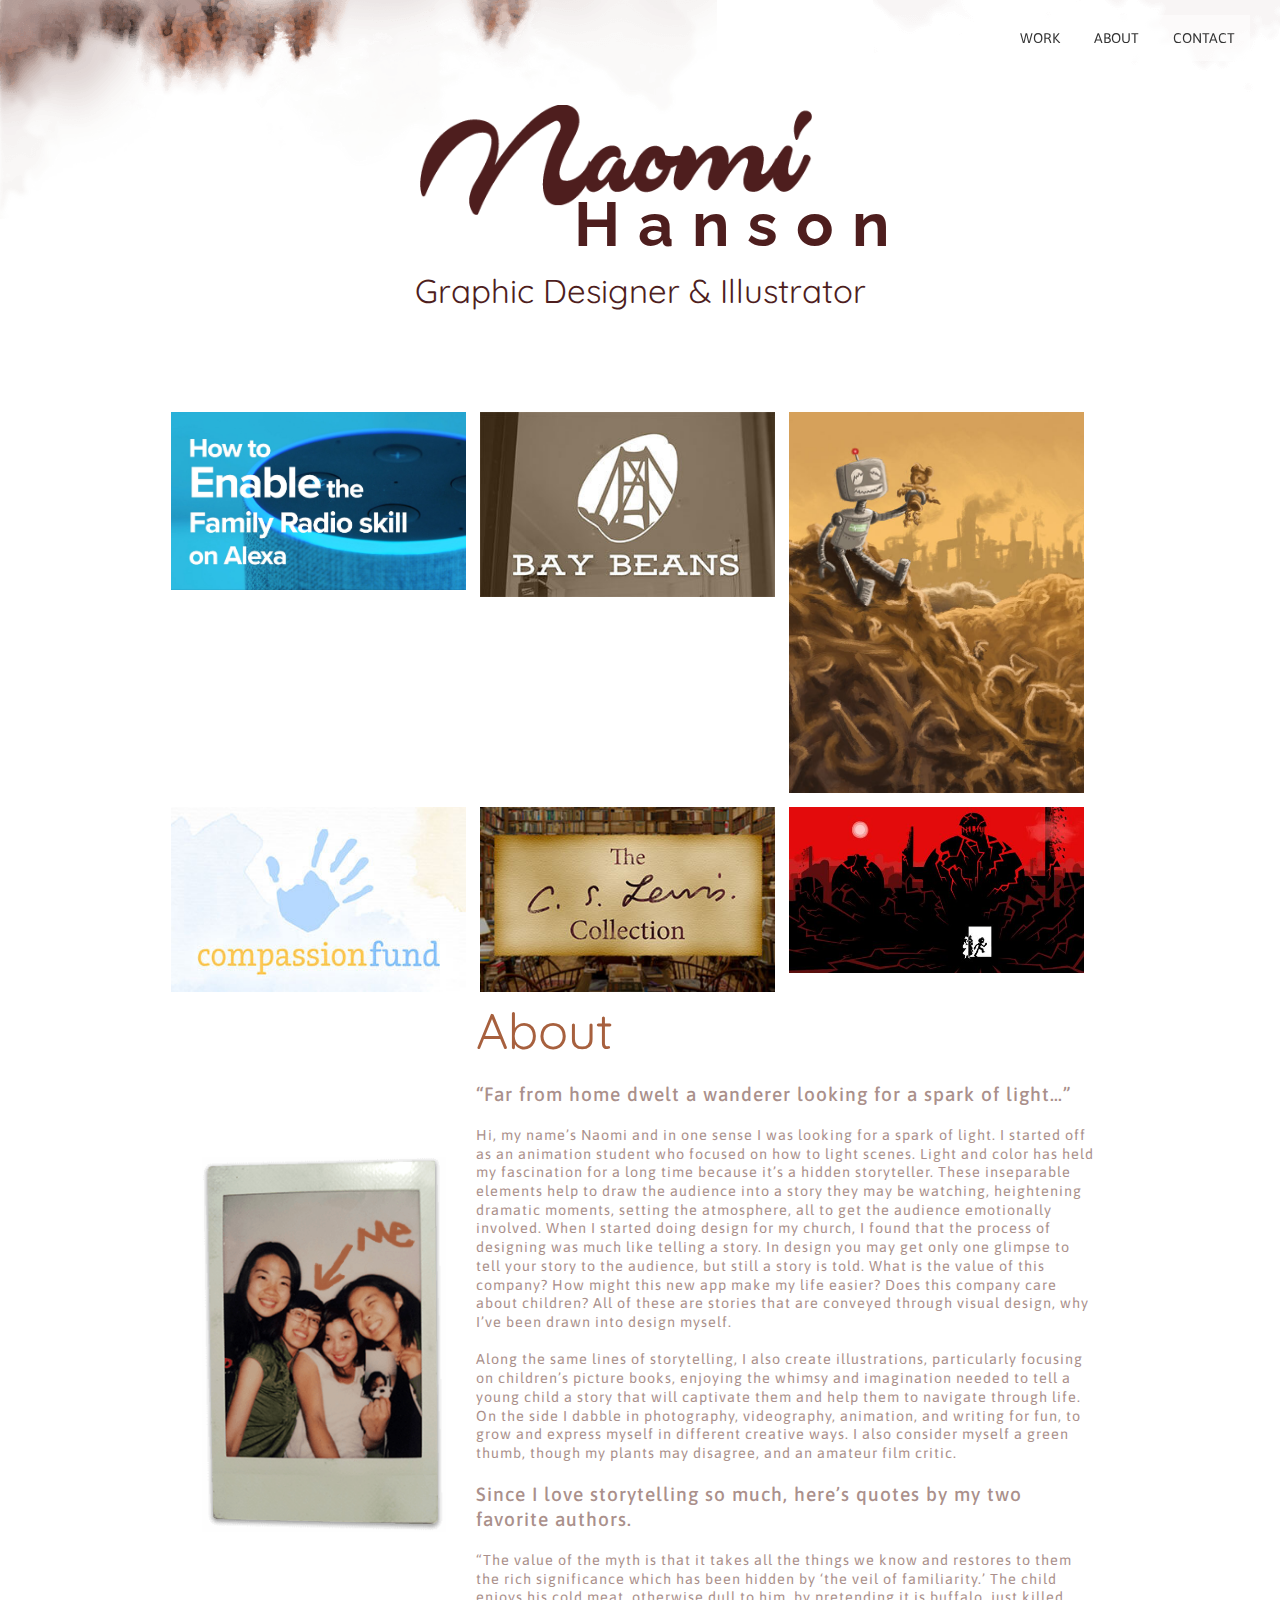
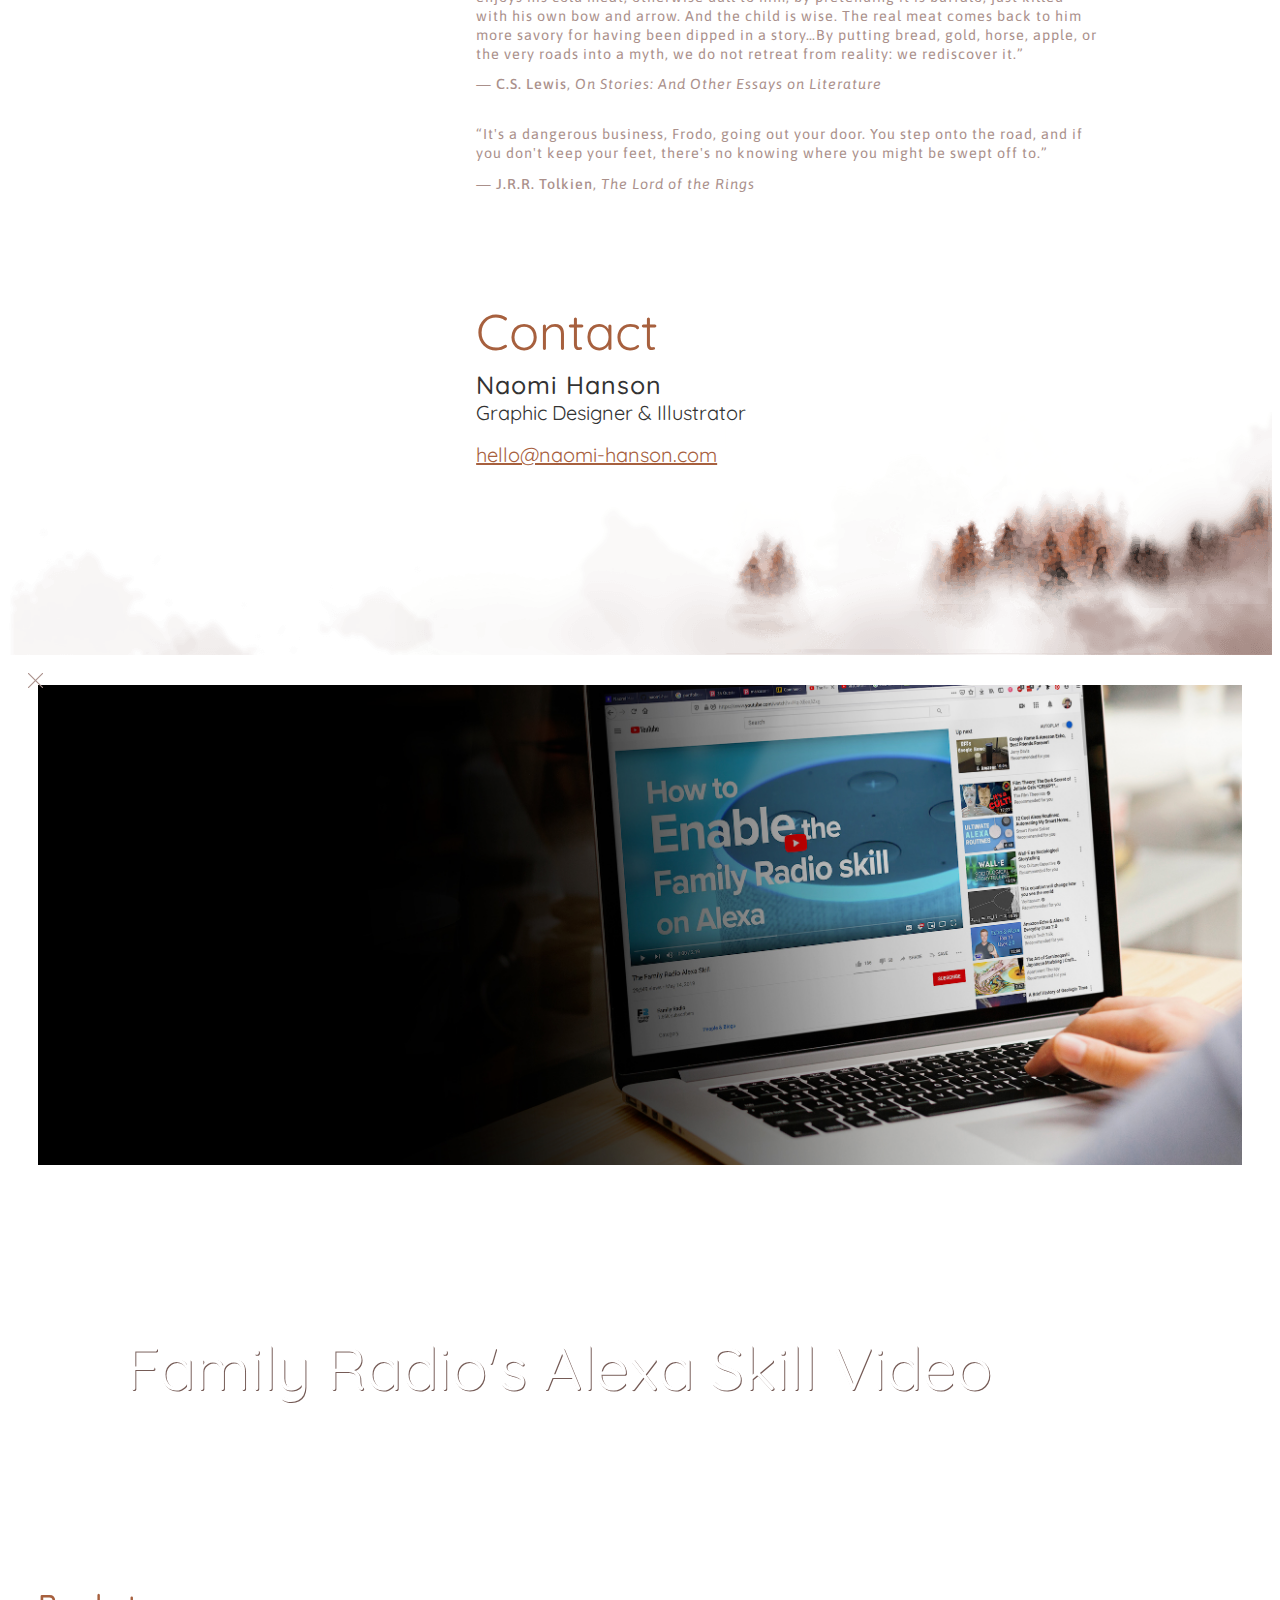
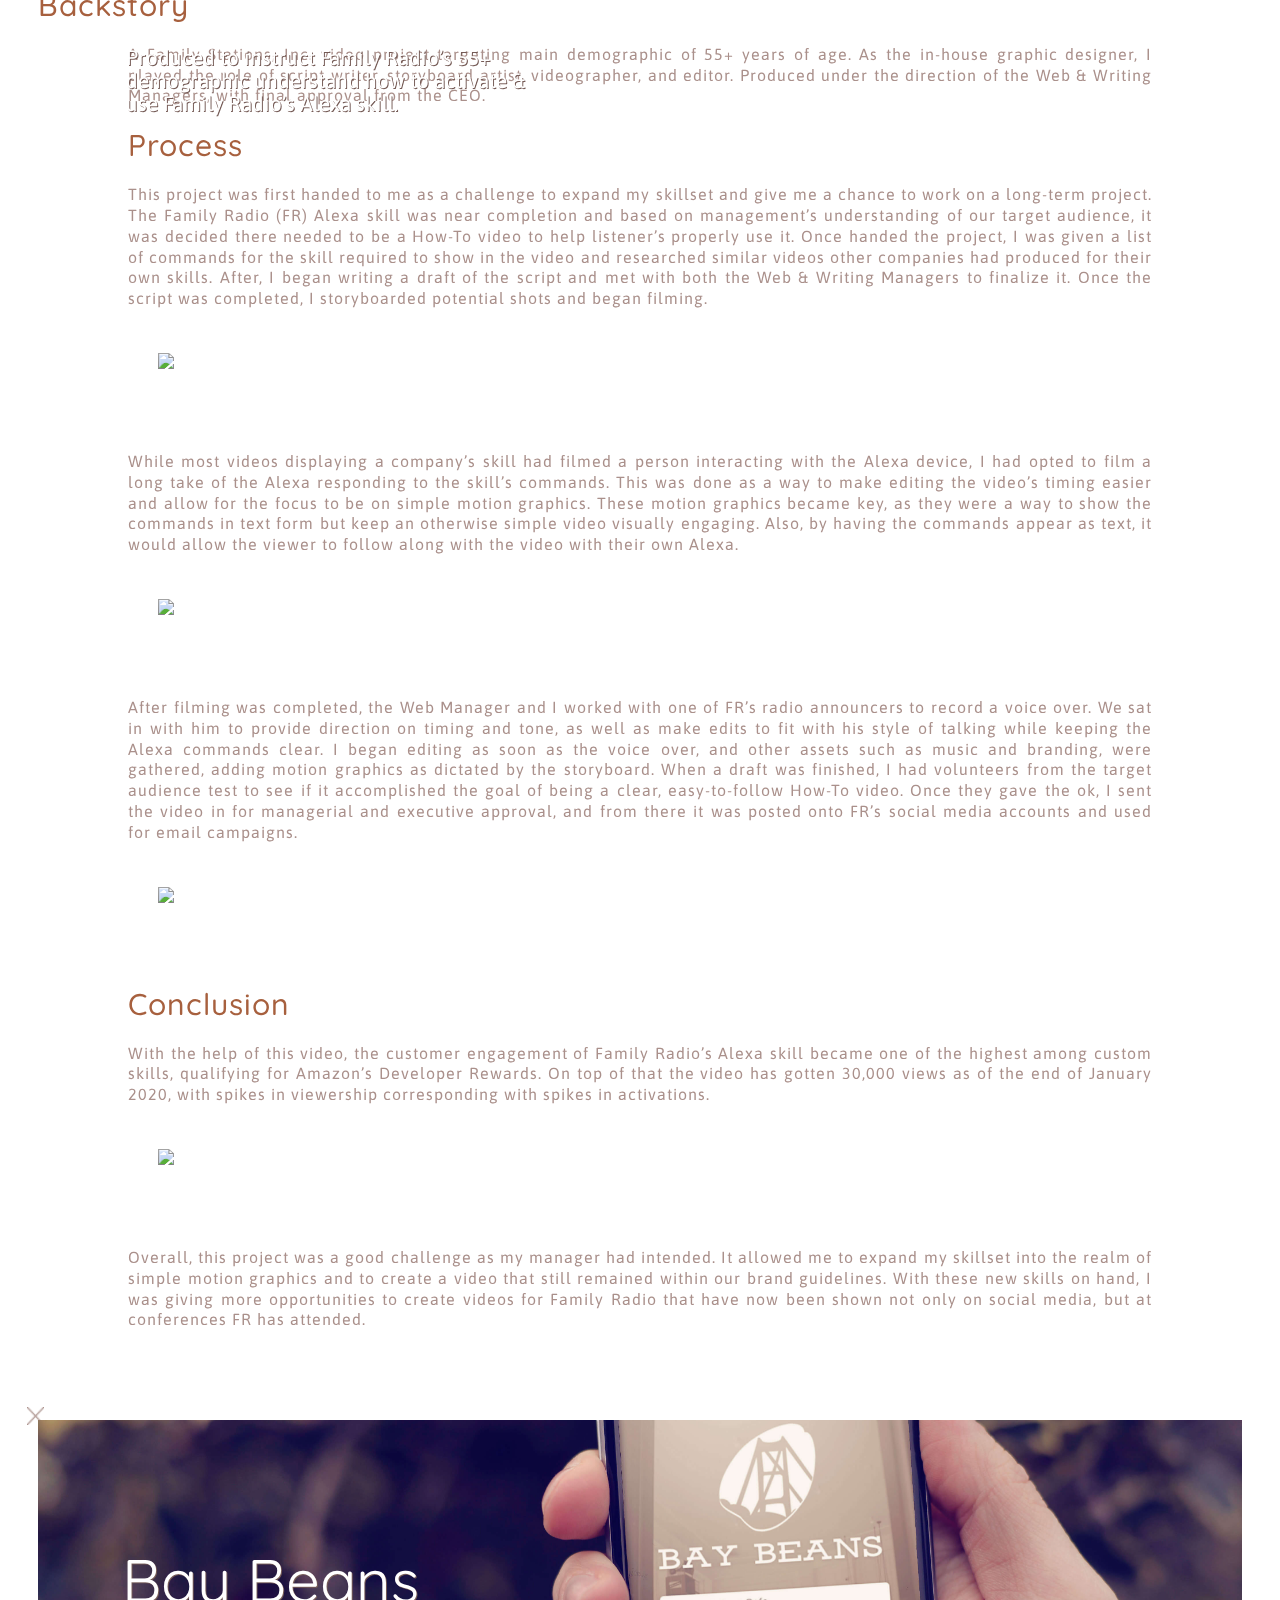
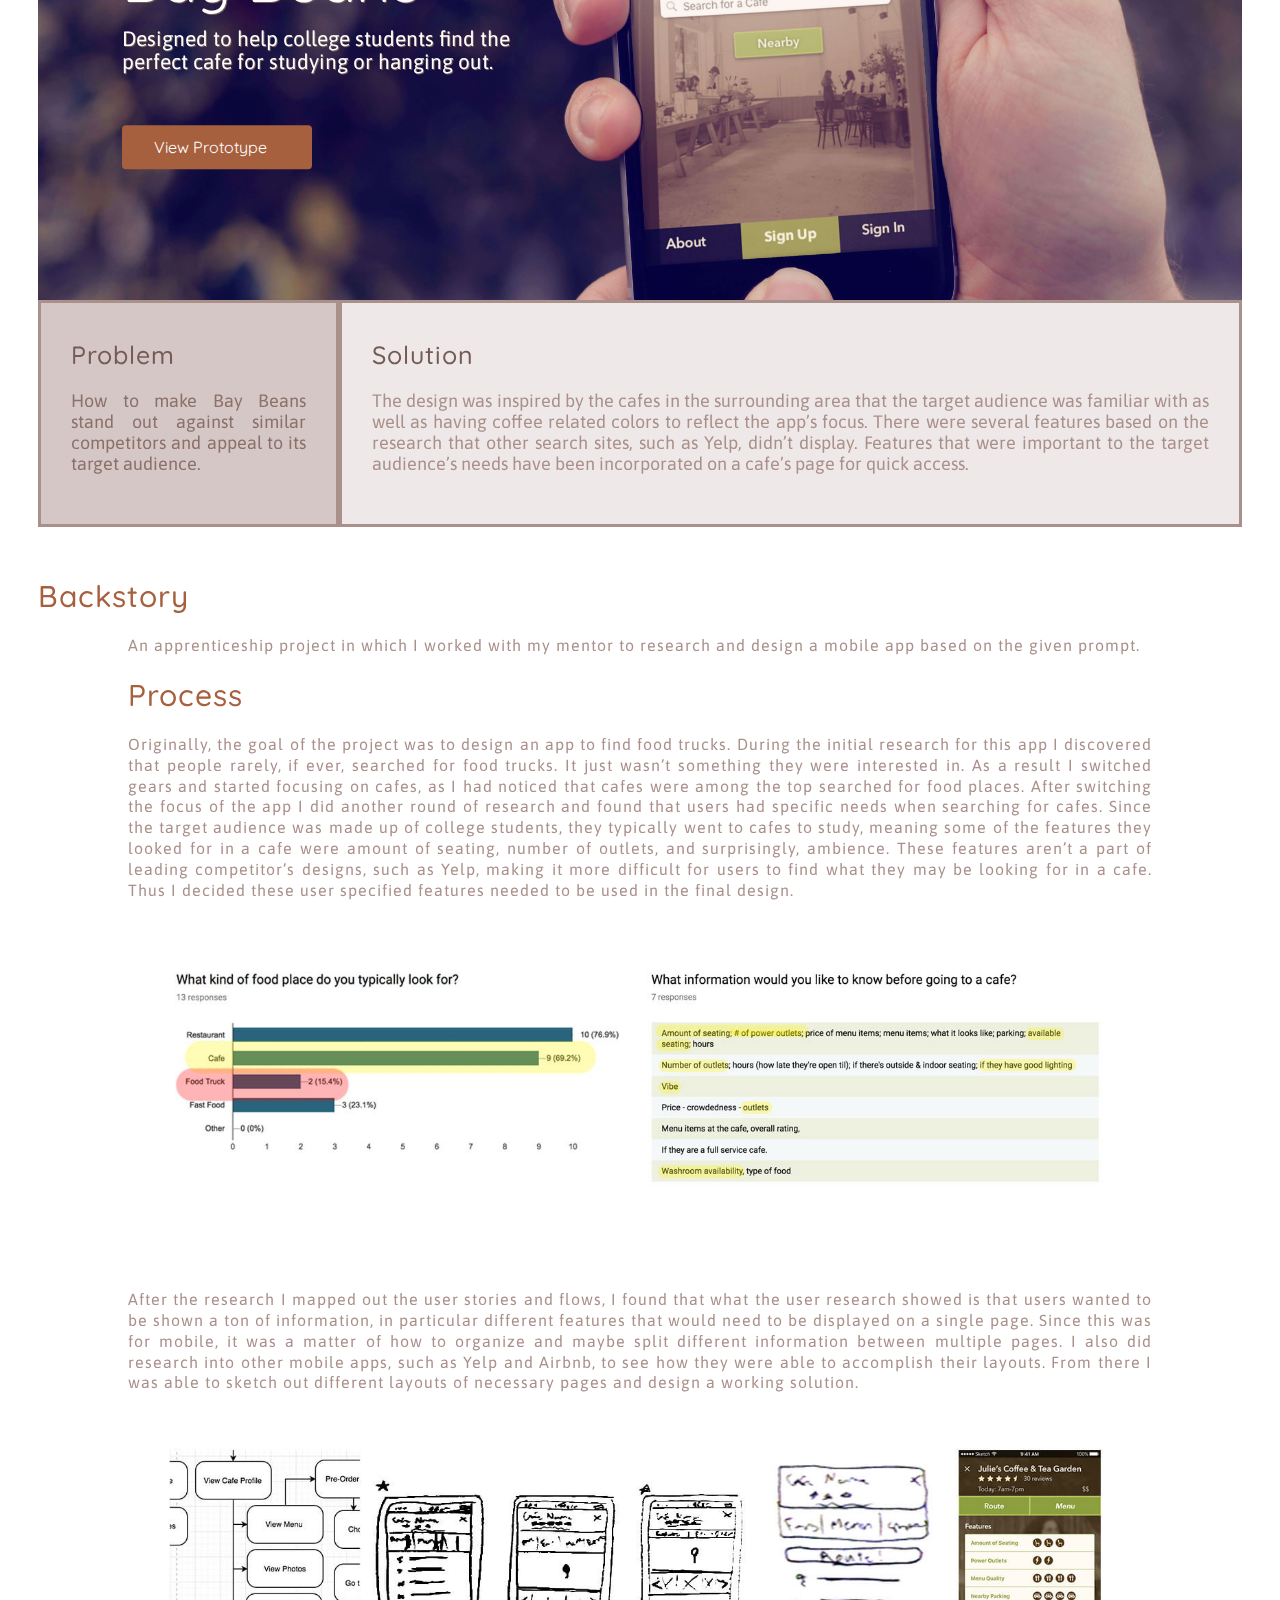
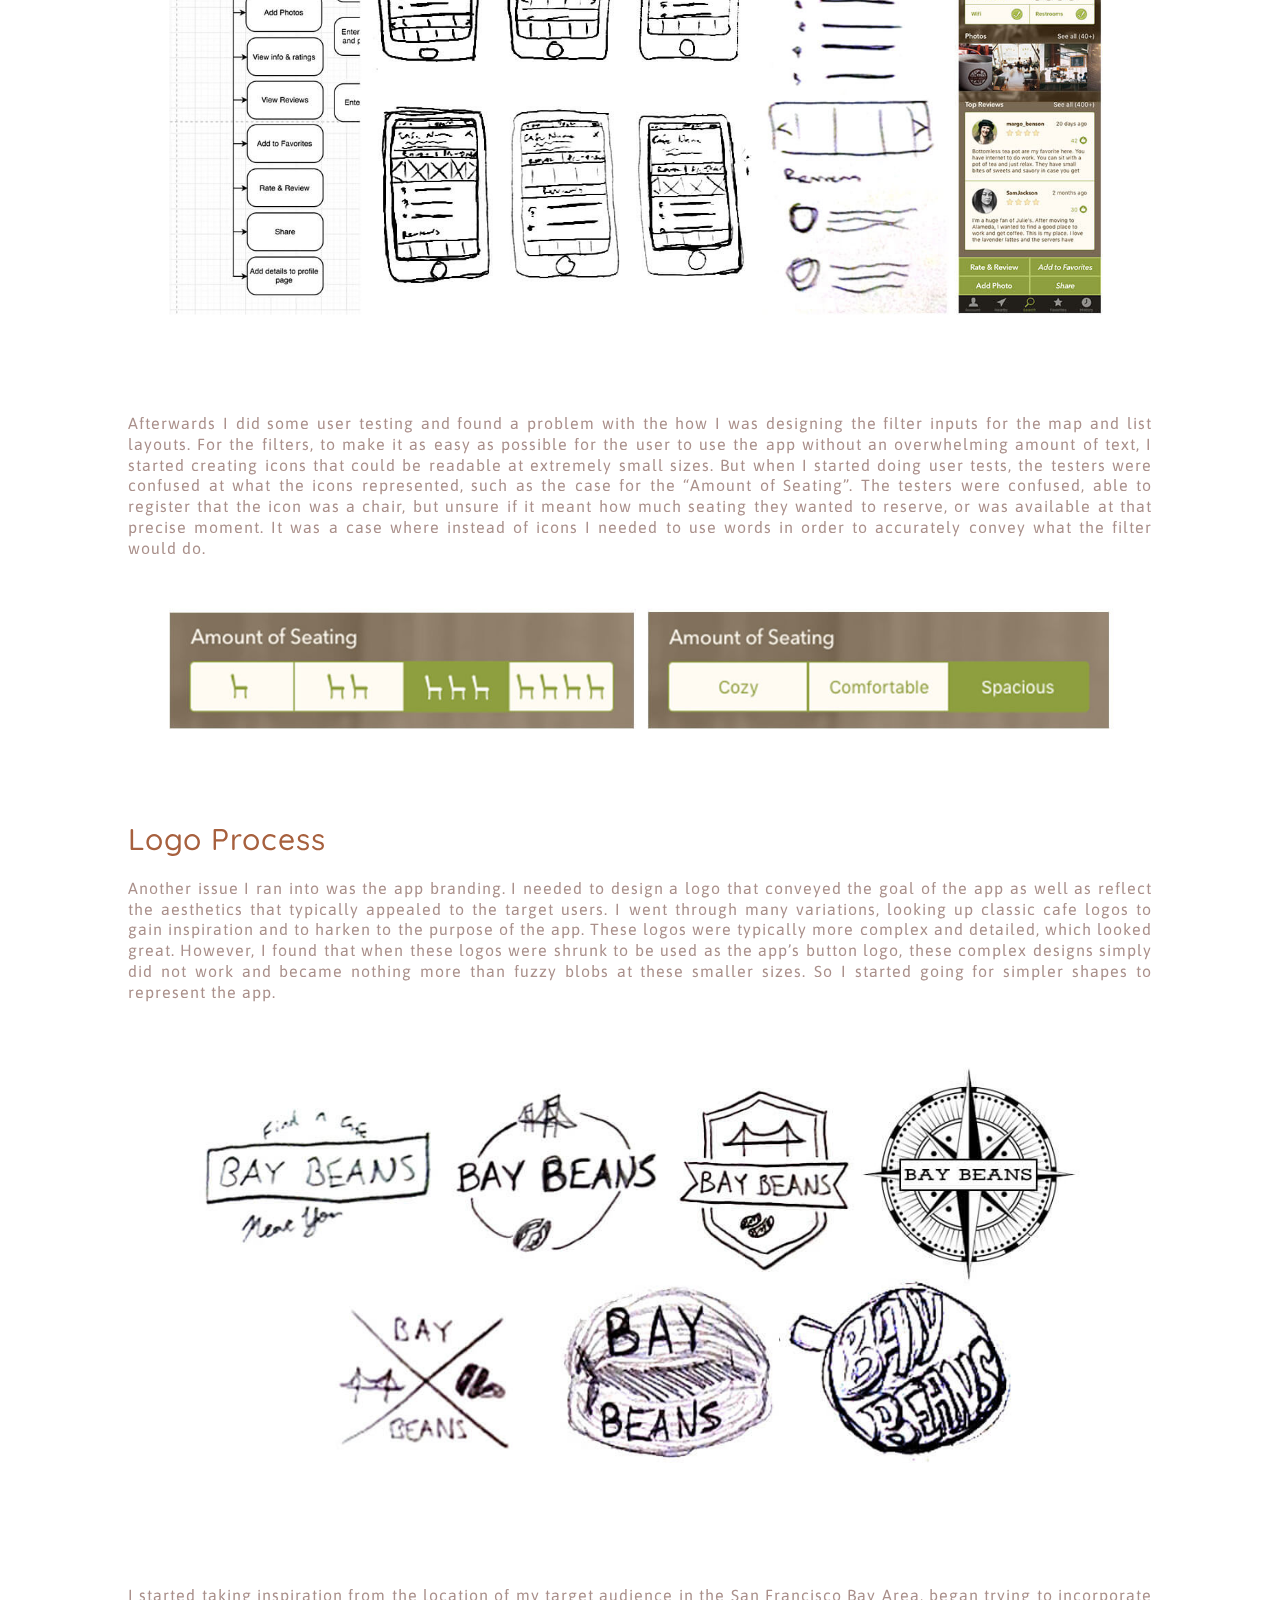
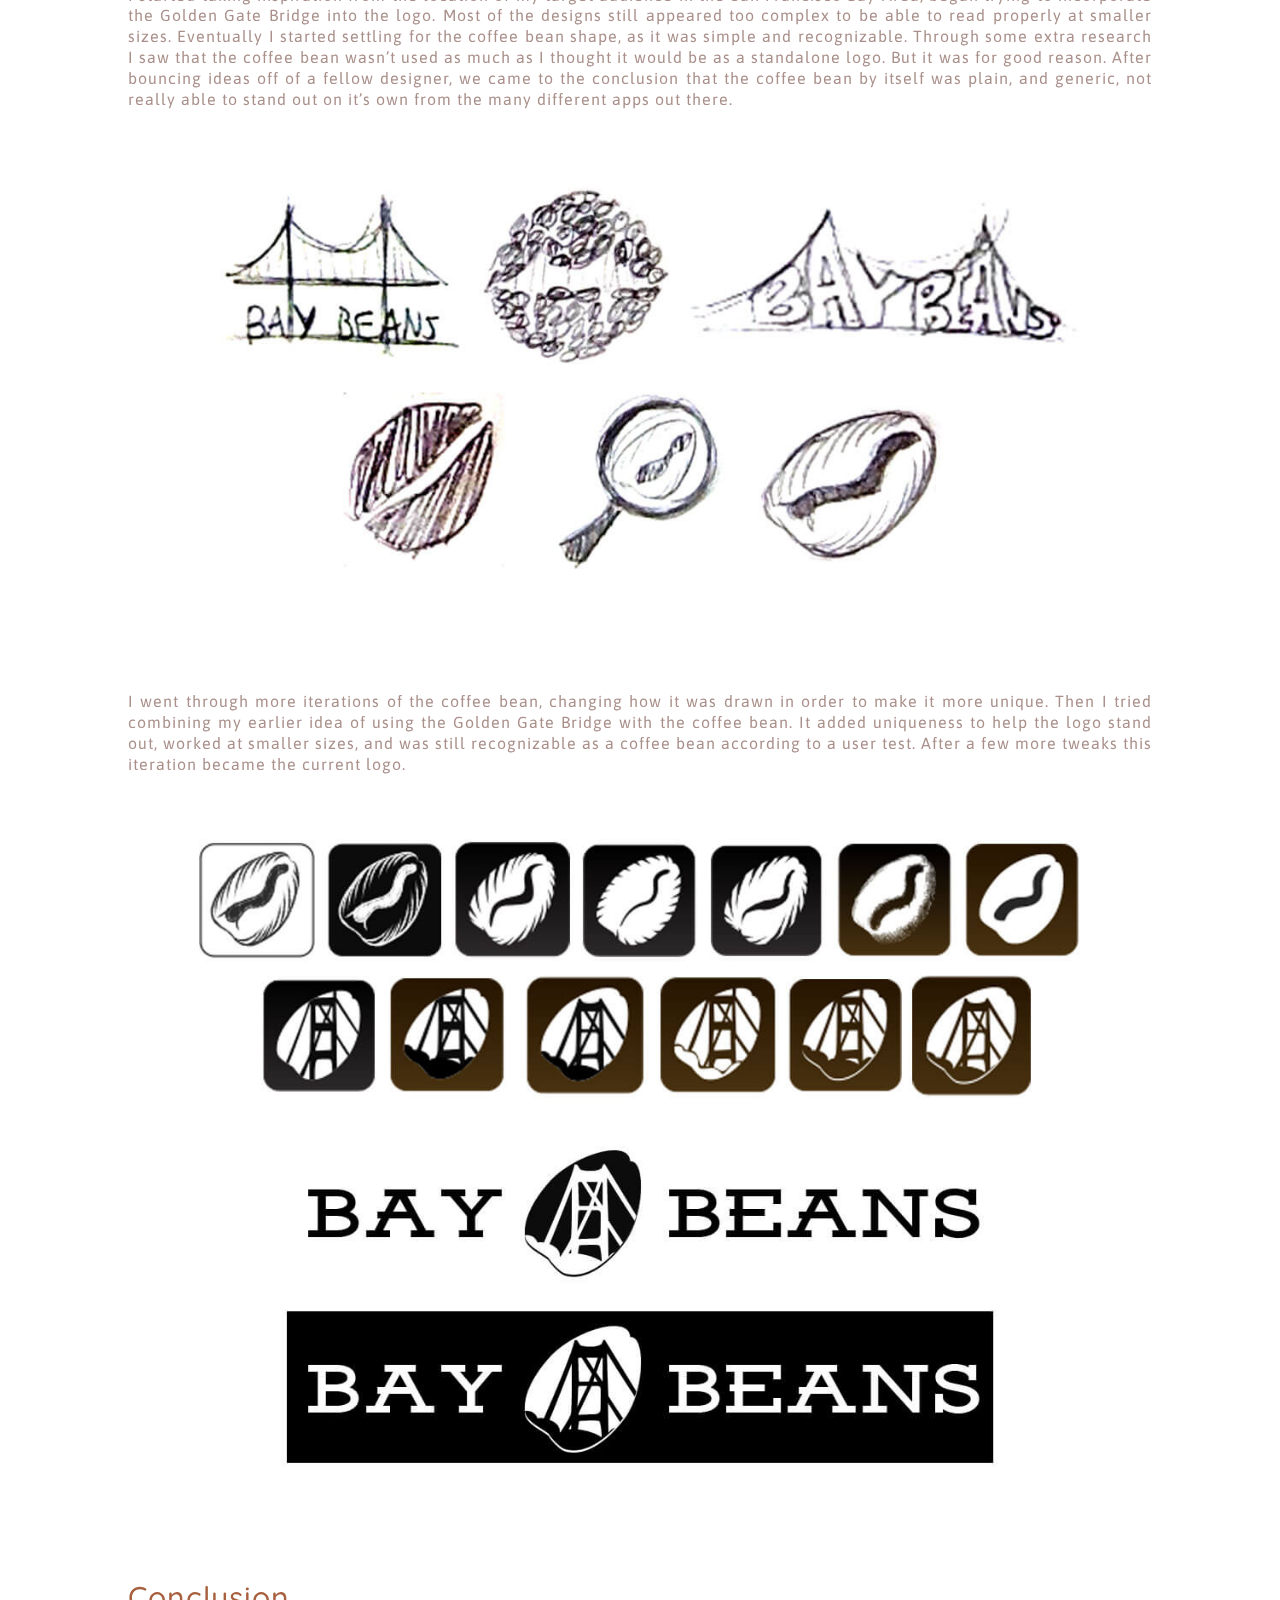
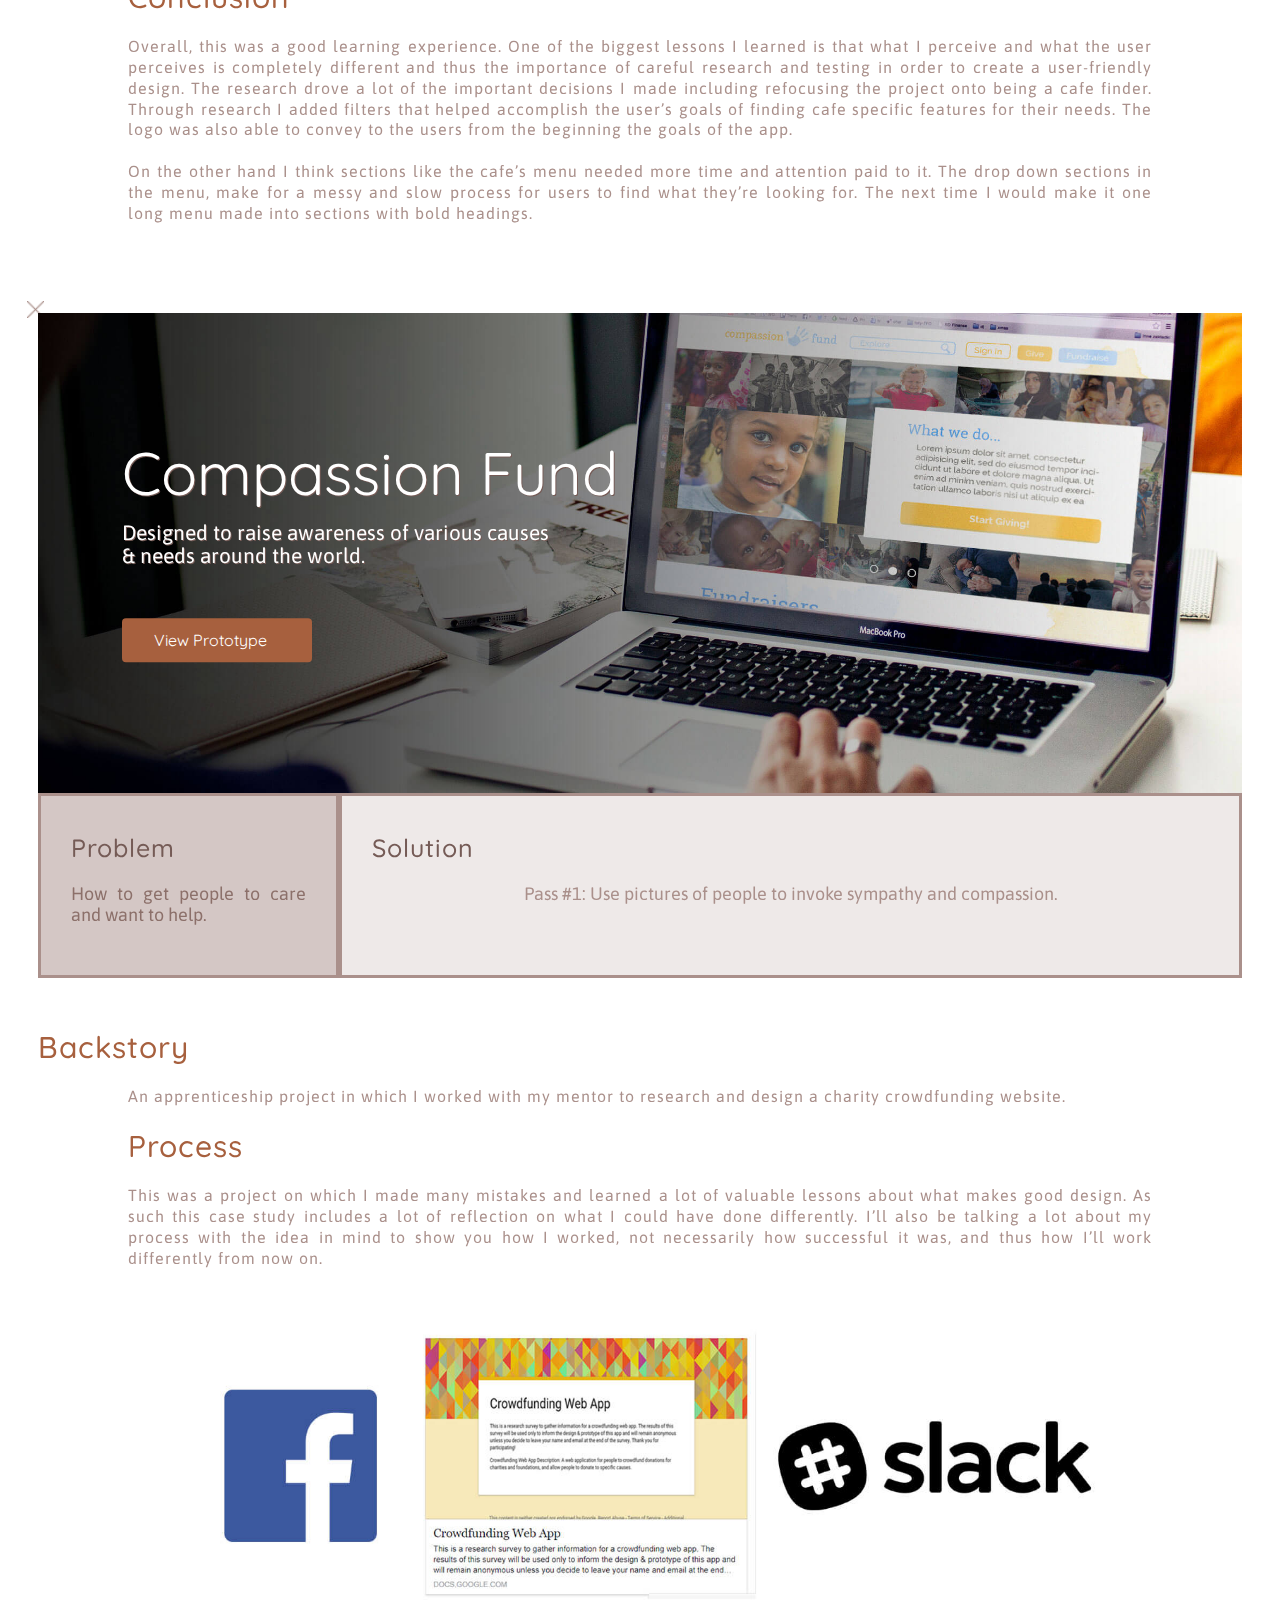
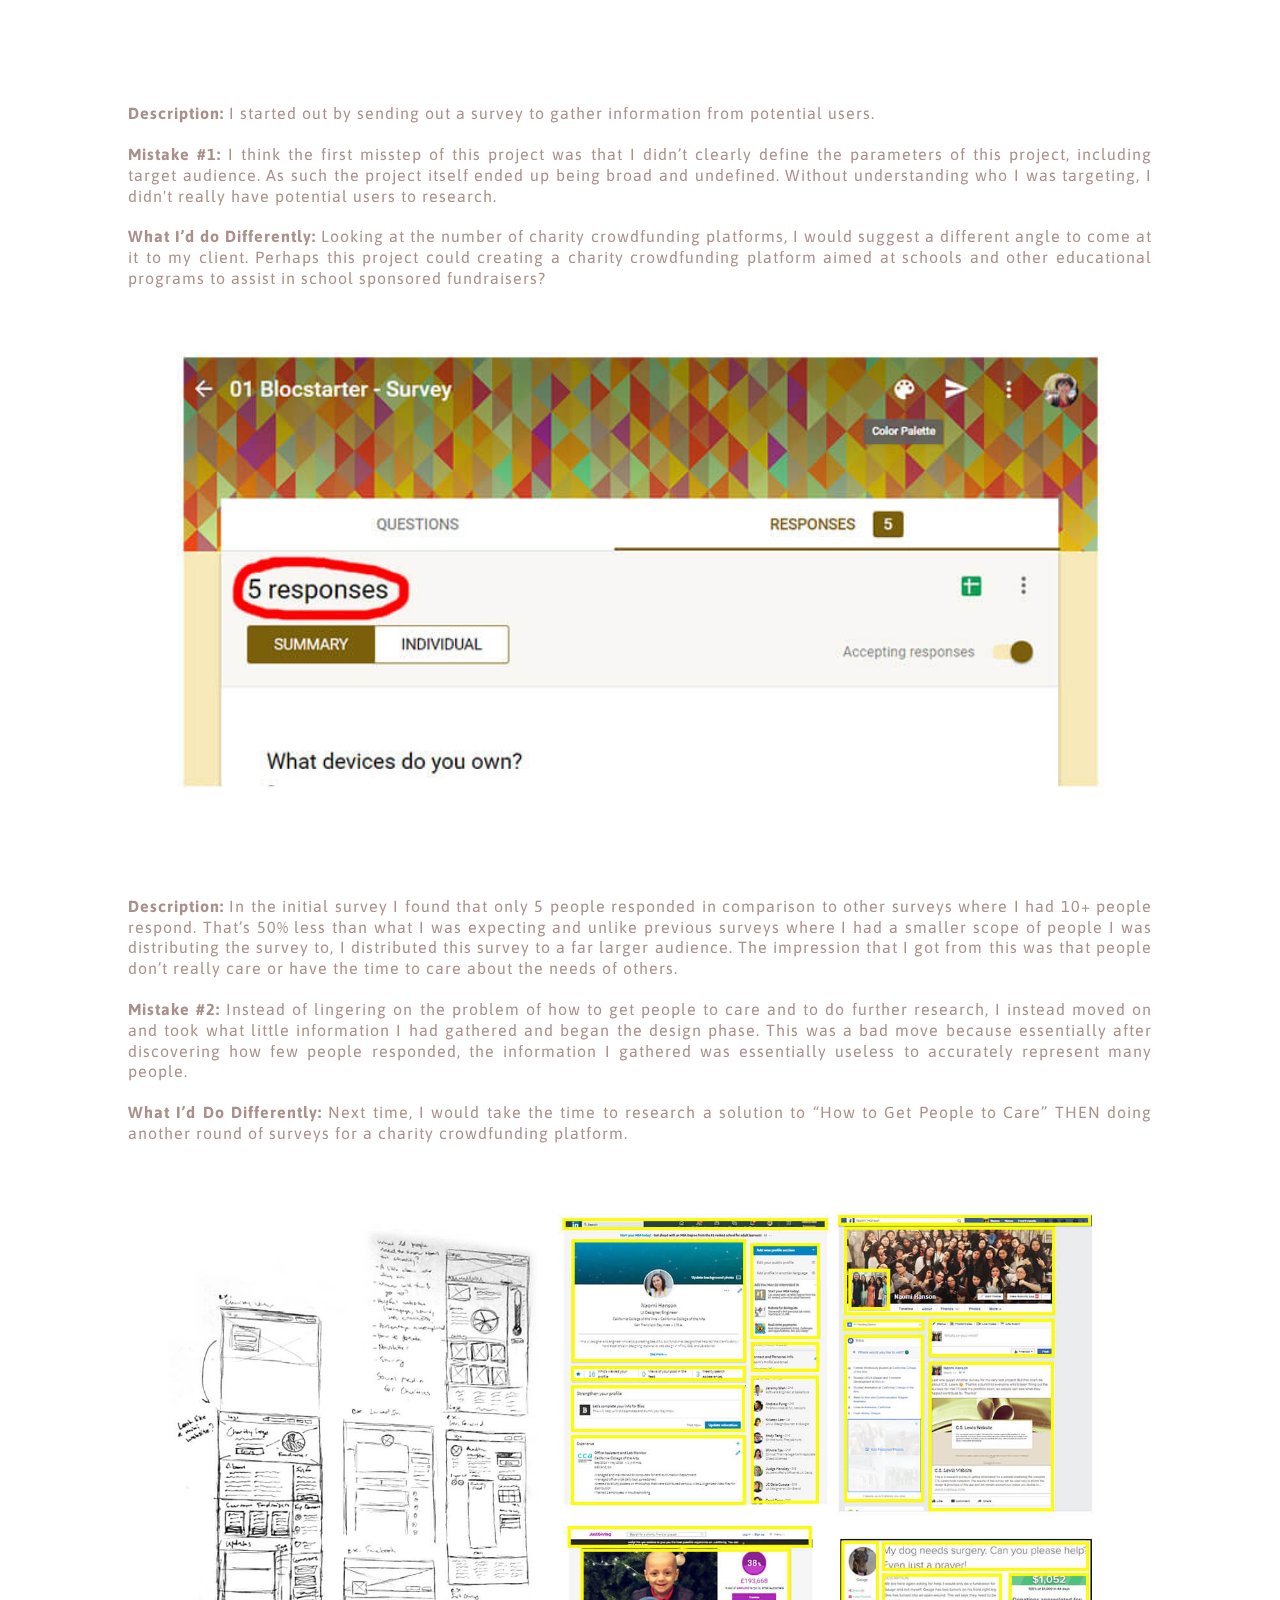
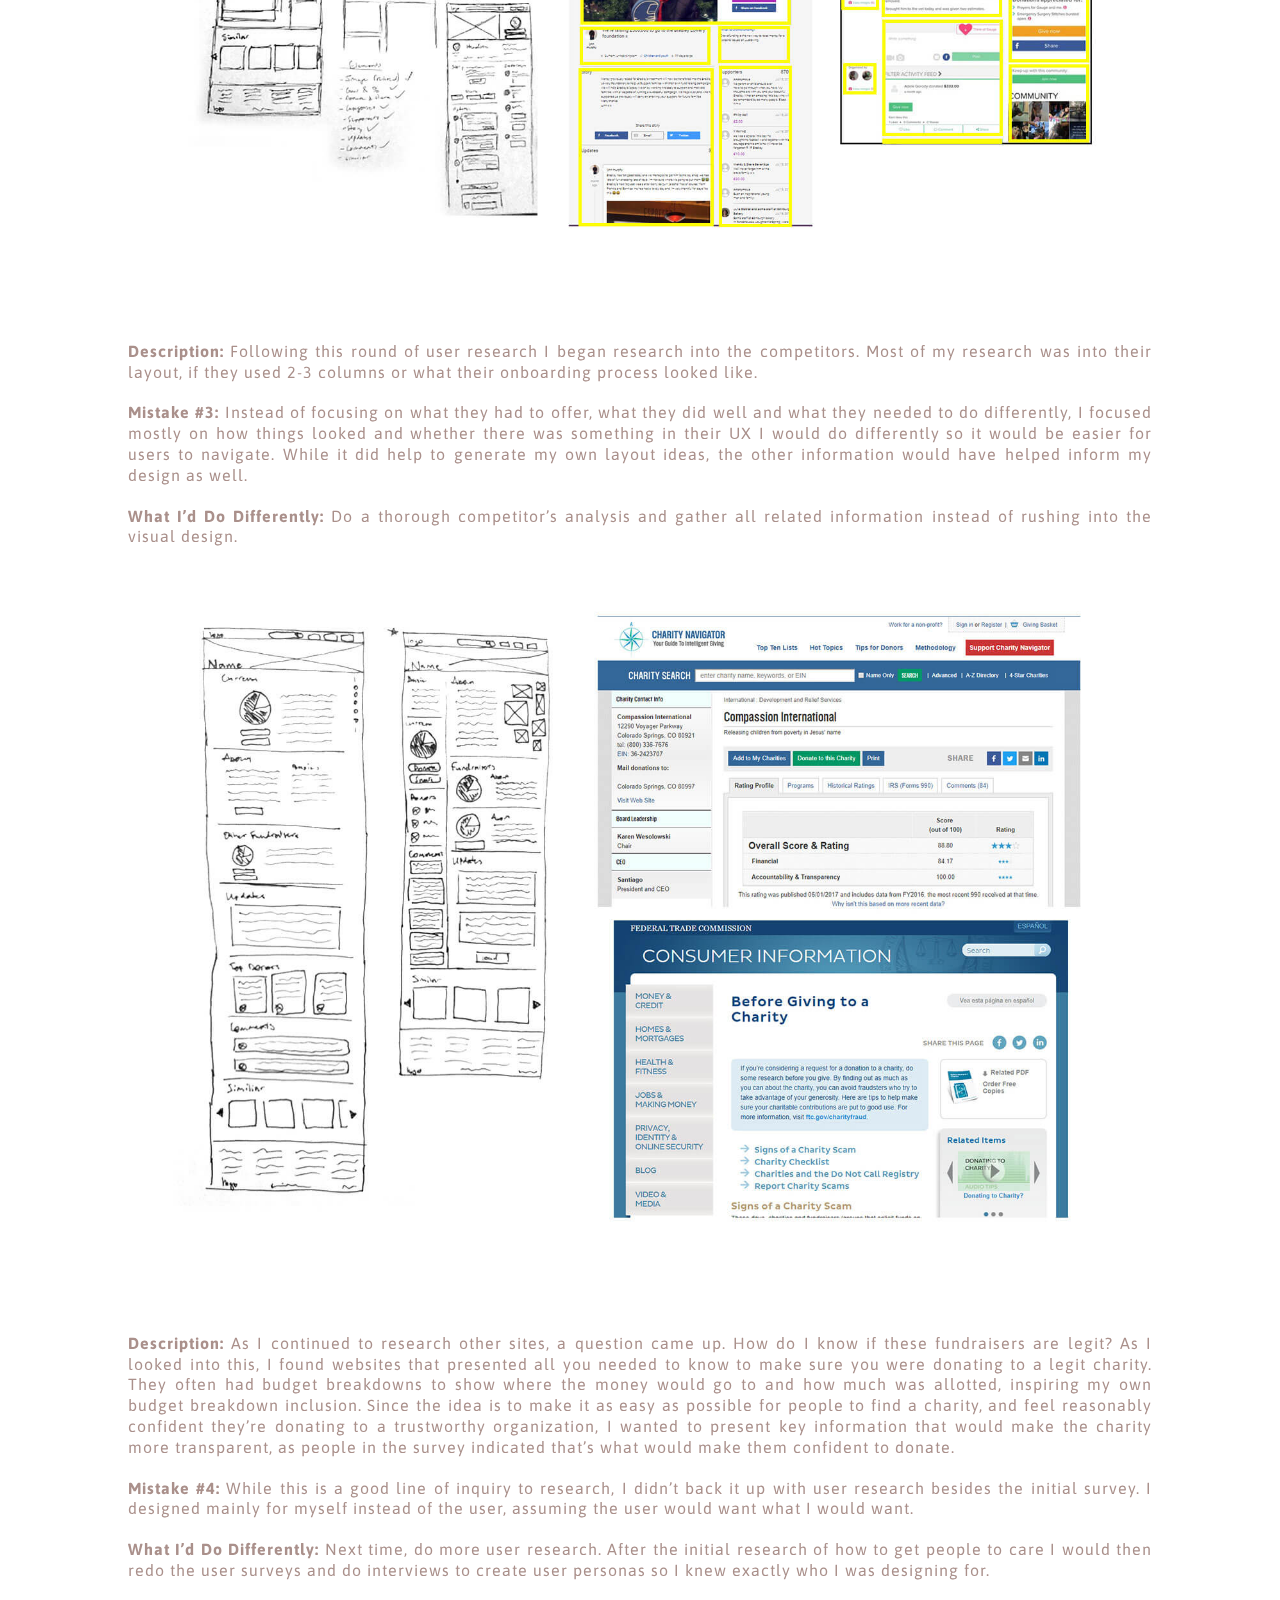
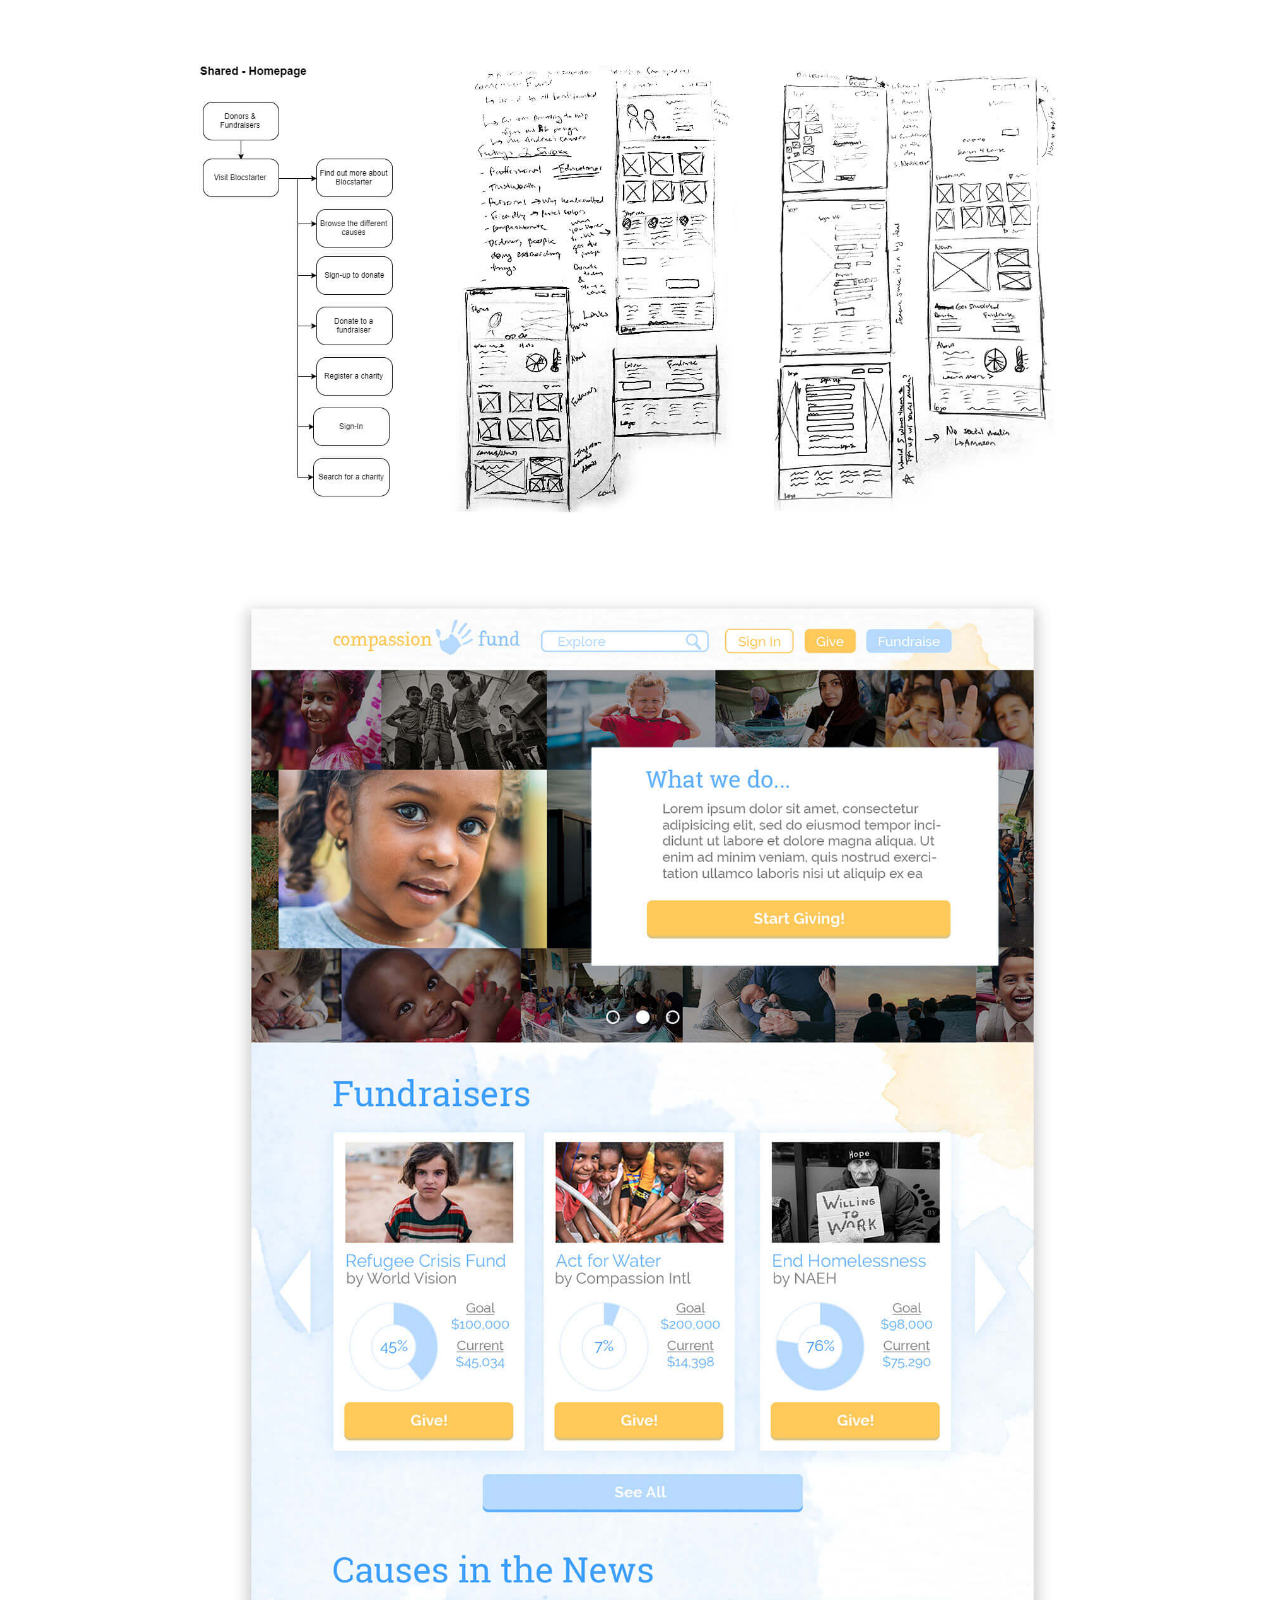
==== index.html @ 63d3d71a "Merge pull request #3 from naomi-hanson/update_02-19" ====
<!DOCTYPE html>
<html lang="en-us" class="no-js">
  <head>
    <meta http-equiv="X-UA-Compatible" content="IE=Edge">
    <meta name="viewport" content="width=device-width, initial-scale=1">
    <meta charset="utf-8">
    <meta property="og:title" content="Naomi Hanson | Portfolio"/>
    <meta property="og:image" content="https://66.media.tumblr.com/b33e09793f848a78b26d9b5b37675975/tumblr_owrajbZGH41tq0zybo1_1280.jpg>
    <meta property="og:description" content="  " />
    <meta property="og:url" content="http://naomi-hanson.com/"/>
    <title>Naomi Hanson | Portfolio</title>

    <!-- Google Fonts -->
    <link href="https://fonts.googleapis.com/css?family=Asap:400,500|Quicksand:300,400,500|Raleway" rel="stylesheet">

    <!-- CSS -->
    <link rel="stylesheet" type="text/css" href="css/normalize.css">
    <link rel="stylesheet" type="text/css" href="css/component.css">
    <link rel="stylesheet" type="text/css" href="css/remodal.css">
    <link rel="stylesheet" type="text/css" href="css/remodal-default-theme.css">
    <link rel="stylesheet" type="text/css" href="css/main.css">
    <link rel="stylesheet" type="text/css" href="css/header-footer.css">
    <link rel="stylesheet" type="text/css" href="css/content.css">
    <link rel="stylesheet" type="text/css" href="css/about-contact.css">
    <link rel="stylesheet" type="text/css" href="css/overlay.css">
    <link rel="stylesheet" type="text/css" href="css/media-queries.css">

    <script src="js/modernizr.custom.js"></script>

  </head>

  <body>
    <header>
      <div>
        <img class="trees-upperLeft" src="images/misc/trees_upperLeft.png">
        <img class="trees-upperRight" src="images/misc/trees_upperRight.png">
      </div>
      <nav class="container">
        <div class="one-third">
          <ul class="page-navigation">
            <li><a href="#Content">WORK</a></li>
            <li><a href="#About">ABOUT</a></li>
            <li><a href="#Contact">CONTACT</a></li>
          </ul>
        </div>
      </nav>
      <div class="container hero">
        <img src="images/misc/logo.png" class="logo">
        <h1>Hanson</h1>
        <h3>Graphic Designer &amp; Illustrator</h3>
      </div>
    </header>

    <main role="main">
      <div class="remodal-bg">

<!-- CONTENT -->
        <section id="Content" class="content">
          <ul class="grid effect-2" id="grid">
            <li>
              <img src="images/thumbnails/alexaVideo.jpg">
              <a href="#FR-Alexa-Video">
                <div class="description">
                  <div class="square">
                    <span class="group">
                      <p class="center project-kind">Family Radio's <br> Alexa Skill Video</p>
                      <p class="center role"> Storyboarding, Production, Motion Graphics</p>
                    </span>
                  </div>
                </div>
              </a>
            </li>
            <li>
              <img src="images/thumbnails/bayBeans.jpg">
              <a href="#Bay-Beans">
                <div class="description">
                  <div class="square">
                    <span class="group">
                      <p class="center project-kind">iOS Cafe Finding App</p>
                      <p class="center role">UX/UI Design, Branding</p>
                    </span>
                  </div>
                </div>
              </a>
            </li>
            <li>
              <img src="images/thumbnails/littleRobot.jpg">
              <a href="#The-Little-Robot">
                <div class="description">
                  <div class="square">
                    <span class="group">
                      <p class="center project-kind">The Little Robot: <br> Children's Book</p>
                      <p class="center role">Illustrations, Writing</p>
                    </span>
                  </div>
                </div>
              </a>
            </li>
            <li>
              <img src="images/thumbnails/compassionFund.jpg">
              <a href="#Compassion-Fund">
                <div class="description">
                  <div class="square">
                    <span class="group">
                      <p class="center project-kind">Crowdfunding Platform</p>
                      <p class="center role">UX/UI Design, Branding</p>
                    </span>
                  </div>
                </div>
              </a>
            </li>
            <li>
              <img src="images/thumbnails/csLewis.jpg">
              <a href="#Cs-Lewis">
                <div class="description">
                  <div class="square">
                    <span class="group">
                      <p class="center project-kind">Immersive Website</p>
                      <p class="center role">UX/UI Design, Branding, Front-End Development <br><br> Case-Study Coming Soon!</p>
                    </span>
                  </div>
                </div>
              </a>
            </li>
            <li>
              <img src="images/thumbnails/magiciansNephew.jpg">
              <a href="#The-Magicians-Nephew">
                <div class="description">
                  <div class="square">
                    <span class="group">
                      <p class="center project-kind">The Magician's Nephew: <br> Animation Project</p>
                      <p class="center role">Illustrations, Visual Development</p>
                    </span>
                  </div>
                </div>
              </a>
            </li>
          </ul>
        </section>

<!-- ABOUT -->
        <section id="About" class="About">
          <div class="container about-content">
            <div class="one-third">
              <img src="images/misc/portrait.png" class="about-photo">
            </div>
            <div class="two-third">
              <h2>About</h2>
              <p class="about-description about-big">
                “Far from home dwelt a wanderer looking for a spark of light…”
              </p>
              <p class="about-description">
                Hi, my name’s Naomi and in one sense I was looking for a spark of light. I started off as an animation student who focused on how to light scenes. Light and color has held my fascination for a long time because it’s a hidden storyteller. These inseparable elements help to draw the audience into a story they may be watching, heightening dramatic moments, setting the atmosphere, all to get the audience emotionally involved. When I started doing design for my church, I found that the process of designing was much like telling a story. In design you may get only one glimpse to tell your story to the audience, but still a story is told. What is the value of this company? How might this new app make my life easier? Does this company care about children? All of these are stories that are conveyed through visual design, why I’ve been drawn into design myself.
                <br><br>
                Along the same lines of storytelling, I also create illustrations, particularly focusing on children’s picture books, enjoying the whimsy and imagination needed to tell a young child a story that will captivate them and help them to navigate through life. On the side I dabble in photography, videography, animation, and writing for fun, to grow and express myself in different creative ways. I also consider myself a green thumb, though my plants may disagree, and an amateur film critic.
              </p>
              <p class="about-description about-big">
                Since I love storytelling so much, here’s quotes by my two favorite authors.
              </p>
              <p class="about-description">
                “The value of the myth is that it takes all the things we know and restores to them the rich significance which has been hidden by ‘the veil of familiarity.’ The child enjoys his cold meat, otherwise dull to him, by pretending it is buffalo, just killed with his own bow and arrow. And the child is wise. The real meat comes back to him more savory for having been dipped in a story…By putting bread, gold, horse, apple, or the very roads into a myth, we do not retreat from reality: we rediscover it.”
                <br>― <span class="authors">C.S. Lewis</span>, <i>On Stories: And Other Essays on Literature</i>
                <br><br>
                “It's a dangerous business, Frodo, going out your door. You step onto the road, and if you don't keep your feet, there's no knowing where you might be swept off to.”
                <br>― <span class="authors">J.R.R. Tolkien</span>, <i>The Lord of the Rings</i>
              </p>
            </div>
          </div>
        </section>

<!-- CONTACT -->
        <section id="Contact" class="Contact">
          <div class="container">
            <div class="one-third">
            </div>
            <div class="two-third">
              <h2>Contact</h2>
              <h4>Naomi Hanson</h4>
              <h5>Graphic Designer &amp; Illustrator</h5>
              <a href="mailto:hello@naomi-hanson.com"><h6>hello@naomi-hanson.com</h6></a>
            </div>
          </div>
        </section>

<!-- FOOTER -->
        <footer>
          <img class="trees-lowerLeft" src="images/misc/trees_lowerLeft.png">
          <img class="trees-lowerRight" src="images/misc/trees_lowerRight.png">
        </footer>

    	</div>

<!-- OVERLAYS -->
      <div class="remodal-overlay"></div>

<!-- FR ALEXA VIDEO -->
      <div class="remodal" data-remodal-id="FR-Alexa-Video">
        <button data-remodal-action="close" class="remodal-close" aria-label="Close"><img src="images/misc/cross_light.png"></button>
        <header class="AV-hero">
<!--          <iframe width="560" height="315" src="https://www.youtube.com/embed/Hq-XEeq3Zxg" frameborder="0" allow="accelerometer; autoplay; encrypted-media; gyroscope; picture-in-picture" allowfullscreen class="hero-image"></iframe> -->
          <img src="images/alexaVideo/mockUp_alexa.jpg" class="hero-image">
          <h2 class="hero-header">Family Radio's Alexa Skill Video</h2>
          <p class="summary">Produced to instruct Family Radio’s 55+ demographic understand how to activate &amp use Family Radio’s Alexa skill.</p>
        </header>
        <section class="container overlay-content alexa-video">
          <iframe width="560" height="315" src="https://www.youtube.com/embed/Hq-XEeq3Zxg" frameborder="0" allow="accelerometer; autoplay; encrypted-media; gyroscope; picture-in-picture" allowfullscreen></iframe>
        </section>
        <section class="backstory">
          <h4 class="overlay-titles">Backstory</h4>
          <p class="remodal-description">A Family Stations, Inc. video project targeting main demographic of 55+ years of age. As the in-house graphic designer, I played the role of script writer, storyboard artist, videographer, and editor. Produced under the direction of the Web & Writing Managers, with final approval from the CEO.</p>
        </section>
        <section class="process">
          <h4 class="overlay-titles">Process</h4>
          <p class="remodal-description">
            This project was first handed to me as a challenge to expand my skillset and give me a chance to work on a long-term project. The Family Radio (FR) Alexa skill was near completion and based on management’s understanding of our target audience, it was decided there needed to be a How-To video to help listener’s properly use it. Once handed the project, I was given a list of commands for the skill required to show in the video and researched similar videos other companies had produced for their own skills. After, I began writing a draft of the script and met with both the Web &amp Writing Managers to finalize it. Once the script was completed, I storyboarded potential shots and began filming.
          </p>
        </section>
        <section class="container overlay-content">
          <img src="images/alexaVideo/alexa_images_scriptStoryboard.jpg" class="overlay-images">
        </section>
        <section class="process">
          <p class="remodal-description">
            While most videos displaying a company’s skill had filmed a person interacting with the Alexa device, I had opted to film a long take of the Alexa responding to the skill’s commands. This was done as a way to make editing the video’s timing easier and allow for the focus to be on simple motion graphics. These motion graphics became key, as they were a way to show the commands in text form but keep an otherwise simple video visually engaging. Also, by having the commands appear as text, it would allow the viewer to follow along with the video with their own Alexa.
          </p>
        </section>
        <section class="container overlay-content">
          <img src="images/alexaVideo/alexa_images_researchFinalShot.jpg" class="overlay-images">
        </section>
        <section class="process">
          <p class="remodal-description">
            After filming was completed, the Web Manager and I worked with one of FR’s radio announcers to record a voice over. We sat in with him to provide direction on timing and tone, as well as make edits to fit with his style of talking while keeping the Alexa commands clear. I began editing as soon as the voice over, and other assets such as music and branding, were gathered, adding motion graphics as dictated by the storyboard. When a draft was finished, I had volunteers from the target audience test to see if it accomplished the goal of being a clear, easy-to-follow How-To video. Once they gave the ok, I sent the video in for managerial and executive approval, and from there it was posted onto FR’s social media accounts and used for email campaigns.
          </p>
        </section>
        <section class="container overlay-content">
          <img src="images/alexaVideo/alexa_images_emailFacebook.jpg" class="overlay-images">
        </section>
        <section class="process">
          <h4 class="overlay-titles">Conclusion</h4>
          <p class="remodal-description">
            With the help of this video, the customer engagement of Family Radio’s Alexa skill became one of the highest among custom skills, qualifying for Amazon’s Developer Rewards. On top of that the video has gotten 30,000 views as of the end of January 2020, with spikes in viewership corresponding with spikes in activations.
          </p>
        </section>
        <section class="container overlay-content">
          <img src="images/alexaVideo/alexa_images_analytics.jpg" class="overlay-images">
        </section>
        <section class="process">
          <p class="remodal-description">
            Overall, this project was a good challenge as my manager had intended. It allowed me to expand my skillset into the realm of simple motion graphics and to create a video that still remained within our brand guidelines. With these new skills on hand, I was giving more opportunities to create videos for Family Radio that have now been shown not only on social media, but at conferences FR has attended.
          </p>
        </section>
      </div>

<!-- BAY BEANS: CASE STUDY -->
      <div class="remodal" data-remodal-id="Bay-Beans">
        <button data-remodal-action="close" class="remodal-close" aria-label="Close"><img class="x" src="images/misc/cross_light.png"></button>
        <header class="BB-hero">
          <img src="images/bayBeans/mockUp-BB.jpg" class="hero-image">
          <h2 class="hero-header">Bay Beans</h2>
          <p class="summary">Designed to help college students find the perfect cafe for studying or hanging out.</p>
          <li class="btn-outline"><a href="https://invis.io/QVABIRWAD">View Prototype</a></li>
        </header>
        <section class="problem-solution">
          <div class="container">
            <div class="sidebar">
              <h4 style="color: #755b56">Problem</h4>
              <p class="problem-description" style="color: #8c706a">How to make Bay Beans stand out against similar competitors and appeal to its target audience.</p>
            </div>
            <div class="main">
              <h4 style="color: #755b56">Solution</h4>
              <p class="solution-description">The design was inspired by the cafes in the surrounding area that the target audience was familiar with as well as having coffee related colors to reflect the app’s focus. There were several features based on the research that other search sites, such as Yelp, didn’t display. Features that were important to the target audience’s needs have been incorporated on a cafe’s page for quick access.</p>
            </div>
          </div>
        </section>
        <section class="backstory">
          <h4 class="overlay-titles">Backstory</h4>
          <p class="remodal-description">
            An apprenticeship project in which I worked with my mentor to research and design a mobile app based on the given prompt.
          </p>
        </section>
        <section class="process">
          <h4 class="overlay-titles">Process</h4>
          <p class="remodal-description">
            Originally, the goal of the project was to design an app to find food trucks. During the initial research for this app I discovered that people rarely, if ever, searched for food trucks. It just wasn’t something they were interested in. As a result I switched gears and started focusing on cafes, as I had noticed that cafes were among the top searched for food places. After switching the focus of the app I did another round of research and found that users had specific needs when searching for cafes. Since the target audience was made up of college students, they typically went to cafes to study, meaning some of the features they looked for in a cafe were amount of seating, number of outlets, and surprisingly, ambience. These features aren’t a part of leading competitor’s designs, such as Yelp, making it more difficult for users to find what they may be looking for in a cafe. Thus I decided these user specified features needed to be used in the final design.
          </p>
        </section>
        <section class="container overlay-content">
          <img src="images/bayBeans/research_surveys.jpg" class="overlay-images">
        </section>
        <section class="process">
          <p class="remodal-description">
            After the research I mapped out the user stories and flows, I found that what the user research showed is that users wanted to be shown a ton of information, in particular different features that would need to be displayed on a single page. Since this was for mobile, it was a matter of how to organize and maybe split different information between multiple pages. I also did research into other mobile apps, such as Yelp and Airbnb, to see how they were able to accomplish their layouts. From there I was able to sketch out different layouts of necessary pages and design a working solution.
          </p>
        </section>
        <section class="container overlay-content">
          <img src="images/bayBeans/tonOfinfo.jpg" class="overlay-images">
        </section>
        <section class="process">
          <p class="remodal-description">
            Afterwards I did some user testing and found a problem with the how I was designing the filter inputs for the map and list layouts. For the filters, to make it as easy as possible for the user to use the app without an overwhelming amount of text, I started creating icons that could be readable at extremely small sizes. But when I started doing user tests, the testers were confused at what the icons represented, such as the case for the “Amount of Seating”. The testers were confused, able to register that the icon was a chair, but unsure if it meant how much seating they wanted to reserve, or was available at that precise moment. It was a case where instead of icons I needed to use words in order to accurately convey what the filter would do.
          </p>
        </section>
        <section class="container overlay-content">
          <img src="images/bayBeans/seating.jpg" class="overlay-images">
        </section>
        <section class="process">
          <h4 class="overlay-titles">Logo Process</h4>
          <p class="remodal-description">
            Another issue I ran into was the app branding. I needed to design a logo that conveyed the goal of the app as well as reflect the aesthetics that typically appealed to the target users. I went through many variations, looking up classic cafe logos to gain inspiration and to harken to the purpose of the app. These logos were typically more complex and detailed, which looked great. However, I found that when these logos were shrunk to be used as the app’s button logo, these complex designs simply did not work and became nothing more than fuzzy blobs at these smaller sizes. So I started going for simpler shapes to represent the app.
          </p>
        </section>
        <section class="container overlay-content">
          <img src="images/bayBeans/logo_01.jpg" class="overlay-images">
        </section>
        <section class="process">
          <p class="remodal-description">
            I started taking inspiration from the location of my target audience in the San Francisco Bay Area, began trying to incorporate the Golden Gate Bridge into the logo. Most of the designs still appeared too complex to be able to read properly at smaller sizes. Eventually I started settling for the coffee bean shape, as it was simple and recognizable. Through some extra research I saw that the coffee bean wasn’t used as much as I thought it would be as a standalone logo. But it was for good reason. After bouncing ideas off of a fellow designer, we came to the conclusion that the coffee bean by itself was plain, and generic, not really able to stand out on it’s own from the many different apps out there.
          </p>
        </section>
        <section class="container overlay-content">
          <img src="images/bayBeans/logo_02.jpg" class="overlay-images">
        </section>
        <section class="process">
          <p class="remodal-description">
            I went through more iterations of the coffee bean, changing how it was drawn in order to make it more unique. Then I tried combining my earlier idea of using the Golden Gate Bridge with the coffee bean. It added uniqueness to help the logo stand out, worked at smaller sizes, and was still recognizable as a coffee bean according to a user test. After a few more tweaks this iteration became the current logo.
          </p>
        </section>
        <section class="container overlay-content">
          <img src="images/bayBeans/ogo_03.jpg" class="overlay-images">
        </section>
        <section class="process">
          <h4 class="overlay-titles">Conclusion</h4>
          <p class="remodal-description">
            Overall, this was a good learning experience. One of the biggest lessons I learned is that what I perceive and what the user perceives is completely different and thus the importance of careful research and testing in   order to create a user-friendly design. The research drove a lot of the important decisions I made including refocusing the project onto being a cafe finder. Through research I added filters that helped accomplish the user’s goals of finding cafe specific features for their needs. The logo was also able to convey to the users from the beginning the goals of the app.
            <br><br>
            On the other hand I think sections like the cafe’s menu needed more time and attention paid to it. The drop down sections in the menu, make for a messy and slow process for users to find what they’re looking for. The next time I would make it one long menu made into sections with bold headings.
          </p>
        </section>
      </div>

<!-- COMPASSION FUND: CASE STUDY -->
      <div class="remodal" data-remodal-id="Compassion-Fund">
        <button data-remodal-action="close" class="remodal-close" aria-label="Close"><img class="x" src="images/misc/cross_light.png"></button>
        <header class="CF-hero">
          <img src="images/compassionFund/mockUp-CF.jpg" class="hero-image">
          <h2 class="hero-header">Compassion Fund</h2>
          <p class="summary">Designed to raise awareness of various causes &amp; needs around the world.</p>
          <li class="btn-outline"><a href="https://invis.io/ATAR80SGU">View Prototype</a></li>
        </header>
        <section class="problem-solution">
          <div class="container">
            <div class="sidebar">
              <h4 style="color: #755b56">Problem</h4>
              <p class="problem-description" style="color: #8c706a">How to get people to care and want to help.</p>
            </div>
            <div class="main">
              <h4 style="color: #755b56">Solution</h4>
              <p class="solution-description" style="text-align:center">Pass #1: Use pictures of people to invoke sympathy and compassion.</p>
            </div>
          </div>
        </section>
        <section class="backstory">
          <h4 class="overlay-titles">Backstory</h4>
          <p class="remodal-description">
            An apprenticeship project in which I worked with my mentor to research and design a charity crowdfunding website.
          </p>
        </section>
        <section class="process">
          <h4 class="overlay-titles">Process</h4>
          <p class="remodal-description">
            This was a project on which I made many mistakes and learned a lot of valuable lessons about what makes good design. As such this case study includes a lot of reflection on what I could have done differently.  I’ll also be talking a lot about my process with the idea in mind to show you how I worked, not necessarily how successful it was, and thus how I’ll work differently from now on.
          </p>
        </section>
        <section class="container overlay-content">
          <img src="images/compassionFund/cf_01_survey.jpg" class="overlay-images">
        </section>
        <section class="process">
          <p class="remodal-description">
            <strong>Description:</strong> I started out by sending out a survey to gather information from potential users.
          </p>
          <p class="remodal-description">
            <strong>Mistake #1:</strong> I think the first misstep of this project was that I didn’t clearly define the parameters of this project, including target audience. As such the project itself ended up being broad and undefined. Without understanding who I was targeting, I didn't really have potential users to research.
          </p>
          <p class="remodal-description">
            <strong>What I’d do Differently:</strong> Looking at the number of charity crowdfunding platforms, I would suggest a different angle to come at it to my client. Perhaps this project could creating a charity crowdfunding platform aimed at schools and other educational programs to assist in school sponsored fundraisers?
          </p>
        </section>
        <section class="container overlay-content">
          <img src="images/compassionFund/cf_02_responses.jpg" class="overlay-images">
        </section>
        <section class="process">
          <p class="remodal-description">
            <strong>Description:</strong> In the initial survey I found that only 5 people responded in comparison to other surveys where I had 10+ people respond. That’s 50% less than what I was expecting and unlike previous surveys where I had a smaller scope of people I was distributing the survey to, I distributed this survey to a far larger audience. The impression that I got from this was that people don’t really care or have the time to care about the needs of others.
          </p>
          <p class="remodal-description">
            <strong>Mistake #2:</strong> Instead of lingering on the problem of how to get people to care and to do further research, I instead moved on and took what little information I had gathered and began the design phase. This was a bad move because essentially after discovering how few people responded, the information I gathered was essentially useless to accurately represent many people.
          </p>
          <p class="remodal-description">
            <strong>What I’d Do Differently:</strong> Next time, I would take the time to research a solution to “How to Get People to Care” THEN doing another round of surveys for a charity crowdfunding platform.
          </p>
        </section>
        <section class="container overlay-content">
          <img src="images/compassionFund/cf_03_competitors.jpg" class="overlay-images">
        </section>
        <section class="process">
          <p class="remodal-description">
            <strong>Description:</strong> Following this round of user research I began research into the competitors. Most of my research was into their layout, if they used 2-3 columns or what their onboarding process looked like.
          </p>
          <p class="remodal-description">
            <strong>Mistake #3:</strong> Instead of focusing on what they had to offer, what they did well and what they needed to do differently, I focused mostly on how things looked and whether there was something in their UX I would do differently so it would be easier for users to navigate. While it did help to generate my own layout ideas, the other information would have helped inform my design as well.
          </p>
          <p class="remodal-description">
            <strong>What I’d Do Differently:</strong> Do a thorough competitor’s analysis and gather all related information instead of rushing into the visual design.
          </p>
        </section>
        <section class="container overlay-content">
          <img src="images/compassionFund/cf_04_legit.jpg" class="overlay-images">
        </section>
        <section class="process">
          <p class="remodal-description">
            <strong>Description:</strong> As I continued to research other sites, a question came up. How do I know if these fundraisers  are legit? As I looked into this, I found websites that presented all you needed to know to make sure you were donating to a legit charity. They often had budget breakdowns to show where the money would go to and how much was allotted, inspiring my own budget breakdown inclusion. Since the idea is to make it as easy as possible for people to find a charity, and feel reasonably confident they’re donating to a trustworthy organization, I wanted to present key information that would make the charity more transparent, as people in the survey indicated that’s what would make them confident to donate.
          </p>
          <p class="remodal-description">
            <strong>Mistake #4:</strong> While this is a good line of inquiry to research, I didn’t back it up with user research besides the initial survey. I designed mainly for myself instead of the user, assuming the user would want what I would want.
          </p>
          <p class="remodal-description">
            <strong>What I’d Do Differently:</strong> Next time, do more user research. After the initial research of how to get people to care I would then redo the user surveys and do interviews to create user personas so I knew exactly who I was designing for.
          </p>
        </section>
        <section class="container overlay-content">
          <img src="images/compassionFund/cf_05_final.jpg" class="overlay-images">
        </section>
        <section class="process">
          <p class="remodal-description">
            <strong>Description:</strong> From there I created User Flows and sketched wireframes to decide how I was going to arrange the mass amounts of information for each page of the website. When I was designing the wireframes, I gravitated towards including images as a way to humanize the fundraisers. This was my solution to how to get people to care.
          </p>
          <p class="remodal-description">
            <strong>Mistake #5:</strong> Didn’t back up my solution with solid research.
          </p>
          <p class="remodal-description">
            <strong>What I’d Do Differently:</strong> Do research to test my hypothesis that images would make people more likely to donate.
          </p>
        </section>
        <section class="process">
          <h4 class="overlay-titles">Final Thoughts</h4>
          <p class="remodal-description">
            In the future I would figure out from the get go what the big problem is that needs to be solved, ask questions like “Who is our target audience?” and “How can I make this stand out in comparison to other products?”. And I would pull in a wider variety of feedback. As I was working with my mentor, the process became more insular, without too much effort to reach out to others, specifically non-designers, to get their opinions and thoughts on the designs.
          </p>
          <p class="remodal-description">Other lessons I learned:</p>
          <ul class="remodal-list">
            <li class="remodal-list-item">Design for the user, not for myself.</li>
            <li class="remodal-list-item">Iterate as much as possible instead of pushing through with a few ideas.</li>
            <li class="remodal-list-item">Get constructive feedbackthroughout the whole process.</li>
            <li class="remodal-list-item">Always do user tests to get feedback from the target users.</li>
            <li class="remodal-list-item">Don't jump straight into the visual design without first laying down good UX design.</li>
          </ul>
        </section>
        <section class="process">
          <h4 class="overlay-titles">Bonus: Visual Design</h4>
        </section>
        <section class="container overlay-content">
          <img src="images/compassionFund/cf_06_branding.jpg" class="overlay-images">
        </section>
        <section class="process">
          <p class="remodal-description">
            <strong>Description:</strong> I decided to go for a handcrafted touch in order to invoke a sense that this is personal, friendly, and trustworthy website.
          </p>
        </section>
        <section class="container overlay-content">
          <img src="images/compassionFund/cf_07_name.png" class="overlay-images">
        </section>
        <section class="process">
          <p class="remodal-description">
            <strong>Name:</strong> Driven by seeing the how few people seemed to care, I believed that the product needed to be able to invoke that desire to help other people (web of words). At the same time the name needed to convey clearly what kind of website it was about. So I went for a direct name to emphasize caring for these different causes: Compassion Fund. Compassion means "sympathetic pity and concern for the sufferings or misfortunes of others." And then I paired it with “fund” to make clear that this is a fundraising site.
          </p>
        </section>
        <section class="container overlay-content">
          <img src="images/compassionFund/cf_08_fonts.png" class="overlay-images">
        </section>
        <section class="process">
          <p class="remodal-description">
            <strong>Font:</strong> I chose the font Roboto Slab as a header for it’s friendly &amp; open curves, as described by the designer, which gives it a sense of a warm, soft look that fits in with the friendly characteristics desired for Compassion Fund. At the same time, because of it’s geometric form, it gives it a stable, dependable feel that would give users the sense that they can trust this site. For the main text I chose Raleway as it is popularly used as a font pairing with Roboto Slab. Seeing the two together, Raleway looks open, not taking up seemingly a lot of space. It’s thinner lines make it less bold and give it an approachable look. Though initially designed for headings and large-size usage, when put side-by-side with Roboto Slab, the two fonts worked off each other to give an overall friendly, non-intimidating look.
          </p>
        </section>
        <section class="container overlay-content">
          <img src="images/compassionFund/cf_09_color.jpg" class="overlay-images">
        </section>
        <section class="process">
          <p class="remodal-description">
            <strong>Colors:</strong> For the colors I went simply with blue and yellow. Blue, because of the association in web design with being trustworthy and dependable, but a lighter blue to show that it’s friendly. Yellow was chosen as it naturally harmonizes with blue visually and also because it is associated with happiness, energy, and hope. This was to show that this is a site that is hopeful and optimistic that change can happen.
          </p>
        </section>
        <section class="container overlay-content">
          <img src="images/compassionFund/cf_10_logo.jpg" class="overlay-images">
        </section>
        <section class="process">
          <p class="remodal-description">
            <strong>Logo:</strong> I started off with thinking about how to give the website a sense of a handcrafted feel. I began experimenting with watercolor, which I later incorporated as an element of the overall website's background. As I continued thinking about the problem of how to get people to care and see the human elements of the different causes that need financial help, I started incorporating hands and hearts as part of the designs. Through several iterations of these two ideas, I finally stuck with just using a handprint to convey that fundraising for these causes is about  the people on the receiving end in order to go for a clear, simple design.
          </p>
        </section>
      </div>

<!-- C.S. LEWIS: CASE STUDY -->
      <div class="remodal" data-remodal-id="Cs-Lewis">
        <button data-remodal-action="close" class="remodal-close" aria-label="Close"><img src="images/misc/cross_light.png"></button>
        <header class="CSL-hero">
          <img src="images/csLewis/mockUp-CSL_02.jpg" class="hero-image">
          <h2 class="hero-header">The C.S. Lewis Collection</h2>
          <p class="summary">Designed for book-lovers and the curious to explore the many works of C.S. Lewis.</p>
          <li class="btn-outline"><a href="">Coming Soon!</a></li>
        </header>
        <section class="problem-solution">
          <div class="container">
            <div class="sidebar">
              <h4 style="color: #755b56">Problem</h4>
              <p class="problem-description" style="color: #8c706a"></p>
            </div>
            <div class="main">
              <h4 style="color: #755b56">Solution</h4>
              <p class="solution-description"></p>
            </div>
          </div>
        </section>
        <section class="process">
          <h4 class="overlay-titles">Case Study Coming Soon!</h4>
          <p class="remodal-description"></p>
        </section>
      </div>

<!-- THE LITTLE ROBOT -->
      <div class="remodal" data-remodal-id="The-Little-Robot">
        <button data-remodal-action="close" class="remodal-close" aria-label="Close"><img src="images/misc/cross_light.png"></button>
        <header class="">
          <h2>The Little Robot</h2>
          <p class="no-cs-summary">An original reimagining of "The Little Mermaid" with the illustrations done in Photoshop. Printed book was given to Malcolm X Elementary school of Berkeley, CA.</p>
        </header>
        <section class="container overlay-content">
          <img src="images/theLittleRobot/LR_01.jpg" class="overlay-images-vertical">
        </section>
        <section class="container overlay-content">
          <img src="images/theLittleRobot/LR_03.jpg" class="overlay-images">
        </section>
        <section class="container overlay-content">
          <img src="images/theLittleRobot/LR_04.jpg" class="overlay-images-vertical">
        </section>
        <section class="container overlay-content">
          <img src="images/theLittleRobot/LR_06.jpg" class="overlay-images">
        </section>
        <section class="container overlay-content">
          <img src="images/theLittleRobot/LR_08.jpg" class="overlay-images-vertical">
        </section>
      </div>

<!-- THE MAGICIAN'S NEPHEW -->
      <div class="remodal" data-remodal-id="The-Magicians-Nephew">
        <button data-remodal-action="close" class="remodal-close" aria-label="Close"><img src="images/misc/cross_light.png"></button>
        <header class="">
          <h2>The Magician's Nephew</h2>
          <p class="no-cs-summary">A collaborative project to visually design a look for a potential animated adaption of C.S. Lewis' "The Magician's Nephew".</p>
        </header>
        <section class="container overlay-content">
          <img src="images/theMagiciansNephew/mn_01_pinterest.jpg" class="overlay-images">
          <p>Early research and inspiration</p>
        </section>
        <section class="container overlay-content">
          <img src="images/theMagiciansNephew/mn_02_charExplore.jpg" class="overlay-images">
          <p>Character Explorations</p>
        </section>
        <section class="container overlay-content">
          <img src="images/theMagiciansNephew/mn_03_charLineUp.jpg" class="overlay-images">
          <p>Final Character Designs</p>
        </section>
        <section class="container overlay-content">
          <img src="images/theMagiciansNephew/mn_04_treeExplore.jpg" class="overlay-images">
          <p>Environment Explorations</p>
        </section>
        <section class="container overlay-content">
          <img src="images/theMagiciansNephew/mn_05_lightExplore.jpg" class="overlay-images">
          <p>Lighting Explorations</p>
        </section>
        <section class="container overlay-content">
          <img src="images/theMagiciansNephew/mn_06_worldBtwn.jpg" class="overlay-images">
          <p>Concept Illustration: The Wood Between the Worlds</p>
        </section>
        <section class="container overlay-content">
          <img src="images/theMagiciansNephew/mn_07_charn.jpg" class="overlay-images">
          <p>Concept Illustration: The Lost World of Charn</p>
        </section>
      </div>

    </main>

<!-- JavaScript -->
    <script src="js/jquery-3.1.1.min.js"></script>
    <script src="js/masonry.pkgd.min.js"></script>
    <script src="js/classie.js"></script>
    <script src="js/imagesloaded.js"></script>
    <script src="js/AnimOnScroll.js"></script>
    <script src="js/remodal.min.js"></script>
    <script type="text/javascript">
      new AnimOnScroll( document.getElementById( 'grid' ), {
      minDuration : 0.4,
      maxDuration : 0.7,
      viewportFactor : 0.2,
      } );
    </script>

    <script>
      (function(i,s,o,g,r,a,m){i['GoogleAnalyticsObject']=r;i[r]=i[r]||function(){
      (i[r].q=i[r].q||[]).push(arguments)},i[r].l=1*new Date();a=s.createElement(o),
      m=s.getElementsByTagName(o)[0];a.async=1;a.src=g;m.parentNode.insertBefore(a,m)
      })(window,document,'script','https://www.google-analytics.com/analytics.js','ga');

      ga('create', 'UA-98808725-1', 'auto');
      ga('send', 'pageview');

    </script>

  </body>
</html>
---- css/component.css ----
.grid {
	max-width: 100%;
	list-style: none;
	margin: 30px 30px;
	padding: 0;
}

.grid li {
	display: block;
	float: left;
	padding: 7px;
	width: 31%;
	opacity: 0;
}

.grid li.shown,
.no-js .grid li,
.no-cssanimations .grid li {
	opacity: 1;
}

.grid li a,
.grid li img {
	outline: none;
	border: none;
	display: block;
	max-width: 100%;
}

/* Effect */
.grid.effect-2 li.animate {
	-webkit-transform: translateY(200px);
	transform: translateY(200px);
	-webkit-animation: moveUp 0.65s ease forwards;
	animation: moveUp 0.65s ease forwards;
}

@-webkit-keyframes moveUp {
	0% { }
	100% { -webkit-transform: translateY(0); opacity: 1; }
}

@keyframes moveUp {
	0% { }
	100% { -webkit-transform: translateY(0); transform: translateY(0); opacity: 1; }
}

/* Media Queries */
@media screen and (max-width: 900px) {
	.grid li {
		width: 48%;
	}
}

@media screen and (max-width: 400px) {
	.grid li {
		width: 100%;
	}
}
---- css/remodal-default-theme.css ----
/* ==========================================================================
   Remodal's default mobile first theme
   ========================================================================== */

/* Default theme styles for the background */

.remodal-bg.remodal-is-opening,
.remodal-bg.remodal-is-opened {
  filter: blur(5px);
}

/* Default theme styles of the overlay */

.remodal-overlay {
  background: rgba(255, 255, 255, 0.5);
}

.remodal-overlay.remodal-is-opening,
.remodal-overlay.remodal-is-closing {
  animation-duration: 0.3s;
  animation-fill-mode: forwards;
}

.remodal-overlay.remodal-is-opening {
  animation-name: remodal-overlay-opening-keyframes;
}

.remodal-overlay.remodal-is-closing {
  animation-name: remodal-overlay-closing-keyframes;
}

/* Default theme styles of the wrapper */

.remodal-wrapper {
  padding: 10px 10px;
}

/* Default theme styles of the modal dialog */

.remodal {
  box-sizing: border-box;
  width: 100%;
  margin-bottom: 10px;
  padding: 30px;

  transform: translate3d(0, 0, 0);

  color: #333333;
  background: rgba(255,255,255,0.9);
}

.remodal.remodal-is-opening,
.remodal.remodal-is-closing {
  animation-duration: 0.3s;
  animation-fill-mode: forwards;
}

.remodal.remodal-is-opening {
  animation-name: remodal-opening-keyframes;
}

.remodal.remodal-is-closing {
  animation-name: remodal-closing-keyframes;
}

/* Close button */

.remodal-close {
  position: fixed;
  top: 0;
  left: 0;

  display: block;
  overflow: visible;

  width: 35px;
  height: 35px;
  margin: 10px;
  padding: 0;

  cursor: pointer;
  transition: 0.2s;
  text-decoration: none;
    z-index: 3;

  color: #a5a5a5;
  border: 0;
  outline: 0;
  background: transparent;
}

.remodal-close:hover,
.remodal-close:focus {
  opacity: 0.3;
}



.remodal-close::-moz-focus-inner {
  padding: 0;

  border: 0;
}

/* Keyframes
   ========================================================================== */

@keyframes remodal-opening-keyframes {
  from {
    transform: scale(1.05);

    opacity: 0;
  }
  to {
    transform: none;

    opacity: 1;

    filter: blur(0);
  }
}

@keyframes remodal-closing-keyframes {
  from {
    transform: scale(1);

    opacity: 1;
  }
  to {
    transform: scale(0.95);

    opacity: 0;

    filter: blur(0);
  }
}

@keyframes remodal-overlay-opening-keyframes {
  from {
    opacity: 0;
  }
  to {
    opacity: 1;
  }
}

@keyframes remodal-overlay-closing-keyframes {
  from {
    opacity: 1;
  }
  to {
    opacity: 0;
  }
}
---- css/main.css ----
html, body {
	overflow-x: hidden;
}
body {
	font-family: "Asap", Helvetica, Arial, sans-serif;
	color: #333333;
}
h2, h3, h4, h5, h6 {
	font-family: "Quicksand", Helvetica, Arial, sans-serif;
}
h1 {
	color: #4e1e1e;
	font-weight: bold;
	font-size: 20px;
	font-family: "Raleway", Helvetica, Arial, sans-serif;
}
h2 {
	color: #a7603e;
	font-weight: 400;
	font-size: 50px;
	margin-bottom: 0px;
	margin-top: 0px;
}
h3 {
	color: #4e1e1e;
	font-weight: 400;
	font-size: 20px;
}
h4 {
	color: #333333;
	font-size: 25px;
	font-weight: 500;
	letter-spacing: 1px;
	margin-top: 6px;
	margin-bottom: 2px;
}
h5 {
	color: #333333;
	font-size: 20px;
	font-weight: 400;
	margin-top: -2px;
	margin-bottom: 0px;
}
h6 {
	color: #a7603e;
	font-size: 20px;
	font-weight: 400;
	margin-top: 17px;
    text-decoration: underline;
}
p {
	font-size: .9rem;
    text-align: left;
    color: #aa908b;
}
a:link {
	color: #333333;
	z-index: 1;
    text-decoration: none;
}
a:visited {
    color: #333333;
}
a:hover {
    color: #a7603e;
}
a:active {
    color: #a7603e;
    font-size: 18px;
}
section {
	clear: both;
}
li {
	display: inline-block;
	margin: 15px;
    font-size: 14px;
}

/* GRID */
.container {
	position: relative;
	width: auto;
}
.container:before,
.container:after {
	content: " ";
	display: table;
	clear: both;
}
.one-third, .two-third{
	width:80%;
	position:relative;
	min-height: 1px;
    margin: 0 auto;
    max-width: 64rem;
}
/*
.one-fourth, .three-fourth {
    width: 100%;
    margin: 0 auto;
    box-sizing: border-box;
    padding:20px;
}*/
---- css/header-footer.css ----
/* HEADER */
header {
	top: 0px;
}
header nav {
	position: fixed;
}

header nav ul {
	display: inline;
	text-align: right;
	float: right;
	margin: 15px 30px;
	position: fixed;
	top: 0px;
	right: 0px;
	background: rgba(255,255,255,.5);
	z-index: 2;
	padding-left: 0px;
}
.hero {
	text-align: center;
	display: block;
	position: relative;
	margin-top: 6rem;
}
h1 { 
    letter-spacing: 10px;
    display: block;
    font-size: 2rem;
    margin: -15px -120px 0px 0px;
}
header .hero h3 {
	margin: 10px auto 40px;
}
.logo {
    width: 31%;
    max-width: 27.5rem;
    min-width: 16rem;
}
.trees-upperLeft {
	position: absolute;
	top: 0px;
	left: 0px;
    z-index: 1;
}
.trees-upperRight {
	position: absolute;
	top: 0px;
	right: 0px;
}

/* FOOTER */
footer {
	margin-top: 141px;
    bottom: 0;
    position: relative;
    clear: both;
    z-index: -1;
}
.trees-lowerLeft {
	position: absolute;
    display: inline-block;
	left: 0px;
	bottom: 0px;
    z-index: 0;
}
.trees-lowerRight {
	position: absolute;
    display: inline-block;
	right: 0px;
	bottom: 0px;
}

.page-navigation {
    list-style: none;
}
---- css/content.css ----
/* CONTENT */
.content {
	width: 98%;
	position: relative;
    margin: 0 auto;
}
.square {
  width: 100%; 
  height: 100%; 
  display: table;
  background: rgba(0,0,0,.5);
}
.group {
  display: table-cell; 
  vertical-align: middle; 
  text-align: center;
  background: rgba(0,0,0,.5);
}
.description {
	position: absolute;
	top: 0px;
	left: 0px;
	bottom:0px;
	right:0px;
	background: inherit;
	background-attachment: fixed;
	overflow: hidden;
	opacity: 0;
	transition: opacity 0.3s linear;
	padding: 7px;
}
.description:before {
	content: "";
	position: absolute;
	bottom: -20px;
	left: 0;
	width: 200%;
	height: 200%;
	background: inherit;
	background-attachment: fixed;
}
.description:after {
	content: "";
	position: absolute;
	bottom: 0;
	left: 0;
	width: 100%;
	height: 100%;
}
.content li {
    margin: 0;
}
.content li:hover .description {
	opacity: 1;
}
.title {
	color: #ffffff;
	padding-right: 0px;
}
.subtitle {
	color: #e1e1e1;
	padding-right: 0px;
	font-size: 18px;
}
.center {
	color: #ffffff;
	padding: 0px;
    text-align: center;
    font-weight: normal;
    margin: 0;
}
.project-kind {
    font-size: 1.5rem;
}
.role {
    margin-top: 5px;
	font-family: "Quicksand", Helvetica, Arial, sans-serif;
    font-size: 1rem;
}
---- css/about-contact.css ----
/* ABOUT & CONTACT */
.About .one-third {
	float: left;
}
.About .two-third {
    float: none;
}
.about-content {
    max-width: 64rem;
    margin: 0 auto;
}
.About .one-third img {
	float: right;
	margin-top: 8%;
    margin-right: px;
}
.about-photo {
    visibility: hidden;
    position: absolute;
    width: 70%;
    margin-right: 60px
}
.Contact {
    max-width: 64rem;
    margin: 80px auto 0;
}
.Contact .one-third {
    float: left;
    height: 200px;
    position: absolute;
}
.Contact .two-third {
    float: none;
}
.about-description {
    line-height: 130%;
    letter-spacing: 1px;
}

.about-big {
    font-size: 1.2rem;
    font-weight: 500;
}

.authors {
    font-weight: 500;
    line-height: 3;
}

.quotes {
    font-size: .8rem;
}
---- css/overlay.css ----
/* Case Study Heroes */
.BB-hero {
    margin: 0 auto;
    margin-bottom: 60px;
    z-index: 1000;
    position: relative;
}
.CF-hero {
    margin: 0 auto;
    margin-bottom: 60px;
    z-index: 1000;
    position: relative;
}
.CSL-hero {
    margin: 20px auto;
    margin-bottom: 60px;
    z-index: 1000;
    position: relative;
}

.remodal-title {
    font-family: "Quicksand", Helvetica, Arial, sans-serif;
    font-weight: 400;
    color: #a7603e;
    font-size: 60px;
}
.summary {
    font-size: 20px;
    text-align: center
}
li.btn-outline {
	padding: 10px 15px;
	background: #a7603e;
	border: 2px solid #a7603e;
	border-radius: 4px;
	width: 126px;
    padding: 10px 30px;
    margin: auto;
}
li.btn-outline > a {
    color: #ffffff;
    font-size: 1rem;
    font-family: "Quicksand", Helvetica, Arial, sans-serif;
}
li.btn-outline:hover {
	background: #aa908b;
	border: 2px solid #aa908b;
    cursor: pointer;
}
li.btn-outline:hover > a {
	color: #FFFFFF;
}
.process {
    margin: 0 auto;
    max-width: 64rem;
}
.remodal-description {
    font-size: 16px;
    text-align: justify;
    max-width: 64rem;
    margin: 20px auto;
    line-height: 130%;
    letter-spacing: 1px;
}
.overlay-content {
	width: 98%;
	position: relative;
    margin: 0 auto;
    max-width: 64rem;
}
.overlay-content li {
    margin: 0;
}
.overlay-images {
    width: 100%;
}
.overlay-header {
    width: 70%;
    min-width: 20em;
}
.hero-image {
    width: 100%;
    margin-bottom: 30px;
}
.overlay-titles {
	color: #a7603e;
    font-size: 30px;
}
.sidebar {
  background-color: rgba(170,144,139,.5);
    border: solid 3px #aa908b;
    padding: 15px;
}
.main {
      background-color: rgba(170,144,139,.2);
    border-left: solid 3px #aa908b;
    border-right: solid 3px #aa908b;
    border-bottom: solid 3px #aa908b;
    padding: 15px;
}
.solution-description {
    font-size: 18px;
    text-align: justify;
    max-width: 64rem;
    margin: 20px auto;
}

.problem-description {
    font-size: 18px;
    text-align: justify;
    max-width: 17rem;
    margin: 20px auto;
}

.problem-solution {
    margin-bottom: 50px;
}
.x {
    width: 50%;
}

.remodal-list {
    font-size: 16px;
    text-align: justify;
    max-width: 64rem;
    margin: 20px auto;
    line-height: 130%;
    letter-spacing: 1px;
    list-style-type: circle;
}

.remodal-list-item {
    display: block;
    color: #aa908b;
    text-align: center;
    list-style: circle;
}



.no-cs-summary {
    font-size: 20px;
    text-align: center;
}
---- css/media-queries.css ----
/* MEDIA QUERIES */

/* Larger Mobile Devices */
@media (min-width: 460px) {
    h1 {
        margin: -15px -150px 0px 0px;
    }
	.content {
		padding: 0 1%;
		width: 100%;
		position: relative;
	}
    .content li {
    margin: 0;
    }
    .project-kind {
        font-size: 17px;
    }
    .role {
        font-size: 14px;
    }
	.overlay-content {
		padding: 1.5em 1%;
		width: 100%;
		position: relative;
	}
}

/* < Tablets */
@media (max-width: 767px) {
  .alexa-video {
    display: none;
  }
}

/* Tablets */
@media (min-width: 768px) {
    .logo {
        margin-right: 3rem;
    }
    .hero {
        visibility: visible;
    }
    h1 {
        letter-spacing: 18px;
        display: block;
        font-size: 2rem;
        margin: -15px -100px 0px 0px;
    }
    h3 {
        font-size: 25px;
    }
	.content {
		padding: 1.5em 5%;
		width: 90%;
		position: relative;
	}
    .project-kind {
        font-size: 18px;
    }
    /* Case Study Heroes */
    .BB-hero {
        background-image: url(../images/bayBeans/mockUp-BB.jpg);
        background-repeat: no-repeat;
        background-position: center center;
        background-size: cover;
        max-height: 30em;
    }
    .CF-hero {
        background-image: url(../images/compassionFund/mockUp-CF-02.jpg);
        background-repeat: no-repeat;
        background-position: center center;
        background-size: cover;
        max-height: 30em;
    }
    .CSL-hero {
        background-image: url(../images/csLewis/mockUp-CSL.jpg);
        background-repeat: no-repeat;
        background-position: center center;
        background-size: cover;
        max-height: 30em;
    }
    .AV-hero {
        background-image: url(../images/alexaVideo/mockUp_alexa.jpg);
        background-repeat: no-repeat;
        background-position: center center;
        background-size: cover;
        max-height: 30em;
    }
    .hero-image {
        visibility: hidden;
    }
    .hero-header {
        color: #ffffff;
        position: absolute;
        top: 30%;
        -webkit-transform: translateY(-30%);
        -moz-transform: translateY(-30%);
        -ms-transform: translateY(-30%);
        transform: translateY(-30%);
        box-sizing: border-box;
        padding-left: 7%;
        width: 100%;
        text-align: left;
        text-shadow: 1px 1px 0 #755b56;
    }
    .summary {
        color: #ffffff;
        font-size: 1.2em;
        position: absolute;
        top: 43%;
        -webkit-transform: translateY(-43%);
        -moz-transform: translateY(-43%);
        -ms-transform: translateY(-43%);
        transform: translateY(-43%);
        box-sizing: border-box;
        padding-left: 7%;
        width: 50%;
        max-width: 25em;
        text-align: left;
        text-shadow: 1px 1px 0 #755b56;
    }
    li.btn-outline {
        position: absolute;
        left: 7%;
        top: 70%;
        -webkit-transform: translateY(-70%);
        -moz-transform: translateY(-70%);
        -ms-transform: translateY(-70%);
        transform: translateY(-70%);
    }
    .problem-solution {
        margin-top: -60px;
    }
    .main, .sidebar {
      float: none;
      padding: 20px;
      vertical-align: top;
    }
    .main {
        width: 2000rem;
      background-color: rgba(170,144,139,.2);
      display: table-cell;
        border-top: solid 3px #aa908b;
        border-bottom: solid 3px #aa908b;
        border-right: solid 3px #aa908b;
        padding: 30px;
    }
    .sidebar {
      width: 25%;
      display: table-cell;
      background-color: rgba(170,144,139,.5);
        border: solid 3px #aa908b;
        padding: 30px;
    }
	.overlay-content {
		padding: 1.5em 5%;
		width: 90%;
		position: relative;
	}
}

/* Laptops and Desktops */
@media (min-width: 992px) {
	.one-third {
		width: 29.33333%;
	}
	.two-third {
		width: 60.66666%
	}
    h1 {
        font-size: 61.69px;
        margin: -30px -200px 0px 0px;
    }
    h3 {
        font-size: 33px;
    }
	.content {
		padding: 1.5em 10%;
		width: 80%;
		position: relative;
		margin-bottom: 55px;
	}
    .project-kind {
        font-size: 1.5rem;
    }
    .role {
        font-size: 1rem;
    }
	.About .one-third {
		width: 34%;
	}
    .About .two-third {
        float: left;
    }
    .about-photo {
    visibility: visible;
    position: relative;
	margin-right: 30px;
    padding-top: 130px;
    }
	.Contact .one-third {
		width: 34%;
        position: relative;
	}
    .Contact .two-third {
        float: left;
    }
    .hero-header {
        font-size: 60px;
    }
    .summary {
        font-size: 1.3em;
    }
    .overlay-content {
		padding: 1.5em 10%;
		width: 80%;
		position: relative;
		margin-bottom: 55px;
	}
}
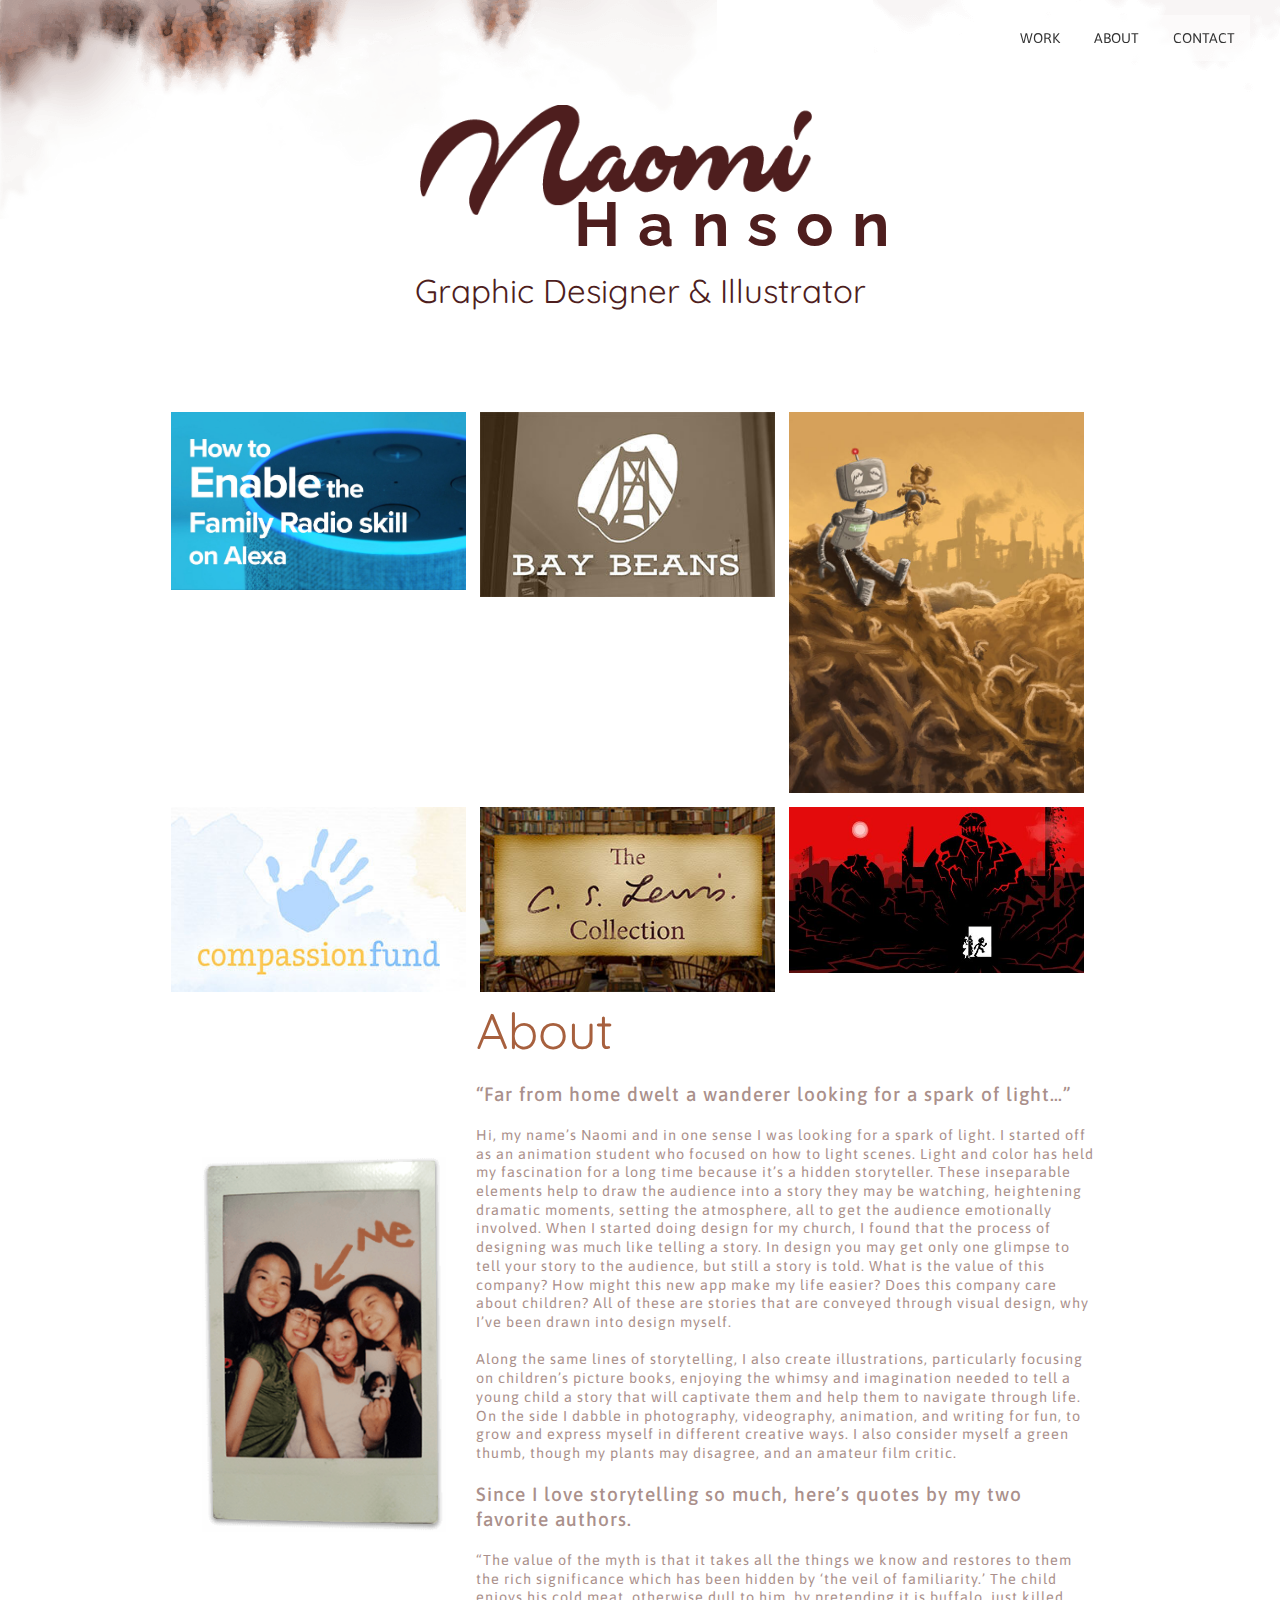
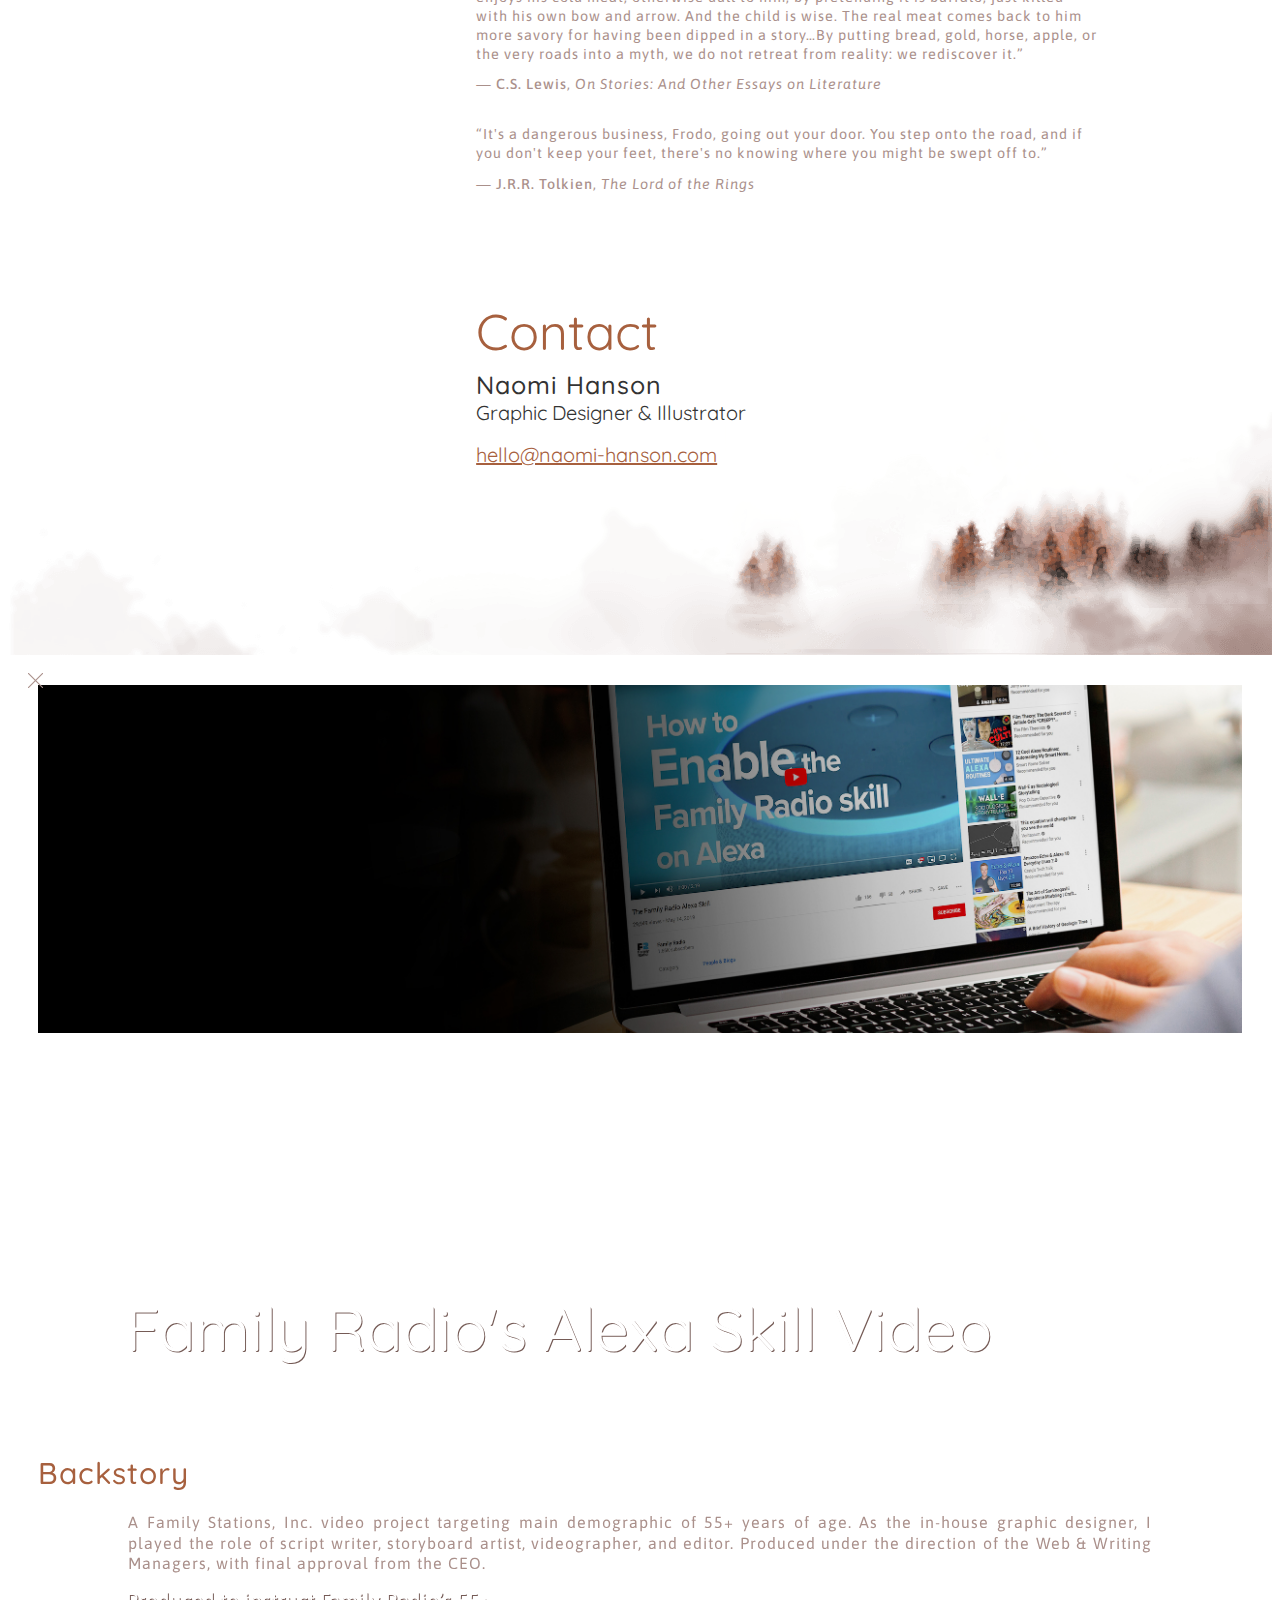
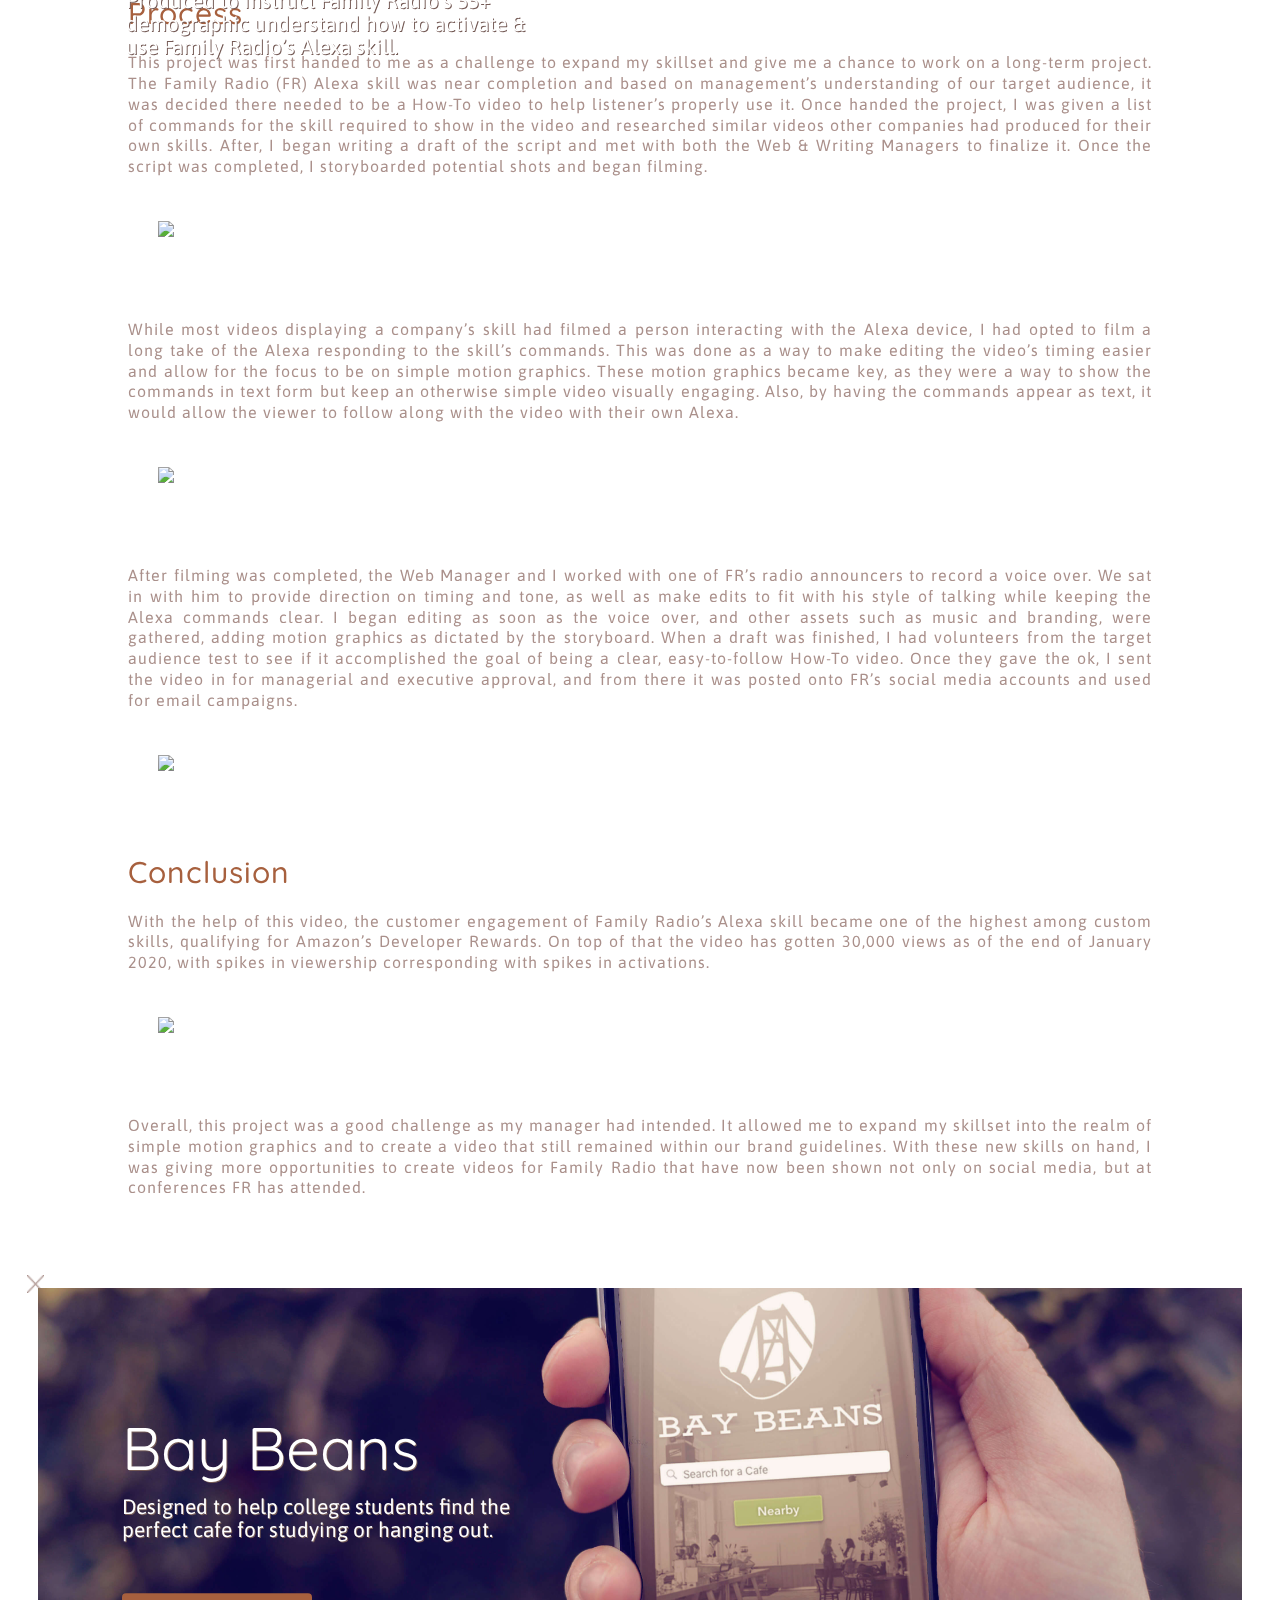
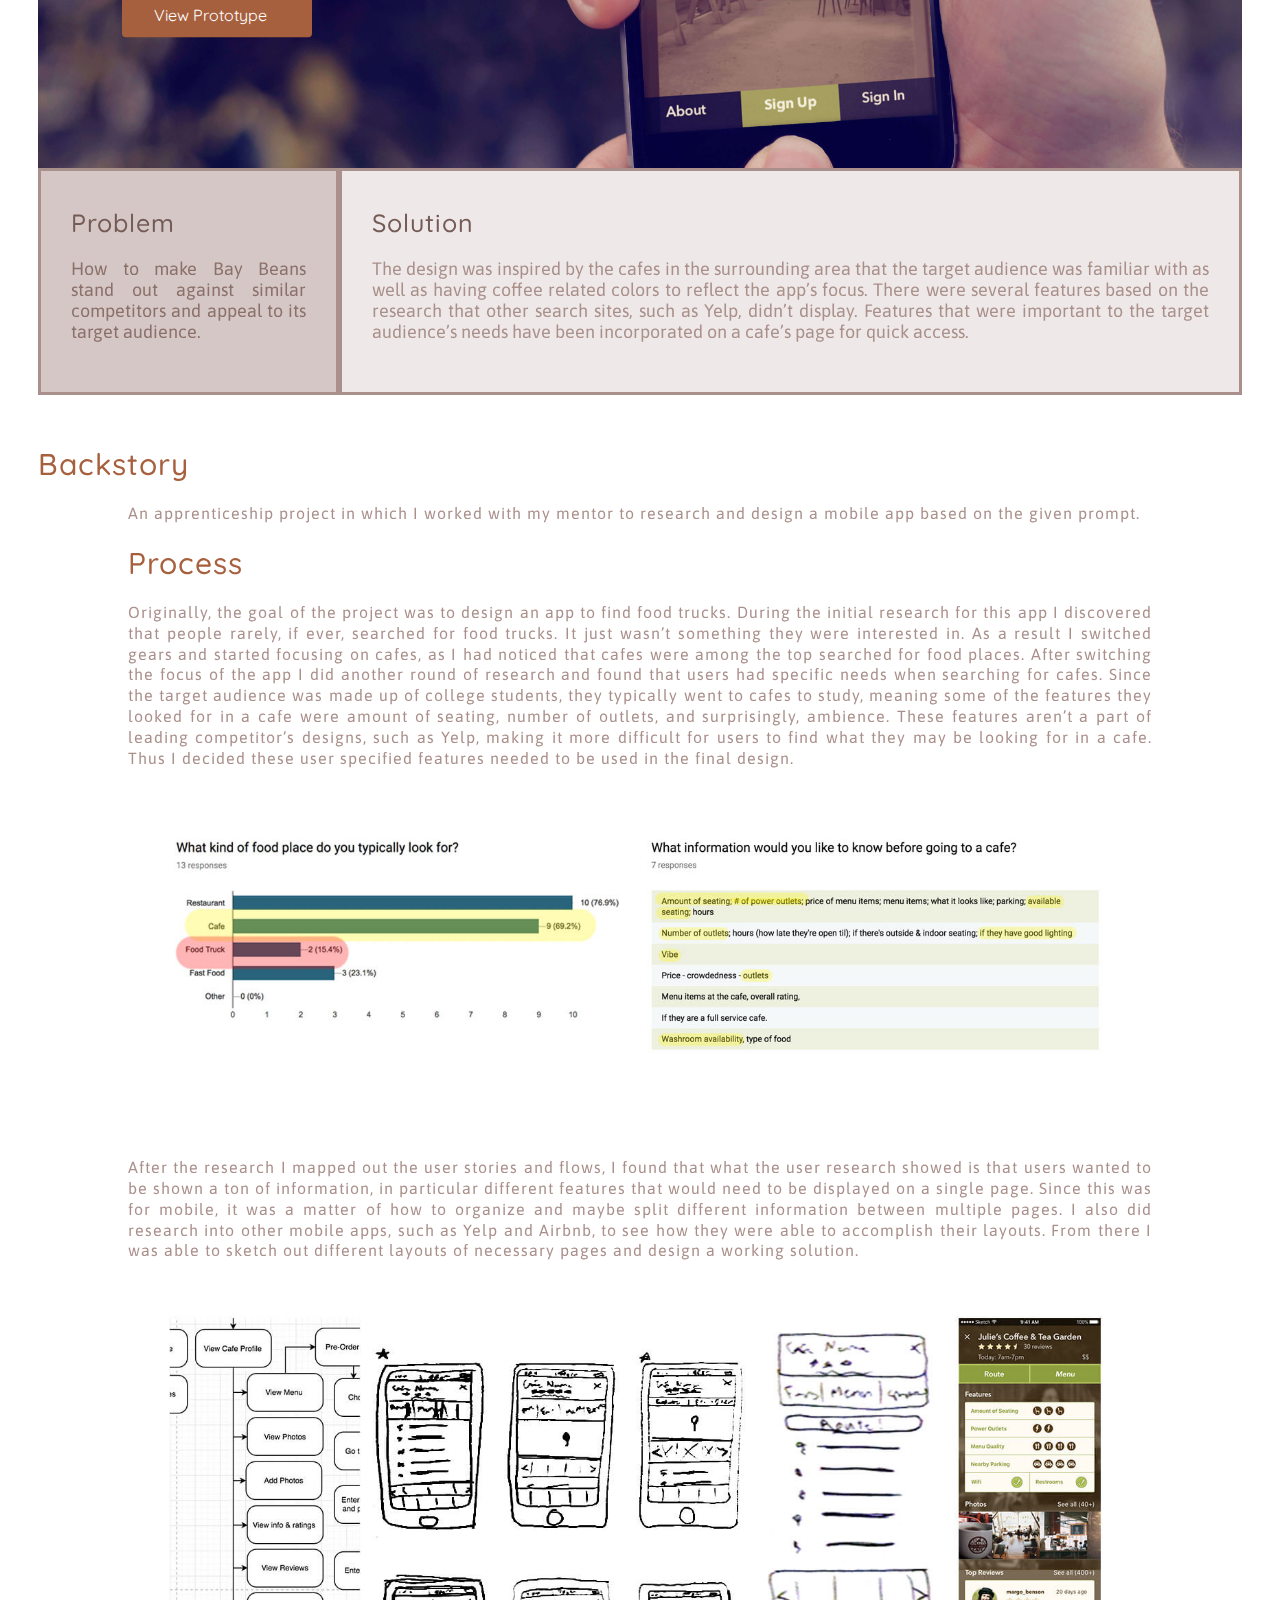
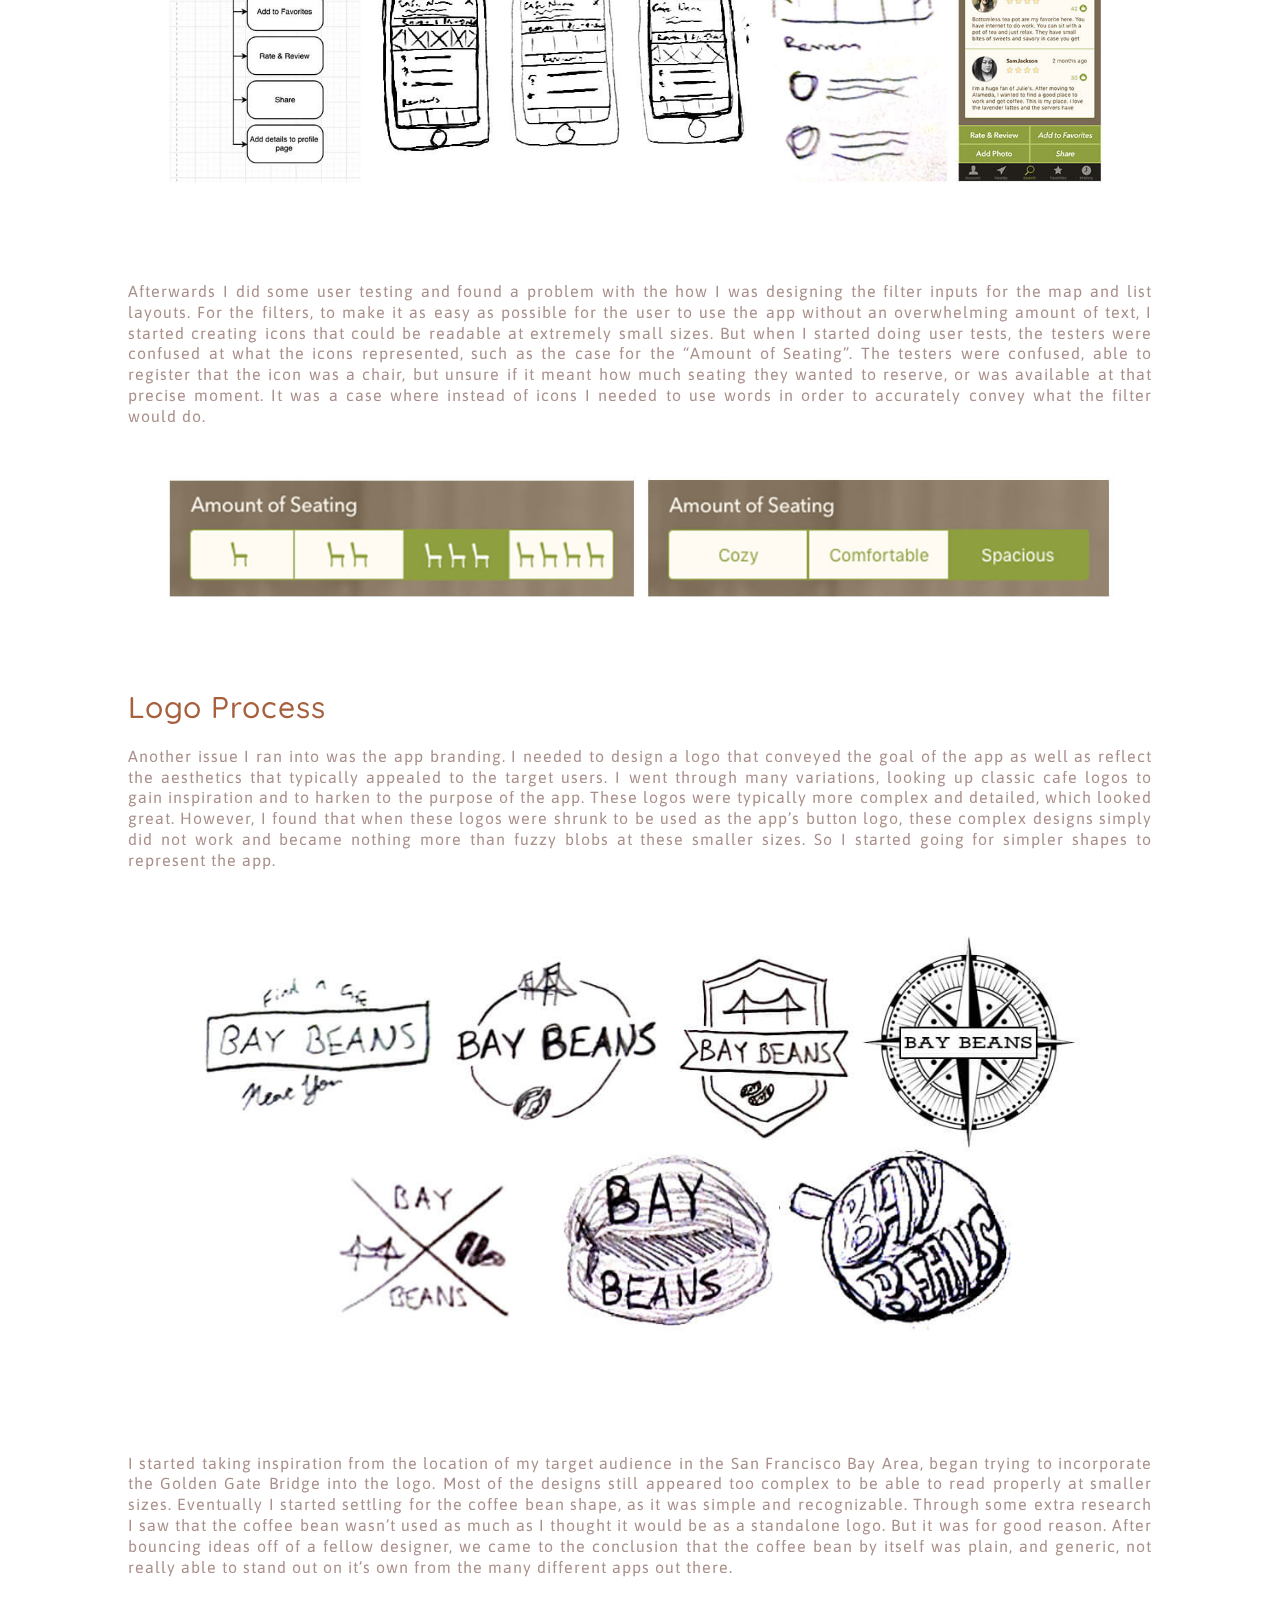
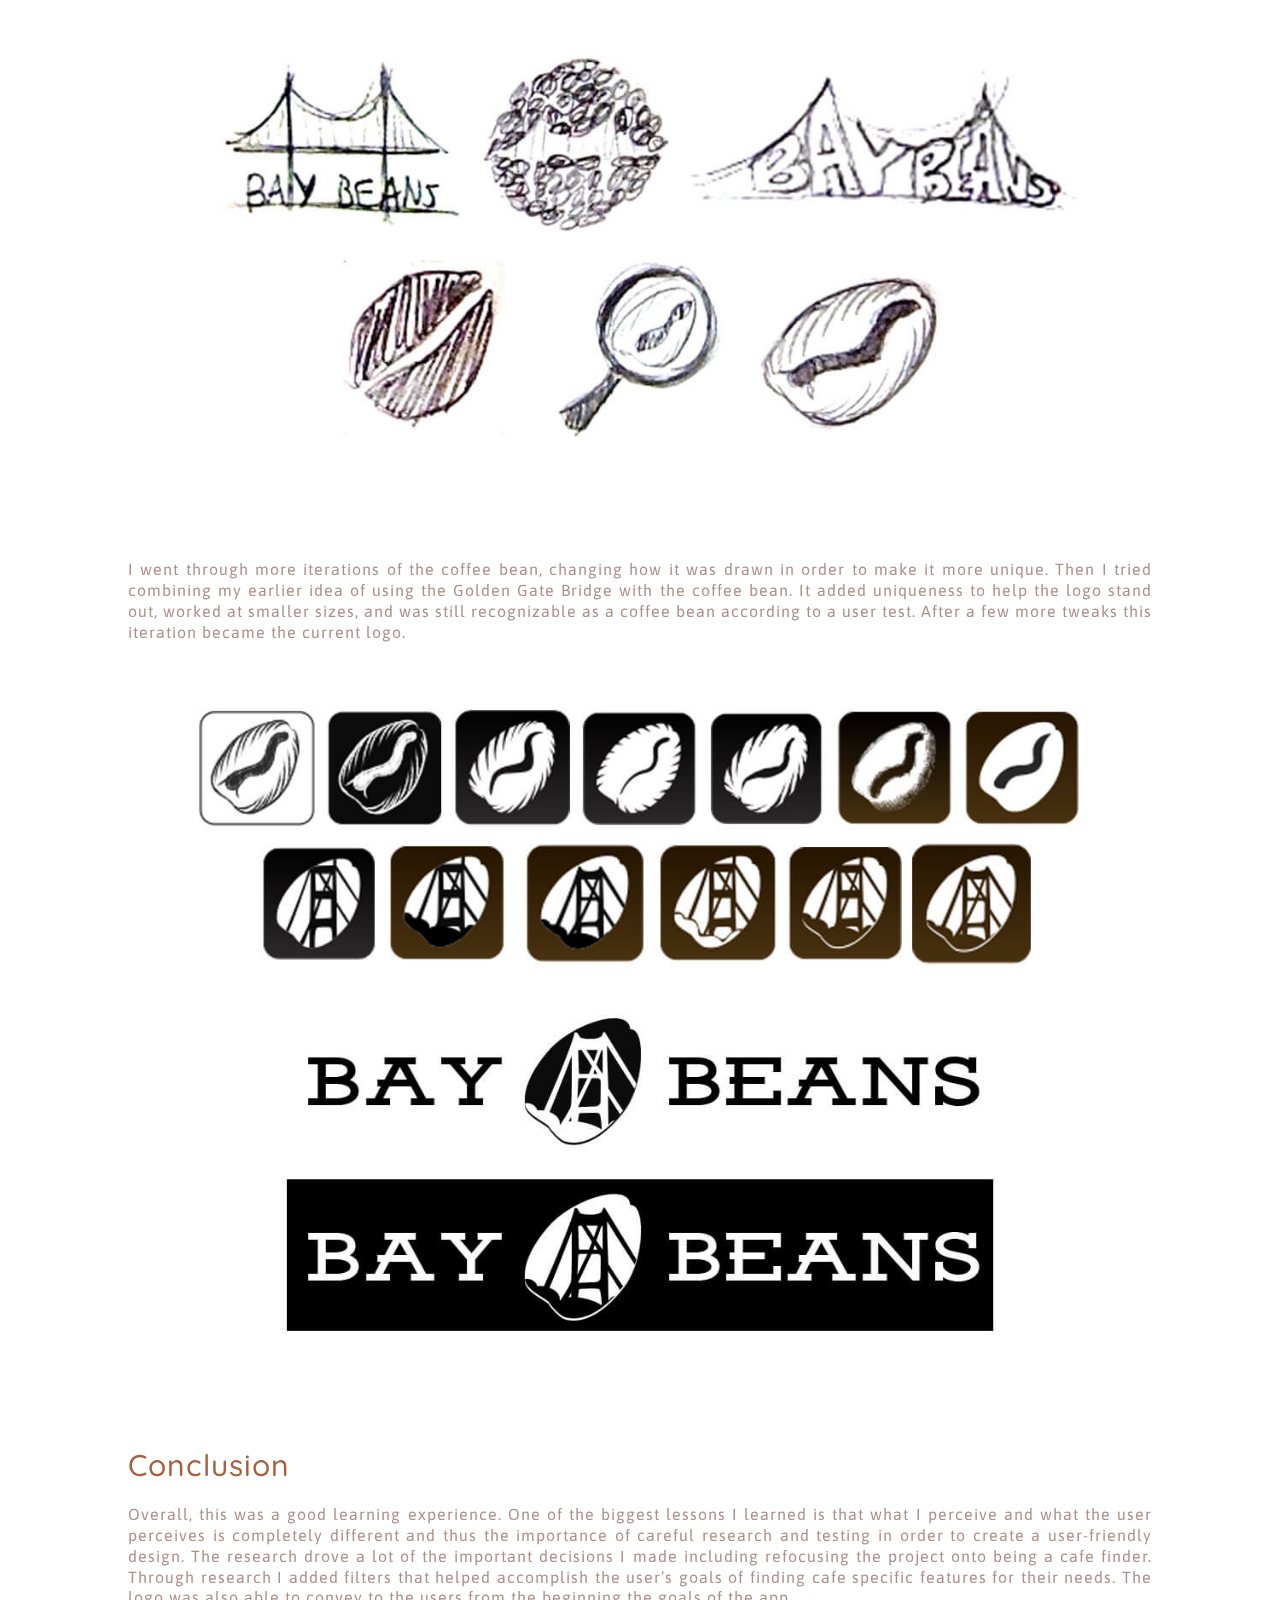
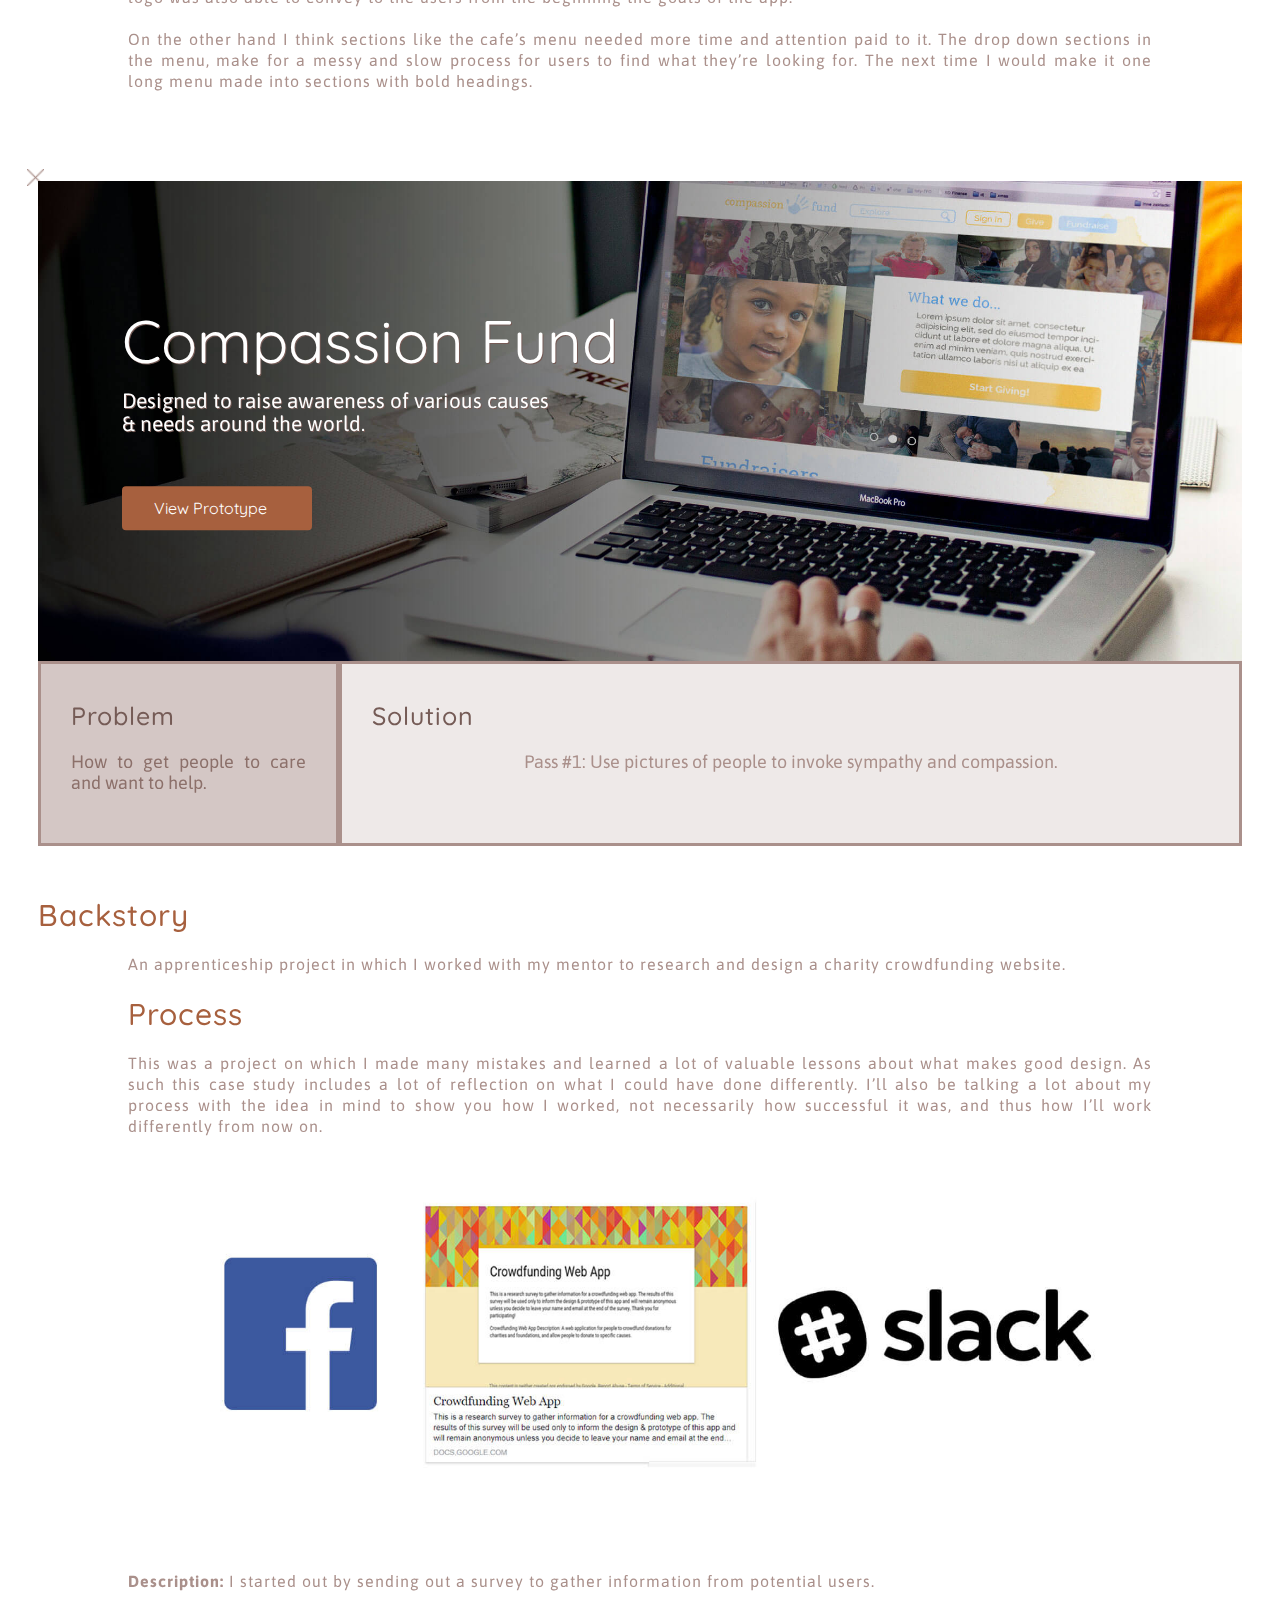
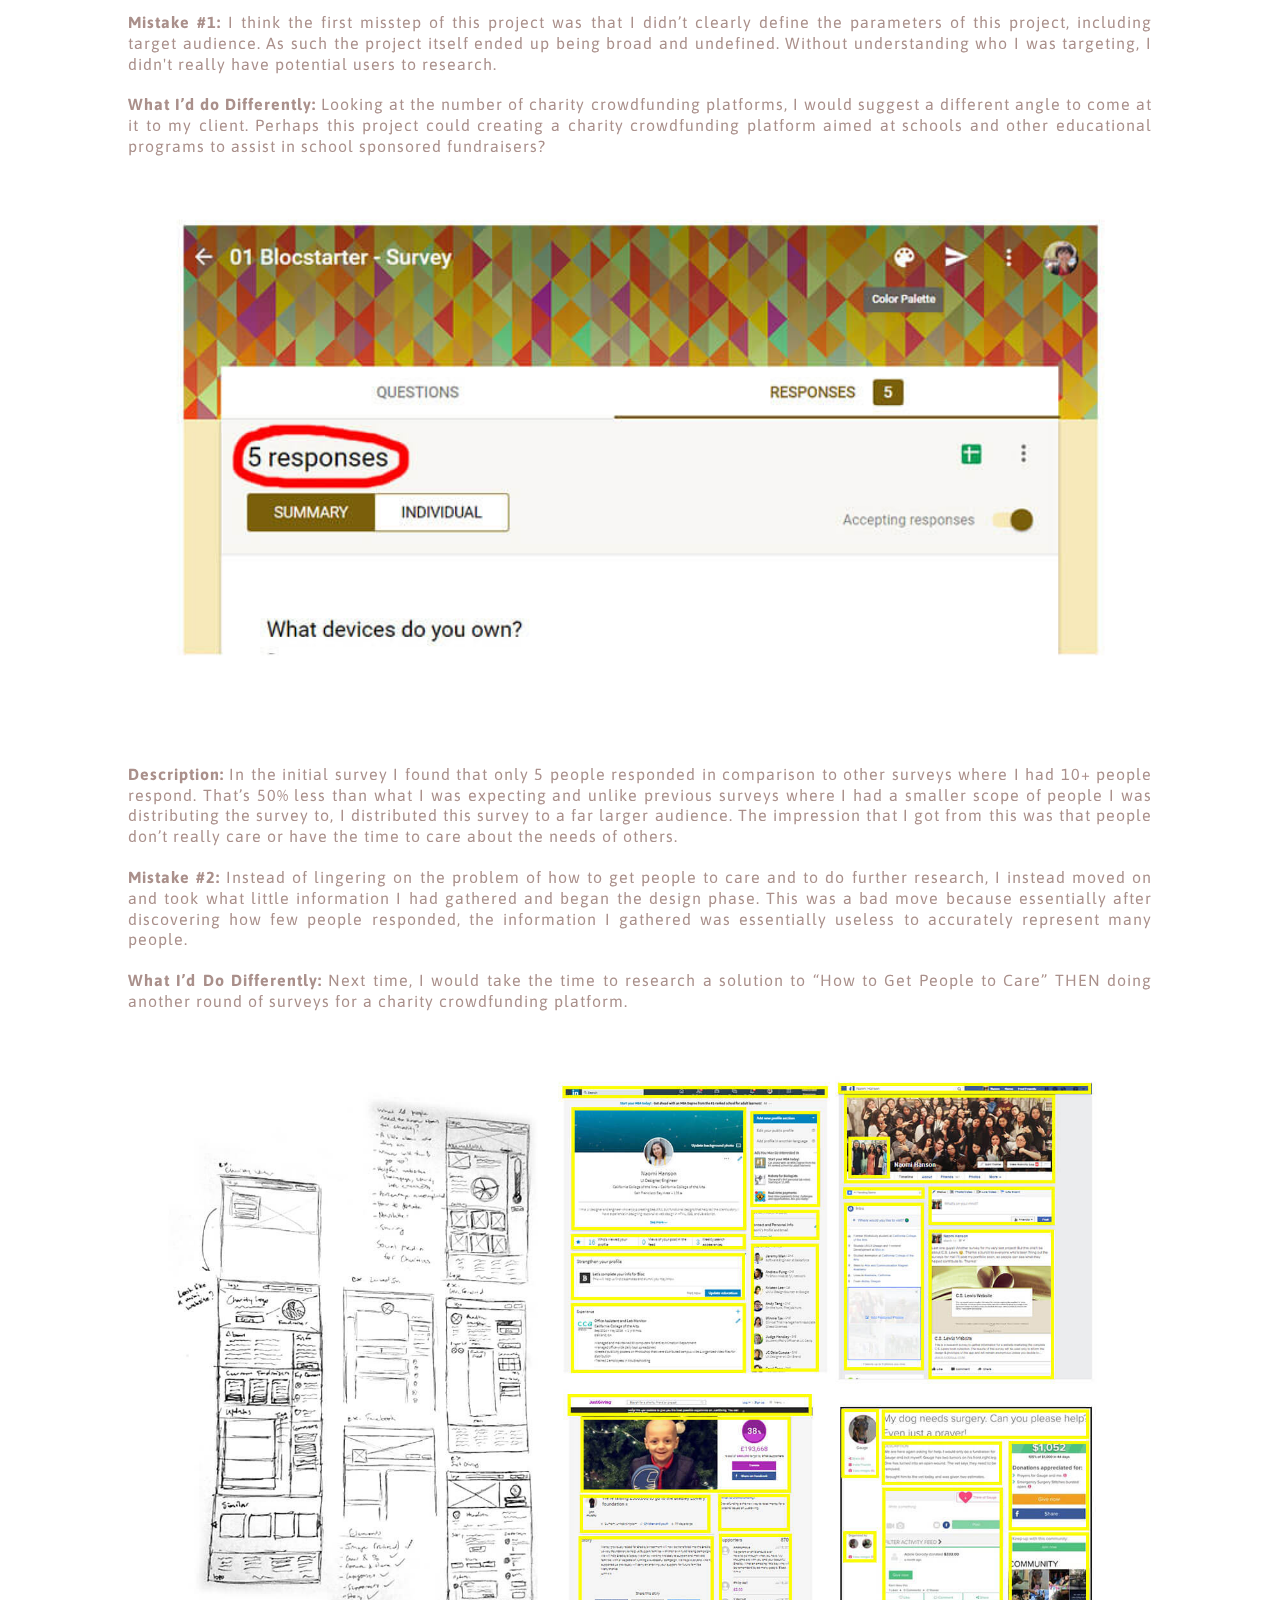
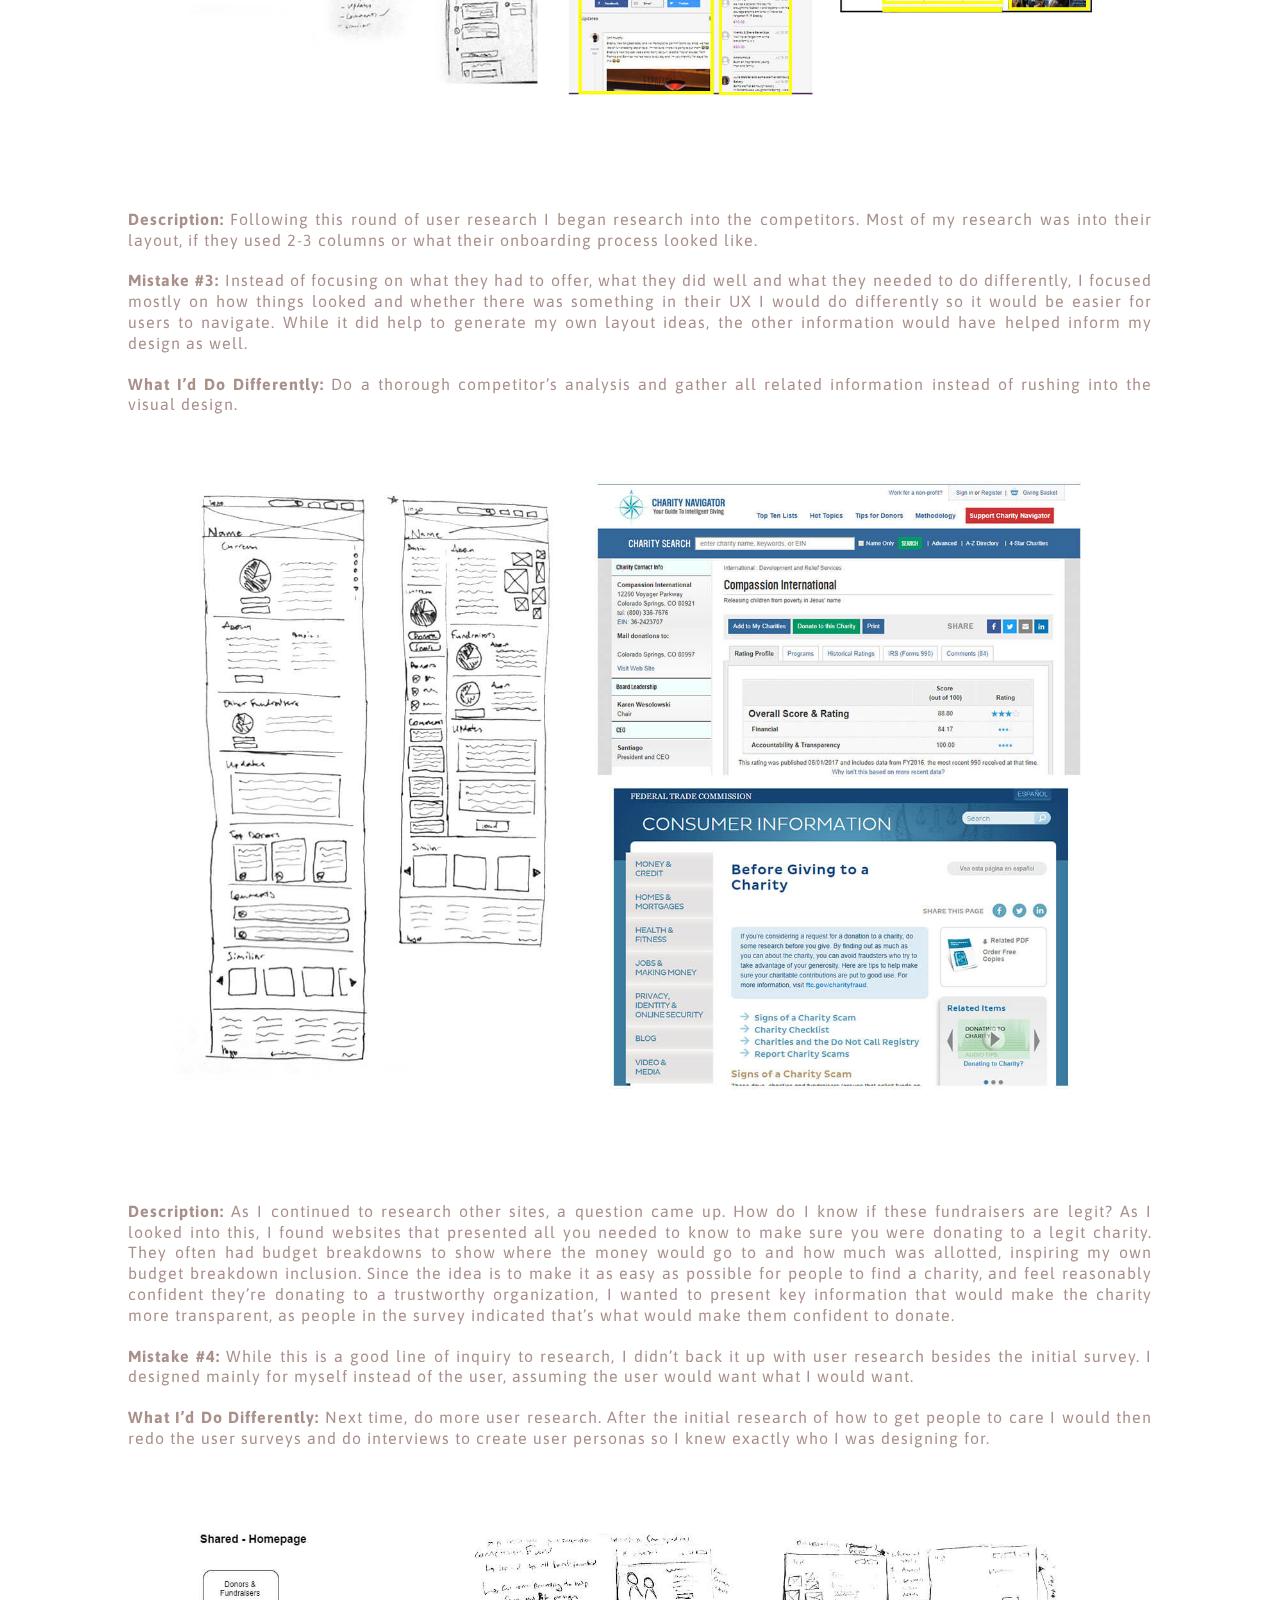
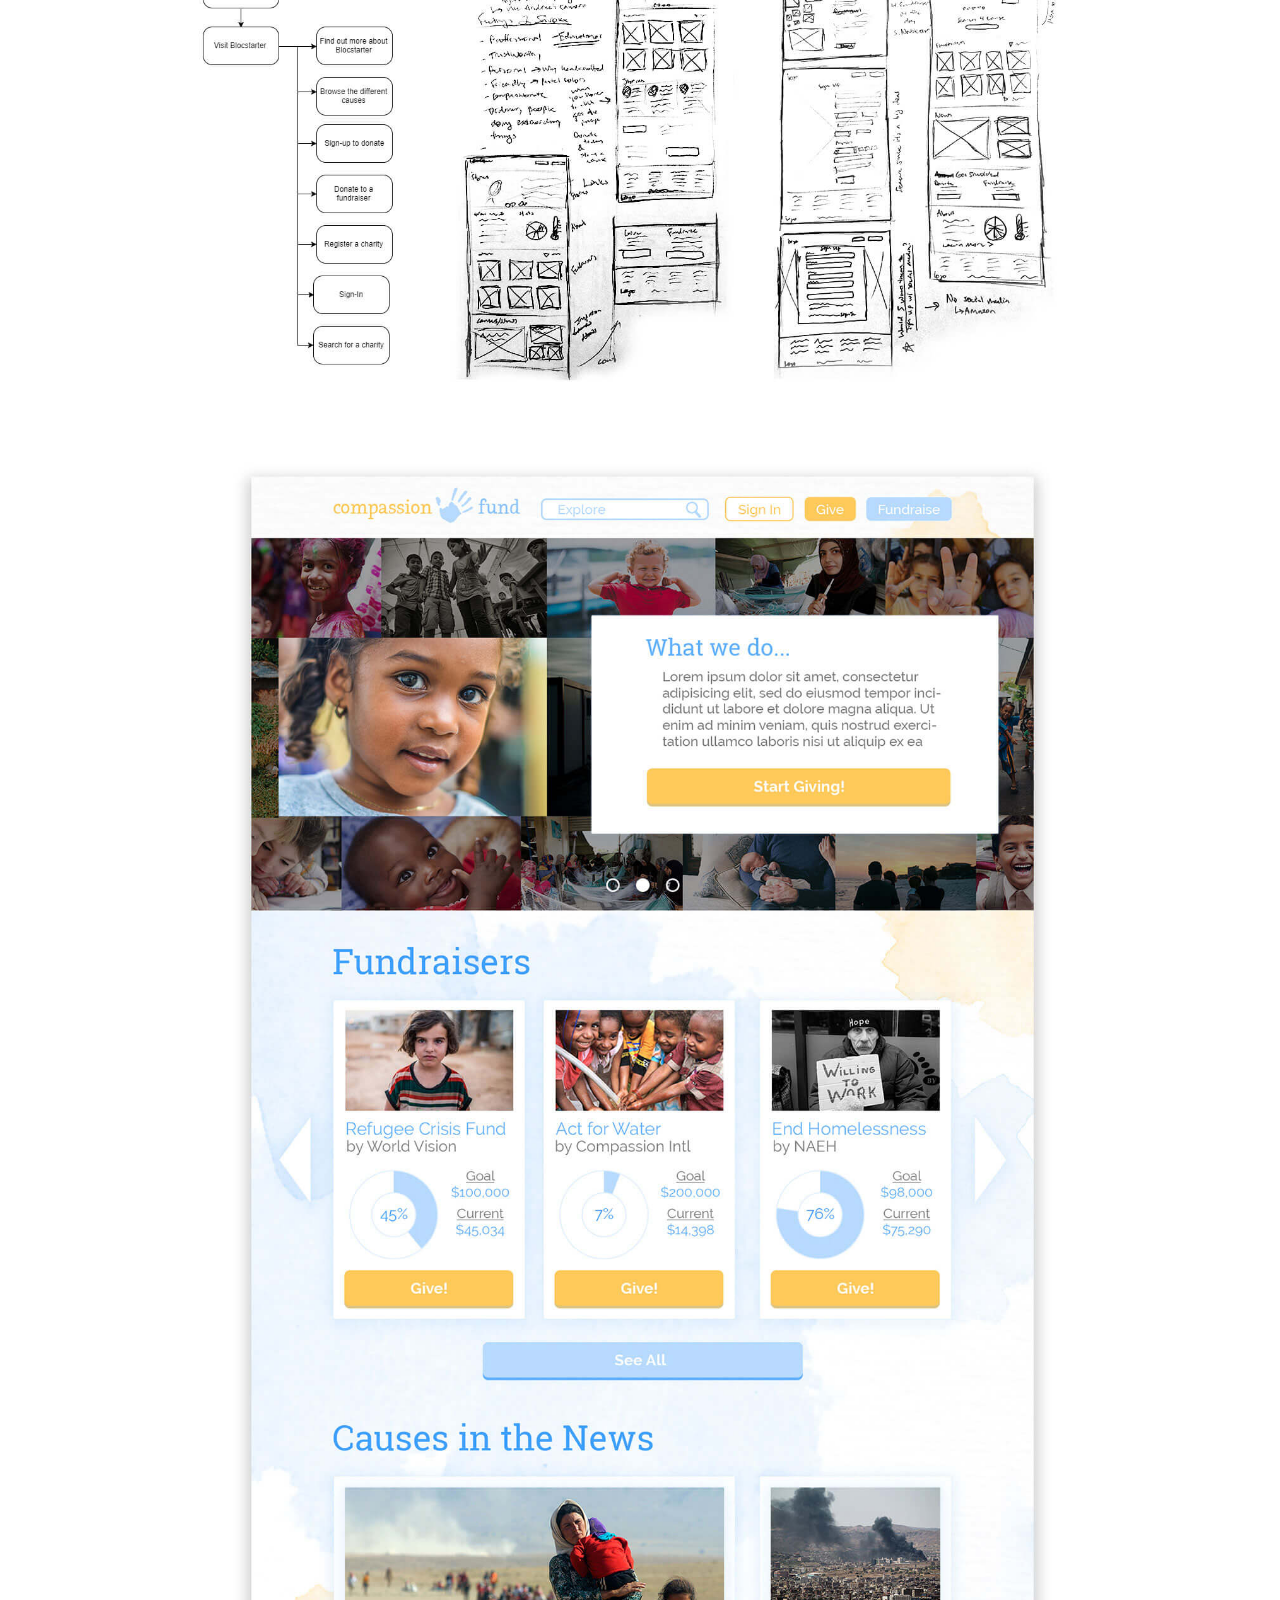
==== commit 3515c63e: "Add hidden code for new overlay" ====
--- a/index.html
+++ b/index.html
@@ -193,12 +193,49 @@
 <!-- OVERLAYS -->
       <div class="remodal-overlay"></div>
 
+<!-- FAMILY RADIO'S PROMOS
+      <div class="remodal" data-remodal-id="The-Magicians-Nephew">
+        <button data-remodal-action="close" class="remodal-close" aria-label="Close"><img src="images/misc/cross_light.png"></button>
+        <header class="">
+          <h2>The Magician's Nephew</h2>
+          <p class="no-cs-summary">A collaborative project to visually design a look for a potential animated adaption of C.S. Lewis' "The Magician's Nephew".</p>
+        </header>
+        <section class="container overlay-content">
+          <img src="images/theMagiciansNephew/mn_01_pinterest.jpg" class="overlay-images">
+          <p>Early research and inspiration</p>
+        </section>
+        <section class="container overlay-content">
+          <img src="images/theMagiciansNephew/mn_02_charExplore.jpg" class="overlay-images">
+          <p>Character Explorations</p>
+        </section>
+        <section class="container overlay-content">
+          <img src="images/theMagiciansNephew/mn_03_charLineUp.jpg" class="overlay-images">
+          <p>Final Character Designs</p>
+        </section>
+        <section class="container overlay-content">
+          <img src="images/theMagiciansNephew/mn_04_treeExplore.jpg" class="overlay-images">
+          <p>Environment Explorations</p>
+        </section>
+        <section class="container overlay-content">
+          <img src="images/theMagiciansNephew/mn_05_lightExplore.jpg" class="overlay-images">
+          <p>Lighting Explorations</p>
+        </section>
+        <section class="container overlay-content">
+          <img src="images/theMagiciansNephew/mn_06_worldBtwn.jpg" class="overlay-images">
+          <p>Concept Illustration: The Wood Between the Worlds</p>
+        </section>
+        <section class="container overlay-content">
+          <img src="images/theMagiciansNephew/mn_07_charn.jpg" class="overlay-images">
+          <p>Concept Illustration: The Lost World of Charn</p>
+        </section>
+      </div> -->
+
 <!-- FR ALEXA VIDEO -->
       <div class="remodal" data-remodal-id="FR-Alexa-Video">
         <button data-remodal-action="close" class="remodal-close" aria-label="Close"><img src="images/misc/cross_light.png"></button>
         <header class="AV-hero">
-<!--          <iframe width="560" height="315" src="https://www.youtube.com/embed/Hq-XEeq3Zxg" frameborder="0" allow="accelerometer; autoplay; encrypted-media; gyroscope; picture-in-picture" allowfullscreen class="hero-image"></iframe> -->
-          <img src="images/alexaVideo/mockUp_alexa.jpg" class="hero-image">
+          <iframe width="560" height="315" src="https://www.youtube.com/embed/Hq-XEeq3Zxg" frameborder="0" allow="accelerometer; autoplay; encrypted-media; gyroscope; picture-in-picture" allowfullscreen class="hero-image"></iframe>
+          <!-- <img src="images/alexaVideo/mockUp_alexa.jpg" class="hero-image"> -->
           <h2 class="hero-header">Family Radio's Alexa Skill Video</h2>
           <p class="summary">Produced to instruct Family Radio’s 55+ demographic understand how to activate &amp use Family Radio’s Alexa skill.</p>
         </header>
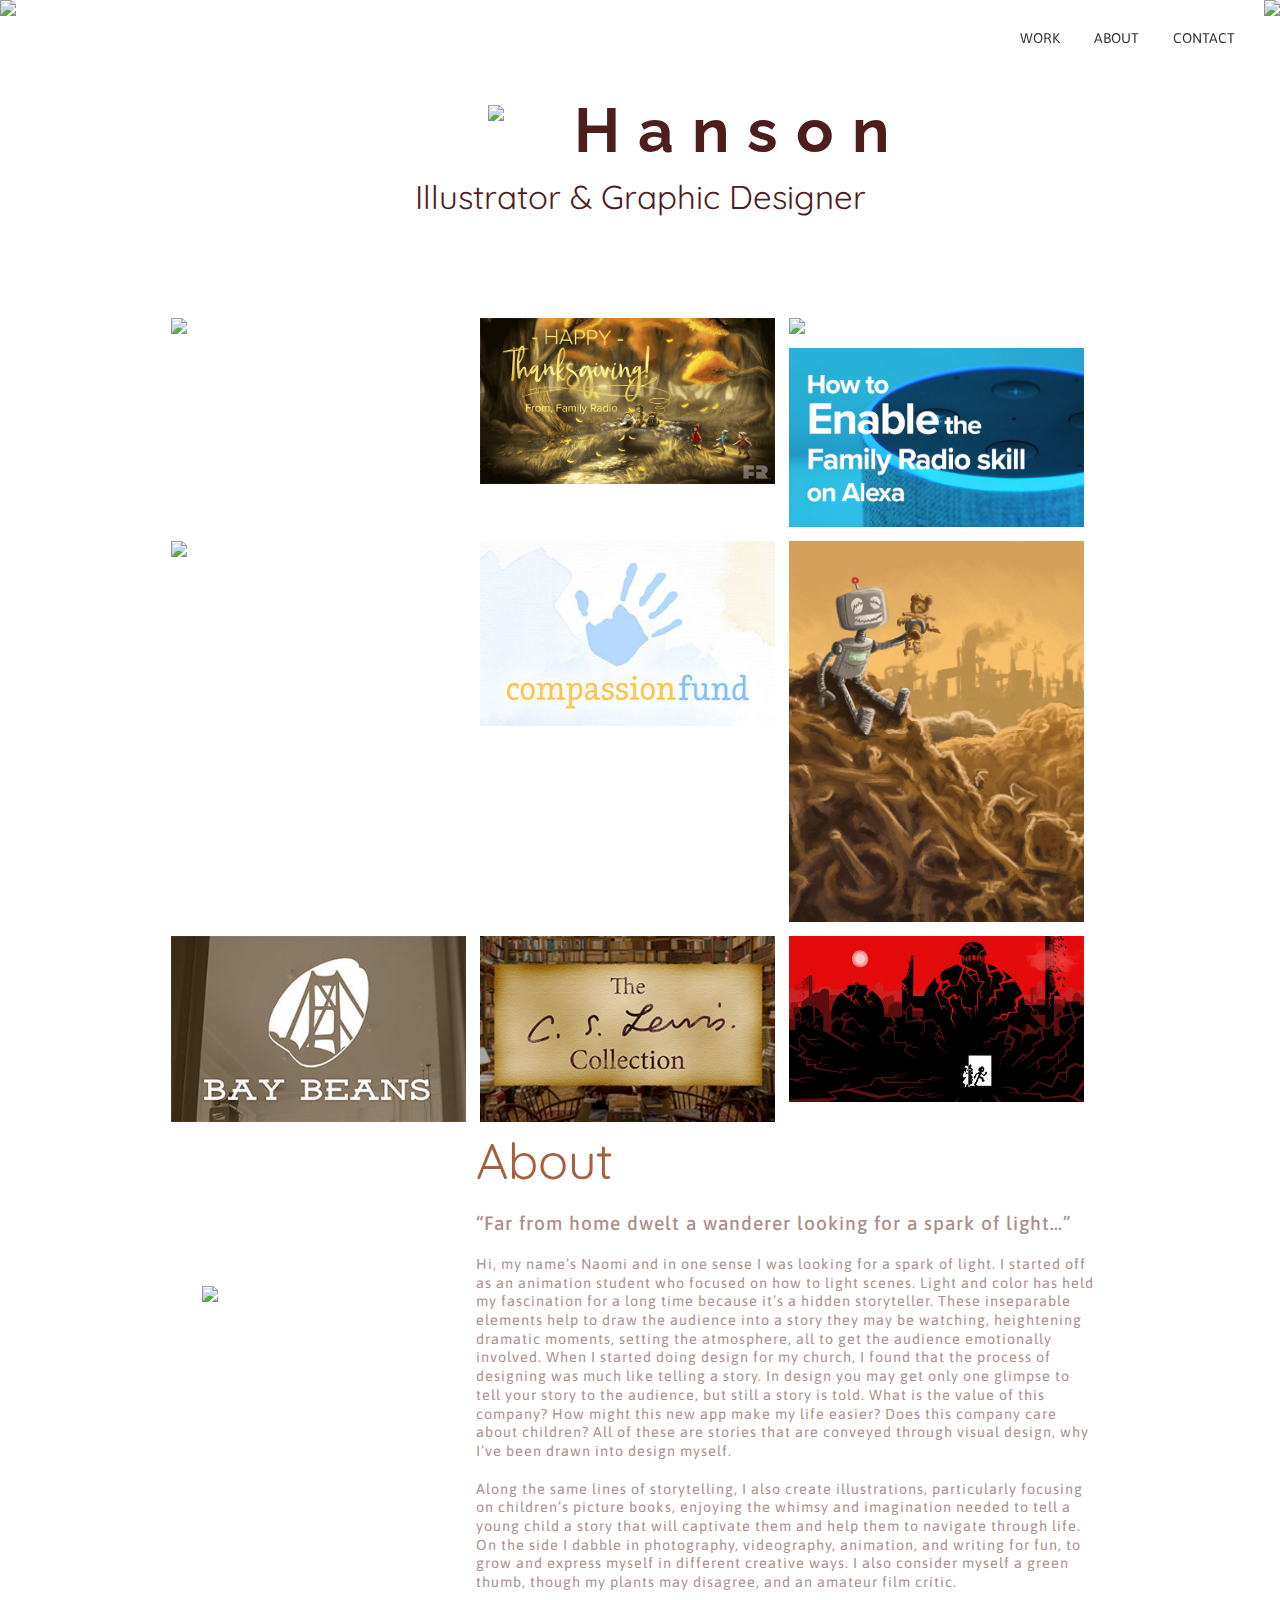
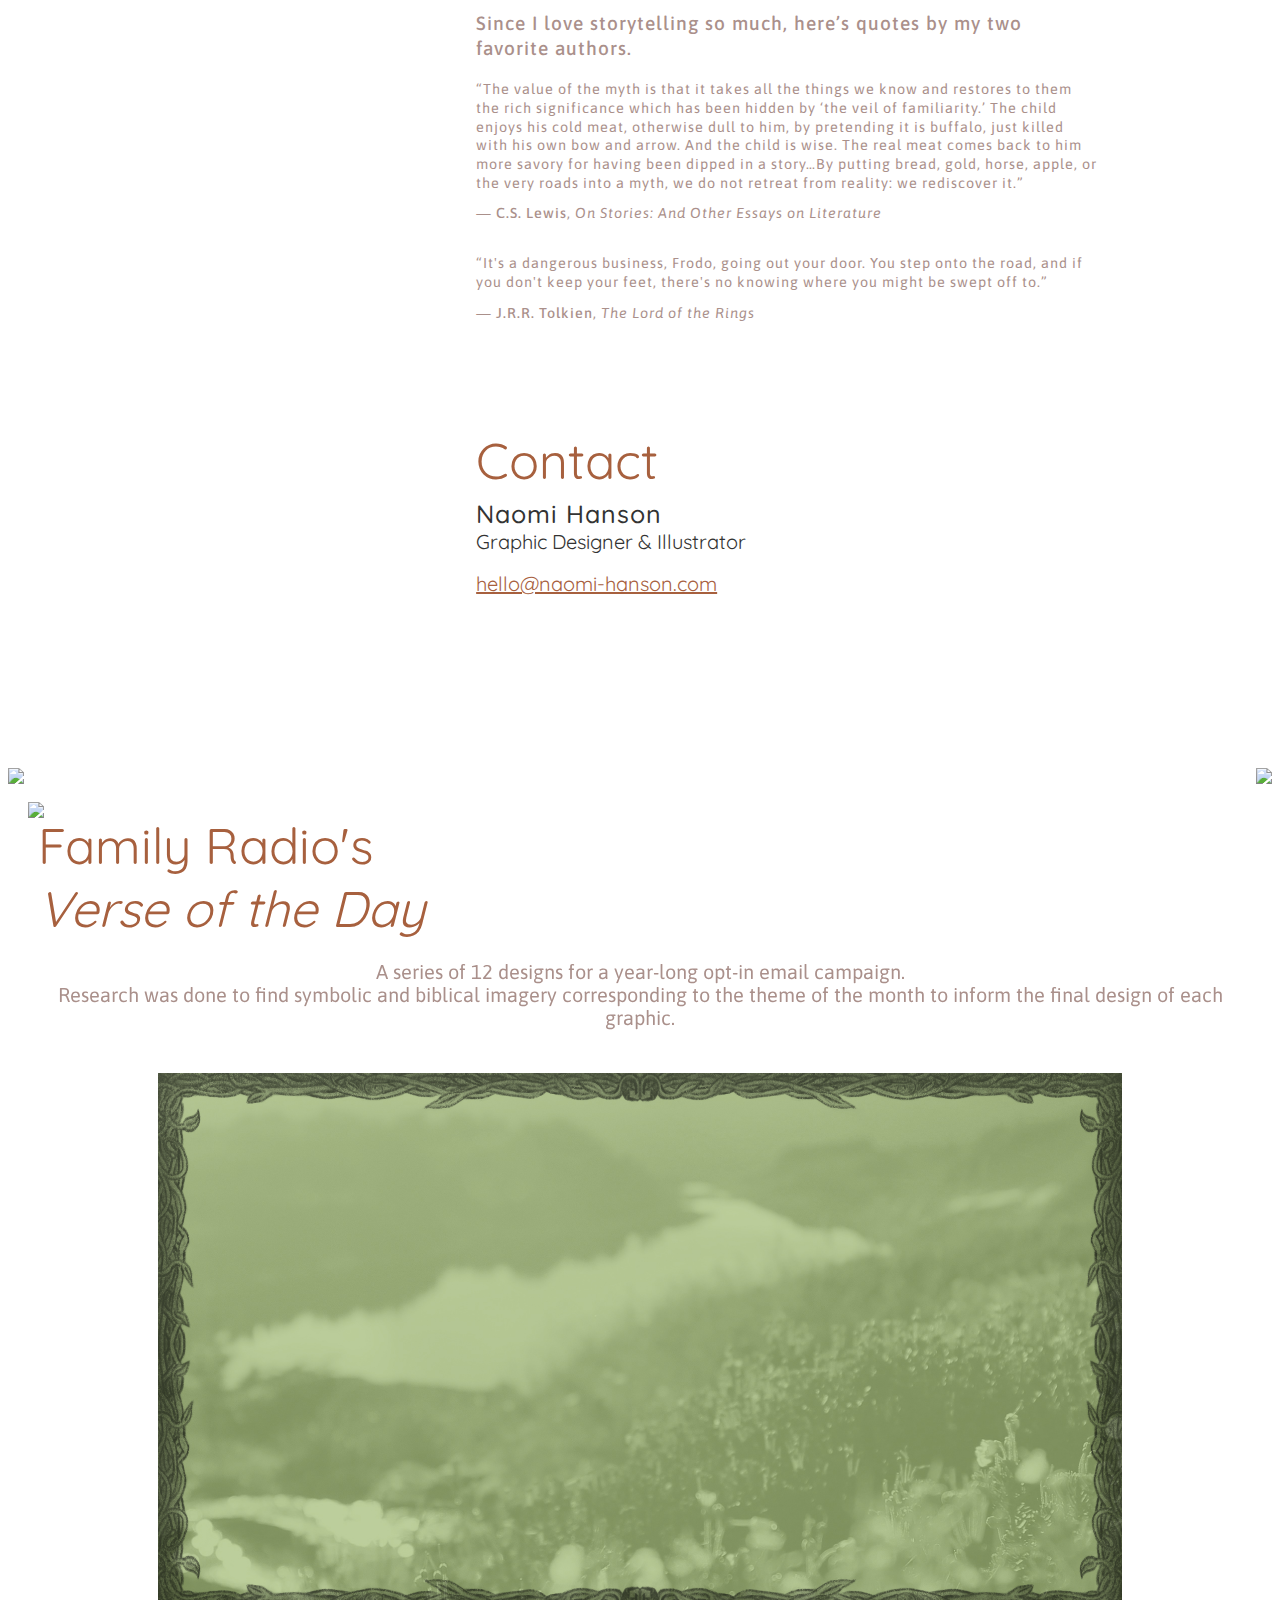
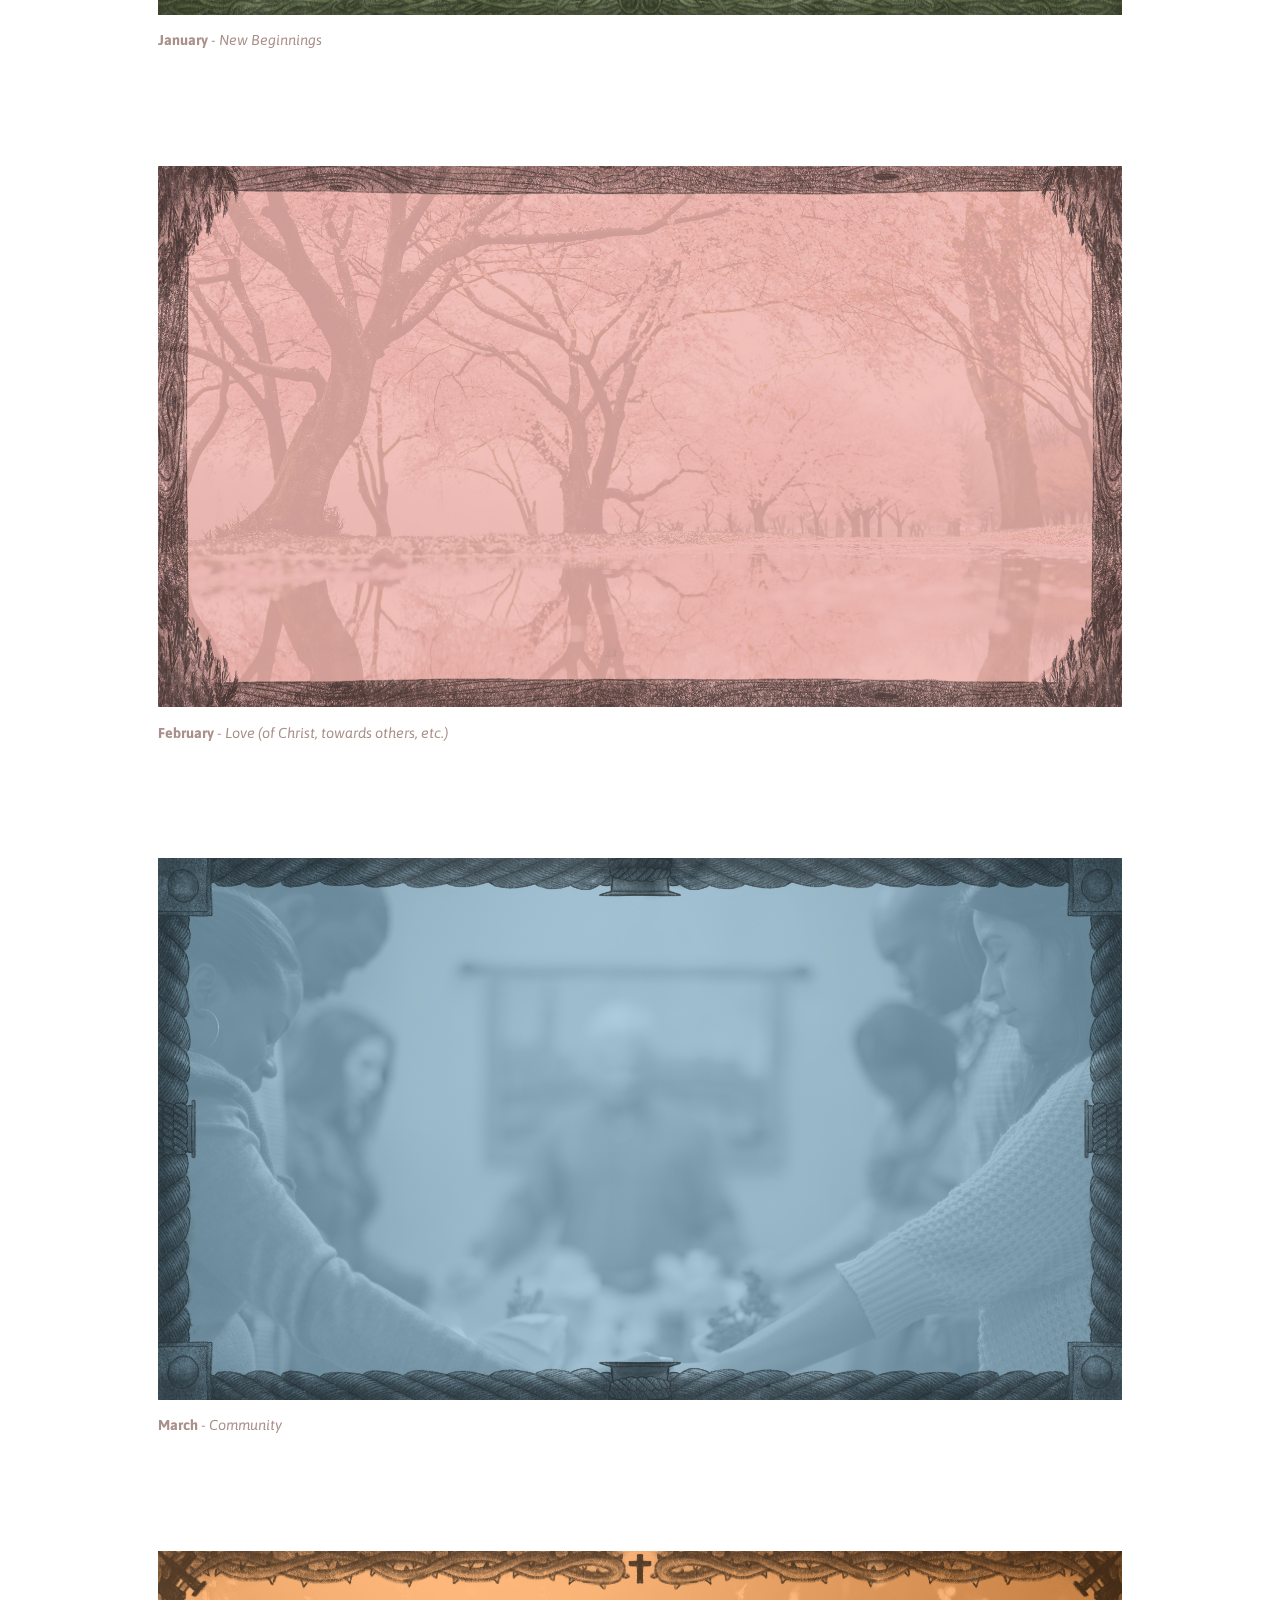
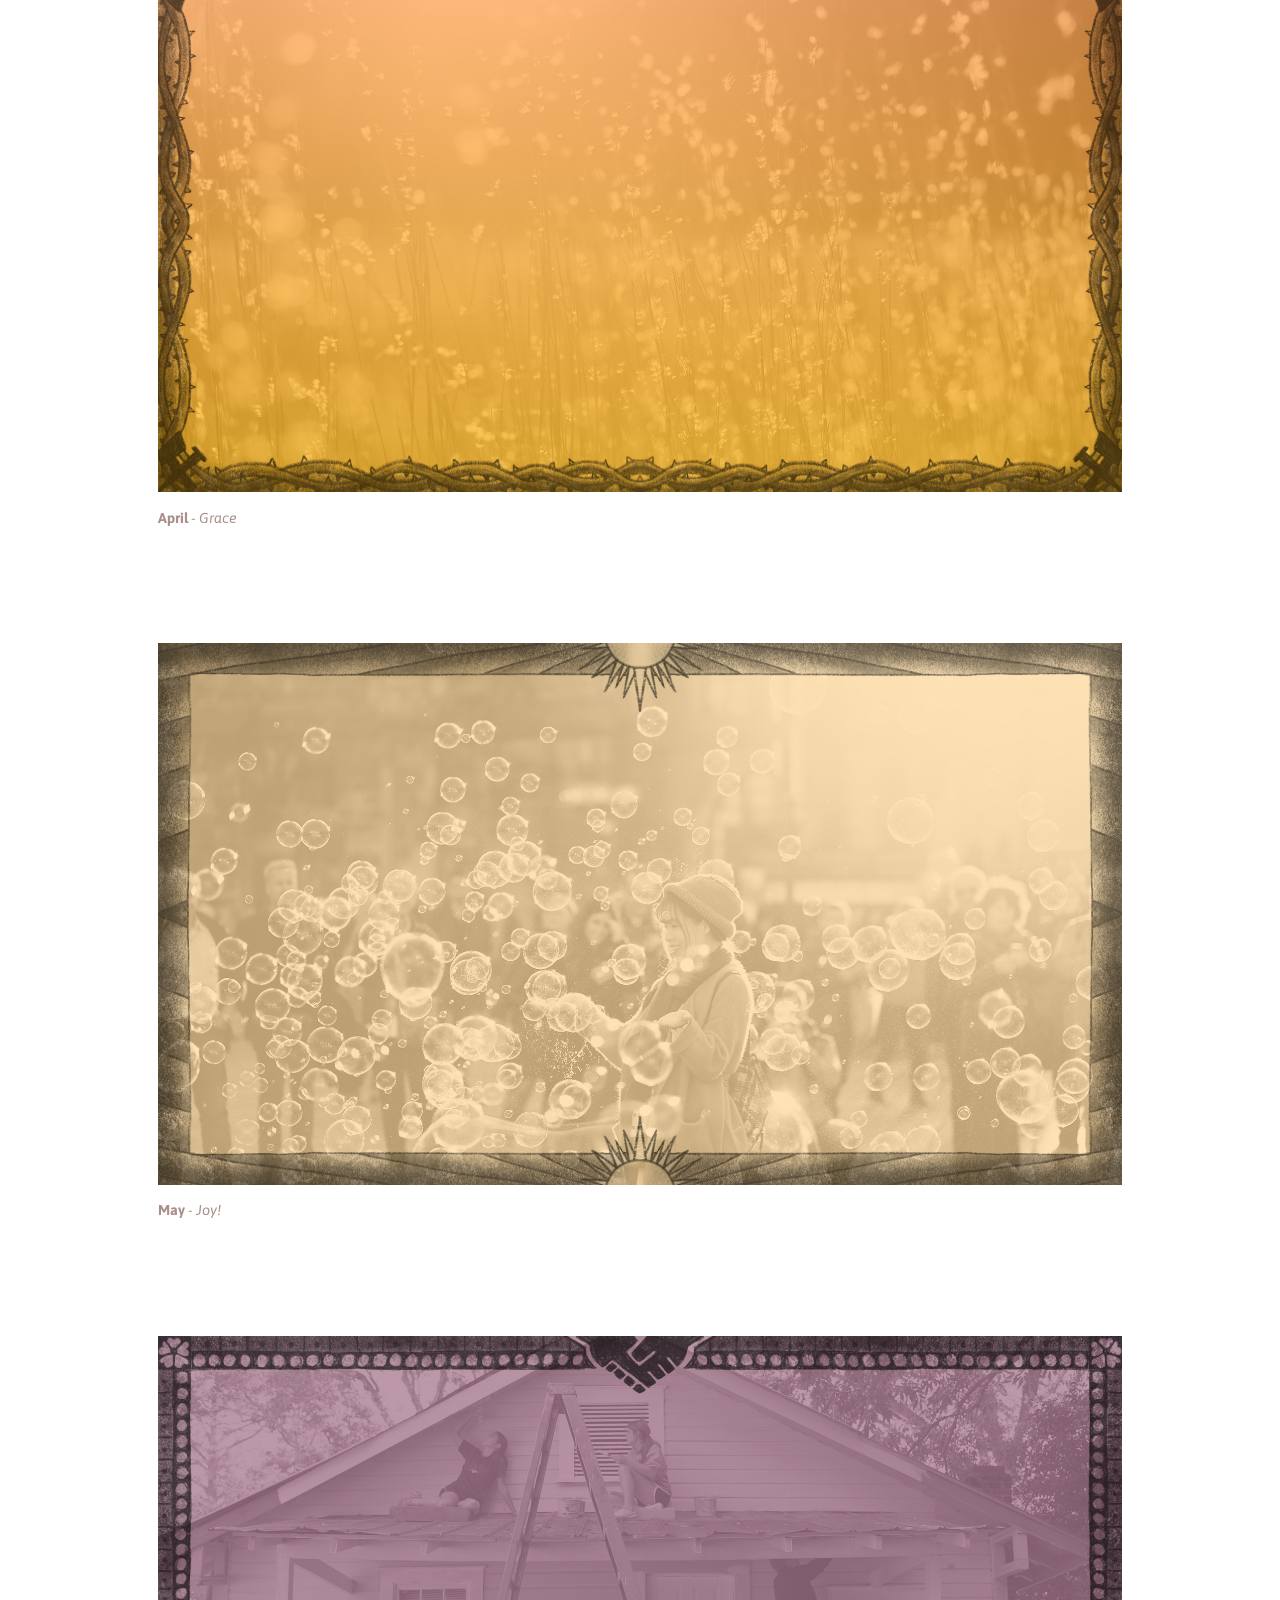
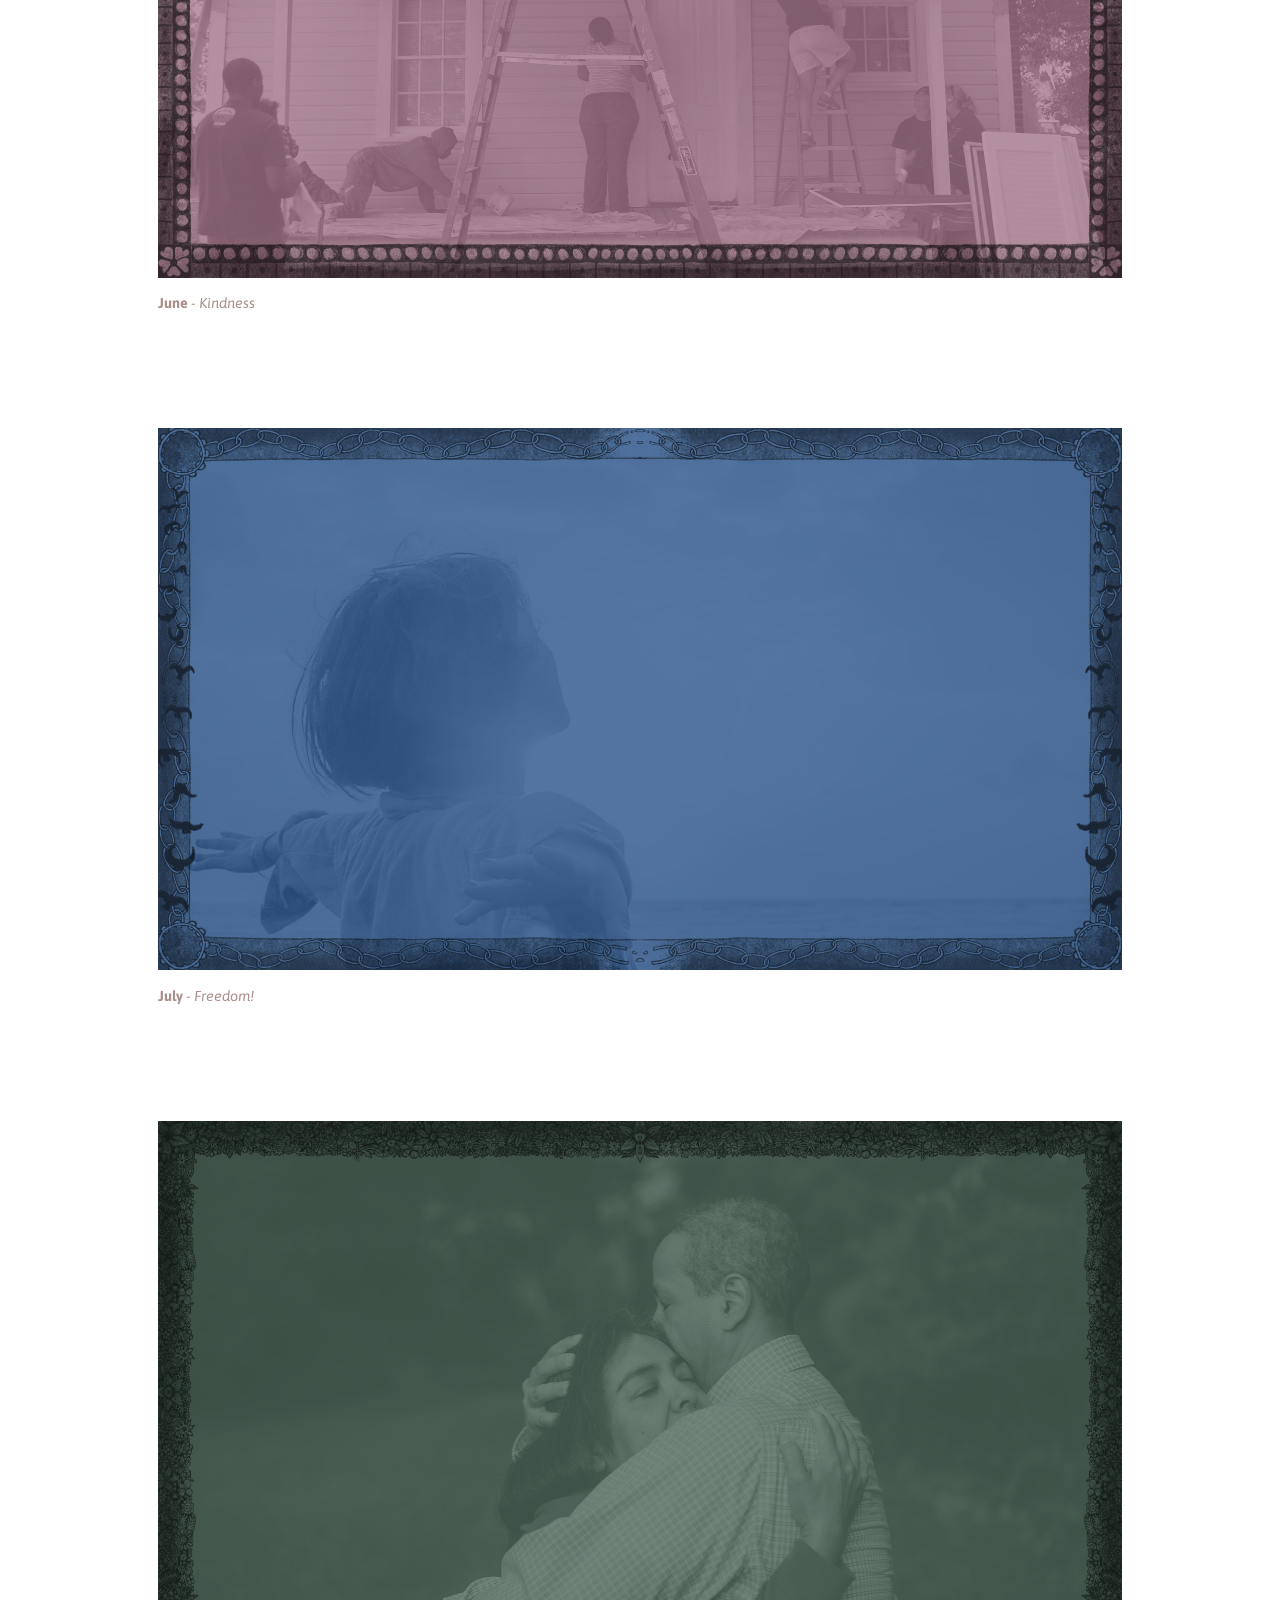
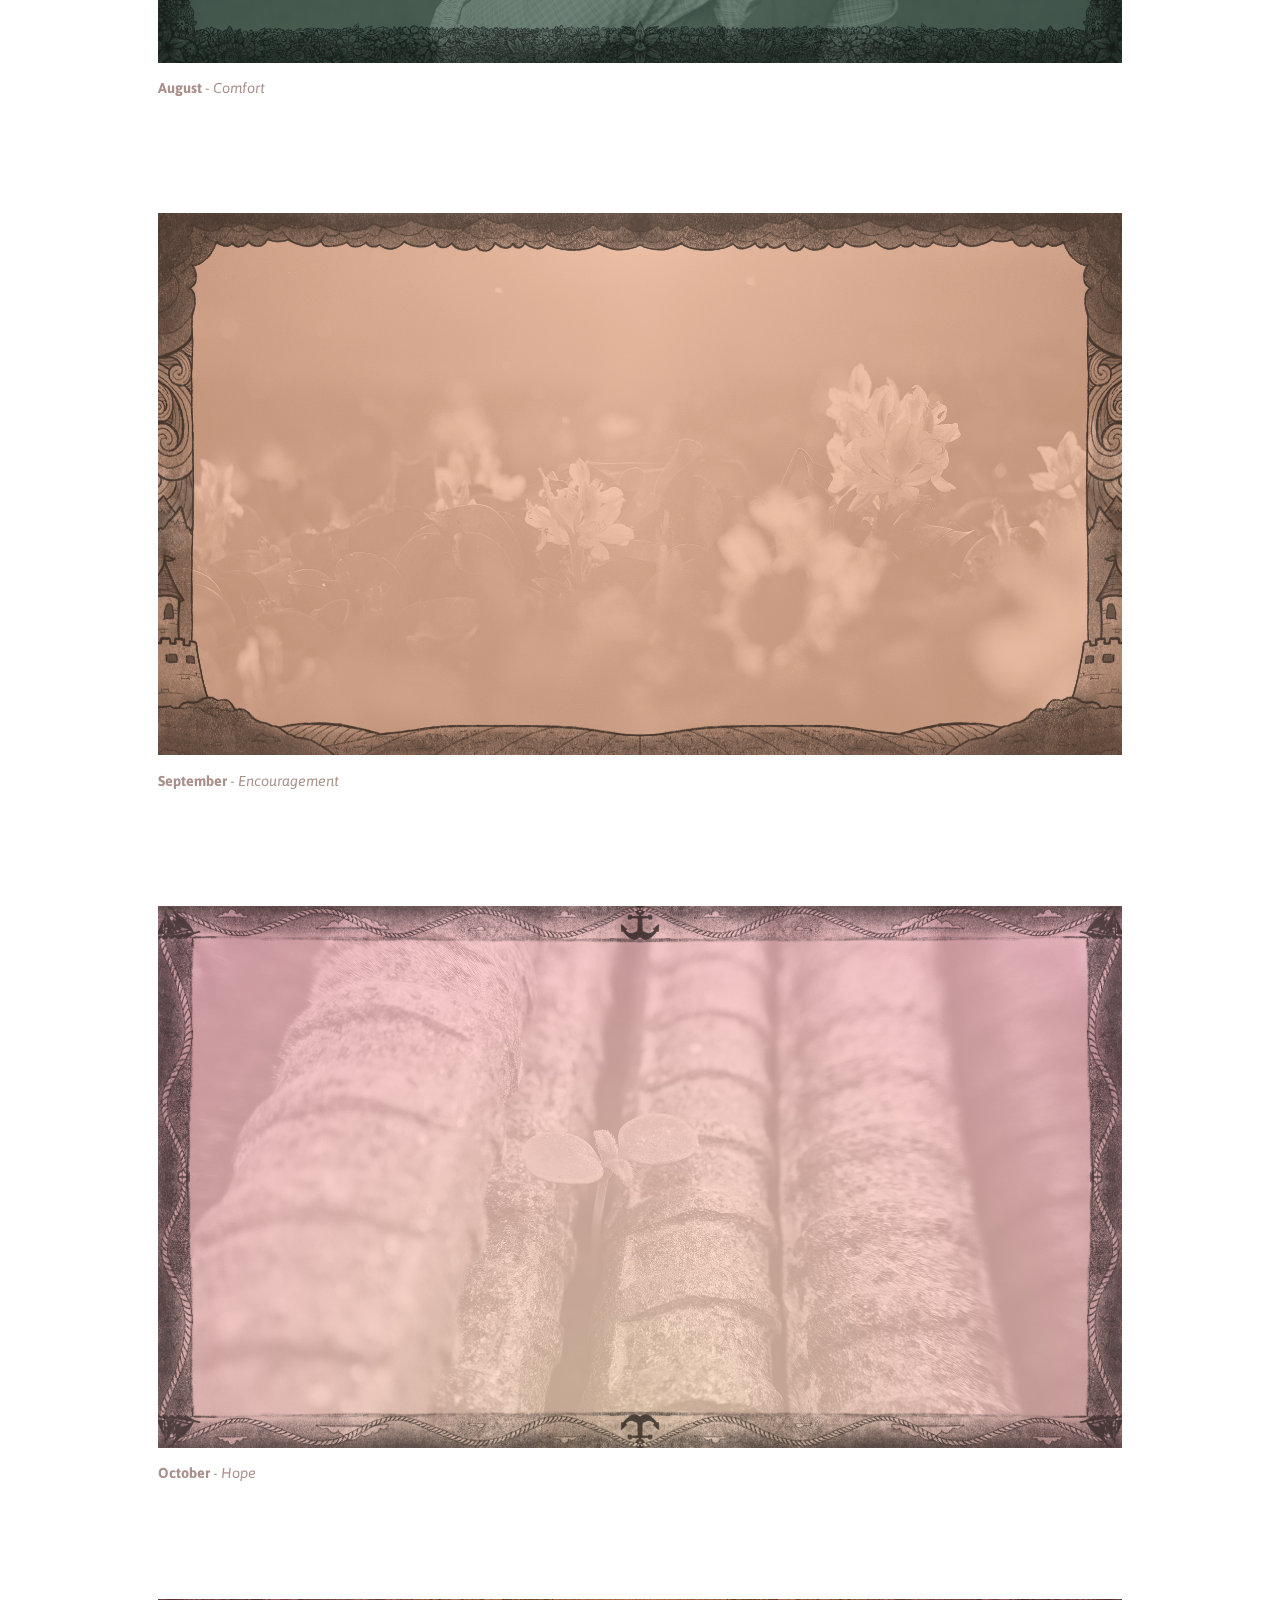
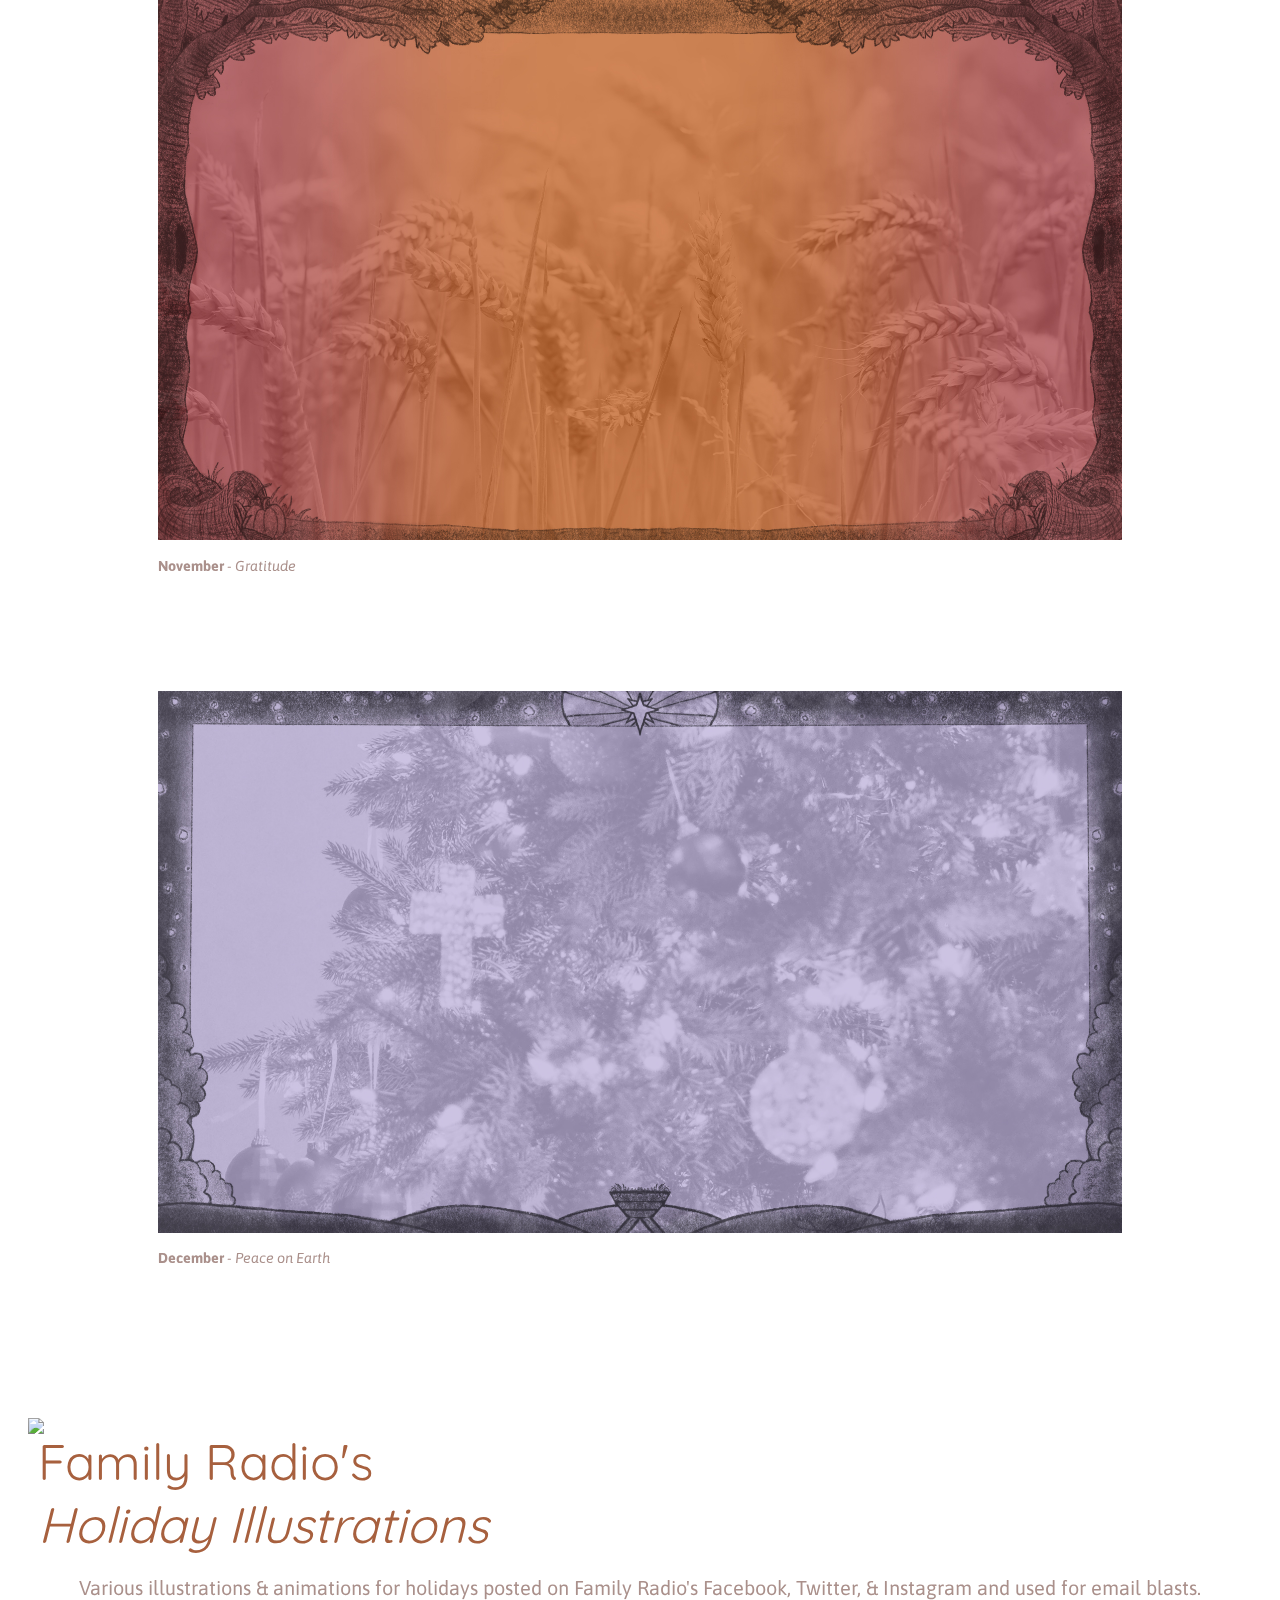
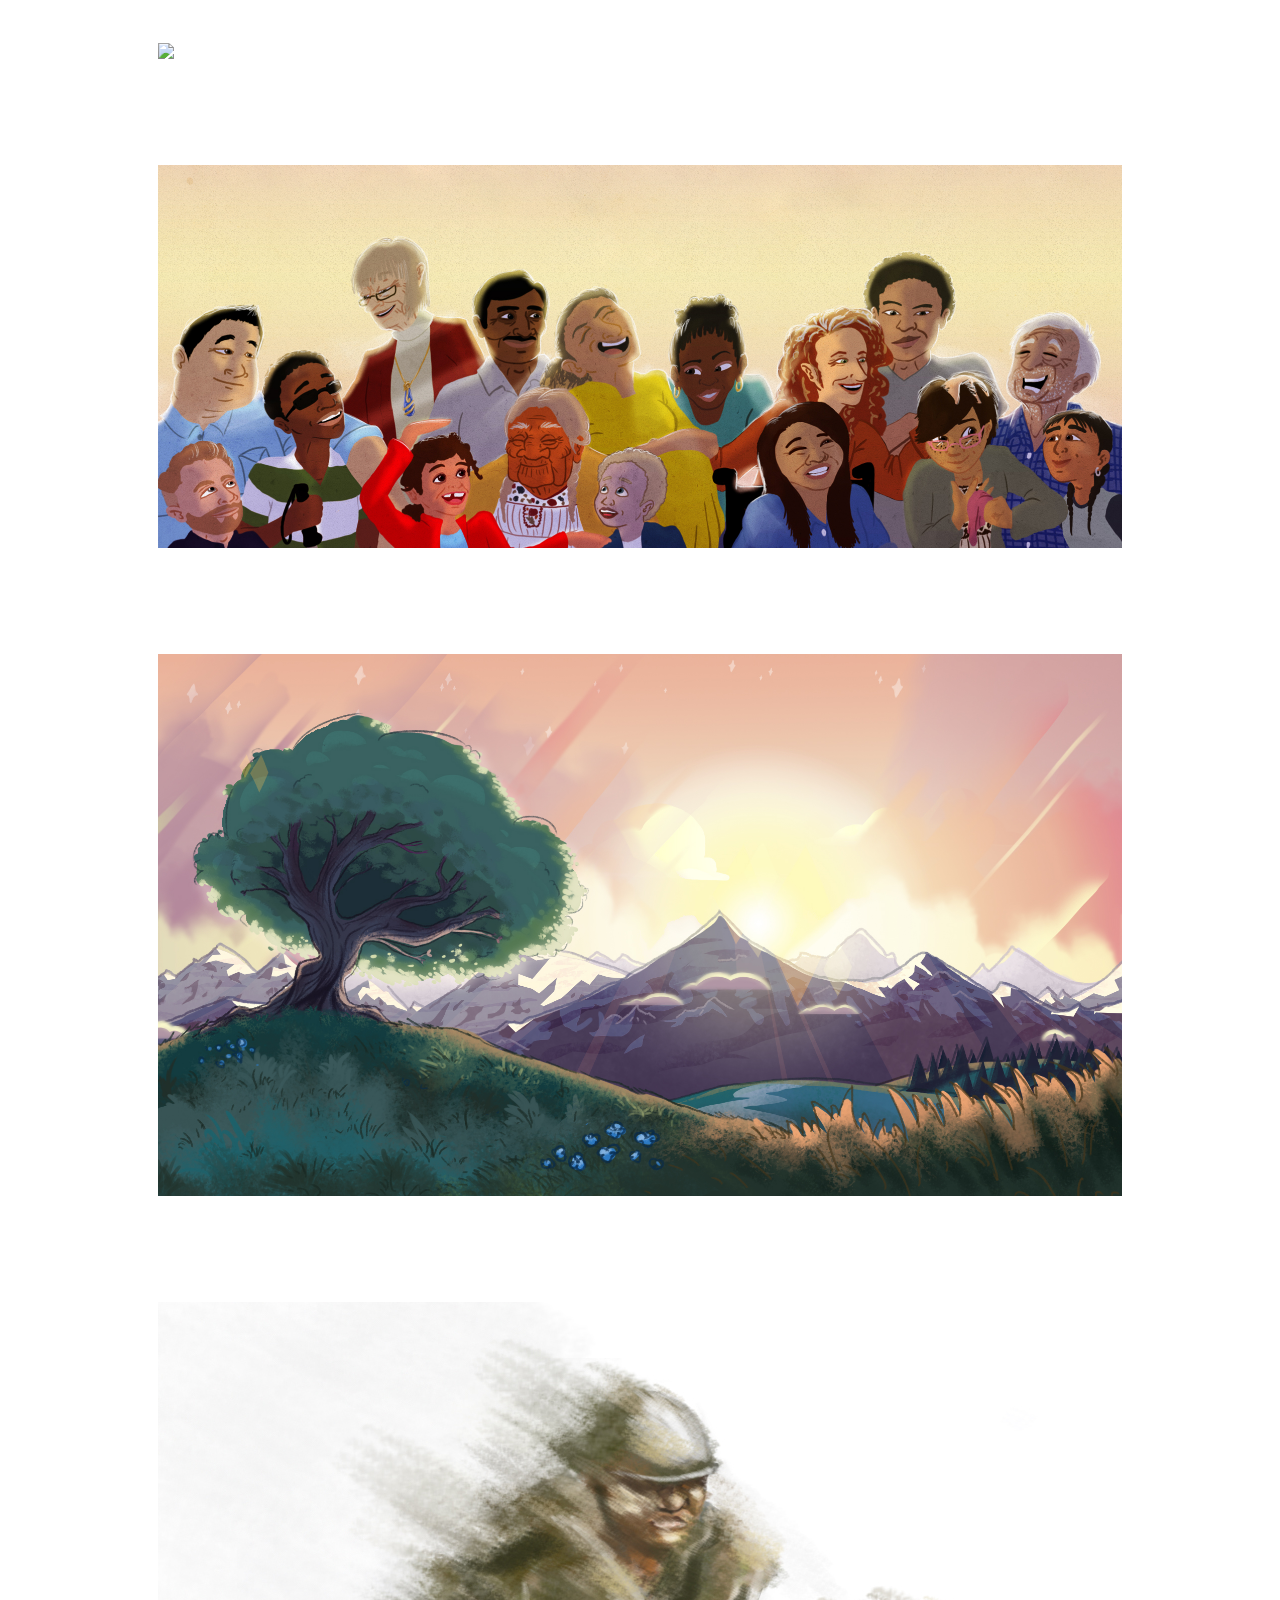
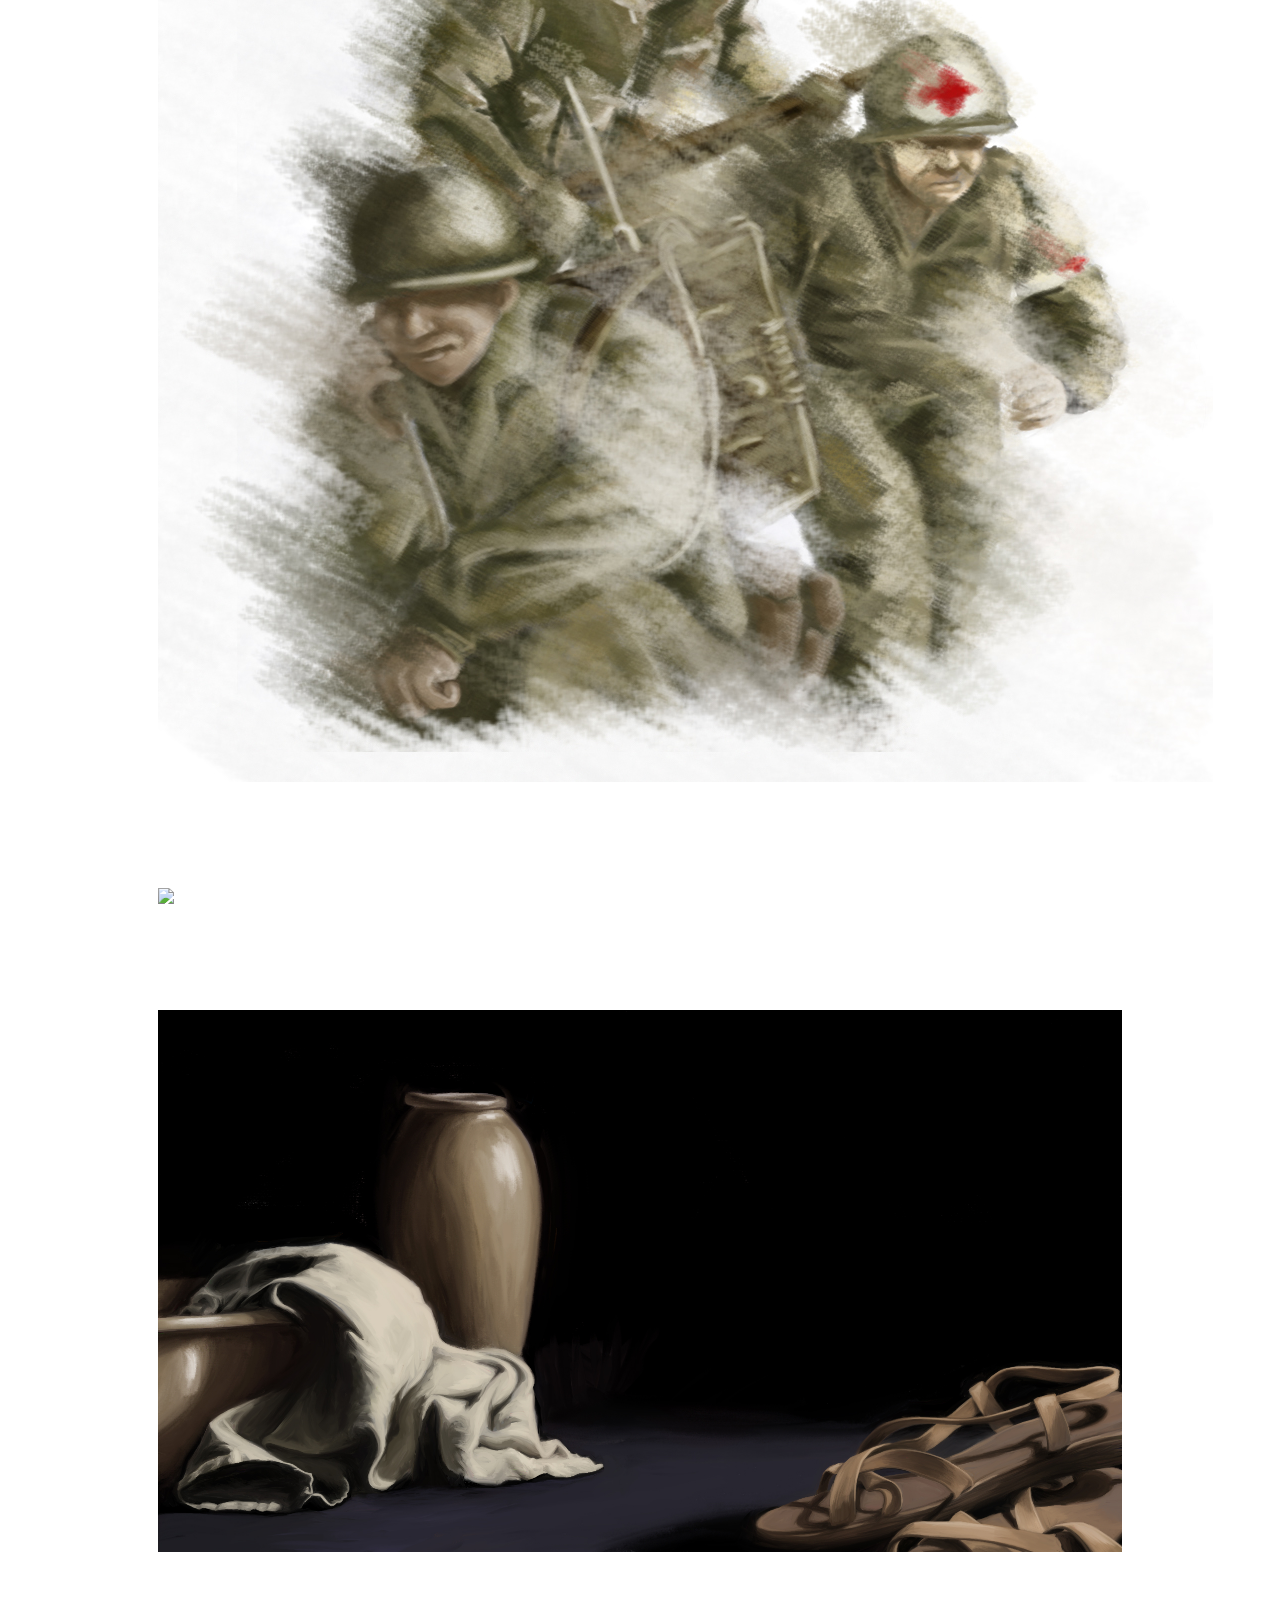
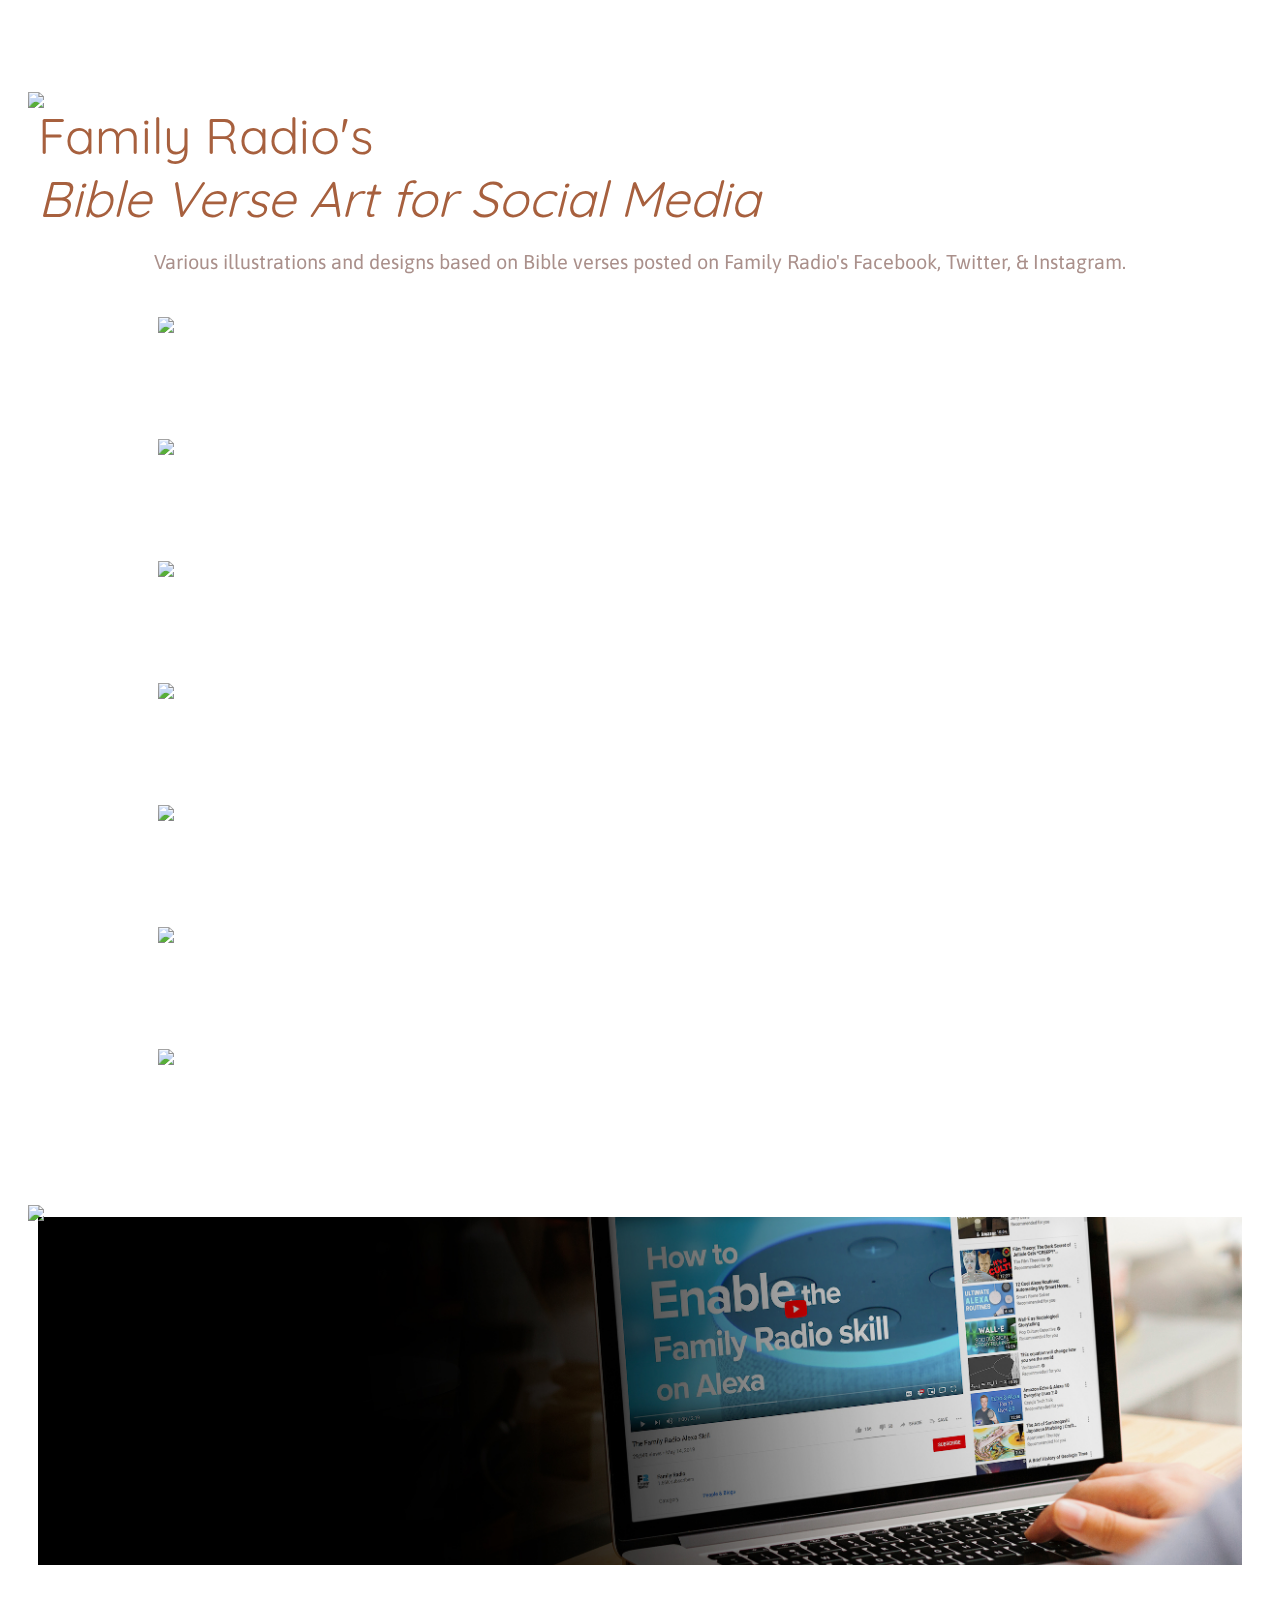
==== commit d6fb780d: "Laura's feedback 02/24" ====
--- a/index.html
+++ b/index.html
@@ -11,7 +11,7 @@
     <title>Naomi Hanson | Portfolio</title>
 
     <!-- Google Fonts -->
-    <link href="https://fonts.googleapis.com/css?family=Asap:400,500|Quicksand:300,400,500|Raleway" rel="stylesheet">
+    <link href="https://fonts.googleapis.com/css?family=Asap:400, 400i,500|Quicksand:300,400,500|Raleway" rel="stylesheet">
 
     <!-- CSS -->
     <link rel="stylesheet" type="text/css" href="css/normalize.css">
@@ -32,8 +32,8 @@
   <body>
     <header>
       <div>
-        <img class="trees-upperLeft" src="images/misc/trees_upperLeft.png">
-        <img class="trees-upperRight" src="images/misc/trees_upperRight.png">
+        <img class="trees-upperLeft" src="images/homepage/trees_upperLeft.png">
+        <img class="trees-upperRight" src="images/homepage/trees_upperRight.png">
       </div>
       <nav class="container">
         <div class="one-third">
@@ -45,9 +45,9 @@
         </div>
       </nav>
       <div class="container hero">
-        <img src="images/misc/logo.png" class="logo">
+        <img src="images/homepage/logo.png" class="logo">
         <h1>Hanson</h1>
-        <h3>Graphic Designer &amp; Illustrator</h3>
+        <h3>Illustrator &amp; Graphic Designer</h3>
       </div>
     </header>
 
@@ -58,20 +58,102 @@
         <section id="Content" class="content">
           <ul class="grid effect-2" id="grid">
             <li>
-              <img src="images/thumbnails/alexaVideo.jpg">
+              <img src="images/thumbnails/votd_temp.jpg" class="shadow">
+              <a href="#Verse-of-the-Day">
+                <div class="description">
+                  <div class="square">
+                    <span class="group">
+                      <p class="center project-kind"><small>Family Radio</small>
+                        <br><i>Verse of the Day</i></p>
+                      <p class="center role">Illustrations, Branding</p>
+                    </span>
+                  </div>
+                </div>
+              </a>
+            </li>
+            <li>
+              <img src="images/thumbnails/fr-Holidays_temp.gif" class="shadow">
+              <a href="#FR-Holidays">
+                <div class="description">
+                  <div class="square">
+                    <span class="group">
+                      <p class="center project-kind"><small>Family Radio</small>
+                        <br><i>Holiday Illustrations</i></p>
+                      <p class="center role">Illustrations, Animation</p>
+                    </span>
+                  </div>
+                </div>
+              </a>
+            </li>
+            <li>
+              <img src="images/thumbnails/fr-Verses_temp.jpg" class="shadow">
+              <a href="#FR-Verses">
+                <div class="description">
+                  <div class="square">
+                    <span class="group">
+                      <p class="center project-kind"><small>Family Radio</small>
+                        <br><i>Bible Verse Art <br>for Social Media</i></p>
+                      <p class="center role">Design, Illustrations</p>
+                    </span>
+                  </div>
+                </div>
+              </a>
+            </li>
+            <li>
+              <img src="images/thumbnails/alexaVideo.jpg" class="shadow">
               <a href="#FR-Alexa-Video">
                 <div class="description">
                   <div class="square">
                     <span class="group">
-                      <p class="center project-kind">Family Radio's <br> Alexa Skill Video</p>
-                      <p class="center role"> Storyboarding, Production, Motion Graphics</p>
+                      <p class="center project-kind"><small>Family Radio</small>
+                        <br><i>Alexa Skill Video</i></p>
+                      <p class="center role"> Writing, Storyboarding,<br>Production, Motion Graphics</p>
                     </span>
                   </div>
                 </div>
               </a>
             </li>
             <li>
-              <img src="images/thumbnails/bayBeans.jpg">
+              <img src="images/personal/logoAnimation.gif" class="shadow">
+              <div class="description">
+                <div class="square">
+                  <span class="group">
+                    <p class="center project-kind"><small>Family Radio</small>
+                      <br><i>Logo Animation Test</i></p>
+                    <p class="center role">Animation</p>
+                  </span>
+                </div>
+              </div>
+            </li>
+            <li>
+              <img src="images/thumbnails/compassionFund.jpg" class="shadow">
+              <a href="#Compassion-Fund">
+                <div class="description">
+                  <div class="square">
+                    <span class="group">
+                      <p class="center project-kind">Crowdfunding Platform</p>
+                      <p class="center role">UX/UI Design, Branding</p>
+                    </span>
+                  </div>
+                </div>
+              </a>
+            </li>
+            <li>
+              <img src="images/thumbnails/littleRobot.jpg" class="shadow">
+              <a href="#The-Little-Robot">
+                <div class="description">
+                  <div class="square">
+                    <span class="group">
+                      <p class="center project-kind"><i>The Little Robot:</i>
+                        <br> Children's Book</p>
+                      <p class="center role">Illustrations, Writing</p>
+                    </span>
+                  </div>
+                </div>
+              </a>
+            </li>
+            <li>
+              <img src="images/thumbnails/bayBeans.jpg" class="shadow">
               <a href="#Bay-Beans">
                 <div class="description">
                   <div class="square">
@@ -84,34 +166,7 @@
               </a>
             </li>
             <li>
-              <img src="images/thumbnails/littleRobot.jpg">
-              <a href="#The-Little-Robot">
-                <div class="description">
-                  <div class="square">
-                    <span class="group">
-                      <p class="center project-kind">The Little Robot: <br> Children's Book</p>
-                      <p class="center role">Illustrations, Writing</p>
-                    </span>
-                  </div>
-                </div>
-              </a>
-            </li>
-            <li>
-              <img src="images/thumbnails/compassionFund.jpg">
-              <a href="#Compassion-Fund">
-                <div class="description">
-                  <div class="square">
-                    <span class="group">
-                      <p class="center project-kind">Crowdfunding Platform</p>
-                      <p class="center role">UX/UI Design, Branding</p>
-                    </span>
-                  </div>
-                </div>
-              </a>
-            </li>
-            <li>
-              <img src="images/thumbnails/csLewis.jpg">
-              <a href="#Cs-Lewis">
+              <img src="images/thumbnails/csLewis.jpg" class="shadow">
                 <div class="description">
                   <div class="square">
                     <span class="group">
@@ -120,15 +175,15 @@
                     </span>
                   </div>
                 </div>
-              </a>
-            </li>
-            <li>
-              <img src="images/thumbnails/magiciansNephew.jpg">
+            </li>
+            <li>
+              <img src="images/thumbnails/magiciansNephew.jpg" class="shadow">
               <a href="#The-Magicians-Nephew">
                 <div class="description">
                   <div class="square">
                     <span class="group">
-                      <p class="center project-kind">The Magician's Nephew: <br> Animation Project</p>
+                      <p class="center project-kind"><i>The Magician's Nephew:</i>
+                        <br> Animation Project</p>
                       <p class="center role">Illustrations, Visual Development</p>
                     </span>
                   </div>
@@ -142,7 +197,7 @@
         <section id="About" class="About">
           <div class="container about-content">
             <div class="one-third">
-              <img src="images/misc/portrait.png" class="about-photo">
+              <img src="images/homepage/portrait.png" class="about-photo">
             </div>
             <div class="two-third">
               <h2>About</h2>
@@ -184,8 +239,8 @@
 
 <!-- FOOTER -->
         <footer>
-          <img class="trees-lowerLeft" src="images/misc/trees_lowerLeft.png">
-          <img class="trees-lowerRight" src="images/misc/trees_lowerRight.png">
+          <img class="trees-lowerLeft" src="images/homepage/trees_lowerLeft.png">
+          <img class="trees-lowerRight" src="images/homepage/trees_lowerRight.png">
         </footer>
 
     	</div>
@@ -193,46 +248,124 @@
 <!-- OVERLAYS -->
       <div class="remodal-overlay"></div>
 
-<!-- FAMILY RADIO'S PROMOS
-      <div class="remodal" data-remodal-id="The-Magicians-Nephew">
-        <button data-remodal-action="close" class="remodal-close" aria-label="Close"><img src="images/misc/cross_light.png"></button>
+<!-- FAMILY RADIO'S VERSE OF THE DAY -->
+      <div class="remodal" data-remodal-id="Verse-of-the-Day">
+        <button data-remodal-action="close" class="remodal-close" aria-label="Close"><img src="images/homepage/cross_light.png"></button>
         <header class="">
-          <h2>The Magician's Nephew</h2>
-          <p class="no-cs-summary">A collaborative project to visually design a look for a potential animated adaption of C.S. Lewis' "The Magician's Nephew".</p>
-        </header>
-        <section class="container overlay-content">
-          <img src="images/theMagiciansNephew/mn_01_pinterest.jpg" class="overlay-images">
-          <p>Early research and inspiration</p>
-        </section>
-        <section class="container overlay-content">
-          <img src="images/theMagiciansNephew/mn_02_charExplore.jpg" class="overlay-images">
-          <p>Character Explorations</p>
-        </section>
-        <section class="container overlay-content">
-          <img src="images/theMagiciansNephew/mn_03_charLineUp.jpg" class="overlay-images">
-          <p>Final Character Designs</p>
-        </section>
-        <section class="container overlay-content">
-          <img src="images/theMagiciansNephew/mn_04_treeExplore.jpg" class="overlay-images">
-          <p>Environment Explorations</p>
-        </section>
-        <section class="container overlay-content">
-          <img src="images/theMagiciansNephew/mn_05_lightExplore.jpg" class="overlay-images">
-          <p>Lighting Explorations</p>
-        </section>
-        <section class="container overlay-content">
-          <img src="images/theMagiciansNephew/mn_06_worldBtwn.jpg" class="overlay-images">
-          <p>Concept Illustration: The Wood Between the Worlds</p>
-        </section>
-        <section class="container overlay-content">
-          <img src="images/theMagiciansNephew/mn_07_charn.jpg" class="overlay-images">
-          <p>Concept Illustration: The Lost World of Charn</p>
-        </section>
-      </div> -->
+          <h2>Family Radio's <br><i>Verse of the Day</i></h2>
+          <p class="no-cs-summary">A series of 12 designs for a year-long opt-in email campaign.
+            <br>Research was done to find symbolic and biblical imagery corresponding to the theme of the month to inform the final design of each graphic.</p>
+        </header>
+        <section class="container overlay-content">
+          <img src="images/fr-votd/01_votd_january.jpg" class="overlay-images">
+          <p><b>January</b> - <i>New Beginnings</i></p>
+        </section>
+        <section class="container overlay-content">
+          <img src="images/fr-votd/02_votd_february.jpg" class="overlay-images">
+          <p><b>February</b> - <i>Love (of Christ, towards others, etc.)</i></p>
+        </section>
+        <section class="container overlay-content">
+          <img src="images/fr-votd/03_votd_march.jpg" class="overlay-images">
+          <p><b>March</b> - <i>Community</i></p>
+        </section>
+        <section class="container overlay-content">
+          <img src="images/fr-votd/04_votd_april.jpg" class="overlay-images">
+          <p><b>April</b> - <i>Grace</i></p>
+        </section>
+        <section class="container overlay-content">
+          <img src="images/fr-votd/05_votd_may.jpg" class="overlay-images">
+          <p><b>May</b> - <i>Joy!</i></p>
+        </section>
+        <section class="container overlay-content">
+          <img src="images/fr-votd/06_votd_june.jpg" class="overlay-images">
+          <p><b>June</b> - <i>Kindness</i></p>
+        </section>
+        <section class="container overlay-content">
+          <img src="images/fr-votd/07_votd_july.jpg" class="overlay-images">
+          <p><b>July</b> - <i>Freedom!</i></p>
+        </section>
+        <section class="container overlay-content">
+          <img src="images/fr-votd/08_votd_august.jpg" class="overlay-images">
+          <p><b>August</b> - <i>Comfort</i></p>
+        </section>
+        <section class="container overlay-content">
+          <img src="images/fr-votd/09_votd_september.jpg" class="overlay-images">
+          <p><b>September</b> - <i>Encouragement</i></p>
+        </section>
+        <section class="container overlay-content">
+          <img src="images/fr-votd/10_votd_october.jpg" class="overlay-images">
+          <p><b>October</b> - <i>Hope</i></p>
+        </section>
+        <section class="container overlay-content">
+          <img src="images/fr-votd/11_votd_november.jpg" class="overlay-images">
+          <p><b>November</b> - <i>Gratitude</i></p>
+        </section>
+        <section class="container overlay-content">
+          <img src="images/fr-votd/12_votd_december.jpg" class="overlay-images">
+          <p><b>December</b> - <i>Peace on Earth</i></p>
+        </section>
+      </div>
+
+<!-- FAMILY RADIO'S HOLIDAYS -->
+      <div class="remodal" data-remodal-id="FR-Holidays">
+        <button data-remodal-action="close" class="remodal-close" aria-label="Close"><img src="images//cross_light.png"></button>
+        <header class="">
+          <h2>Family Radio's <br><i>Holiday Illustrations</i></h2>
+          <p class="no-cs-summary">Various illustrations &amp animations for holidays posted on Family Radio's Facebook, Twitter, &amp Instagram and used for email blasts.</p>
+        </header>
+        <section class="container overlay-content">
+          <img src="images/fr-Holidays/2019_thanksgiving_eCard.gif" class="overlay-images">
+        </section>
+        <section class="container overlay-content">
+          <img src="images/fr-Holidays/sanctityOfLife_fb-Twitter.jpg" class="overlay-images">
+        </section>
+        <section class="container overlay-content">
+          <img src="images/fr-Holidays/arborDay_fb-Twitter.jpg" class="overlay-images">
+        </section>
+        <section class="container overlay-content">
+          <img src="images/fr-Holidays/dDay_fb-Twitter.jpg" class="overlay-images-vertical shadow">
+        </section>
+        <section class="container overlay-content">
+          <img src="images/fr-Holidays/fathersDay_fb-Twitter (2).jpg" class="overlay-images shadow">
+        </section>
+        <section class="container overlay-content">
+          <img src="images/fr-Holidays/worldHumanitarianDay_fb-Twitter.jpg" class="overlay-images">
+        </section>
+      </div>
+
+<!-- FAMILY RADIO'S VERSE ART -->
+      <div class="remodal" data-remodal-id="FR-Verses">
+        <button data-remodal-action="close" class="remodal-close" aria-label="Close"><img src="images//cross_light.png"></button>
+        <header class="">
+          <h2>Family Radio's <br><i>Bible Verse Art for Social Media</i></h2>
+          <p class="no-cs-summary">Various illustrations and designs based on Bible verses posted on Family Radio's Facebook, Twitter, &amp Instagram.</p>
+        </header>
+        <section class="container overlay-content">
+          <img src="images/fr-Verses/2019_december_hos.11.01_insta.jpg" class="overlay-images-vertical">
+        </section>
+        <section class="container overlay-content">
+          <img src="images/fr-Verses/2019_december_mic.05.02_fb-Twitter.jpg" class="overlay-images">
+        </section>
+        <section class="container overlay-content">
+          <img src="images/fr-Verses/2019_mar_2the.03.03_fb-Twitter.jpg" class="overlay-images">
+        </section>
+        <section class="container overlay-content">
+          <img src="images/fr-Verses/Psa.95.03-05_FB-Twitter.jpg" class="overlay-images">
+        </section>
+        <section class="container overlay-content">
+          <img src="images/fr-Verses/lamentations-3_FB-Twitter.jpg" class="overlay-images">
+        </section>
+        <section class="container overlay-content">
+          <img src="images/fr-Verses/2018_nov_mat.05.44_fb-twitter.jpg" class="overlay-images">
+        </section>
+        <section class="container overlay-content">
+          <img src="images/fr-Verses/GodtheFather_FB-Twitter.jpg" class="overlay-images">
+        </section>
+      </div>
 
 <!-- FR ALEXA VIDEO -->
       <div class="remodal" data-remodal-id="FR-Alexa-Video">
-        <button data-remodal-action="close" class="remodal-close" aria-label="Close"><img src="images/misc/cross_light.png"></button>
+        <button data-remodal-action="close" class="remodal-close" aria-label="Close"><img src="images//cross_light.png"></button>
         <header class="AV-hero">
           <iframe width="560" height="315" src="https://www.youtube.com/embed/Hq-XEeq3Zxg" frameborder="0" allow="accelerometer; autoplay; encrypted-media; gyroscope; picture-in-picture" allowfullscreen class="hero-image"></iframe>
           <!-- <img src="images/alexaVideo/mockUp_alexa.jpg" class="hero-image"> -->
@@ -253,7 +386,7 @@
           </p>
         </section>
         <section class="container overlay-content">
-          <img src="images/alexaVideo/alexa_images_scriptStoryboard.jpg" class="overlay-images">
+          <img src="images/alexaVideo/alexa_images_scriptStoryboard.jpg" class="overlay-images shadow">
         </section>
         <section class="process">
           <p class="remodal-description">
@@ -261,7 +394,7 @@
           </p>
         </section>
         <section class="container overlay-content">
-          <img src="images/alexaVideo/alexa_images_researchFinalShot.jpg" class="overlay-images">
+          <img src="images/alexaVideo/alexa_images_researchFinalShot.jpg" class="overlay-images shadow">
         </section>
         <section class="process">
           <p class="remodal-description">
@@ -269,7 +402,7 @@
           </p>
         </section>
         <section class="container overlay-content">
-          <img src="images/alexaVideo/alexa_images_emailFacebook.jpg" class="overlay-images">
+          <img src="images/alexaVideo/alexa_images_emailFacebook.jpg" class="overlay-images shadow">
         </section>
         <section class="process">
           <h4 class="overlay-titles">Conclusion</h4>
@@ -278,7 +411,7 @@
           </p>
         </section>
         <section class="container overlay-content">
-          <img src="images/alexaVideo/alexa_images_analytics.jpg" class="overlay-images">
+          <img src="images/alexaVideo/alexa_images_analytics.jpg" class="overlay-images shadow">
         </section>
         <section class="process">
           <p class="remodal-description">
@@ -289,12 +422,12 @@
 
 <!-- BAY BEANS: CASE STUDY -->
       <div class="remodal" data-remodal-id="Bay-Beans">
-        <button data-remodal-action="close" class="remodal-close" aria-label="Close"><img class="x" src="images/misc/cross_light.png"></button>
+        <button data-remodal-action="close" class="remodal-close" aria-label="Close"><img class="x" src="images//cross_light.png"></button>
         <header class="BB-hero">
           <img src="images/bayBeans/mockUp-BB.jpg" class="hero-image">
           <h2 class="hero-header">Bay Beans</h2>
           <p class="summary">Designed to help college students find the perfect cafe for studying or hanging out.</p>
-          <li class="btn-outline"><a href="https://invis.io/QVABIRWAD">View Prototype</a></li>
+          <li class="btn-outline"><a href="https://invis.io/QVABIRWAD" target="_blank">View Prototype</a></li>
         </header>
         <section class="problem-solution">
           <div class="container">
@@ -321,7 +454,7 @@
           </p>
         </section>
         <section class="container overlay-content">
-          <img src="images/bayBeans/research_surveys.jpg" class="overlay-images">
+          <img src="images/bayBeans/research_surveys.jpg" class="overlay-images shadow">
         </section>
         <section class="process">
           <p class="remodal-description">
@@ -329,7 +462,7 @@
           </p>
         </section>
         <section class="container overlay-content">
-          <img src="images/bayBeans/tonOfinfo.jpg" class="overlay-images">
+          <img src="images/bayBeans/tonOfinfo.jpg" class="overlay-images shadow">
         </section>
         <section class="process">
           <p class="remodal-description">
@@ -376,12 +509,12 @@
 
 <!-- COMPASSION FUND: CASE STUDY -->
       <div class="remodal" data-remodal-id="Compassion-Fund">
-        <button data-remodal-action="close" class="remodal-close" aria-label="Close"><img class="x" src="images/misc/cross_light.png"></button>
+        <button data-remodal-action="close" class="remodal-close" aria-label="Close"><img class="x" src="images//cross_light.png"></button>
         <header class="CF-hero">
           <img src="images/compassionFund/mockUp-CF.jpg" class="hero-image">
           <h2 class="hero-header">Compassion Fund</h2>
           <p class="summary">Designed to raise awareness of various causes &amp; needs around the world.</p>
-          <li class="btn-outline"><a href="https://invis.io/ATAR80SGU">View Prototype</a></li>
+          <li class="btn-outline"><a href="https://invis.io/ATAR80SGU" target="_blank">View Prototype</a></li>
         </header>
         <section class="problem-solution">
           <div class="container">
@@ -422,7 +555,7 @@
           </p>
         </section>
         <section class="container overlay-content">
-          <img src="images/compassionFund/cf_02_responses.jpg" class="overlay-images">
+          <img src="images/compassionFund/cf_02_responses.jpg" class="overlay-images shadow">
         </section>
         <section class="process">
           <p class="remodal-description">
@@ -538,7 +671,7 @@
 
 <!-- C.S. LEWIS: CASE STUDY -->
       <div class="remodal" data-remodal-id="Cs-Lewis">
-        <button data-remodal-action="close" class="remodal-close" aria-label="Close"><img src="images/misc/cross_light.png"></button>
+        <button data-remodal-action="close" class="remodal-close" aria-label="Close"><img src="images//cross_light.png"></button>
         <header class="CSL-hero">
           <img src="images/csLewis/mockUp-CSL_02.jpg" class="hero-image">
           <h2 class="hero-header">The C.S. Lewis Collection</h2>
@@ -565,10 +698,11 @@
 
 <!-- THE LITTLE ROBOT -->
       <div class="remodal" data-remodal-id="The-Little-Robot">
-        <button data-remodal-action="close" class="remodal-close" aria-label="Close"><img src="images/misc/cross_light.png"></button>
+        <button data-remodal-action="close" class="remodal-close" aria-label="Close"><img src="images//cross_light.png"></button>
         <header class="">
           <h2>The Little Robot</h2>
-          <p class="no-cs-summary">An original reimagining of "The Little Mermaid" with the illustrations done in Photoshop. Printed book was given to Malcolm X Elementary school of Berkeley, CA.</p>
+          <p class="no-cs-summary">An original reimagining of <i>The Little Mermaid</i> with the illustrations done in Photoshop.
+            <br>Printed book was given to Malcolm X Elementary school of Berkeley, CA.</p>
         </header>
         <section class="container overlay-content">
           <img src="images/theLittleRobot/LR_01.jpg" class="overlay-images-vertical">
@@ -589,13 +723,13 @@
 
 <!-- THE MAGICIAN'S NEPHEW -->
       <div class="remodal" data-remodal-id="The-Magicians-Nephew">
-        <button data-remodal-action="close" class="remodal-close" aria-label="Close"><img src="images/misc/cross_light.png"></button>
+        <button data-remodal-action="close" class="remodal-close" aria-label="Close"><img src="images/homepage/cross_light.png"></button>
         <header class="">
           <h2>The Magician's Nephew</h2>
-          <p class="no-cs-summary">A collaborative project to visually design a look for a potential animated adaption of C.S. Lewis' "The Magician's Nephew".</p>
-        </header>
-        <section class="container overlay-content">
-          <img src="images/theMagiciansNephew/mn_01_pinterest.jpg" class="overlay-images">
+          <p class="no-cs-summary">A collaborative project to visually design a look for a potential animated adaption of C.S. Lewis' <i>The Magician's Nephew</i>.</p>
+        </header>
+        <section class="container overlay-content">
+          <img src="images/theMagiciansNephew/mn_01_pinterest.jpg" class="overlay-images shadow">
           <p>Early research and inspiration</p>
         </section>
         <section class="container overlay-content">
@@ -607,7 +741,7 @@
           <p>Final Character Designs</p>
         </section>
         <section class="container overlay-content">
-          <img src="images/theMagiciansNephew/mn_04_treeExplore.jpg" class="overlay-images">
+          <img src="images/theMagiciansNephew/mn_04_treeExplore.jpg" class="overlay-images shadow">
           <p>Environment Explorations</p>
         </section>
         <section class="container overlay-content">
@@ -615,7 +749,7 @@
           <p>Lighting Explorations</p>
         </section>
         <section class="container overlay-content">
-          <img src="images/theMagiciansNephew/mn_06_worldBtwn.jpg" class="overlay-images">
+          <img src="images/theMagiciansNephew/mn_06_worldBtwn.jpg" class="overlay-images shadow">
           <p>Concept Illustration: The Wood Between the Worlds</p>
         </section>
         <section class="container overlay-content">
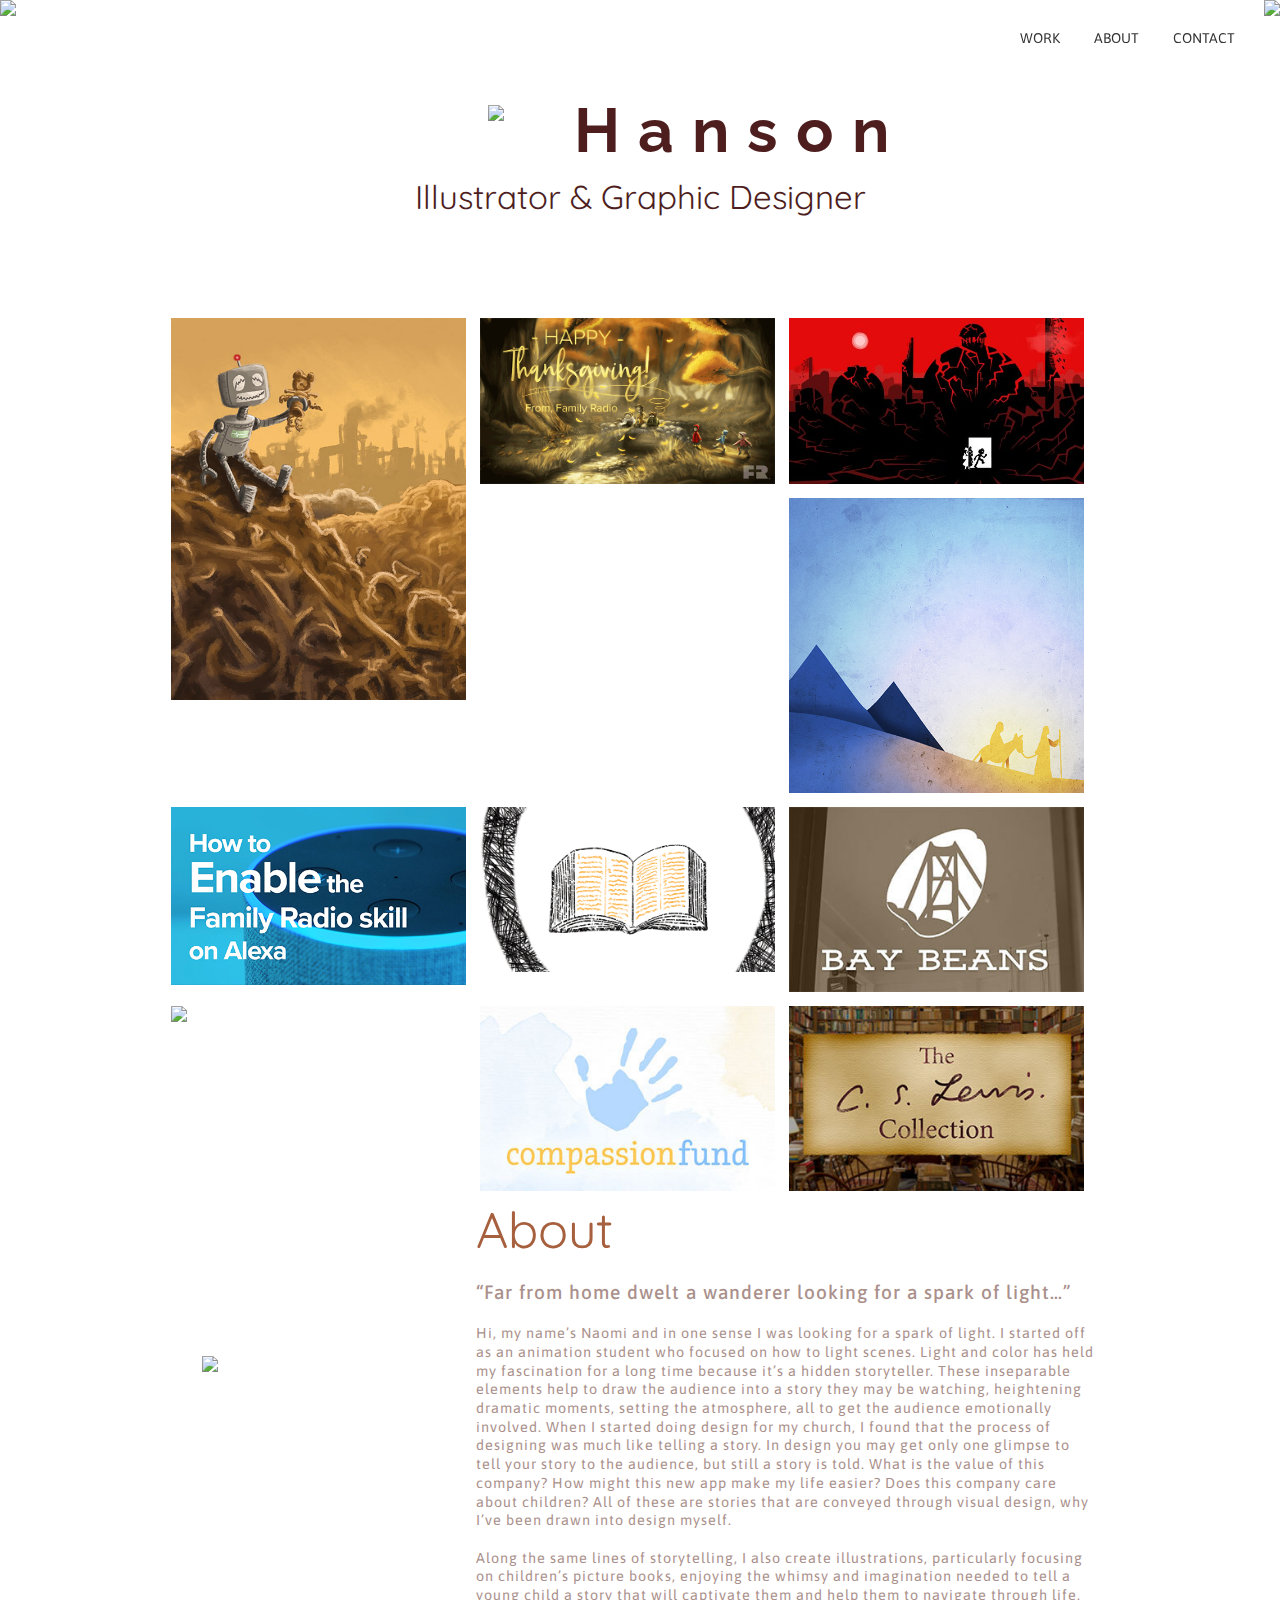
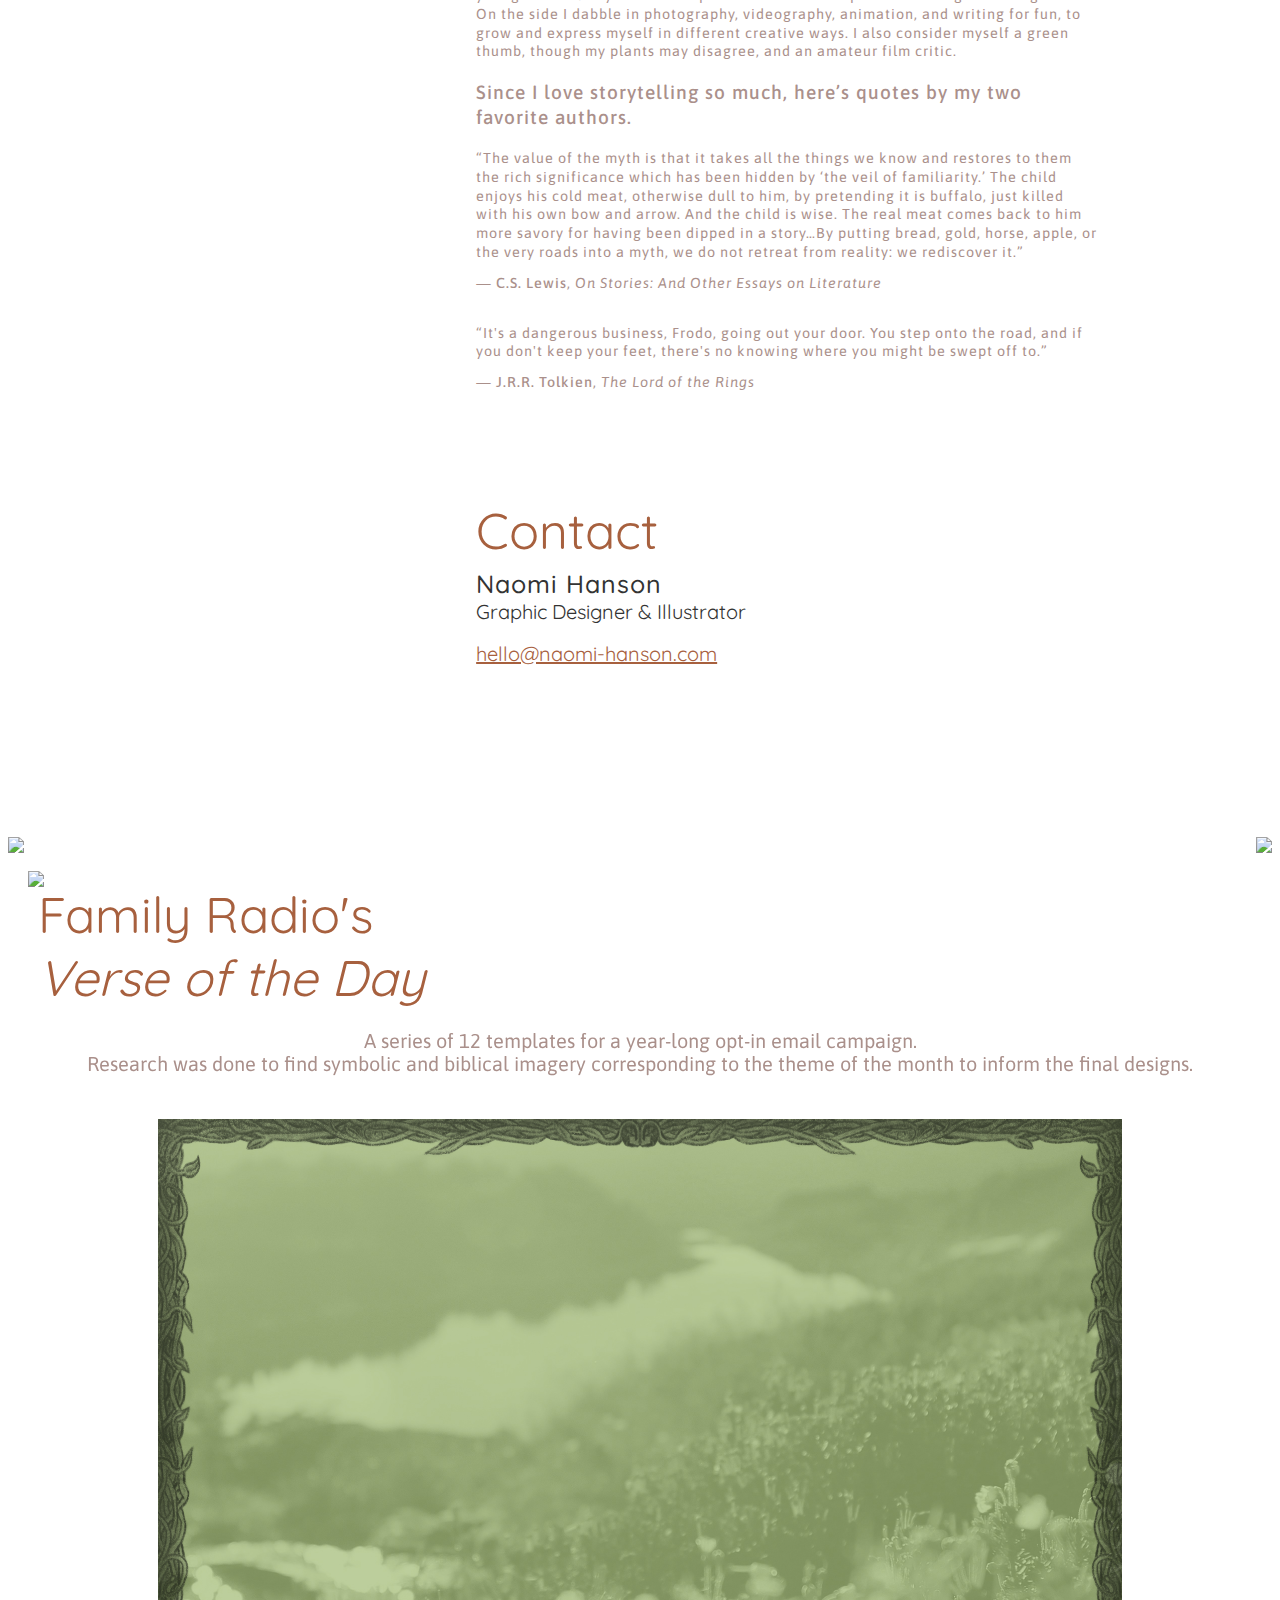
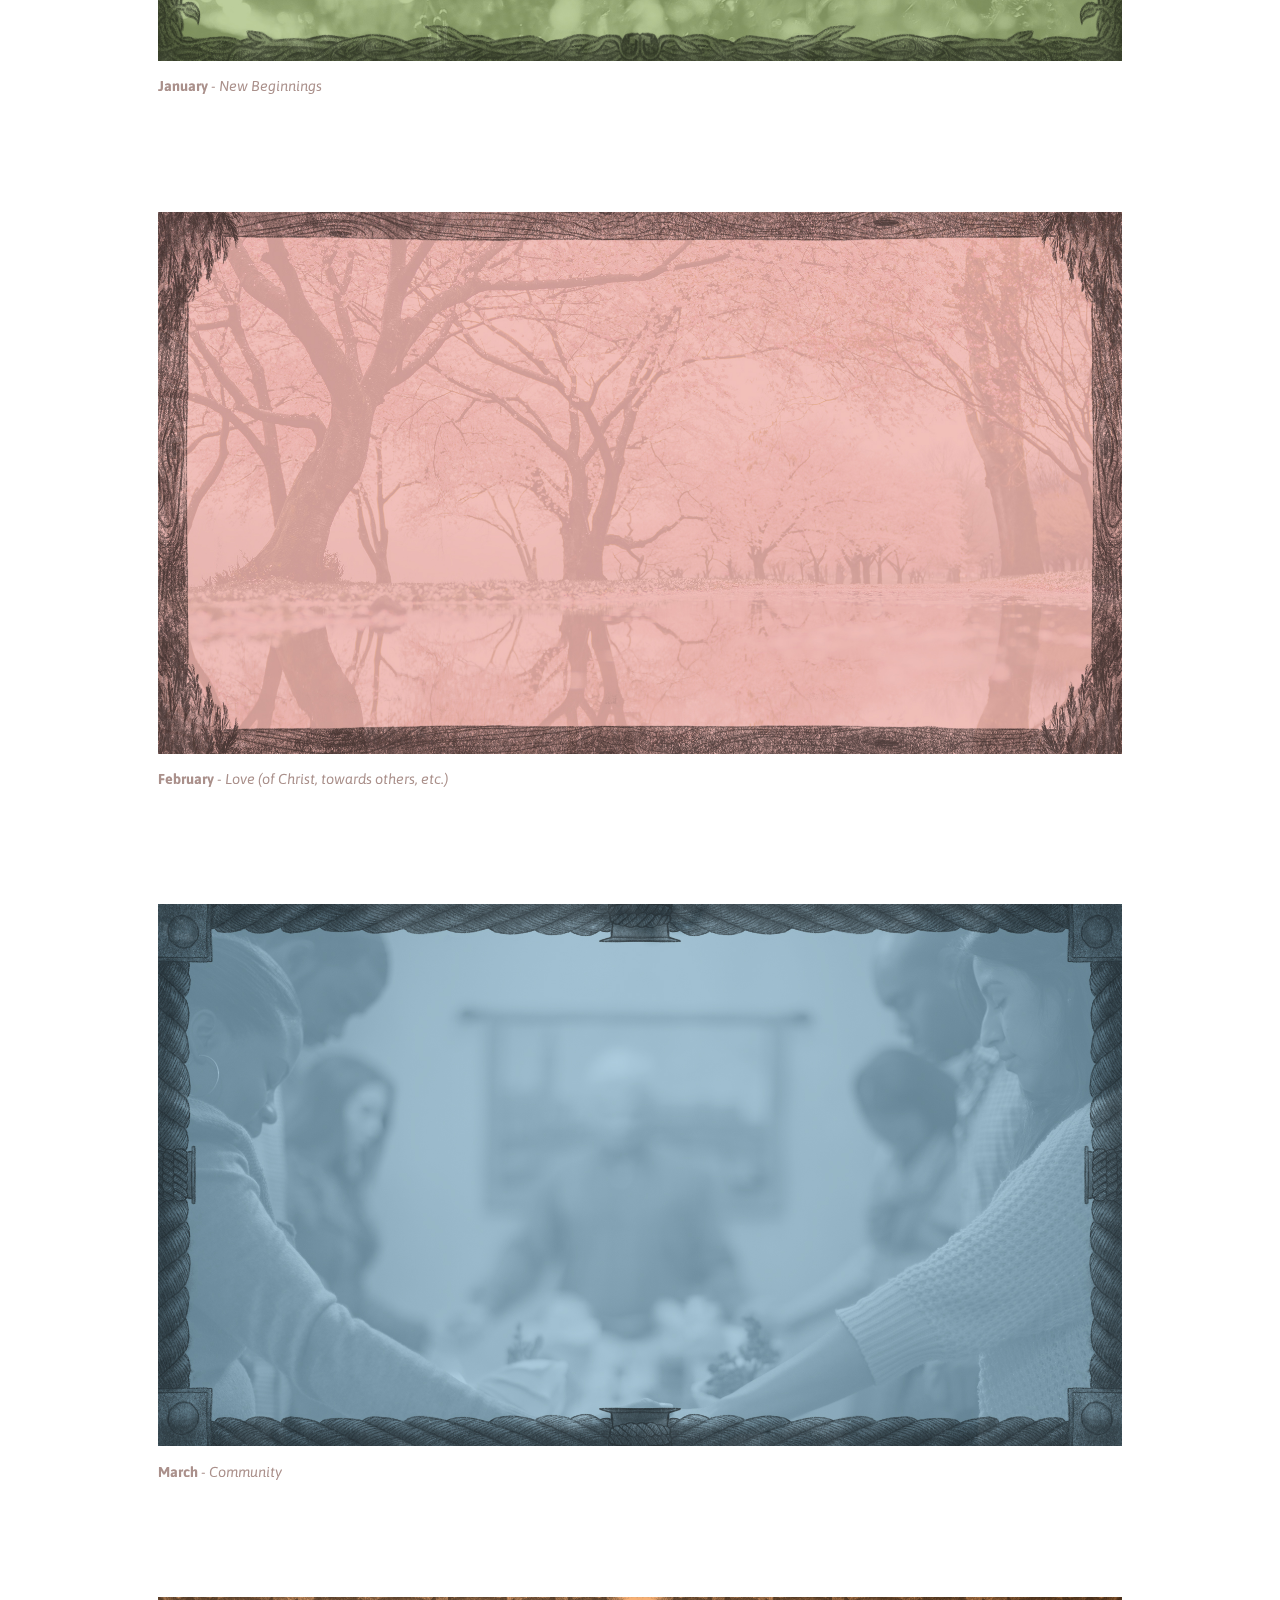
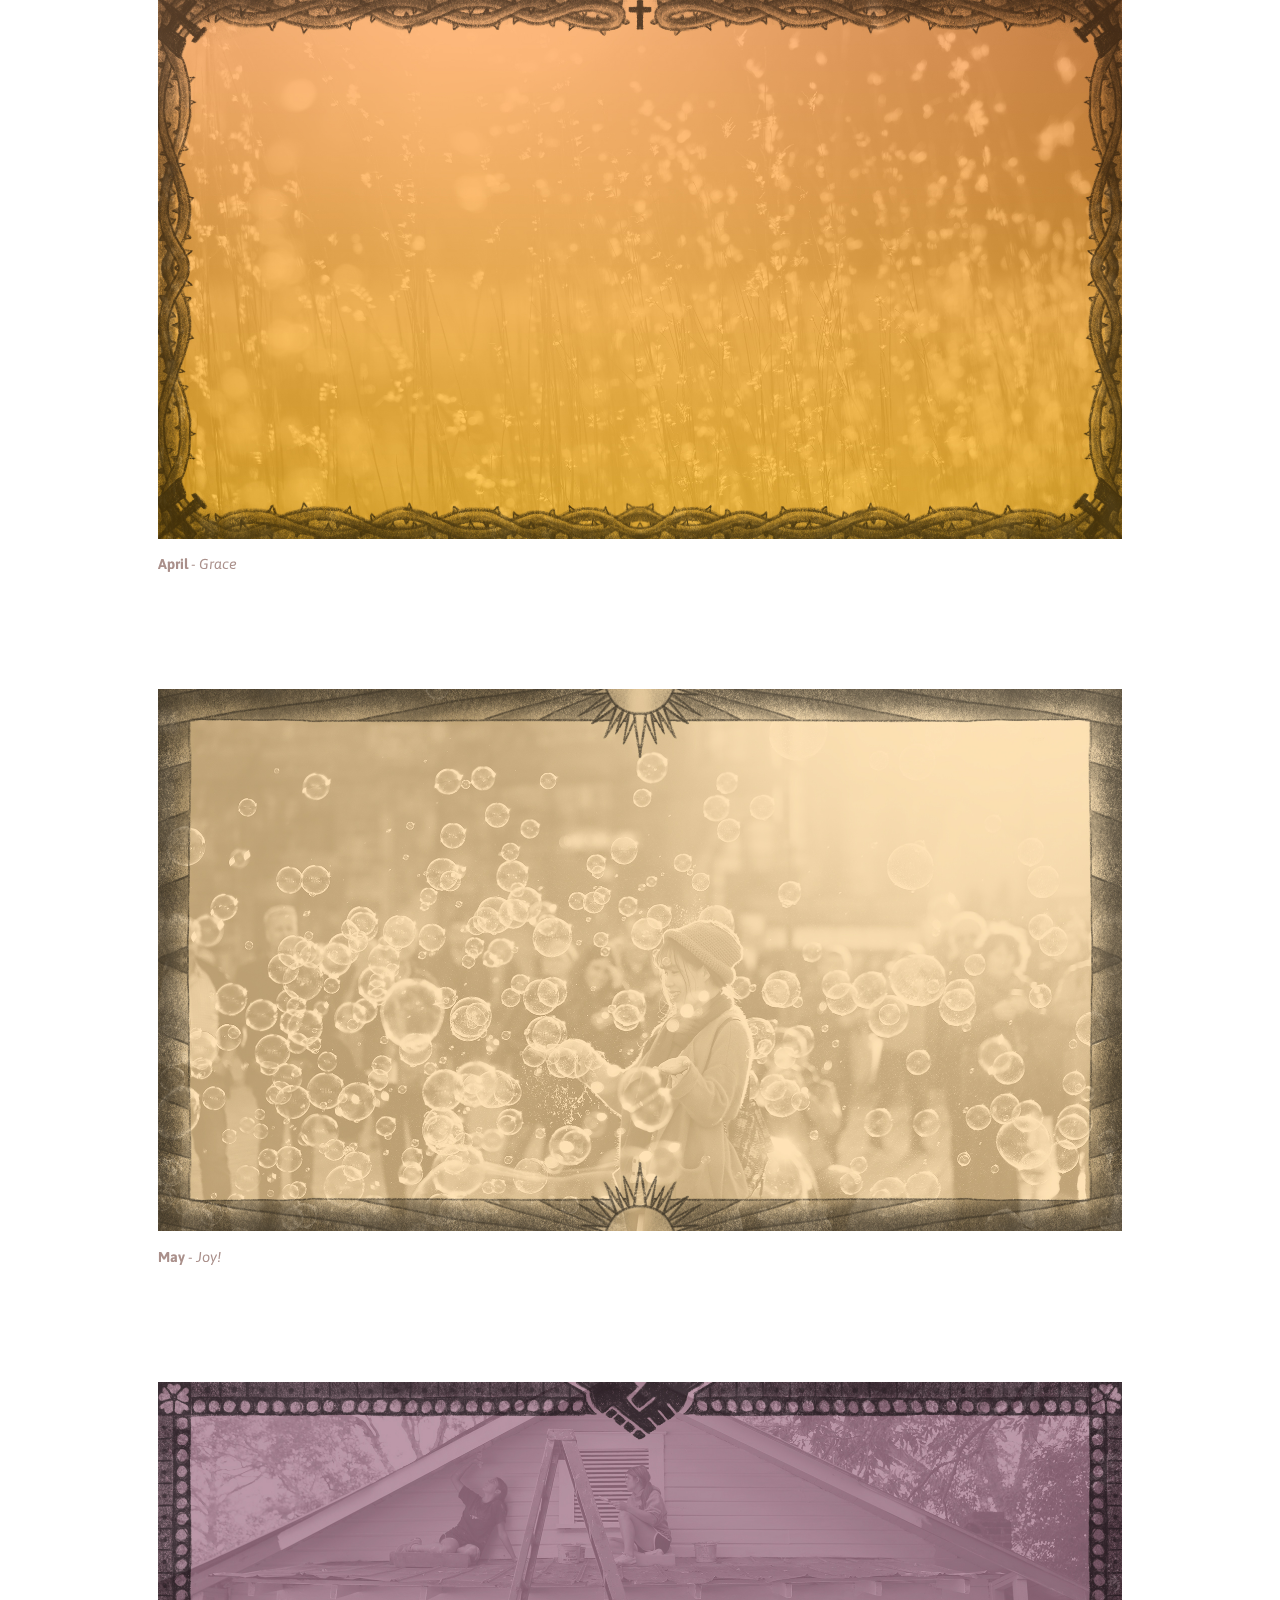
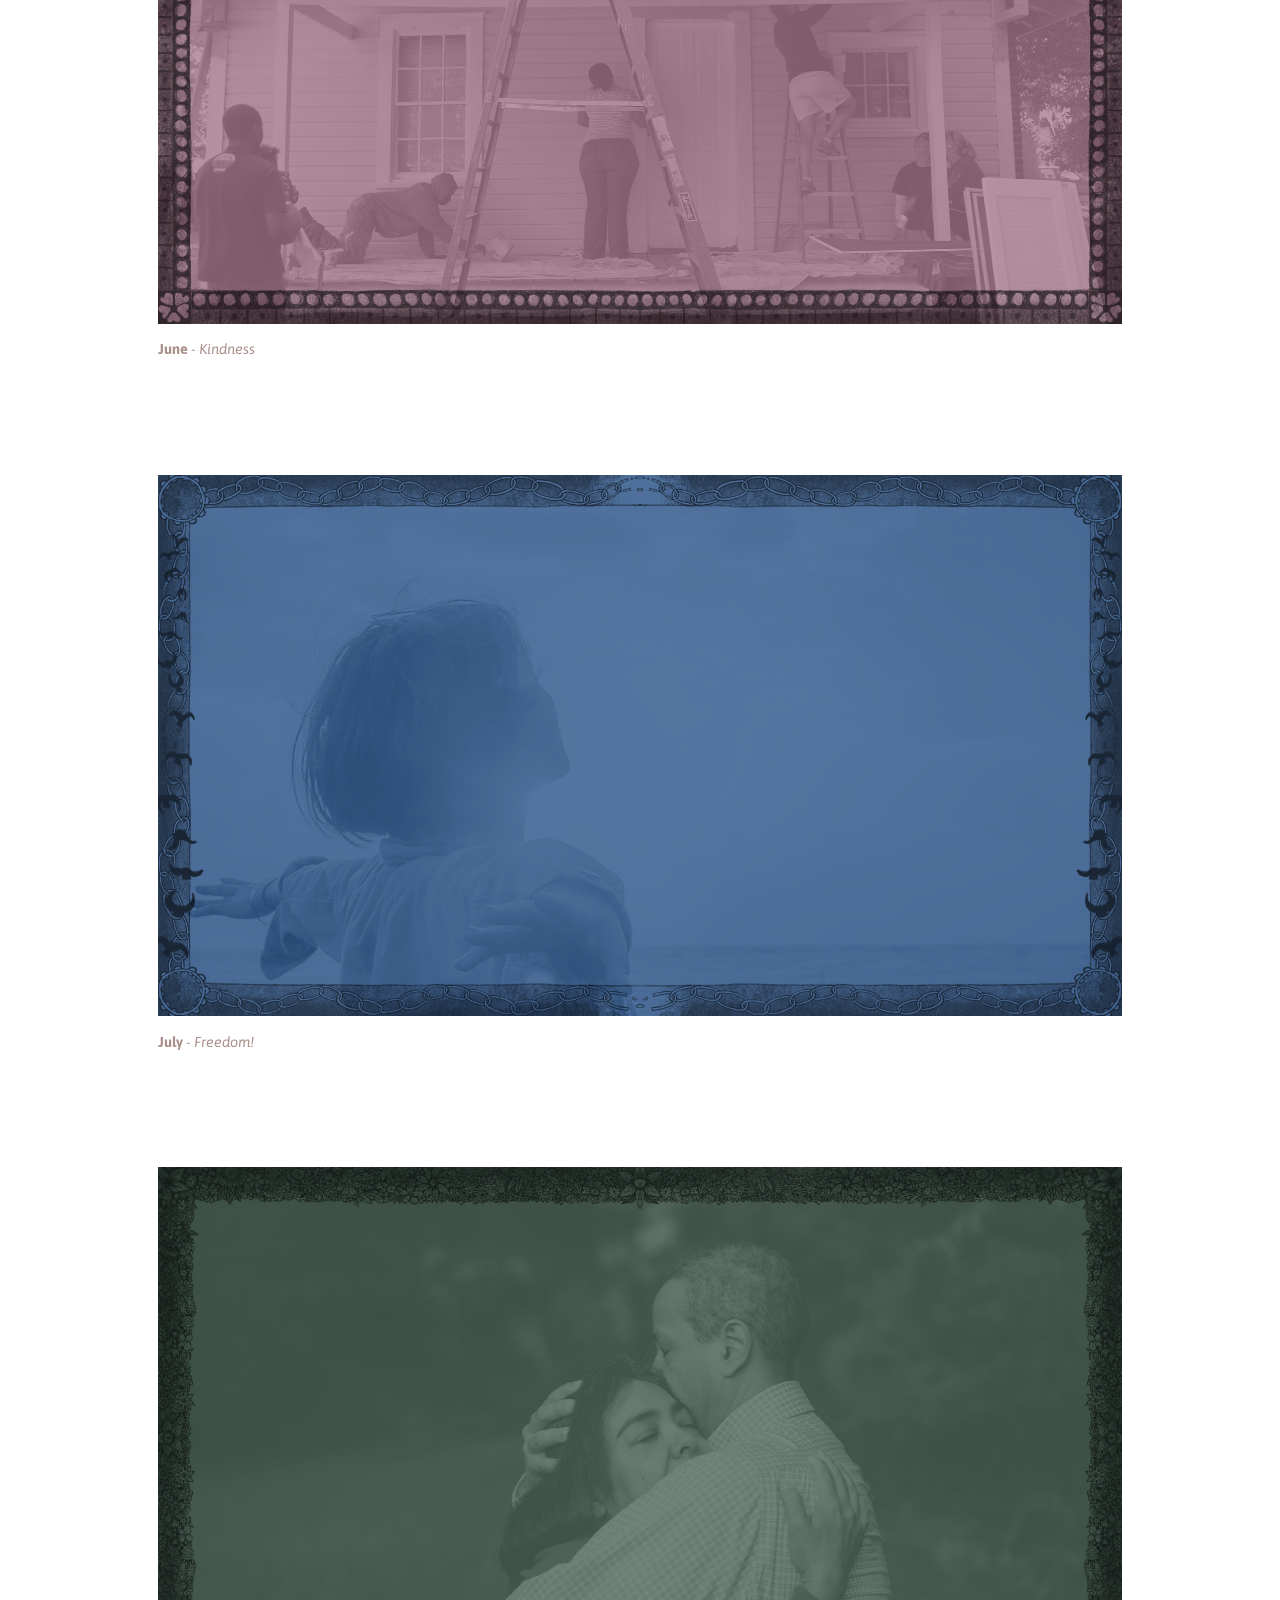
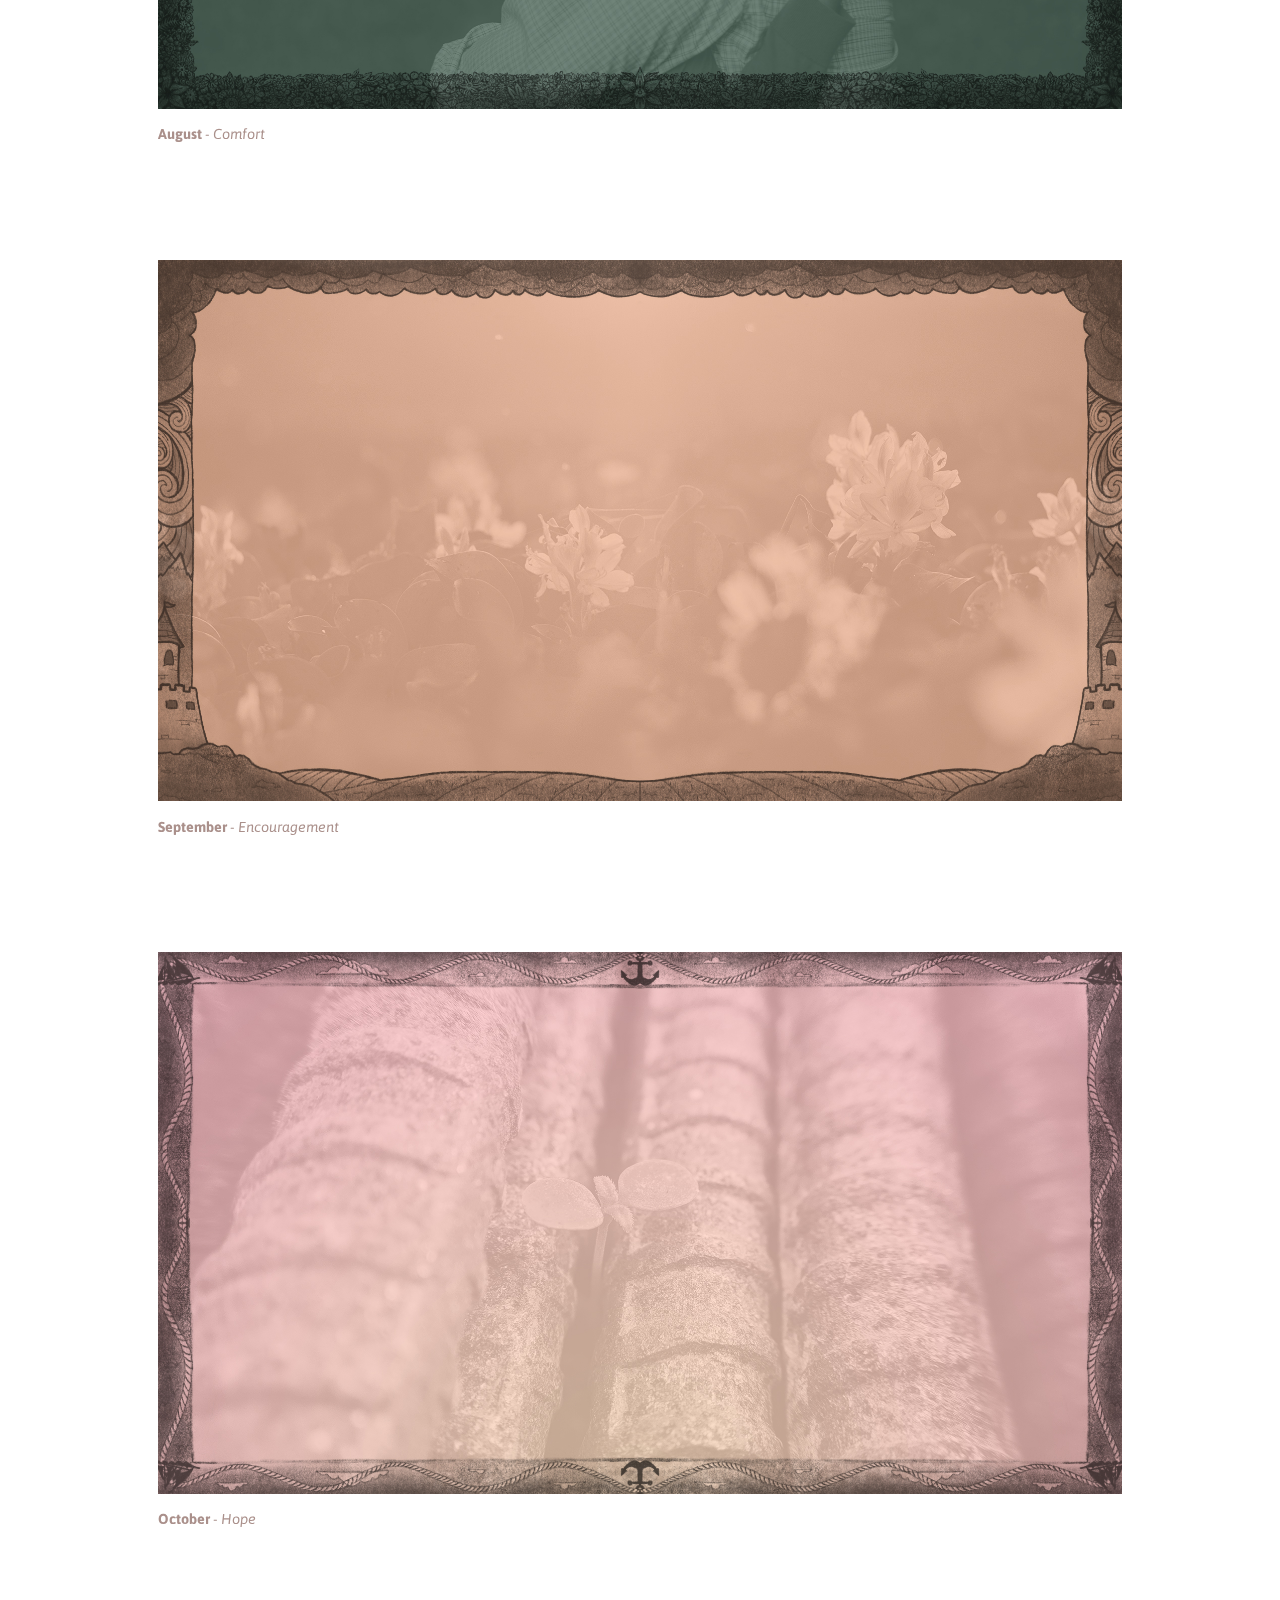
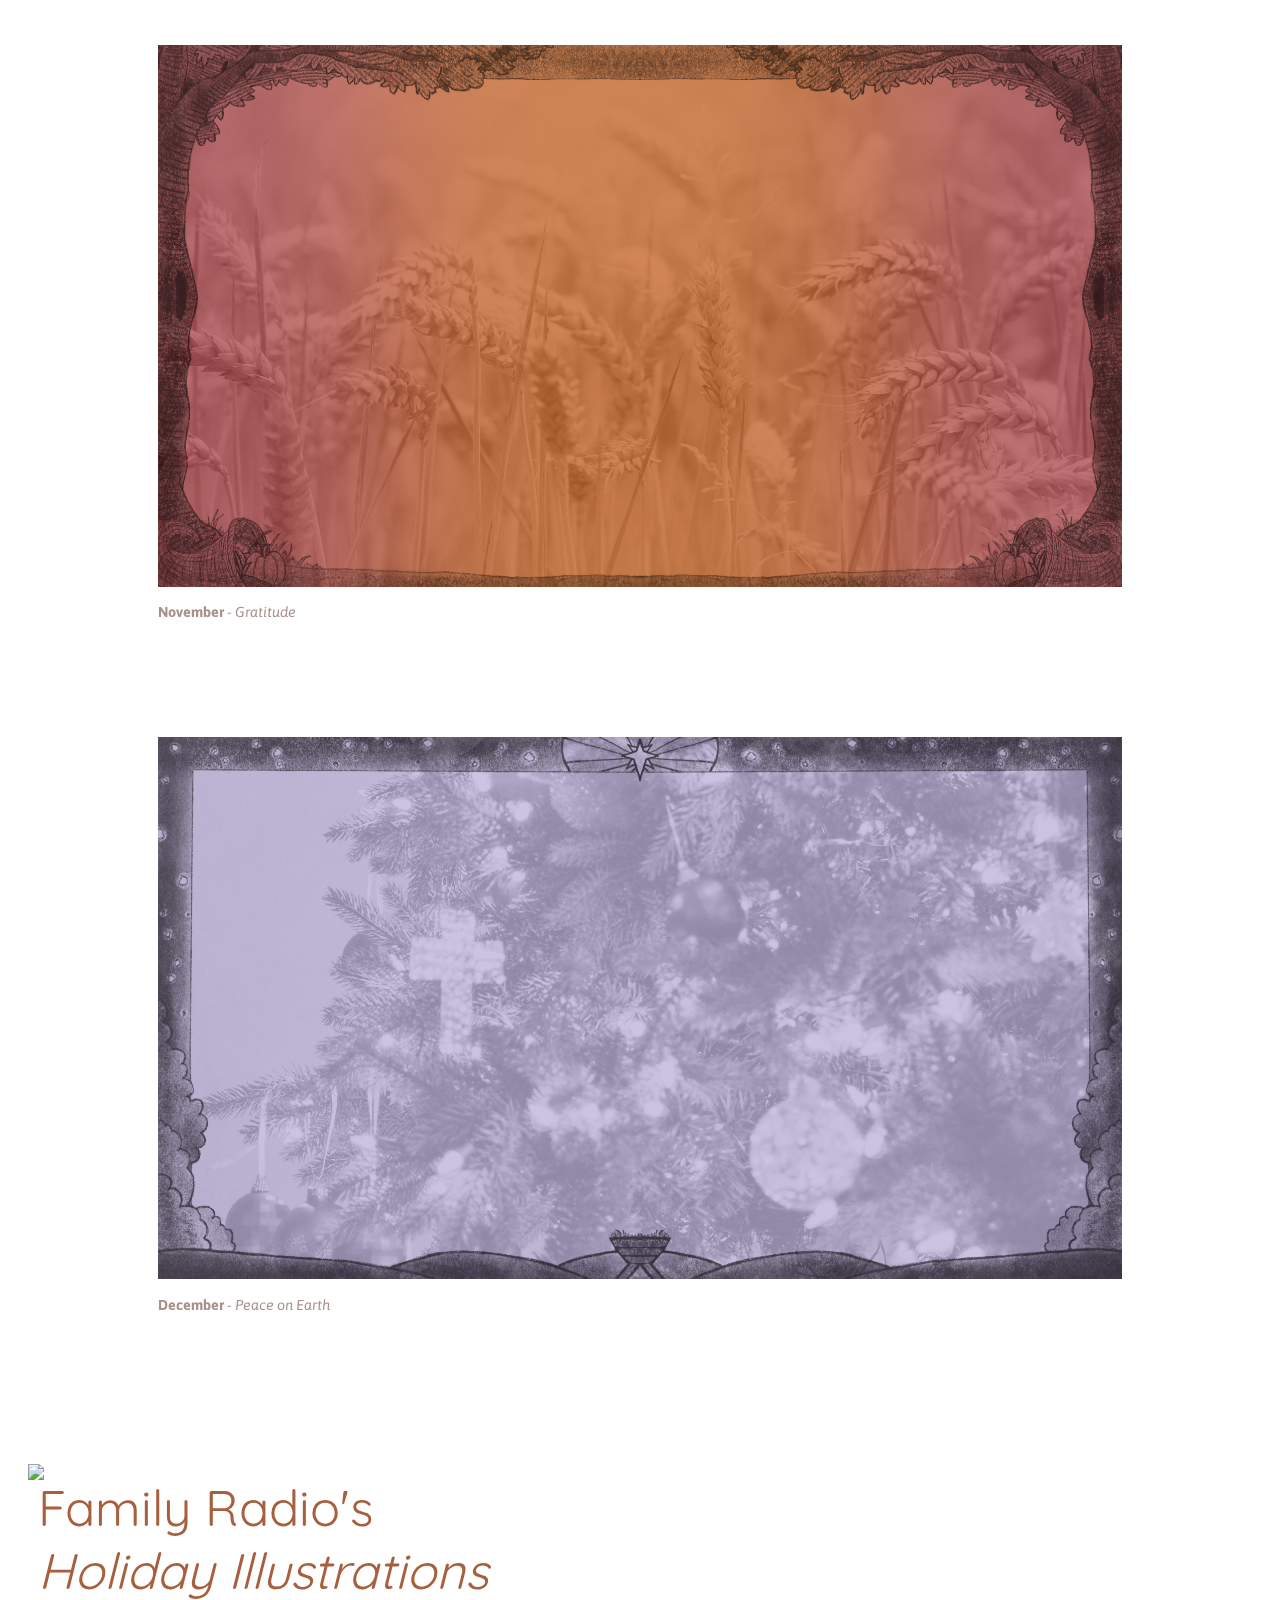
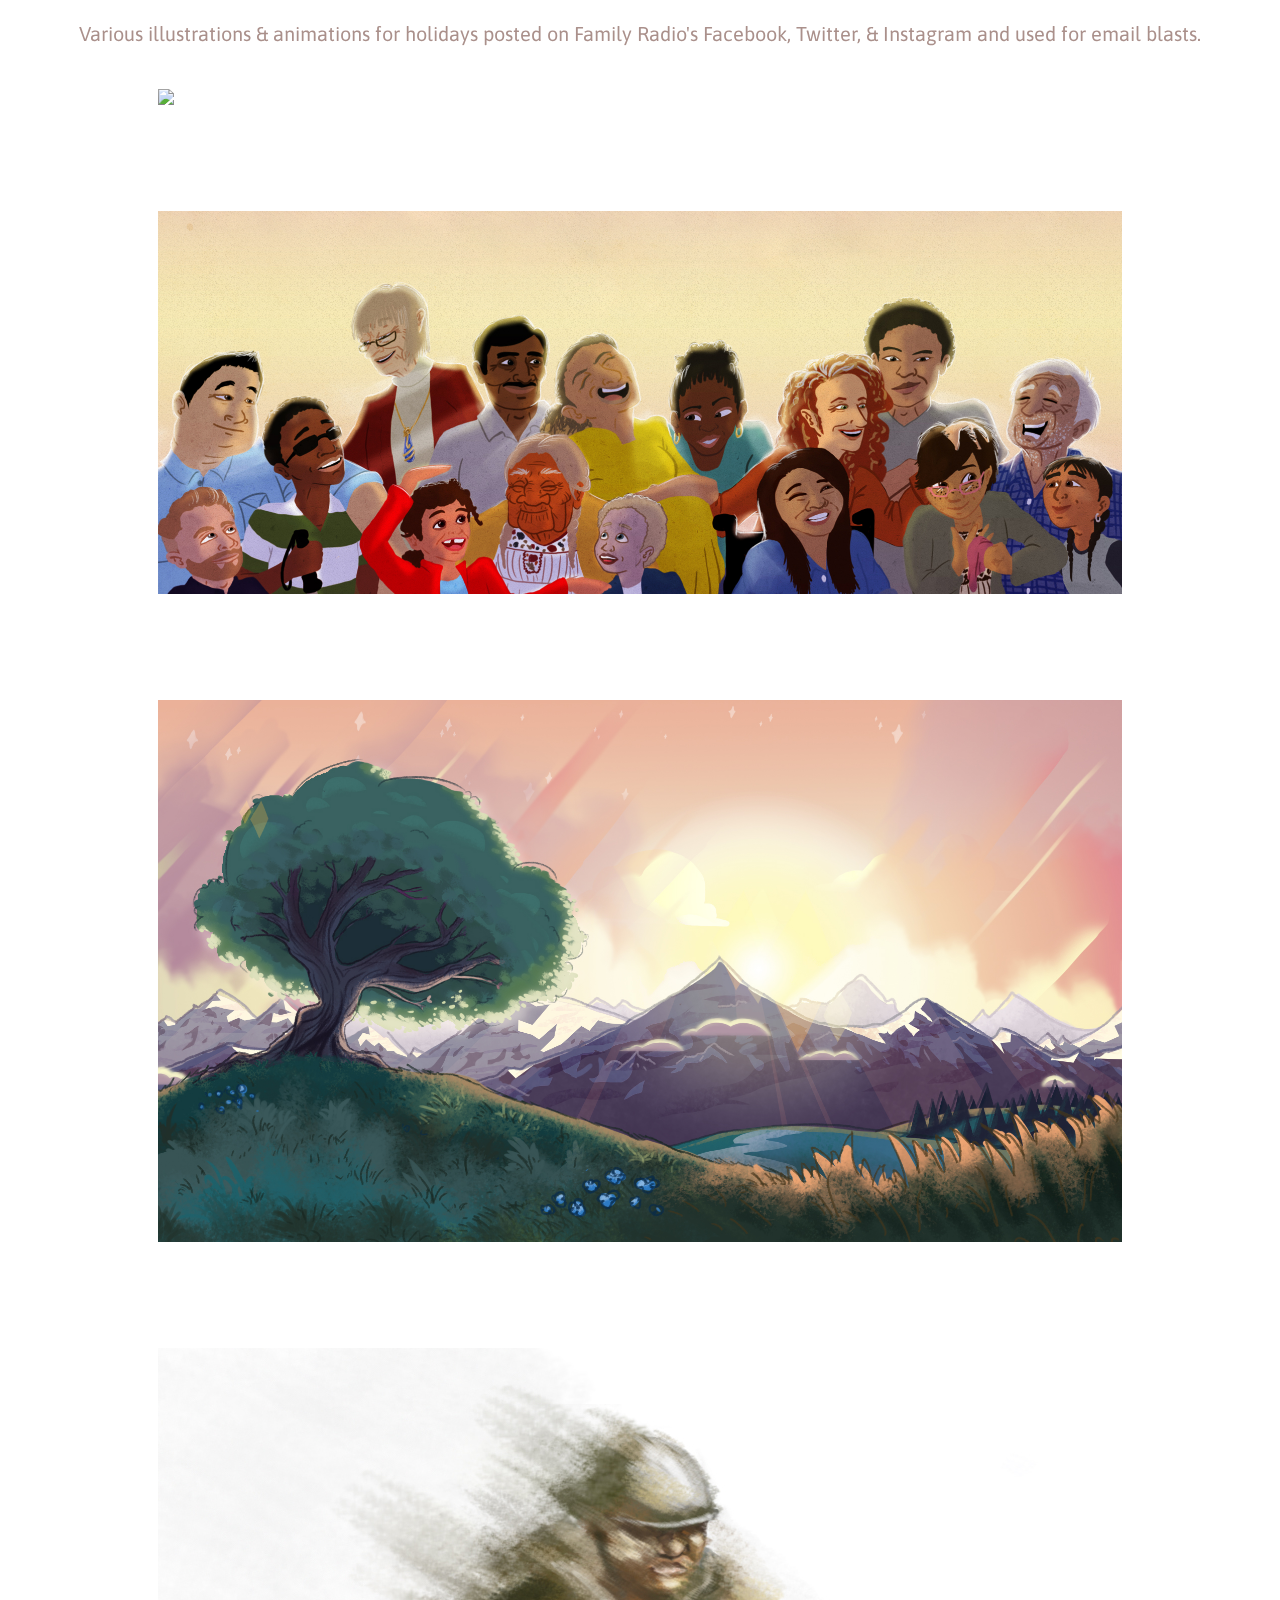
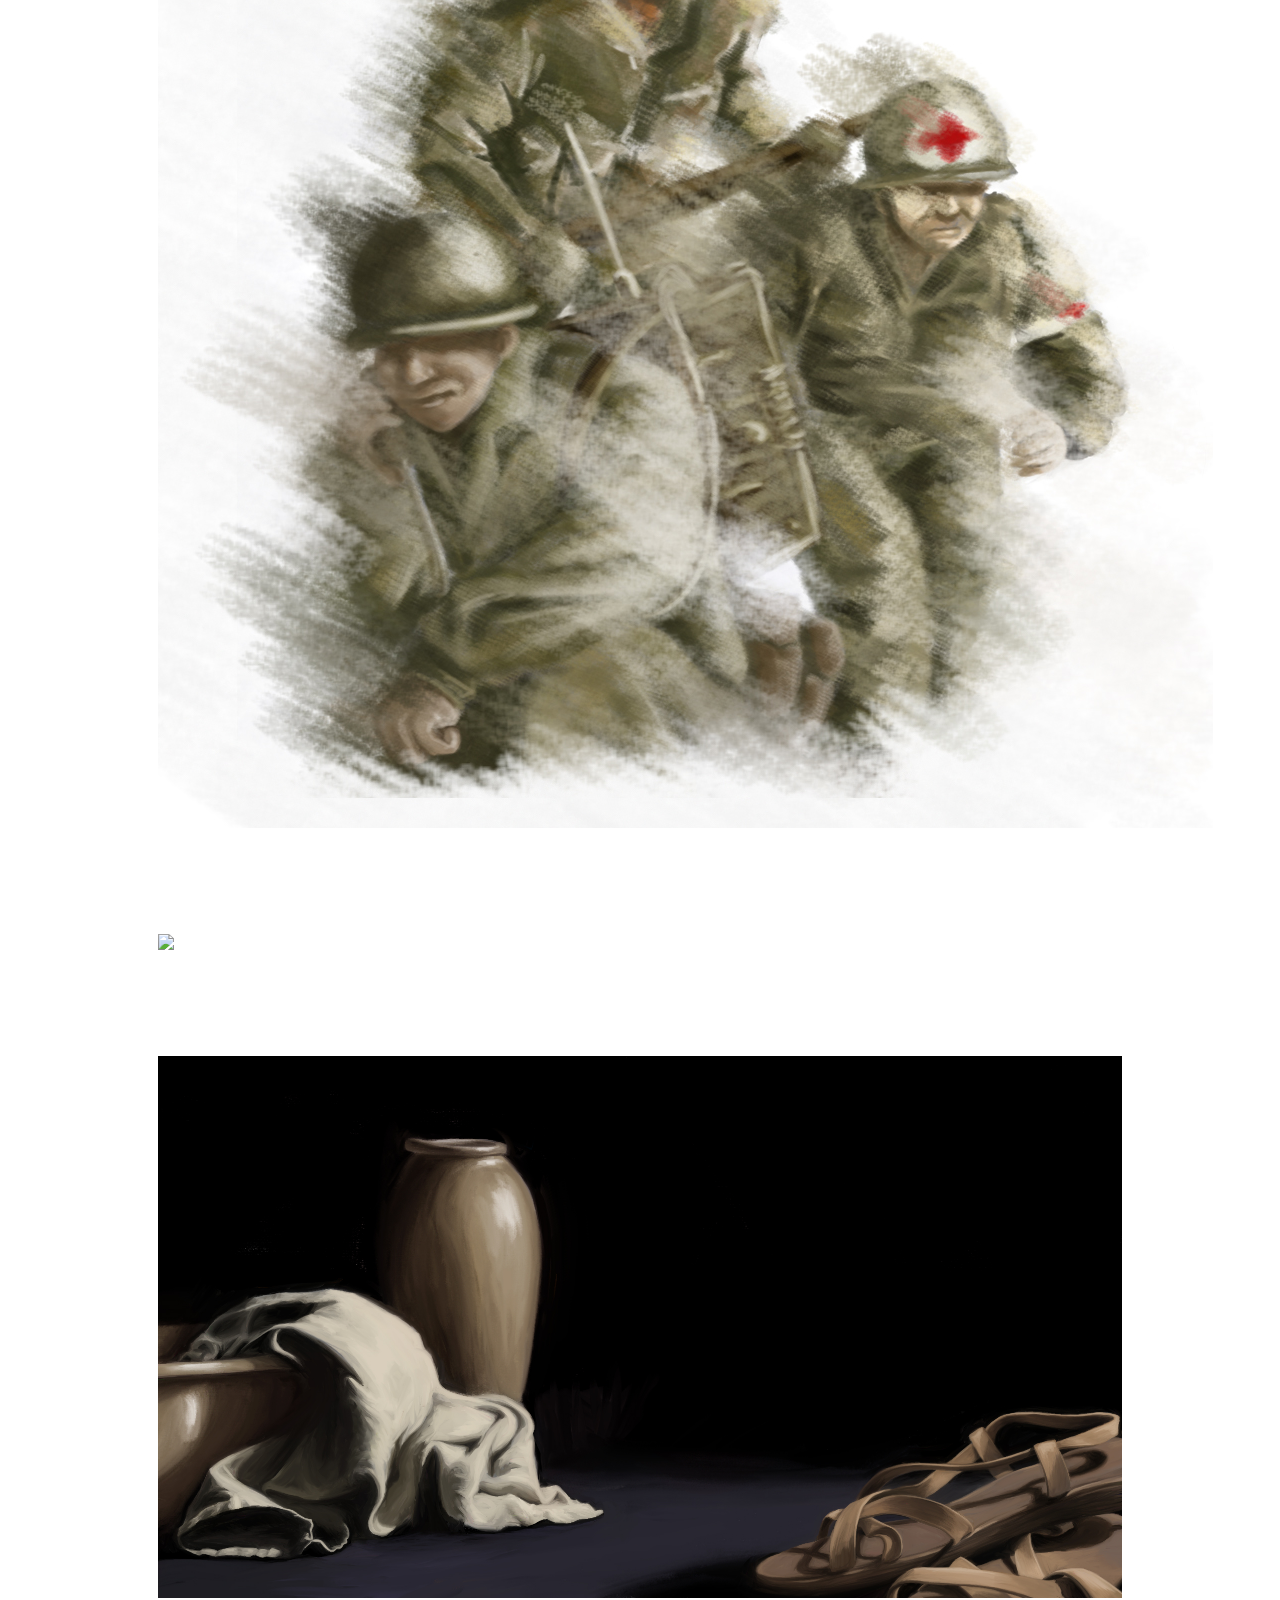
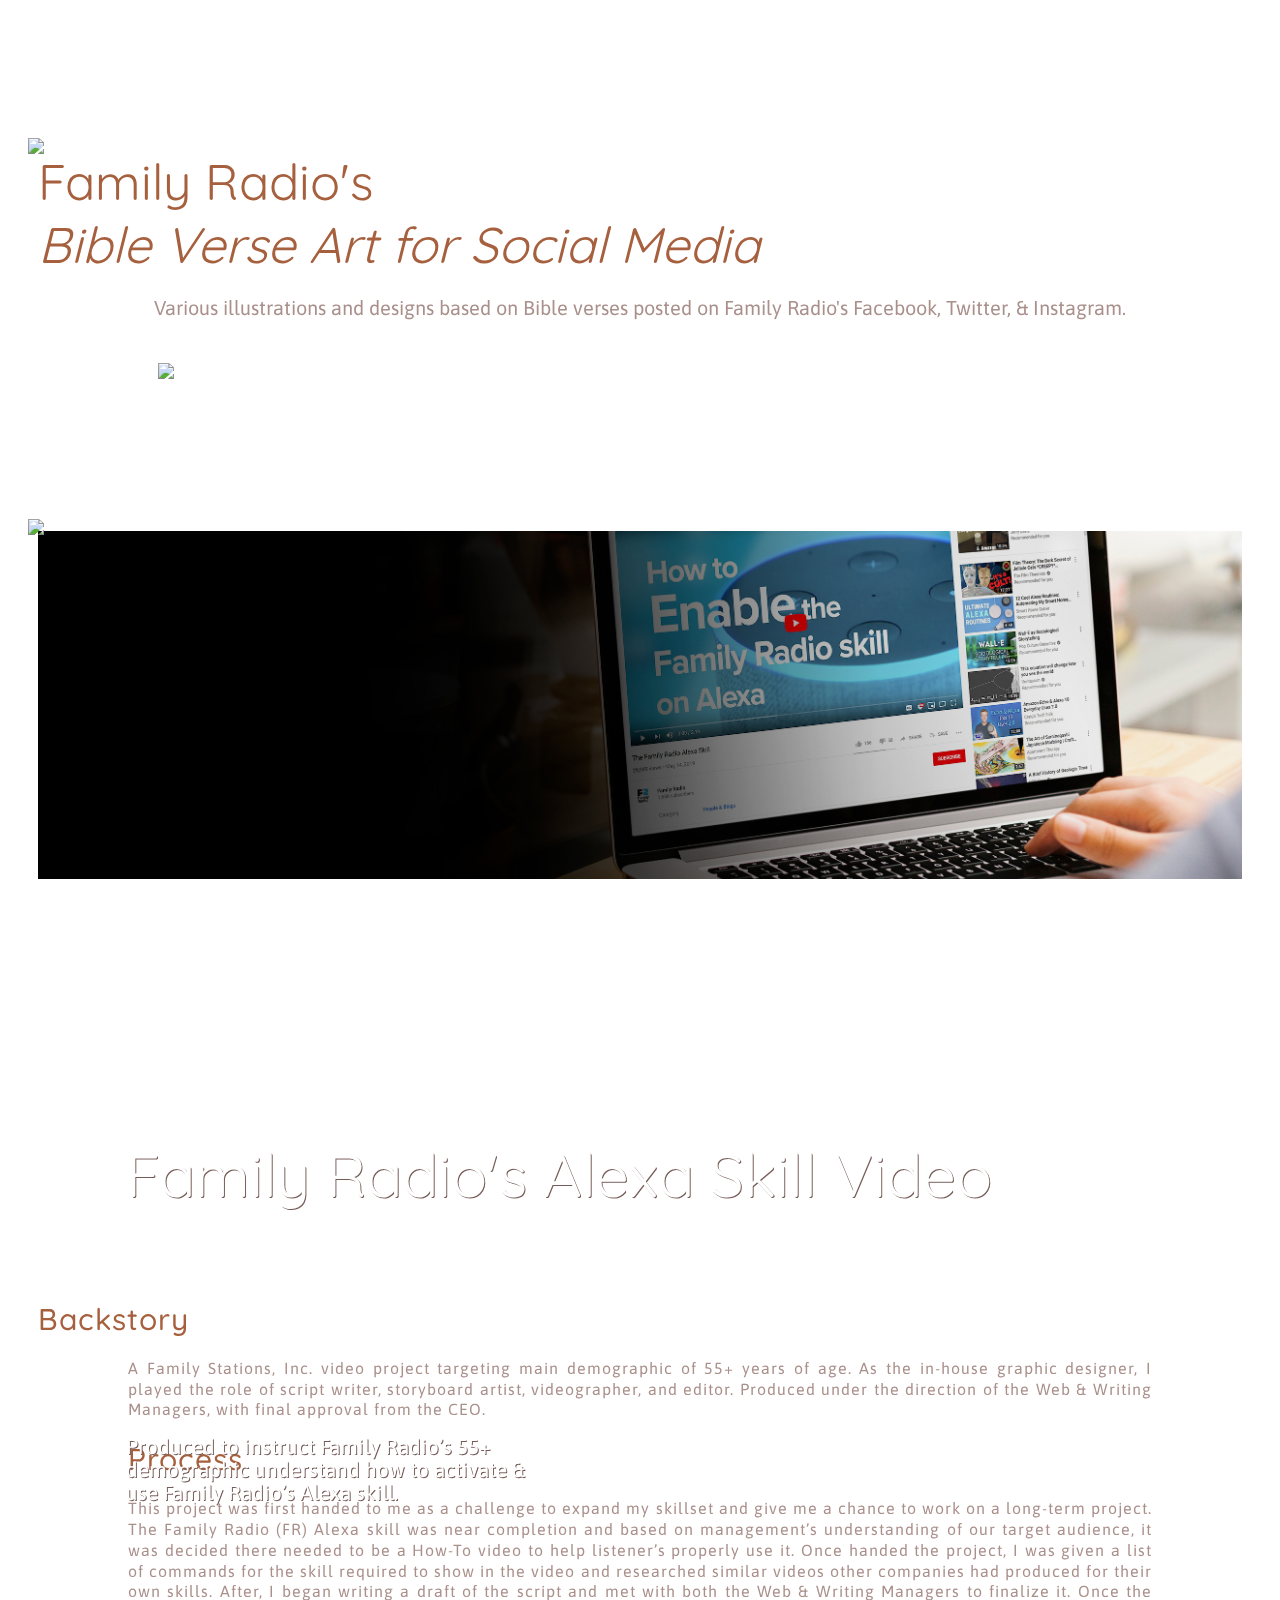
==== commit cc04953a: "Resize thumbnails" ====
--- a/index.html
+++ b/index.html
@@ -58,6 +58,100 @@
         <section id="Content" class="content">
           <ul class="grid effect-2" id="grid">
             <li>
+              <img src="images/thumbnails/littleRobot.jpg" class="shadow">
+              <a href="#The-Little-Robot">
+                <div class="description">
+                  <div class="square">
+                    <span class="group">
+                      <p class="center project-kind"><i>The Little Robot:</i>
+                        <br> Children's Book</p>
+                      <p class="center role">Illustrations, Writing</p>
+                    </span>
+                  </div>
+                </div>
+              </a>
+            </li>
+            <li>
+              <img src="images/thumbnails/fr-Holidays_temp.gif" class="shadow">
+              <a href="#FR-Holidays">
+                <div class="description">
+                  <div class="square">
+                    <span class="group">
+                      <p class="center project-kind"><small>Family Radio</small>
+                        <br><i>Holiday Illustrations</i></p>
+                      <p class="center role">Illustrations, Animation</p>
+                    </span>
+                  </div>
+                </div>
+              </a>
+            </li>
+            <li>
+              <img src="images/thumbnails/magiciansNephew.jpg" class="shadow">
+              <a href="#The-Magicians-Nephew">
+                <div class="description">
+                  <div class="square">
+                    <span class="group">
+                      <p class="center project-kind"><i>The Magician's Nephew:</i>
+                        <br> Animation Project</p>
+                      <p class="center role">Illustrations, Visual Development</p>
+                    </span>
+                  </div>
+                </div>
+              </a>
+            </li>
+            <li>
+              <img src="images/thumbnails/fr-Verses.jpg" class="shadow">
+              <a href="#FR-Verses">
+                <div class="description">
+                  <div class="square">
+                    <span class="group">
+                      <p class="center project-kind"><small>Family Radio</small>
+                        <br><i>Illustrations<br>for Social Media</i></p>
+                      <p class="center role">Illustrations</p>
+                    </span>
+                  </div>
+                </div>
+              </a>
+            </li>
+            <li>
+              <img src="images/thumbnails/alexaVideo.jpg" class="shadow">
+              <a href="#FR-Alexa-Video">
+                <div class="description">
+                  <div class="square">
+                    <span class="group">
+                      <p class="center project-kind"><small>Family Radio</small>
+                        <br><i>Alexa Skill Video</i></p>
+                      <p class="center role"> Writing, Storyboarding,<br>Production, Motion Graphics</p>
+                    </span>
+                  </div>
+                </div>
+              </a>
+            </li>
+            <li>
+              <img src="images/other/logoAnimation.gif" class="shadow">
+              <div class="description">
+                <div class="square">
+                  <span class="group">
+                    <p class="center project-kind"><i>Logo Animation Test</i></p>
+                    <p class="center role">Animation</p>
+                  </span>
+                </div>
+              </div>
+            </li>
+            <li>
+              <img src="images/thumbnails/bayBeans.jpg" class="shadow">
+              <a href="#Bay-Beans">
+                <div class="description">
+                  <div class="square">
+                    <span class="group">
+                      <p class="center project-kind">iOS Cafe Finding App</p>
+                      <p class="center role">UX/UI Design, Branding</p>
+                    </span>
+                  </div>
+                </div>
+              </a>
+            </li>
+            <li>
               <img src="images/thumbnails/votd_temp.jpg" class="shadow">
               <a href="#Verse-of-the-Day">
                 <div class="description">
@@ -72,60 +166,6 @@
               </a>
             </li>
             <li>
-              <img src="images/thumbnails/fr-Holidays_temp.gif" class="shadow">
-              <a href="#FR-Holidays">
-                <div class="description">
-                  <div class="square">
-                    <span class="group">
-                      <p class="center project-kind"><small>Family Radio</small>
-                        <br><i>Holiday Illustrations</i></p>
-                      <p class="center role">Illustrations, Animation</p>
-                    </span>
-                  </div>
-                </div>
-              </a>
-            </li>
-            <li>
-              <img src="images/thumbnails/fr-Verses_temp.jpg" class="shadow">
-              <a href="#FR-Verses">
-                <div class="description">
-                  <div class="square">
-                    <span class="group">
-                      <p class="center project-kind"><small>Family Radio</small>
-                        <br><i>Bible Verse Art <br>for Social Media</i></p>
-                      <p class="center role">Design, Illustrations</p>
-                    </span>
-                  </div>
-                </div>
-              </a>
-            </li>
-            <li>
-              <img src="images/thumbnails/alexaVideo.jpg" class="shadow">
-              <a href="#FR-Alexa-Video">
-                <div class="description">
-                  <div class="square">
-                    <span class="group">
-                      <p class="center project-kind"><small>Family Radio</small>
-                        <br><i>Alexa Skill Video</i></p>
-                      <p class="center role"> Writing, Storyboarding,<br>Production, Motion Graphics</p>
-                    </span>
-                  </div>
-                </div>
-              </a>
-            </li>
-            <li>
-              <img src="images/personal/logoAnimation.gif" class="shadow">
-              <div class="description">
-                <div class="square">
-                  <span class="group">
-                    <p class="center project-kind"><small>Family Radio</small>
-                      <br><i>Logo Animation Test</i></p>
-                    <p class="center role">Animation</p>
-                  </span>
-                </div>
-              </div>
-            </li>
-            <li>
               <img src="images/thumbnails/compassionFund.jpg" class="shadow">
               <a href="#Compassion-Fund">
                 <div class="description">
@@ -139,33 +179,6 @@
               </a>
             </li>
             <li>
-              <img src="images/thumbnails/littleRobot.jpg" class="shadow">
-              <a href="#The-Little-Robot">
-                <div class="description">
-                  <div class="square">
-                    <span class="group">
-                      <p class="center project-kind"><i>The Little Robot:</i>
-                        <br> Children's Book</p>
-                      <p class="center role">Illustrations, Writing</p>
-                    </span>
-                  </div>
-                </div>
-              </a>
-            </li>
-            <li>
-              <img src="images/thumbnails/bayBeans.jpg" class="shadow">
-              <a href="#Bay-Beans">
-                <div class="description">
-                  <div class="square">
-                    <span class="group">
-                      <p class="center project-kind">iOS Cafe Finding App</p>
-                      <p class="center role">UX/UI Design, Branding</p>
-                    </span>
-                  </div>
-                </div>
-              </a>
-            </li>
-            <li>
               <img src="images/thumbnails/csLewis.jpg" class="shadow">
                 <div class="description">
                   <div class="square">
@@ -175,20 +188,6 @@
                     </span>
                   </div>
                 </div>
-            </li>
-            <li>
-              <img src="images/thumbnails/magiciansNephew.jpg" class="shadow">
-              <a href="#The-Magicians-Nephew">
-                <div class="description">
-                  <div class="square">
-                    <span class="group">
-                      <p class="center project-kind"><i>The Magician's Nephew:</i>
-                        <br> Animation Project</p>
-                      <p class="center role">Illustrations, Visual Development</p>
-                    </span>
-                  </div>
-                </div>
-              </a>
             </li>
           </ul>
         </section>
@@ -253,8 +252,8 @@
         <button data-remodal-action="close" class="remodal-close" aria-label="Close"><img src="images/homepage/cross_light.png"></button>
         <header class="">
           <h2>Family Radio's <br><i>Verse of the Day</i></h2>
-          <p class="no-cs-summary">A series of 12 designs for a year-long opt-in email campaign.
-            <br>Research was done to find symbolic and biblical imagery corresponding to the theme of the month to inform the final design of each graphic.</p>
+          <p class="no-cs-summary">A series of 12 templates for a year-long opt-in email campaign.
+            <br>Research was done to find symbolic and biblical imagery corresponding to the theme of the month to inform the final designs.</p>
         </header>
         <section class="container overlay-content">
           <img src="images/fr-votd/01_votd_january.jpg" class="overlay-images">
@@ -308,7 +307,7 @@
 
 <!-- FAMILY RADIO'S HOLIDAYS -->
       <div class="remodal" data-remodal-id="FR-Holidays">
-        <button data-remodal-action="close" class="remodal-close" aria-label="Close"><img src="images//cross_light.png"></button>
+        <button data-remodal-action="close" class="remodal-close" aria-label="Close"><img src="images/homepage/cross_light.png"></button>
         <header class="">
           <h2>Family Radio's <br><i>Holiday Illustrations</i></h2>
           <p class="no-cs-summary">Various illustrations &amp animations for holidays posted on Family Radio's Facebook, Twitter, &amp Instagram and used for email blasts.</p>
@@ -335,37 +334,19 @@
 
 <!-- FAMILY RADIO'S VERSE ART -->
       <div class="remodal" data-remodal-id="FR-Verses">
-        <button data-remodal-action="close" class="remodal-close" aria-label="Close"><img src="images//cross_light.png"></button>
+        <button data-remodal-action="close" class="remodal-close" aria-label="Close"><img src="images/homepage/cross_light.png"></button>
         <header class="">
           <h2>Family Radio's <br><i>Bible Verse Art for Social Media</i></h2>
           <p class="no-cs-summary">Various illustrations and designs based on Bible verses posted on Family Radio's Facebook, Twitter, &amp Instagram.</p>
         </header>
         <section class="container overlay-content">
-          <img src="images/fr-Verses/2019_december_hos.11.01_insta.jpg" class="overlay-images-vertical">
-        </section>
-        <section class="container overlay-content">
-          <img src="images/fr-Verses/2019_december_mic.05.02_fb-Twitter.jpg" class="overlay-images">
-        </section>
-        <section class="container overlay-content">
-          <img src="images/fr-Verses/2019_mar_2the.03.03_fb-Twitter.jpg" class="overlay-images">
-        </section>
-        <section class="container overlay-content">
-          <img src="images/fr-Verses/Psa.95.03-05_FB-Twitter.jpg" class="overlay-images">
-        </section>
-        <section class="container overlay-content">
-          <img src="images/fr-Verses/lamentations-3_FB-Twitter.jpg" class="overlay-images">
-        </section>
-        <section class="container overlay-content">
-          <img src="images/fr-Verses/2018_nov_mat.05.44_fb-twitter.jpg" class="overlay-images">
-        </section>
-        <section class="container overlay-content">
-          <img src="images/fr-Verses/GodtheFather_FB-Twitter.jpg" class="overlay-images">
+          <img src="images/other/fr-Verses_compiled.jpg" class="overlay-images">
         </section>
       </div>
 
 <!-- FR ALEXA VIDEO -->
       <div class="remodal" data-remodal-id="FR-Alexa-Video">
-        <button data-remodal-action="close" class="remodal-close" aria-label="Close"><img src="images//cross_light.png"></button>
+        <button data-remodal-action="close" class="remodal-close" aria-label="Close"><img src="images/homepage/cross_light.png"></button>
         <header class="AV-hero">
           <iframe width="560" height="315" src="https://www.youtube.com/embed/Hq-XEeq3Zxg" frameborder="0" allow="accelerometer; autoplay; encrypted-media; gyroscope; picture-in-picture" allowfullscreen class="hero-image"></iframe>
           <!-- <img src="images/alexaVideo/mockUp_alexa.jpg" class="hero-image"> -->
@@ -422,7 +403,7 @@
 
 <!-- BAY BEANS: CASE STUDY -->
       <div class="remodal" data-remodal-id="Bay-Beans">
-        <button data-remodal-action="close" class="remodal-close" aria-label="Close"><img class="x" src="images//cross_light.png"></button>
+        <button data-remodal-action="close" class="remodal-close" aria-label="Close"><img class="x" src="images/homepage/cross_light.png"></button>
         <header class="BB-hero">
           <img src="images/bayBeans/mockUp-BB.jpg" class="hero-image">
           <h2 class="hero-header">Bay Beans</h2>
@@ -509,7 +490,7 @@
 
 <!-- COMPASSION FUND: CASE STUDY -->
       <div class="remodal" data-remodal-id="Compassion-Fund">
-        <button data-remodal-action="close" class="remodal-close" aria-label="Close"><img class="x" src="images//cross_light.png"></button>
+        <button data-remodal-action="close" class="remodal-close" aria-label="Close"><img class="x" src="images/homepage/cross_light.png"></button>
         <header class="CF-hero">
           <img src="images/compassionFund/mockUp-CF.jpg" class="hero-image">
           <h2 class="hero-header">Compassion Fund</h2>
@@ -671,7 +652,7 @@
 
 <!-- C.S. LEWIS: CASE STUDY -->
       <div class="remodal" data-remodal-id="Cs-Lewis">
-        <button data-remodal-action="close" class="remodal-close" aria-label="Close"><img src="images//cross_light.png"></button>
+        <button data-remodal-action="close" class="remodal-close" aria-label="Close"><img src="images/homepage/cross_light.png"></button>
         <header class="CSL-hero">
           <img src="images/csLewis/mockUp-CSL_02.jpg" class="hero-image">
           <h2 class="hero-header">The C.S. Lewis Collection</h2>
@@ -698,10 +679,10 @@
 
 <!-- THE LITTLE ROBOT -->
       <div class="remodal" data-remodal-id="The-Little-Robot">
-        <button data-remodal-action="close" class="remodal-close" aria-label="Close"><img src="images//cross_light.png"></button>
+        <button data-remodal-action="close" class="remodal-close" aria-label="Close"><img src="images/homepage/cross_light.png"></button>
         <header class="">
           <h2>The Little Robot</h2>
-          <p class="no-cs-summary">An original reimagining of <i>The Little Mermaid</i> with the illustrations done in Photoshop.
+          <p class="no-cs-summary">An original reimagining of <i>The Little Mermaid</i> with 32 illustrations completed within 1-week.
             <br>Printed book was given to Malcolm X Elementary school of Berkeley, CA.</p>
         </header>
         <section class="container overlay-content">
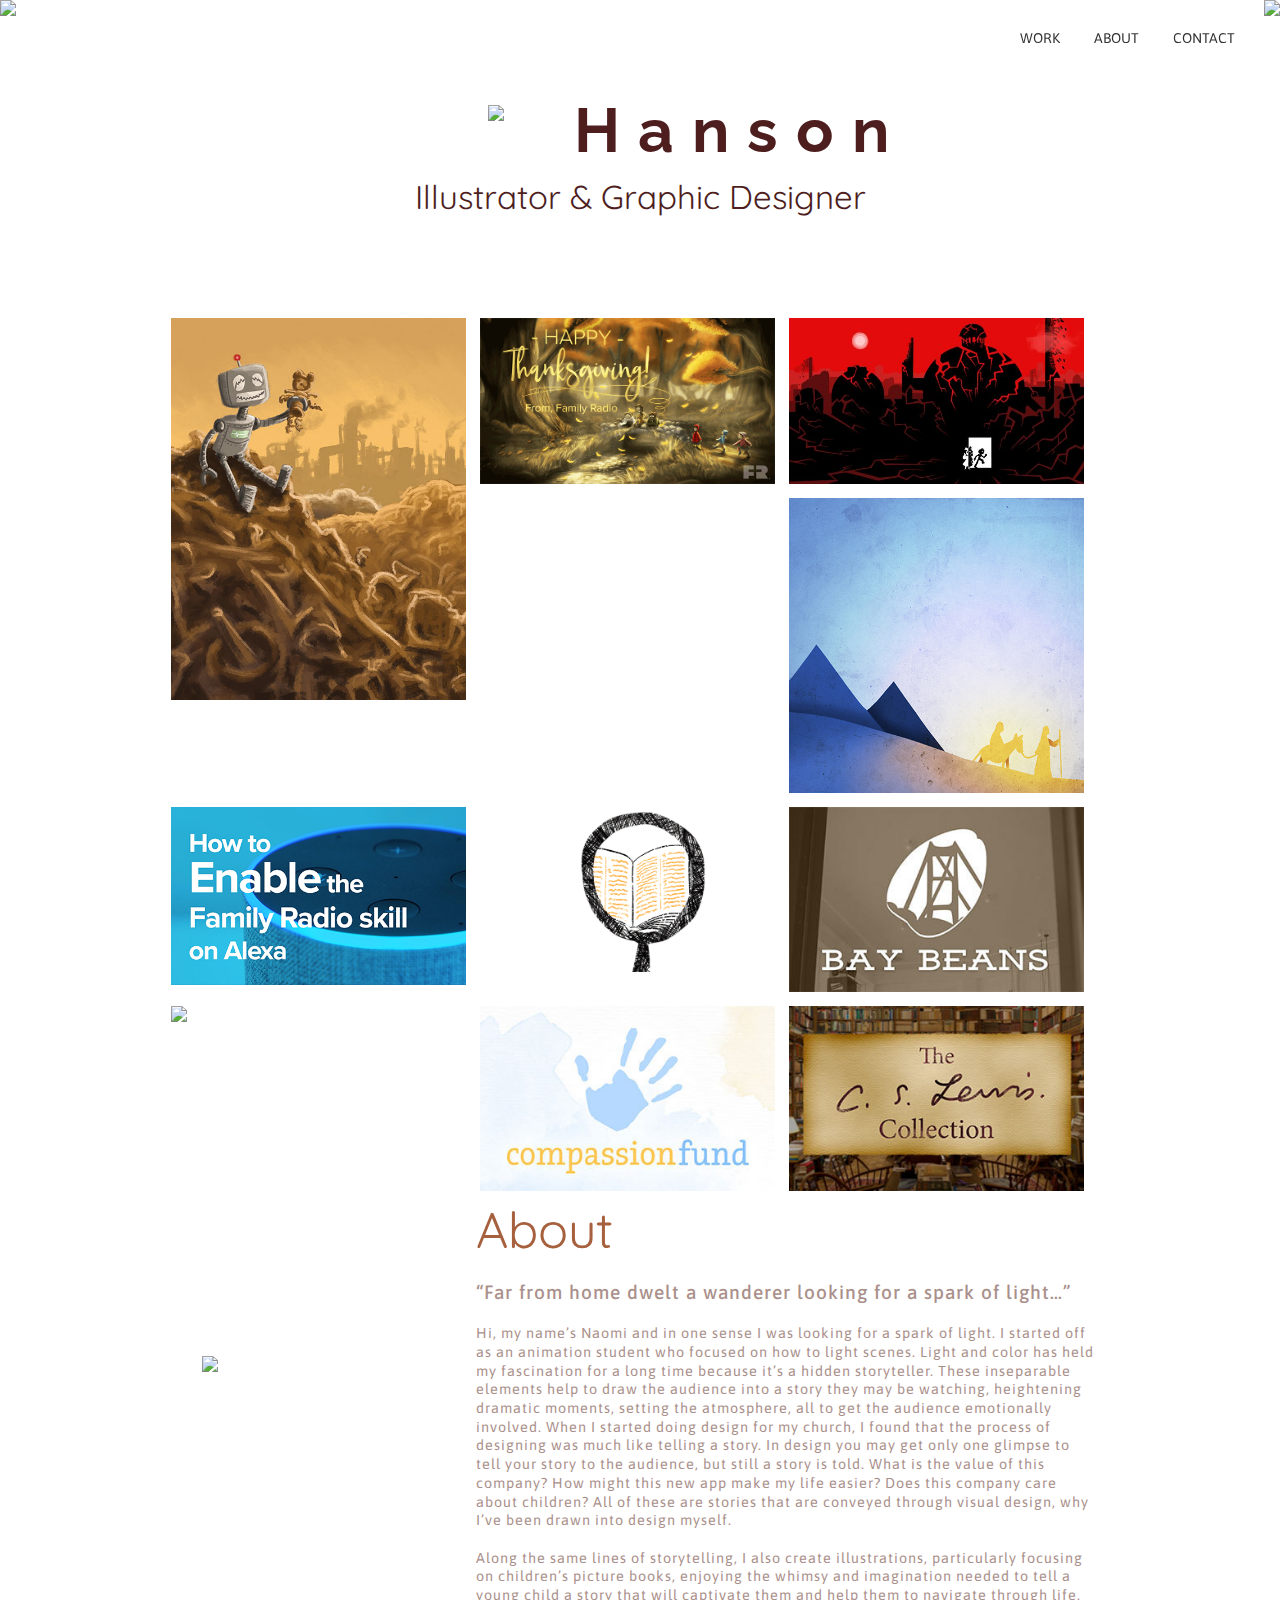
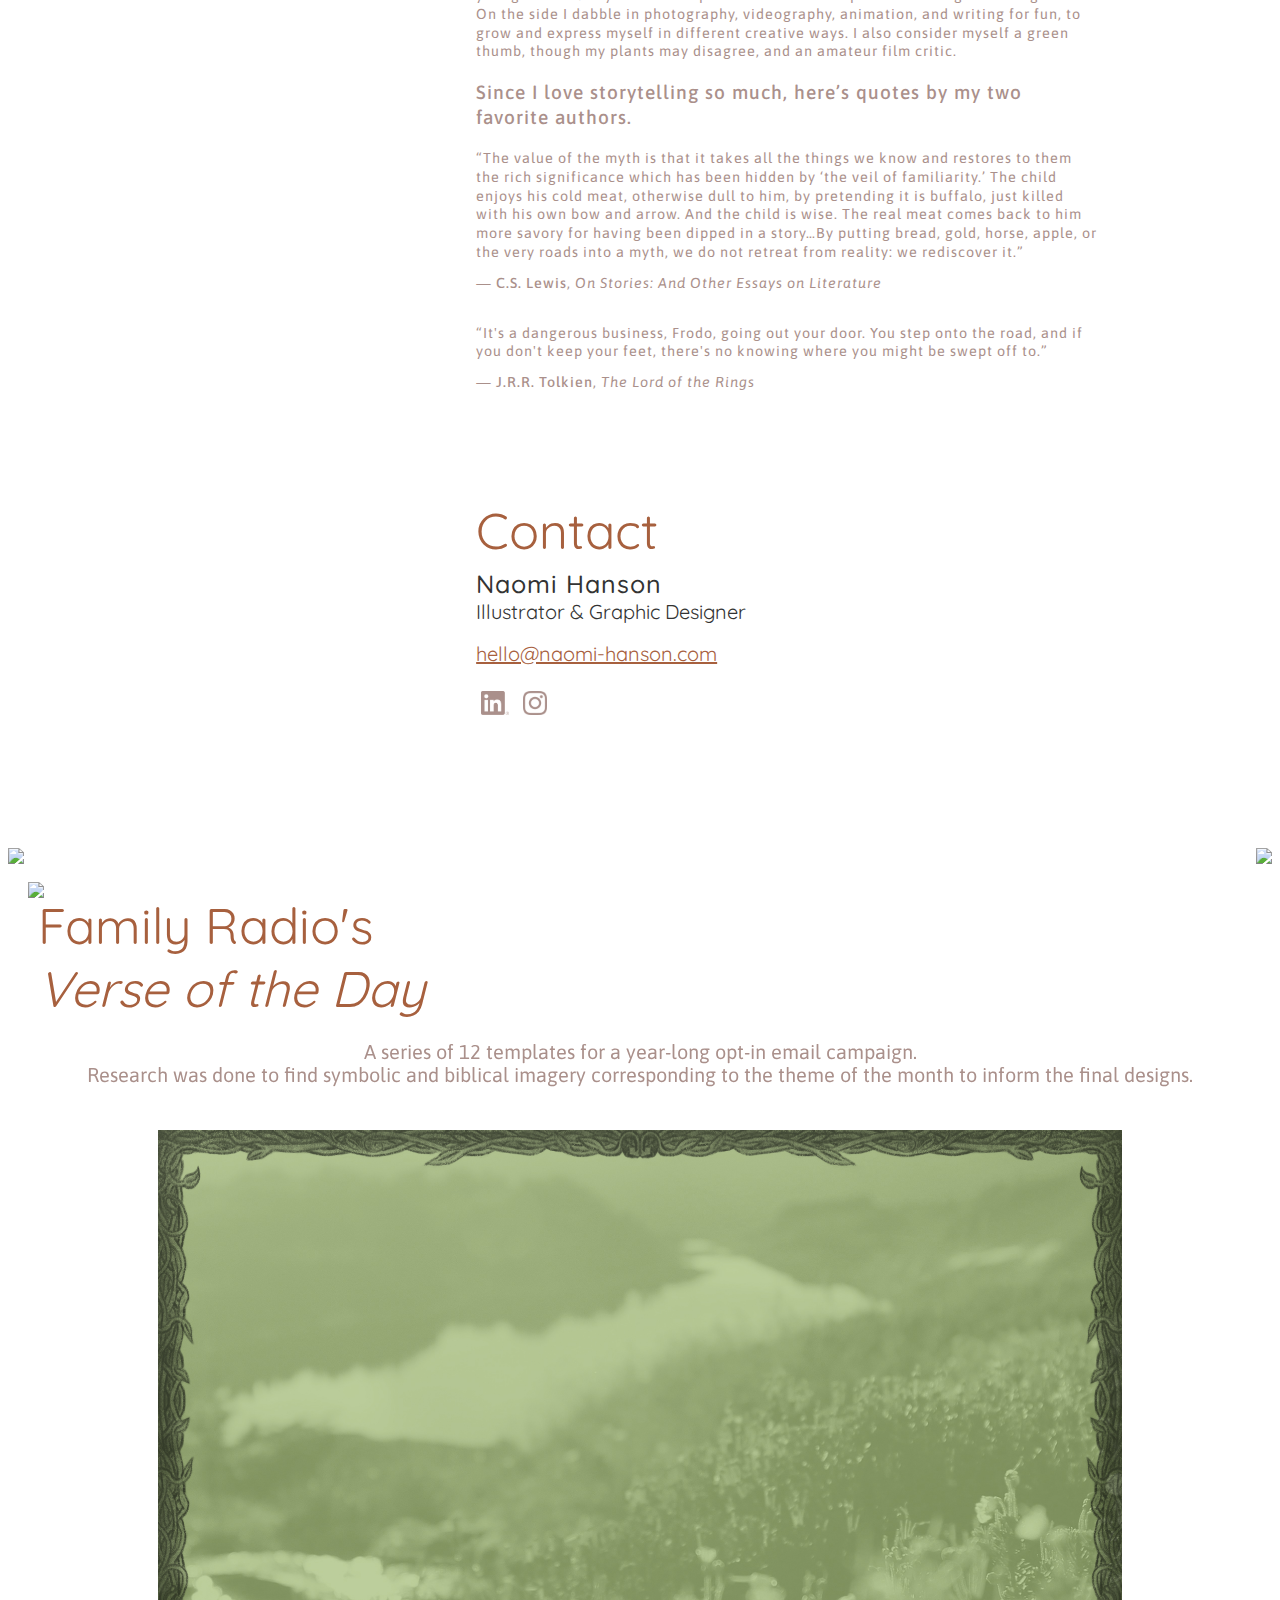
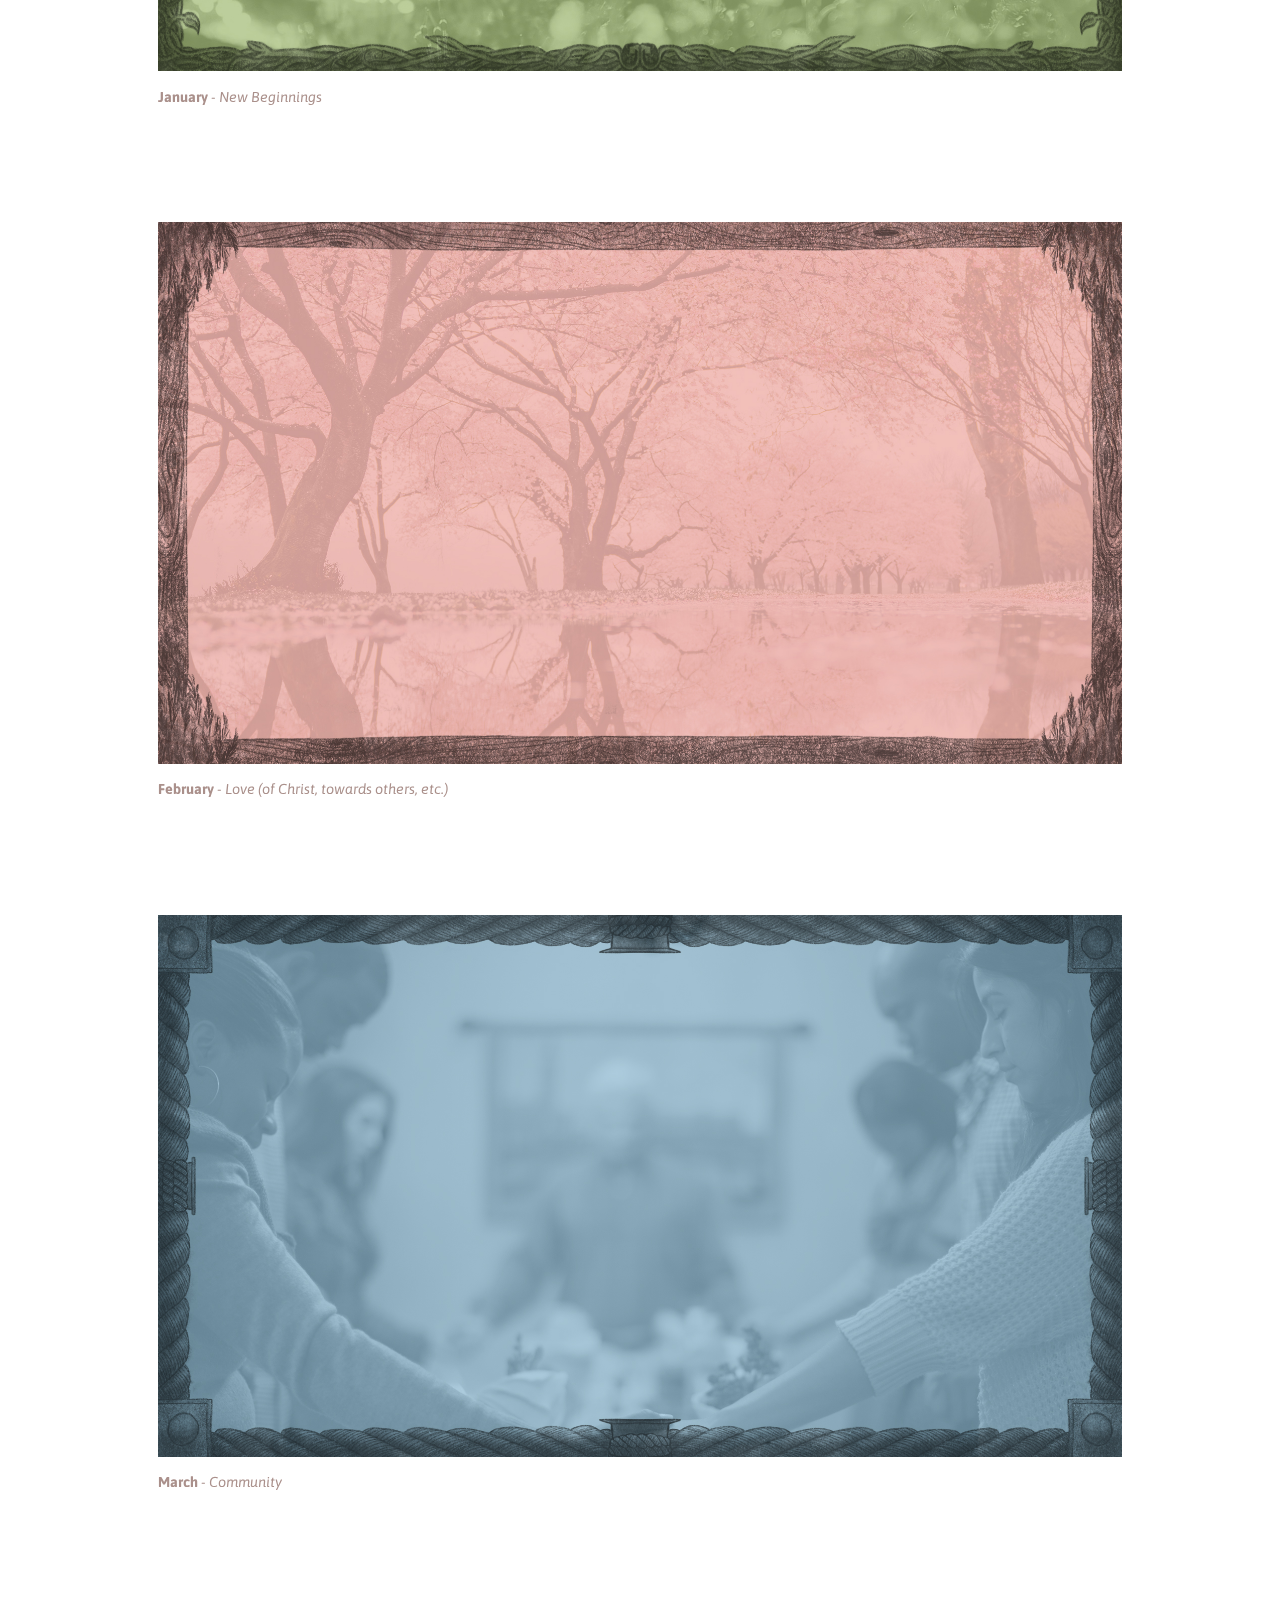
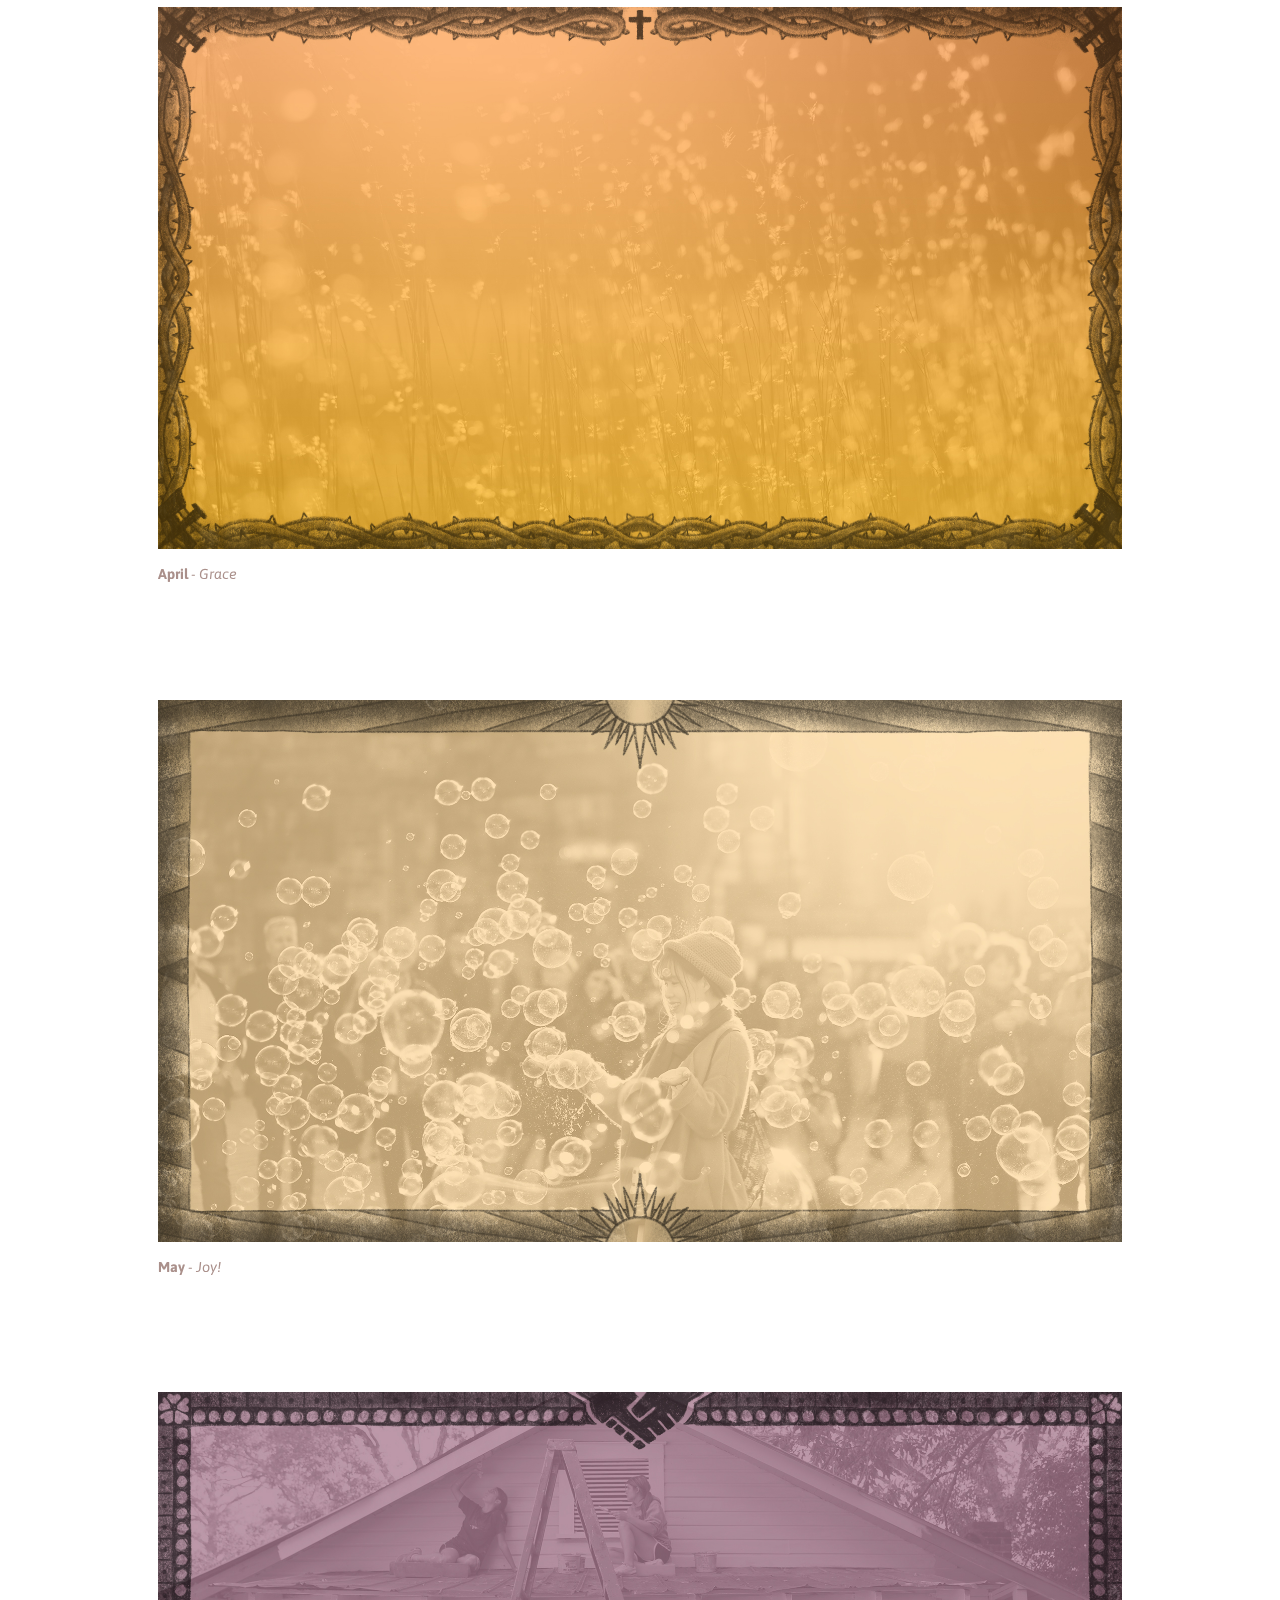
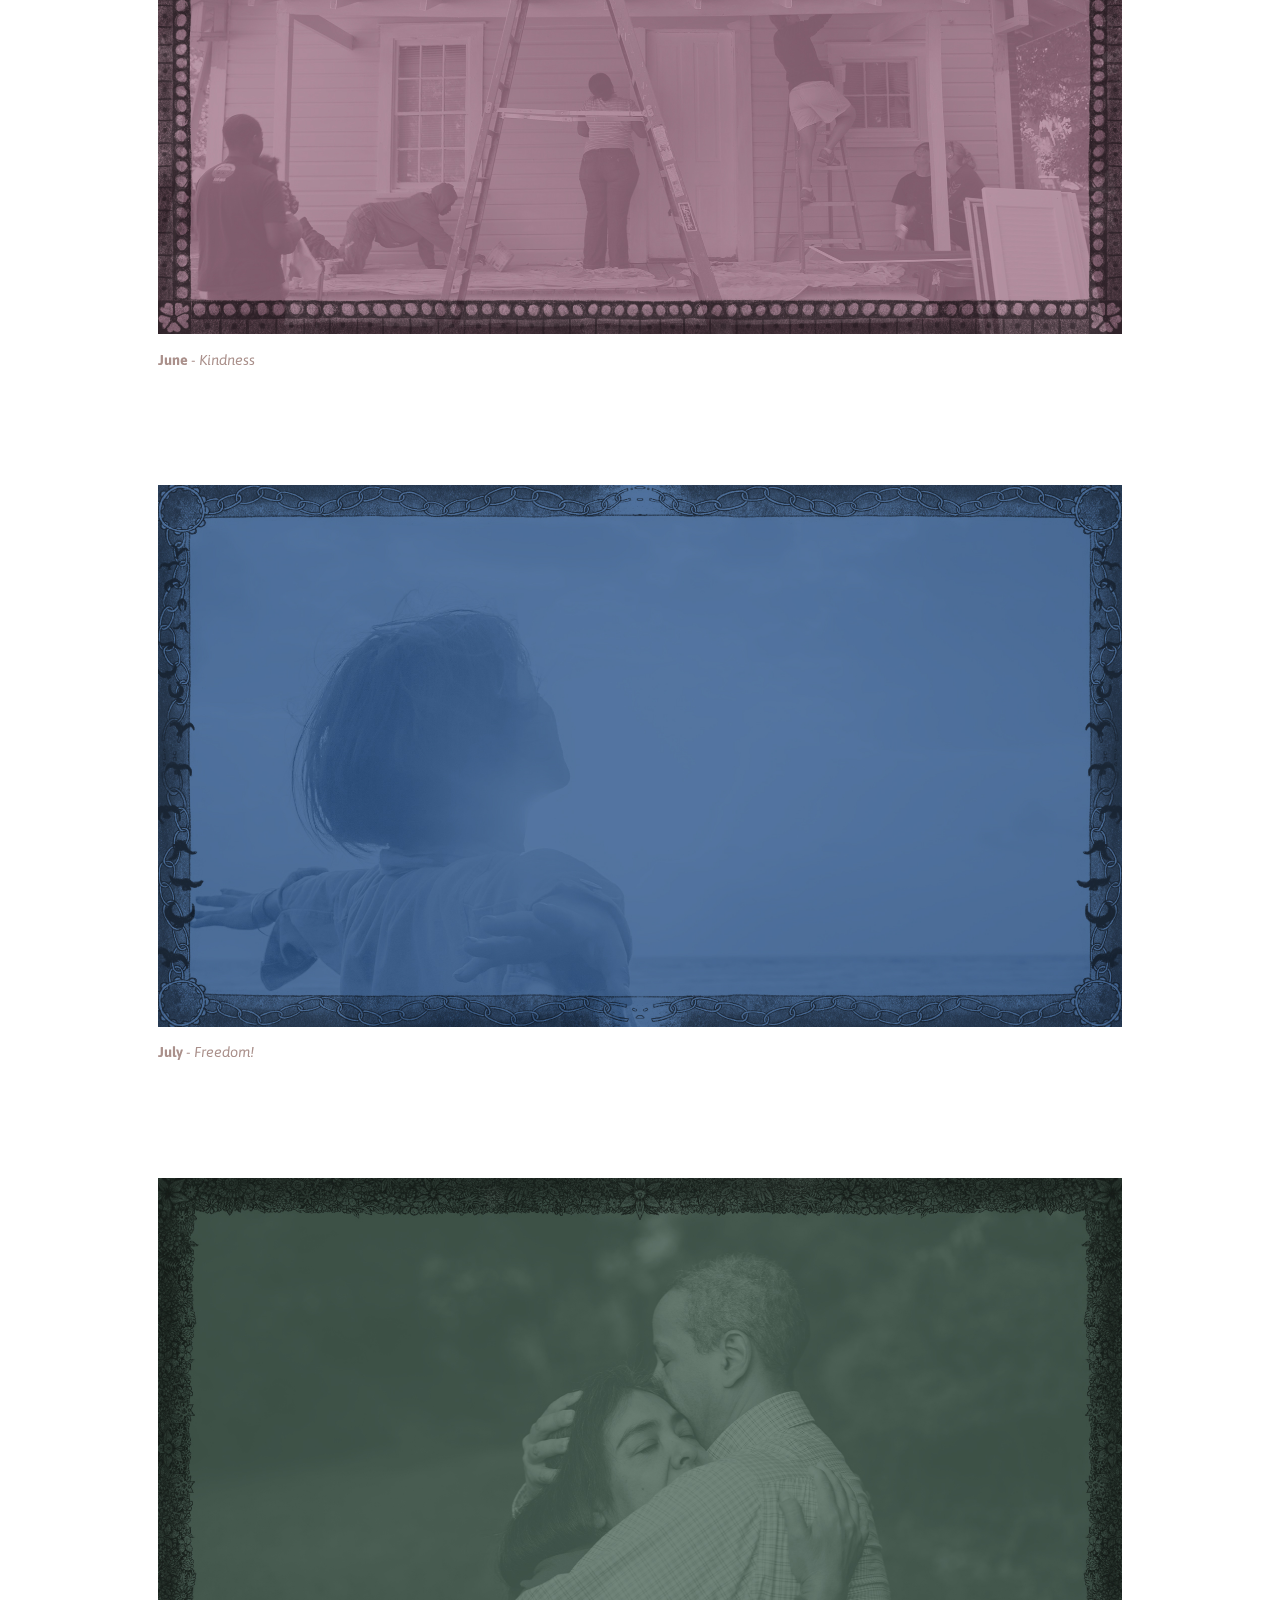
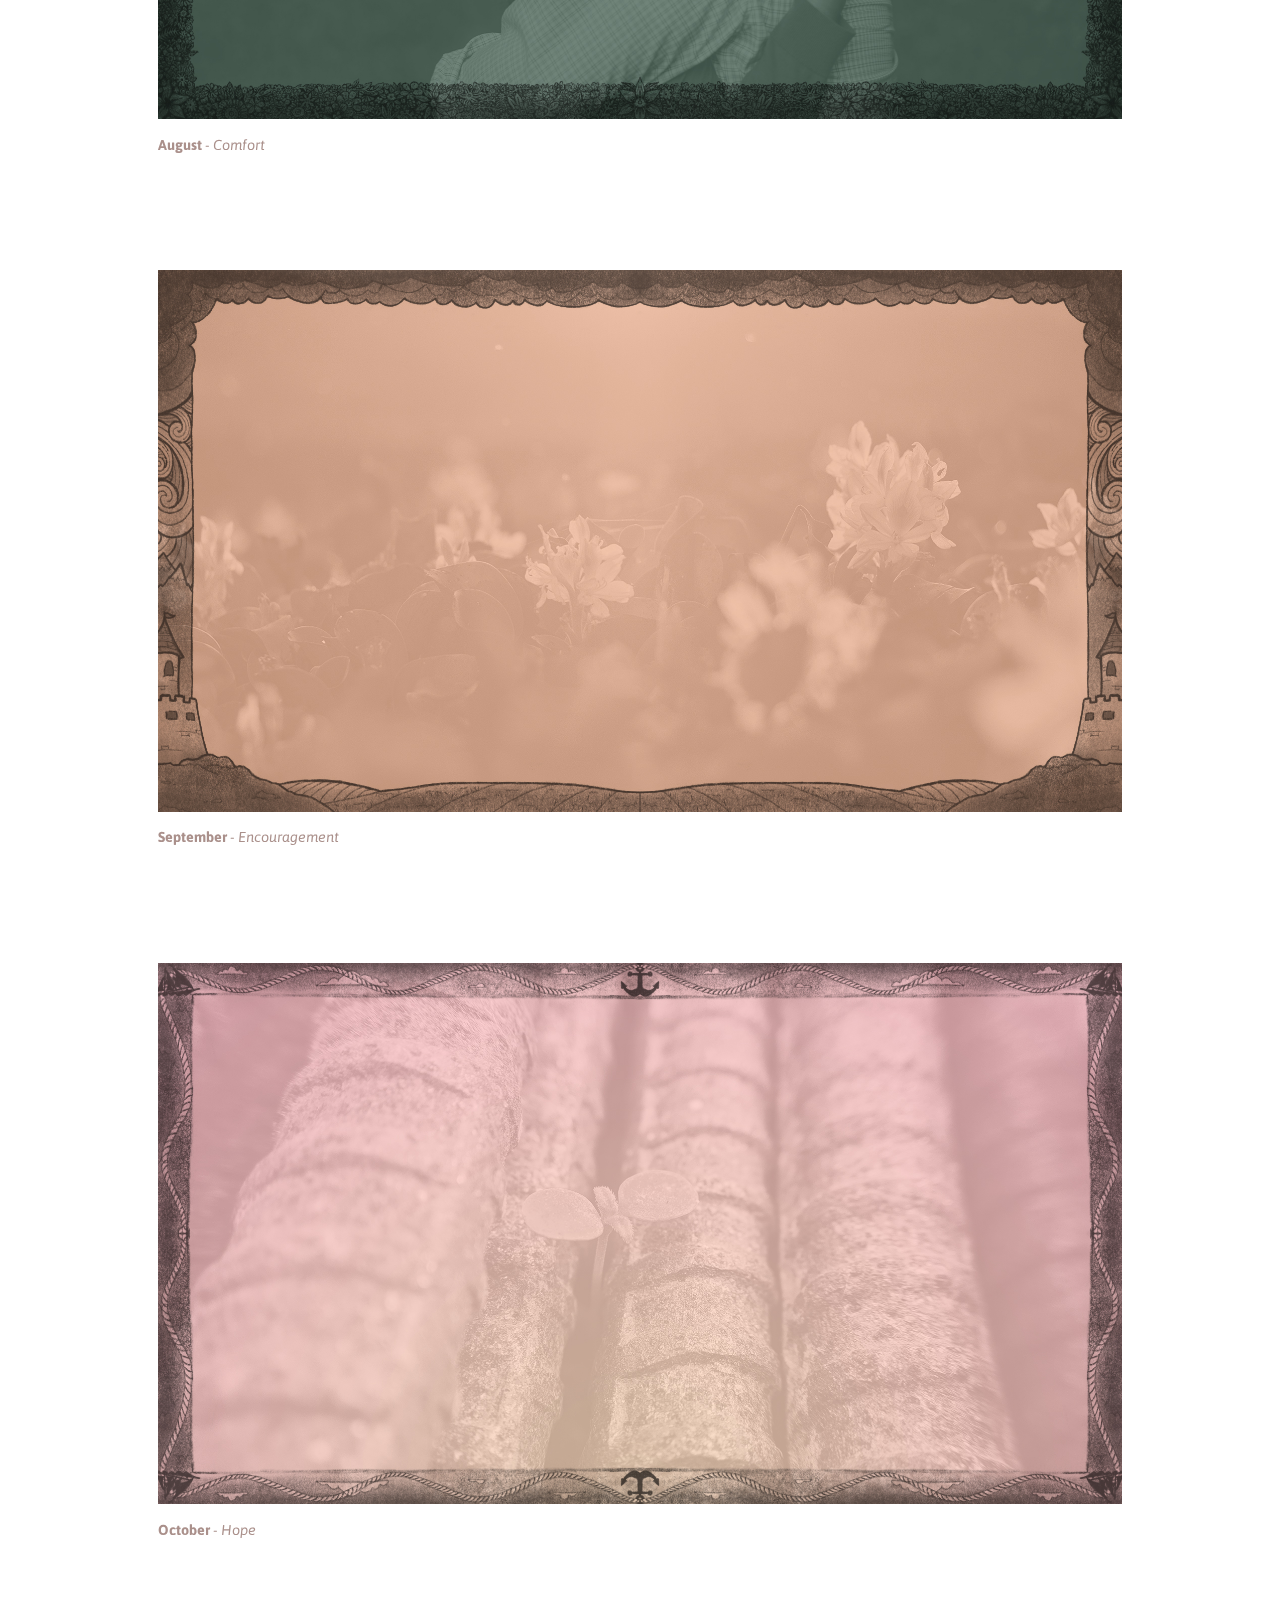
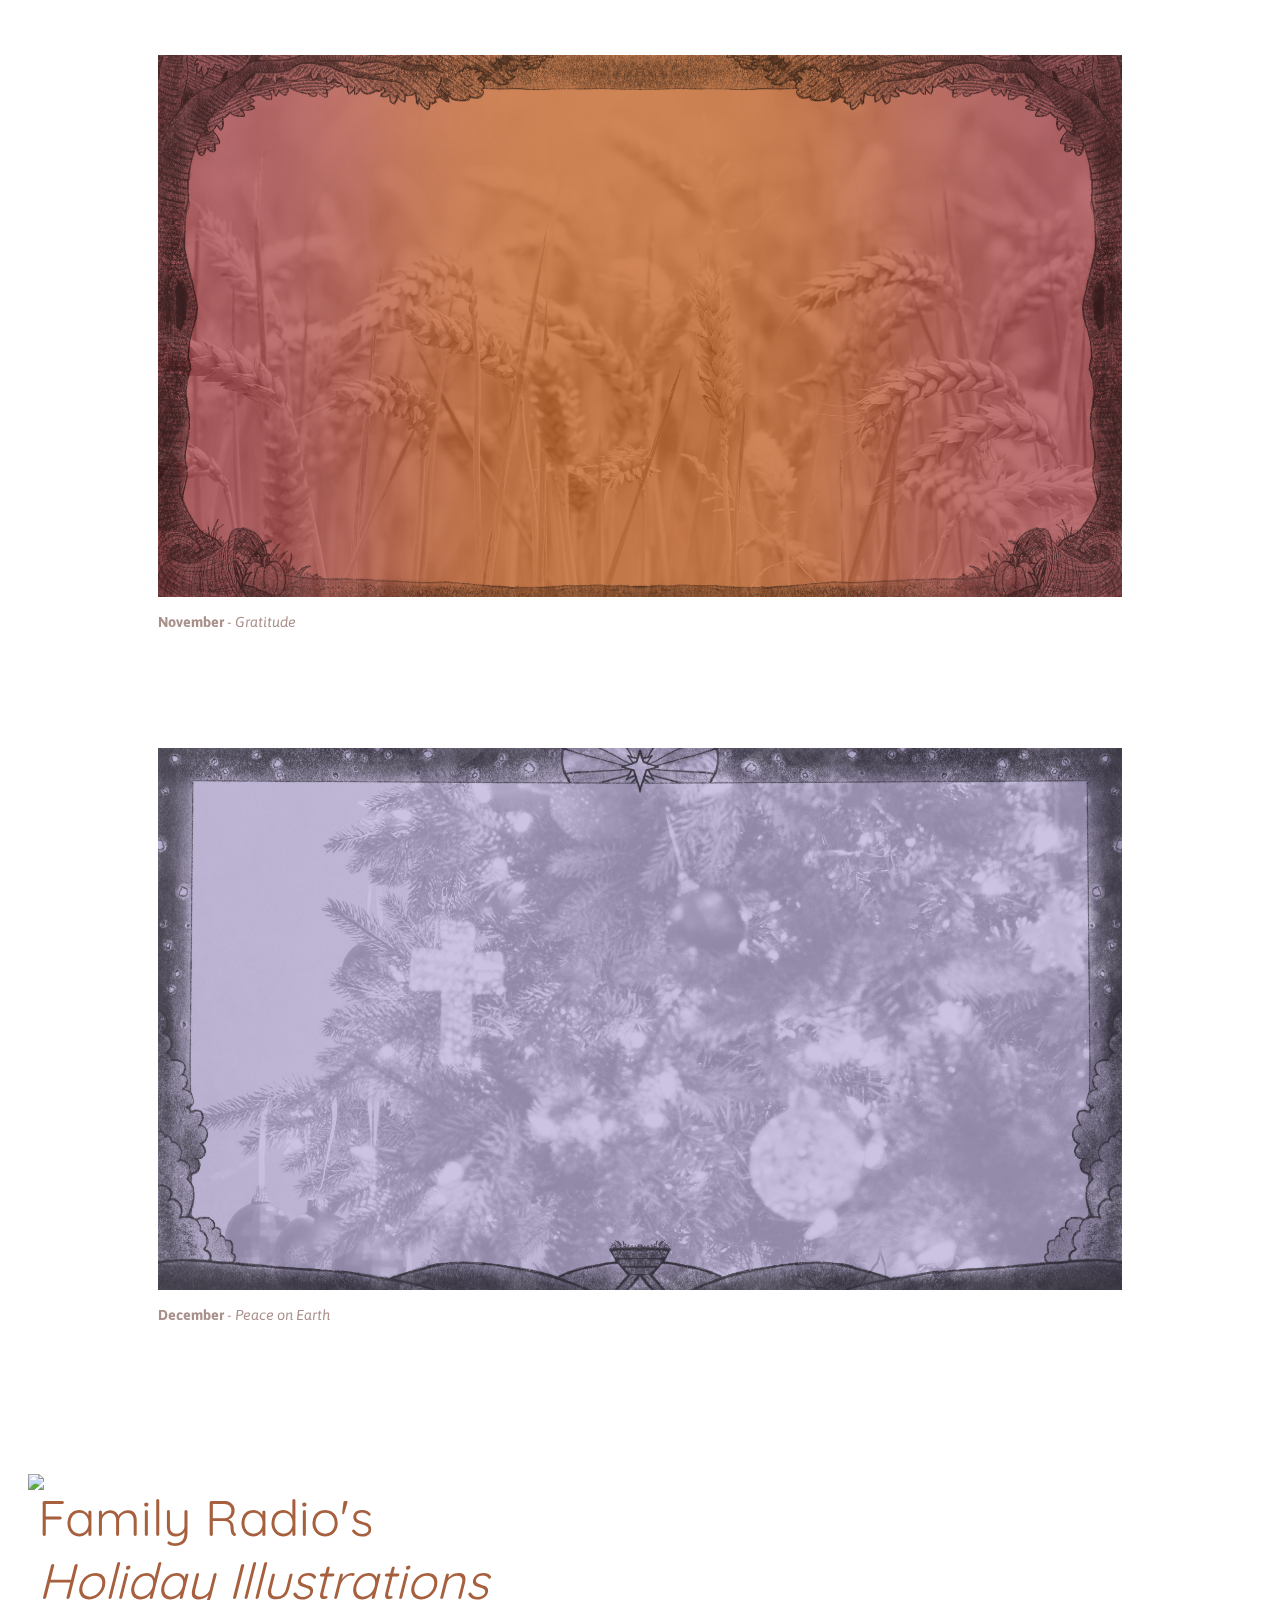
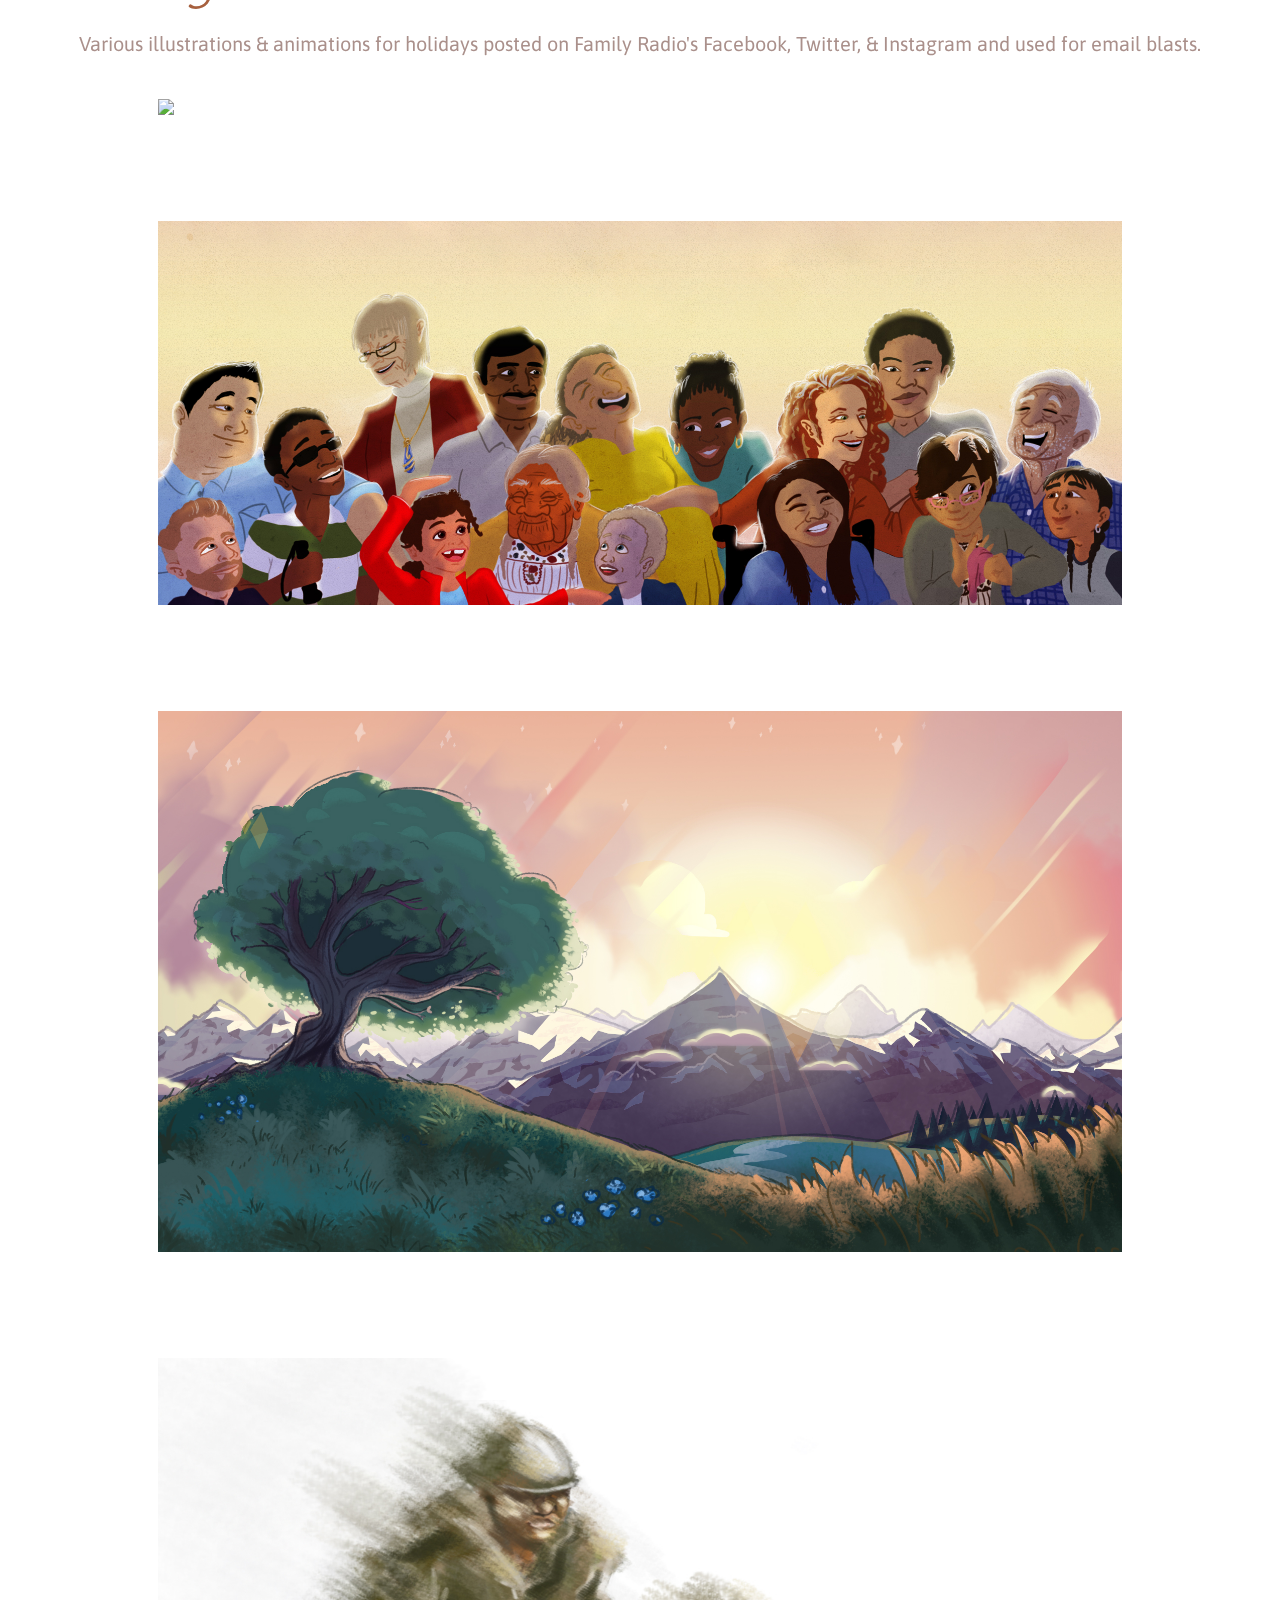
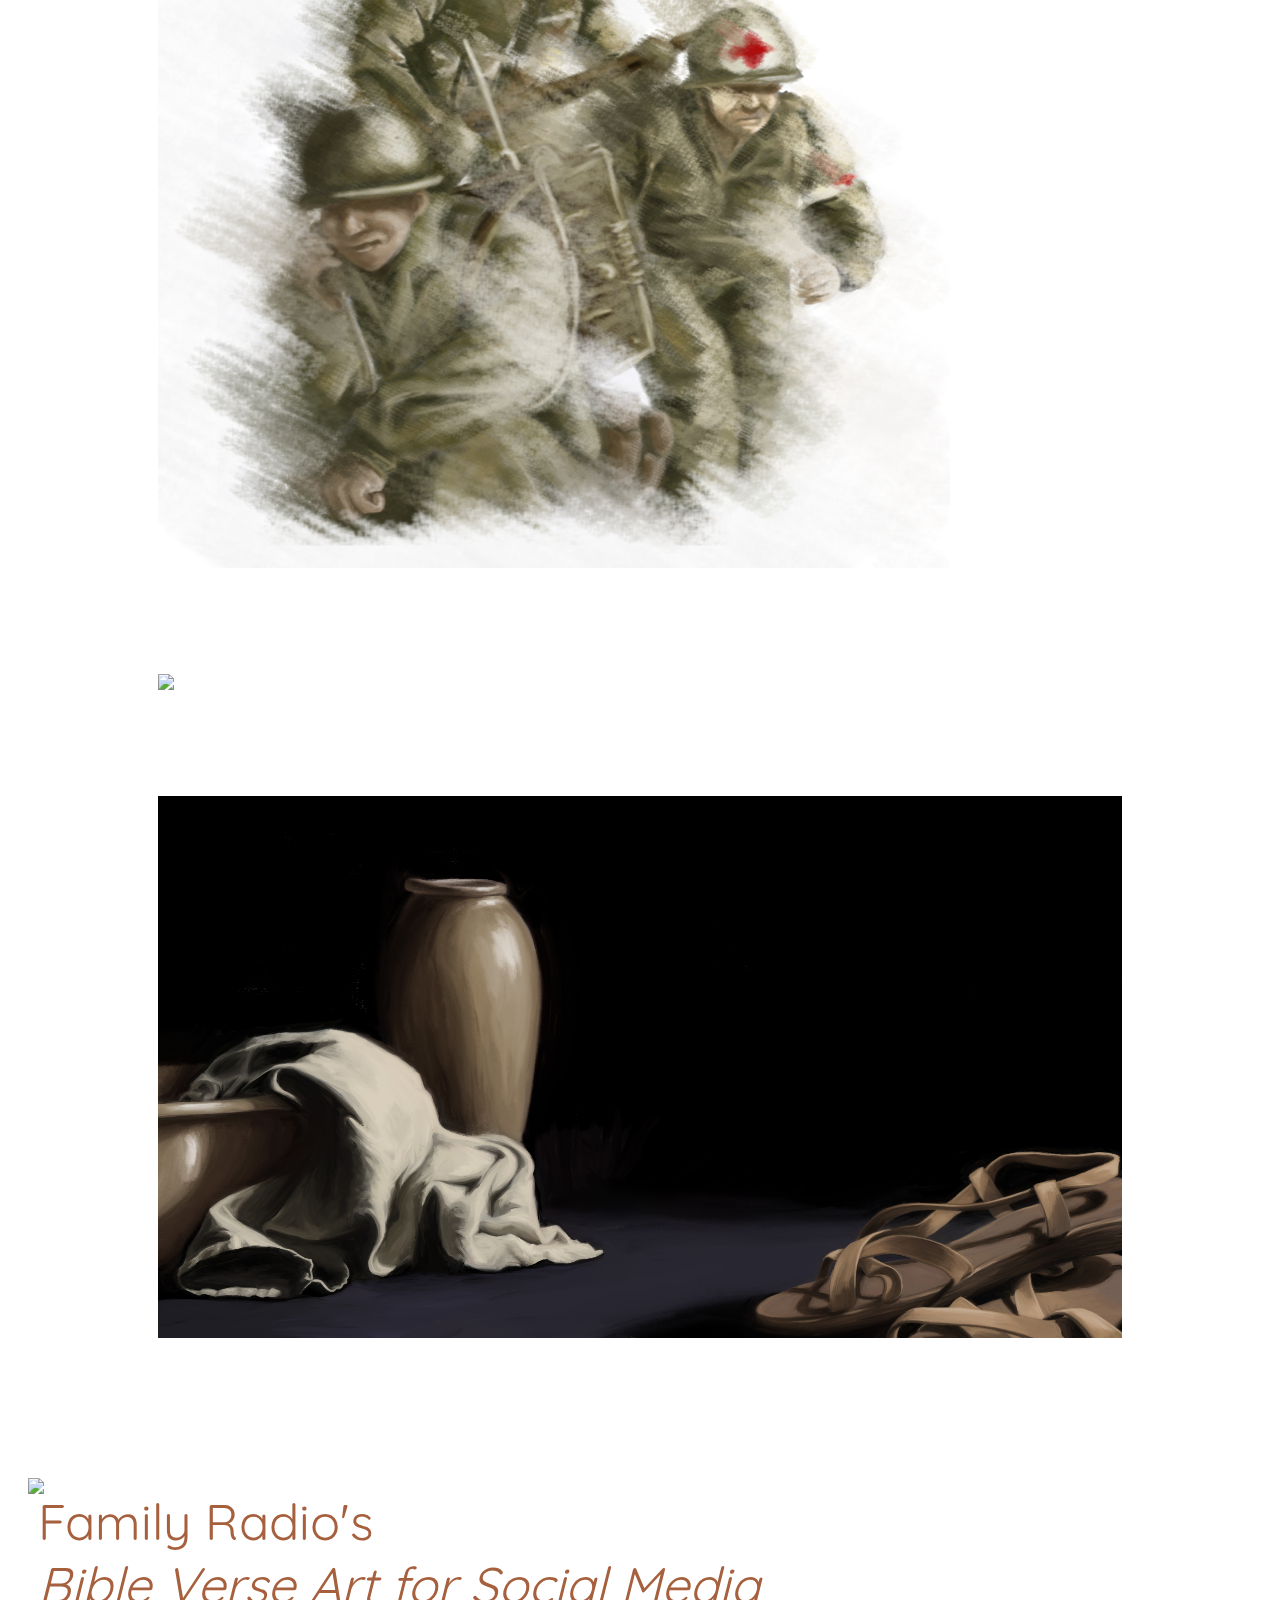
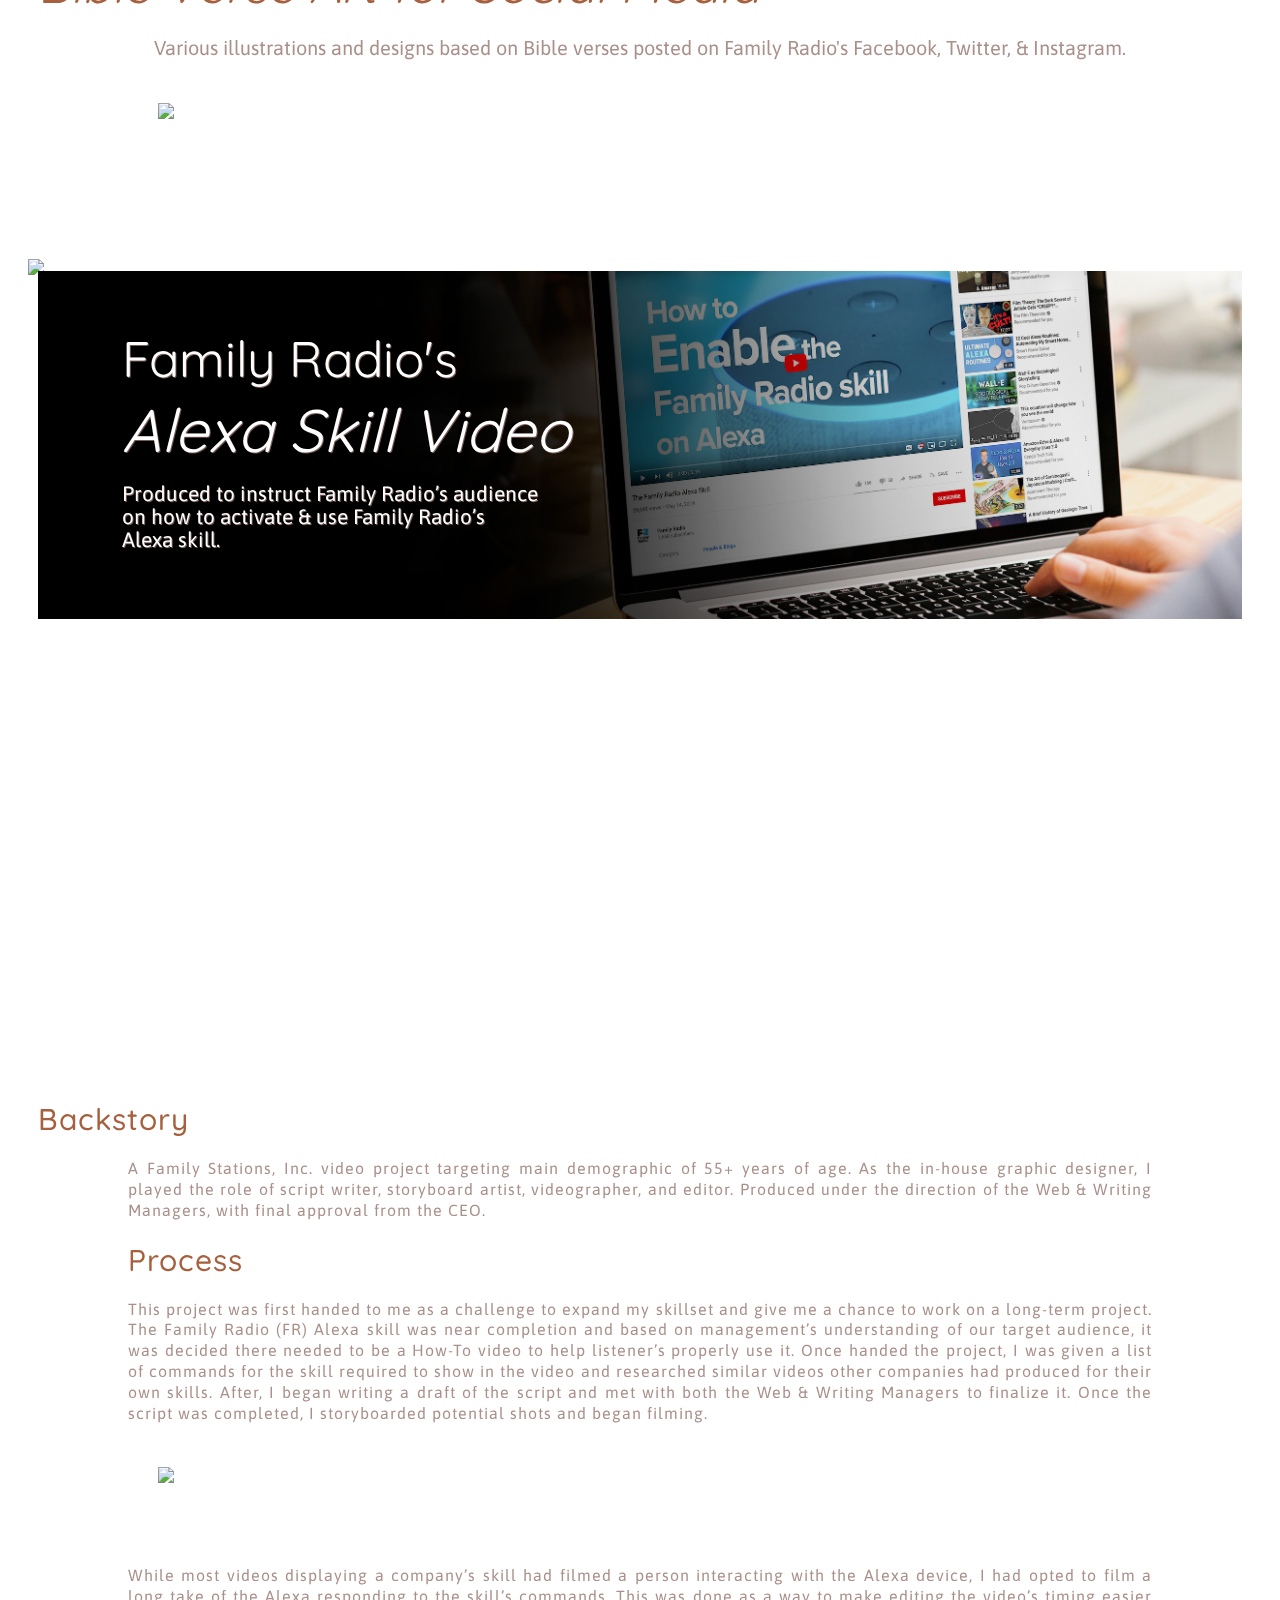
==== commit 2fabe558: "Fix CS titles and social buttons" ====
--- a/index.html
+++ b/index.html
@@ -230,8 +230,30 @@
             <div class="two-third">
               <h2>Contact</h2>
               <h4>Naomi Hanson</h4>
-              <h5>Graphic Designer &amp; Illustrator</h5>
+              <h5>Illustrator &amp; Graphic Designer</h5>
               <a href="mailto:hello@naomi-hanson.com"><h6>hello@naomi-hanson.com</h6></a>
+              <li class="socialLogos">
+                <a href="https://www.linkedin.com/in/naomi-m-hanson">
+                  <img class="social-logos" src="images/homepage/linkedIn_logo.png">
+                </a>
+              </li>
+              <li class="socialLogos">
+                <a class="social-logos" href="https://www.instagram.com/naomihanson94">
+                  <img class="social-logos" src="images/homepage/instagram_logo.png">
+                </a>
+              </li>
+<!--
+              <li class="socialLogos">
+                <a class="social-logos" href="https://naomi-hanson.tumblr.com">
+                  <img class="social-logos" src="images/homepage/tumblr_logo.png">
+                </a>
+              </li>
+              <li class="socialLogos">
+                <a class="social-logos" href="https://vimeo.com/naomimhanson">
+                  <img class="social-logos" src="images/homepage/vimeo_logo.png">
+                </a>
+              </li>
+-->
             </div>
           </div>
         </section>
@@ -344,14 +366,17 @@
         </section>
       </div>
 
-<!-- FR ALEXA VIDEO -->
+<!-- FR ALEXA VIDEO CASE STUDY -->
       <div class="remodal" data-remodal-id="FR-Alexa-Video">
         <button data-remodal-action="close" class="remodal-close" aria-label="Close"><img src="images/homepage/cross_light.png"></button>
         <header class="AV-hero">
           <iframe width="560" height="315" src="https://www.youtube.com/embed/Hq-XEeq3Zxg" frameborder="0" allow="accelerometer; autoplay; encrypted-media; gyroscope; picture-in-picture" allowfullscreen class="hero-image"></iframe>
-          <!-- <img src="images/alexaVideo/mockUp_alexa.jpg" class="hero-image"> -->
-          <h2 class="hero-header">Family Radio's Alexa Skill Video</h2>
-          <p class="summary">Produced to instruct Family Radio’s 55+ demographic understand how to activate &amp use Family Radio’s Alexa skill.</p>
+          <div class="caseStudy-titles">
+            <h2 class="hero-header">
+              <small>Family Radio's</small>
+              <br><i>Alexa Skill Video</i></h2>
+            <p class="summary">Produced to instruct Family Radio’s audience on how to activate &amp use Family Radio’s Alexa skill.</p>
+          </div>
         </header>
         <section class="container overlay-content alexa-video">
           <iframe width="560" height="315" src="https://www.youtube.com/embed/Hq-XEeq3Zxg" frameborder="0" allow="accelerometer; autoplay; encrypted-media; gyroscope; picture-in-picture" allowfullscreen></iframe>
@@ -406,9 +431,11 @@
         <button data-remodal-action="close" class="remodal-close" aria-label="Close"><img class="x" src="images/homepage/cross_light.png"></button>
         <header class="BB-hero">
           <img src="images/bayBeans/mockUp-BB.jpg" class="hero-image">
-          <h2 class="hero-header">Bay Beans</h2>
-          <p class="summary">Designed to help college students find the perfect cafe for studying or hanging out.</p>
-          <li class="btn-outline"><a href="https://invis.io/QVABIRWAD" target="_blank">View Prototype</a></li>
+          <div class="caseStudy-titles">
+            <h2 class="hero-header">Bay Beans</h2>
+            <p class="summary">Designed to help college students find the perfect cafe for studying or hanging out.</p>
+            <li class="btn-outline"><a href="https://invis.io/QVABIRWAD" target="_blank">View Prototype</a></li>
+          </div>
         </header>
         <section class="problem-solution">
           <div class="container">
@@ -493,9 +520,11 @@
         <button data-remodal-action="close" class="remodal-close" aria-label="Close"><img class="x" src="images/homepage/cross_light.png"></button>
         <header class="CF-hero">
           <img src="images/compassionFund/mockUp-CF.jpg" class="hero-image">
-          <h2 class="hero-header">Compassion Fund</h2>
-          <p class="summary">Designed to raise awareness of various causes &amp; needs around the world.</p>
-          <li class="btn-outline"><a href="https://invis.io/ATAR80SGU" target="_blank">View Prototype</a></li>
+          <div class="caseStudy-titles">
+            <h2 class="hero-header">Compassion Fund</h2>
+            <p class="summary">Designed to raise awareness of various causes &amp; needs around the world.</p>
+            <li class="btn-outline"><a href="https://invis.io/ATAR80SGU" target="_blank">View Prototype</a></li>
+          </div>
         </header>
         <section class="problem-solution">
           <div class="container">
--- a/css/main.css
+++ b/css/main.css
@@ -46,7 +46,8 @@
 	font-size: 20px;
 	font-weight: 400;
 	margin-top: 17px;
-    text-decoration: underline;
+	margin-bottom: 20px;
+  text-decoration: underline;
 }
 p {
 	font-size: .9rem;
@@ -95,10 +96,3 @@
     margin: 0 auto;
     max-width: 64rem;
 }
-/*
-.one-fourth, .three-fourth {
-    width: 100%;
-    margin: 0 auto;
-    box-sizing: border-box;
-    padding:20px;
-}*/
--- a/css/about-contact.css
+++ b/css/about-contact.css
@@ -50,3 +50,10 @@
 .quotes {
     font-size: .8rem;
 }
+
+.socialLogos {
+	margin: 5px 5px;
+}
+.social-logos {
+	height: 1.5rem;
+}
--- a/css/overlay.css
+++ b/css/overlay.css
@@ -12,7 +12,13 @@
     position: relative;
 }
 .CSL-hero {
-    margin: 20px auto;
+    margin: 0 auto;
+    margin-bottom: 60px;
+    z-index: 1000;
+    position: relative;
+}
+.AV-hero {
+    margin: 0 auto;
     margin-bottom: 60px;
     z-index: 1000;
     position: relative;
@@ -29,7 +35,6 @@
     text-align: center
 }
 li.btn-outline {
-	padding: 10px 15px;
 	background: #a7603e;
 	border: 2px solid #a7603e;
 	border-radius: 4px;
@@ -73,6 +78,9 @@
 }
 .overlay-images {
     width: 100%;
+}
+.overlay-images-vertical {
+  height: 90vh;
 }
 .overlay-header {
     width: 70%;
@@ -136,8 +144,6 @@
     list-style: circle;
 }
 
-
-
 .no-cs-summary {
     font-size: 20px;
     text-align: center;
--- a/css/media-queries.css
+++ b/css/media-queries.css
@@ -58,6 +58,9 @@
     .project-kind {
         font-size: 18px;
     }
+    .hero-image {
+        visibility: hidden;
+    }
     /* Case Study Heroes */
     .BB-hero {
         background-image: url(../images/bayBeans/mockUp-BB.jpg);
@@ -85,49 +88,38 @@
         background-repeat: no-repeat;
         background-position: center center;
         background-size: cover;
-        max-height: 30em;
-    }
-    .hero-image {
-        visibility: hidden;
+        max-height: 25em;
+    }
+
+    .caseStudy-titles {
+      position: absolute;
+      top: 49%;
+      -webkit-transform: translateY(-49%);
+      -moz-transform: translateY(-49%);
+      -ms-transform: translateY(-49%);
+      transform: translateY(-49%);
+      padding-left: 7%;
+      box-sizing: border-box;
+      width: 90%;
     }
     .hero-header {
         color: #ffffff;
-        position: absolute;
-        top: 30%;
-        -webkit-transform: translateY(-30%);
-        -moz-transform: translateY(-30%);
-        -ms-transform: translateY(-30%);
-        transform: translateY(-30%);
-        box-sizing: border-box;
-        padding-left: 7%;
-        width: 100%;
         text-align: left;
         text-shadow: 1px 1px 0 #755b56;
     }
     .summary {
         color: #ffffff;
         font-size: 1.2em;
-        position: absolute;
-        top: 43%;
-        -webkit-transform: translateY(-43%);
-        -moz-transform: translateY(-43%);
-        -ms-transform: translateY(-43%);
-        transform: translateY(-43%);
         box-sizing: border-box;
-        padding-left: 7%;
-        width: 50%;
-        max-width: 25em;
+        max-width: 20em;
+        margin-top: 15px;
         text-align: left;
         text-shadow: 1px 1px 0 #755b56;
     }
     li.btn-outline {
-        position: absolute;
-        left: 7%;
-        top: 70%;
-        -webkit-transform: translateY(-70%);
-        -moz-transform: translateY(-70%);
-        -ms-transform: translateY(-70%);
-        transform: translateY(-70%);
+        display: block;
+        margin-top: 50px;
+        margin-left: 0px;
     }
     .problem-solution {
         margin-top: -60px;
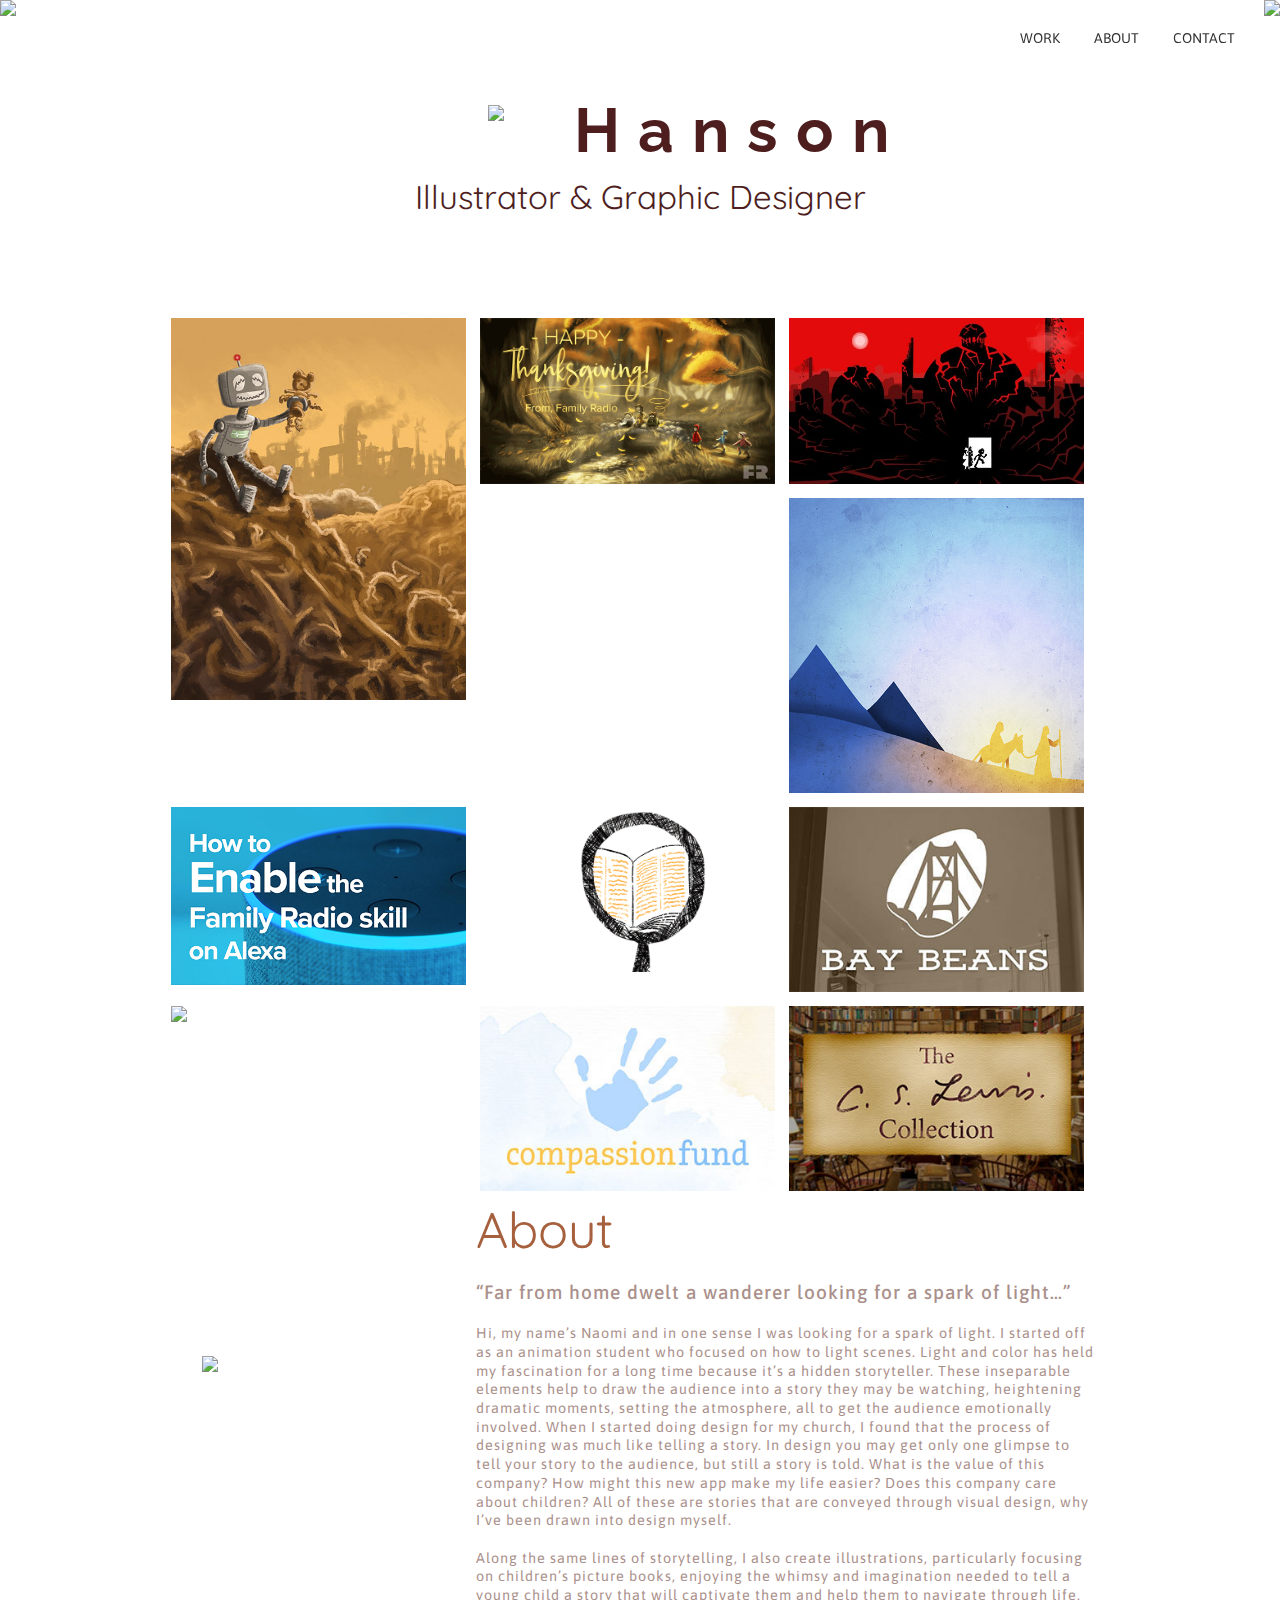
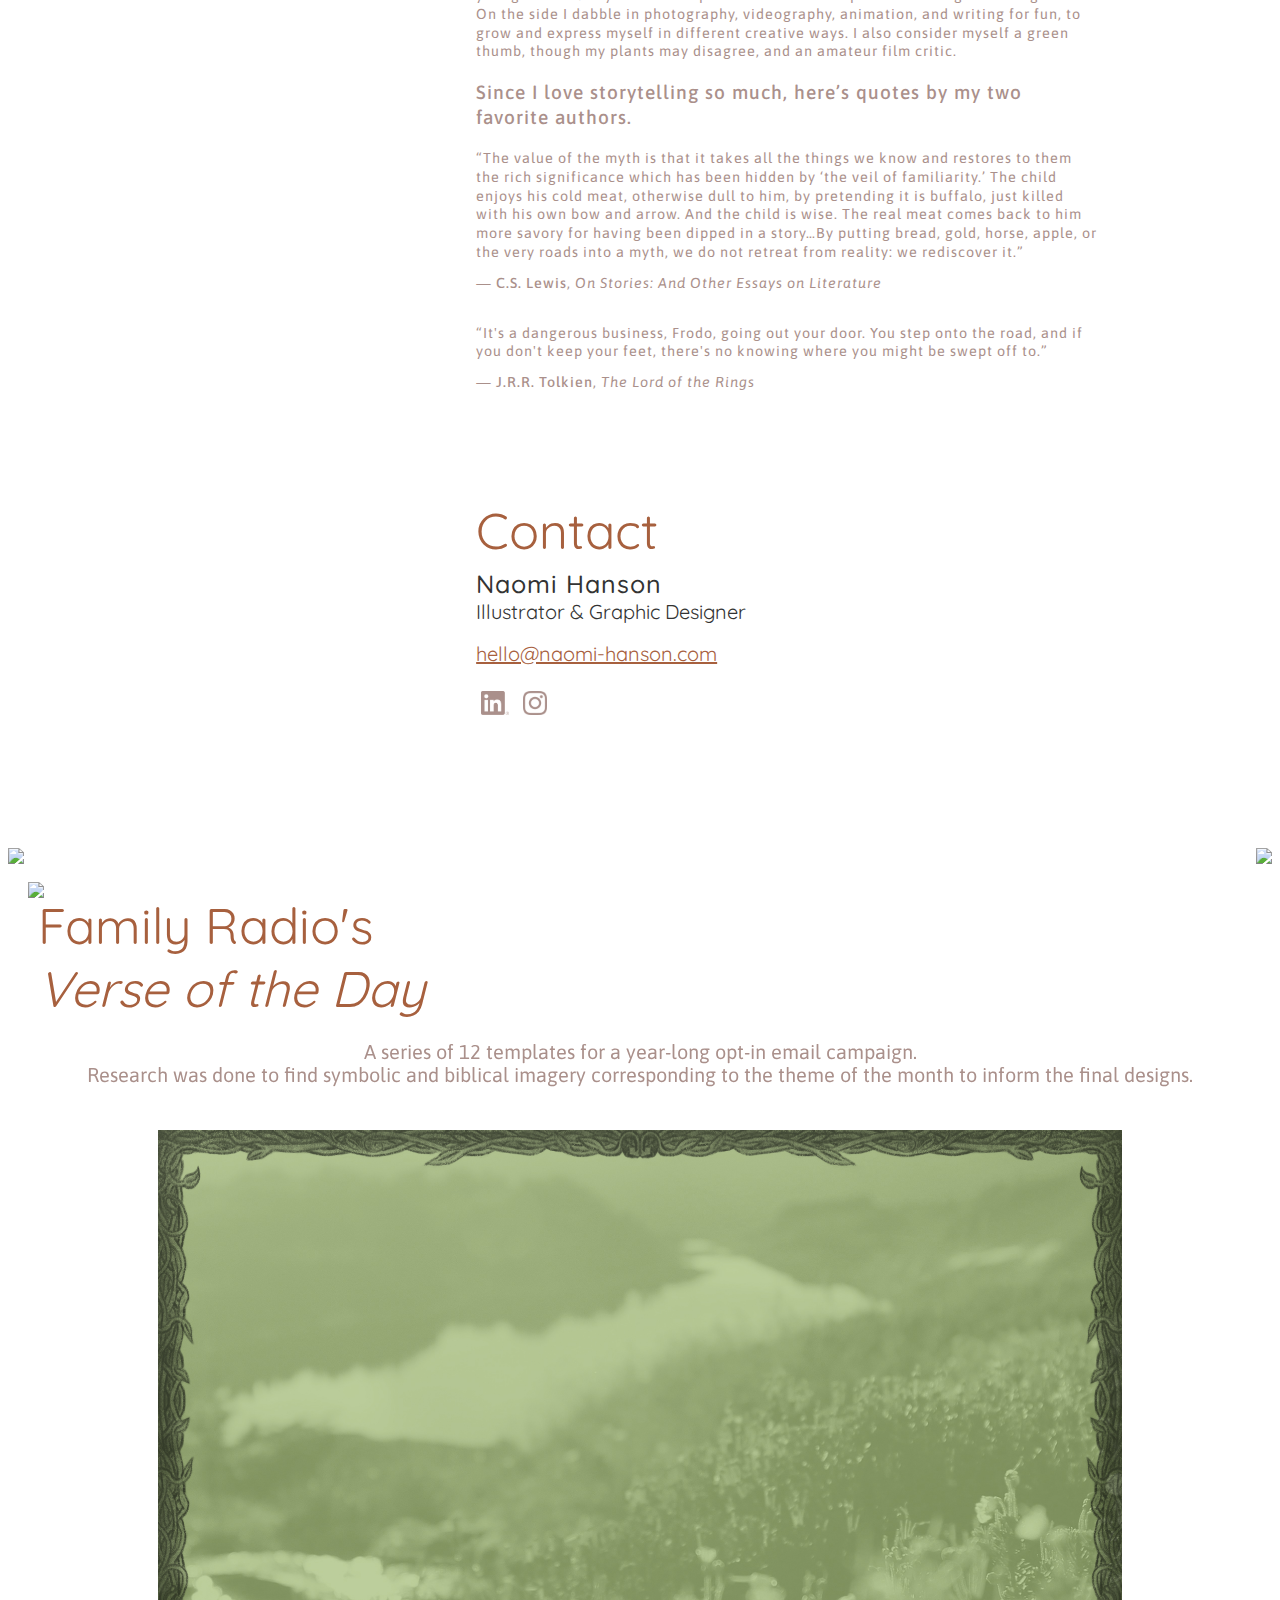
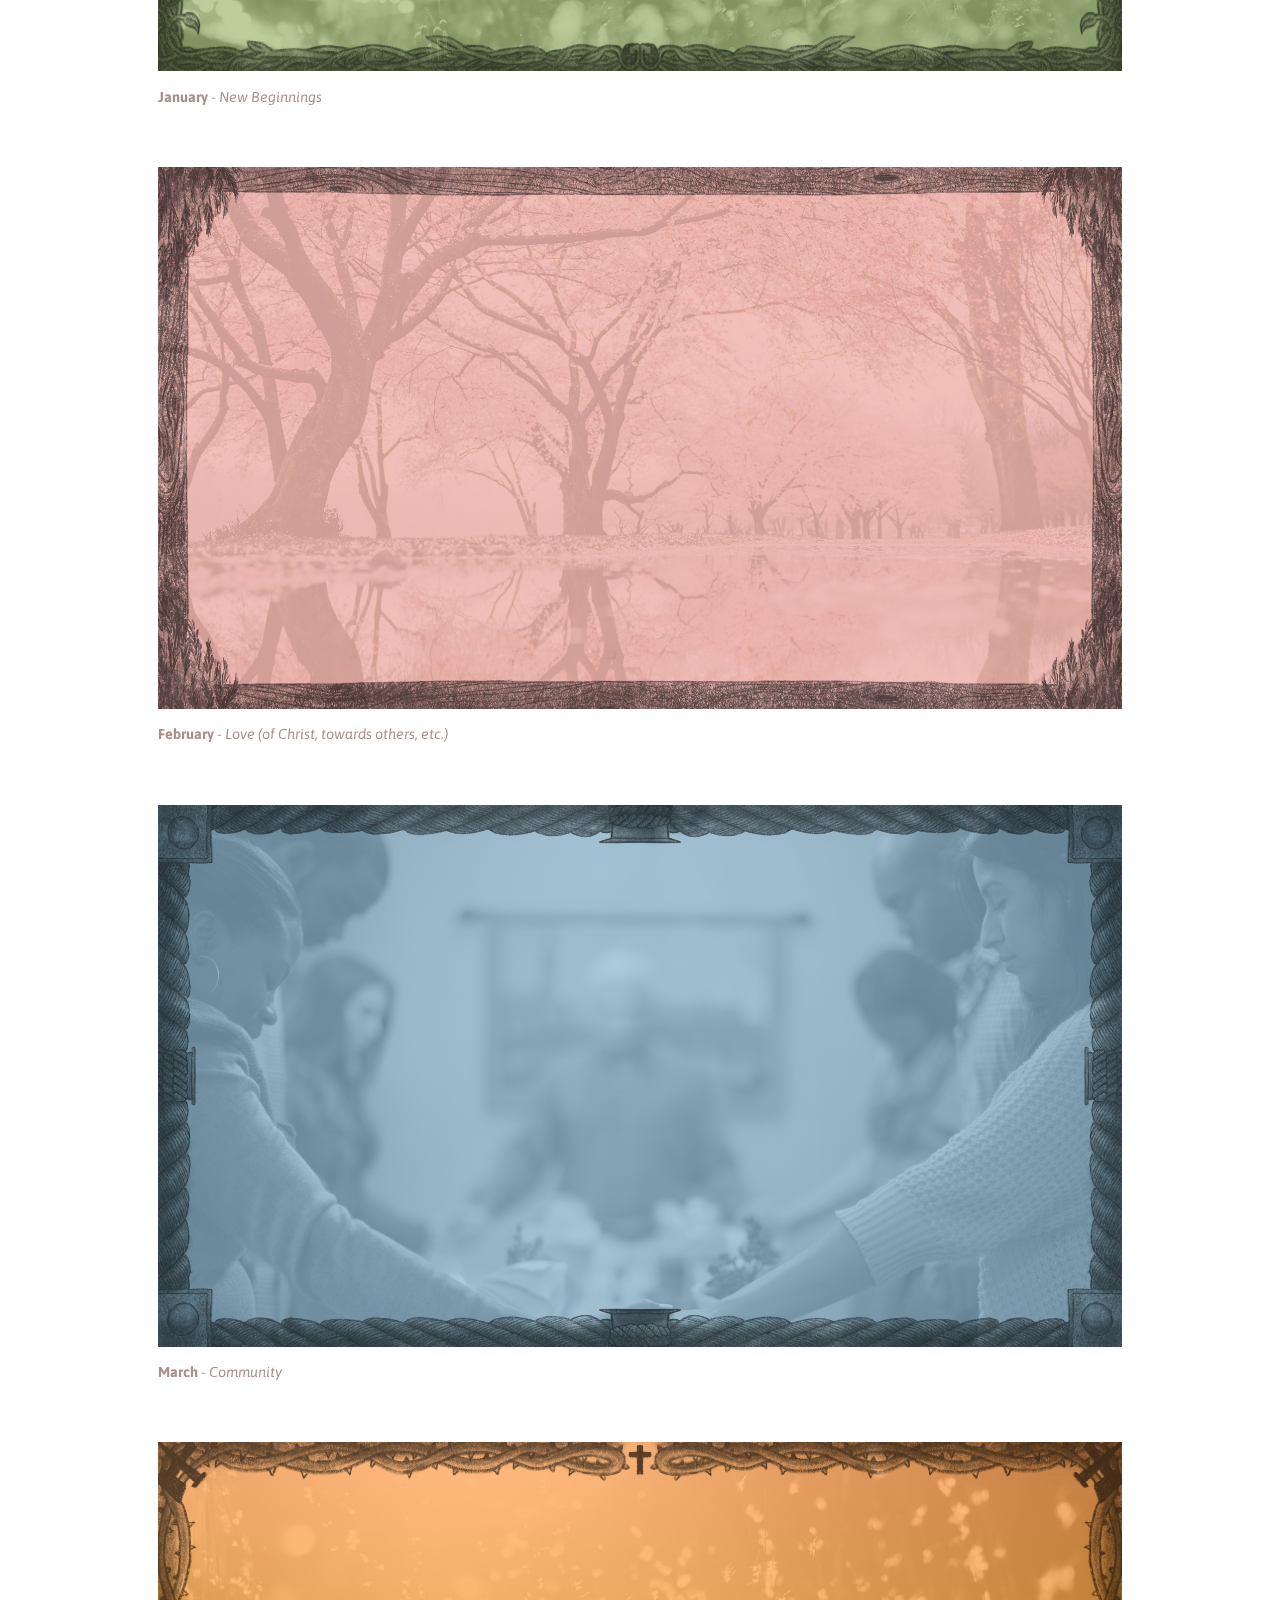
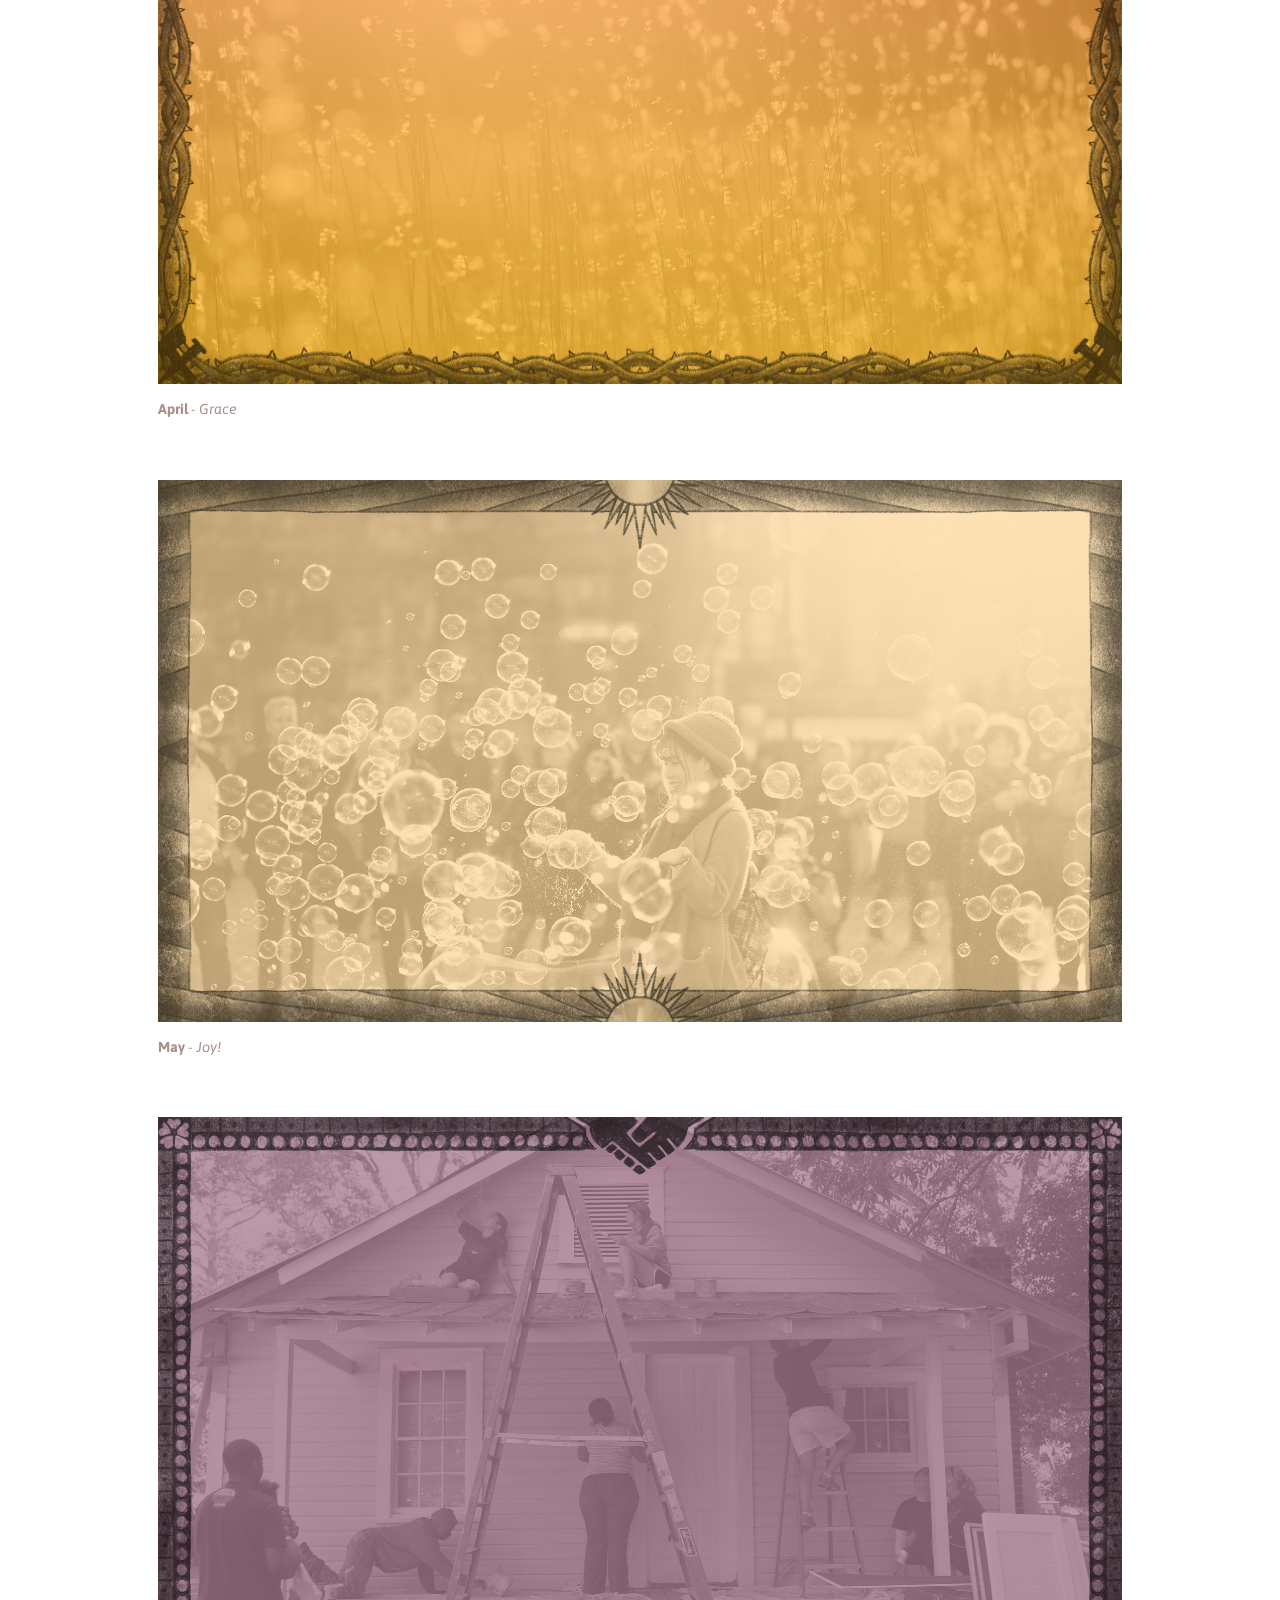
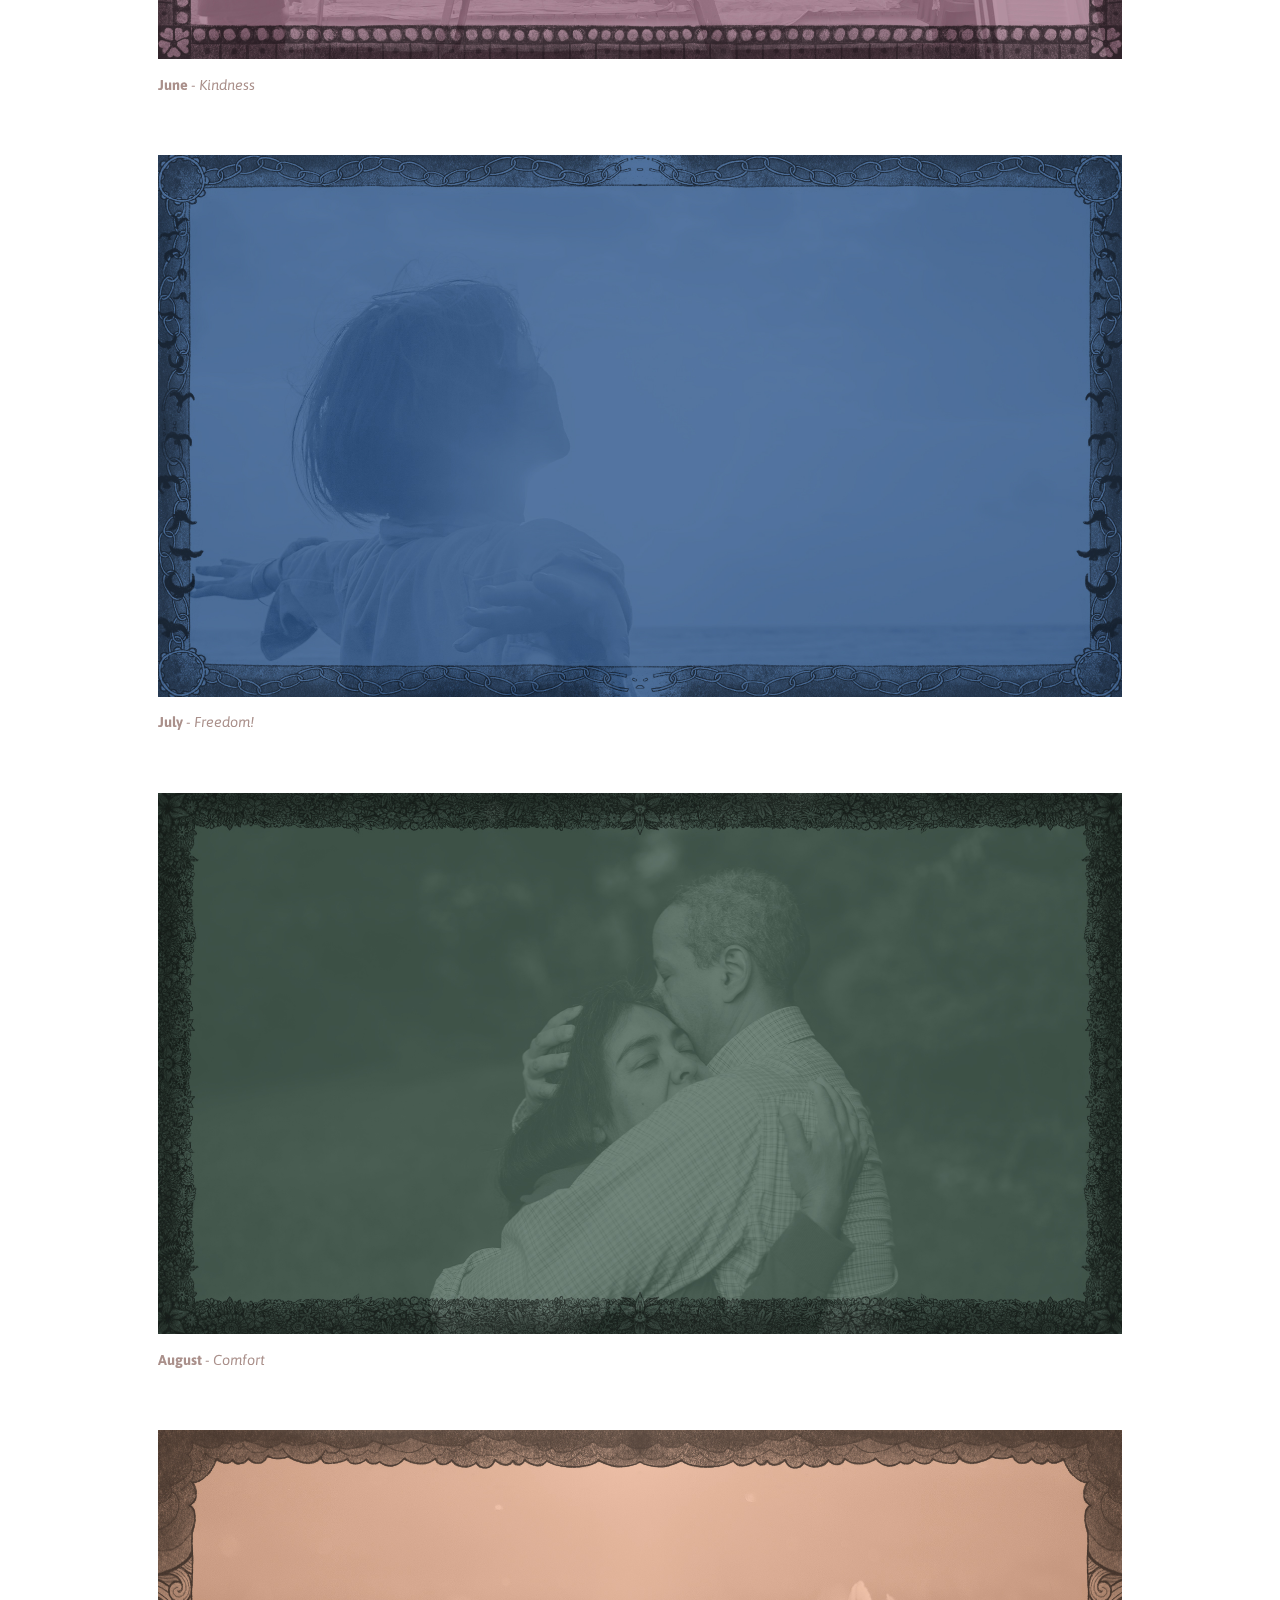
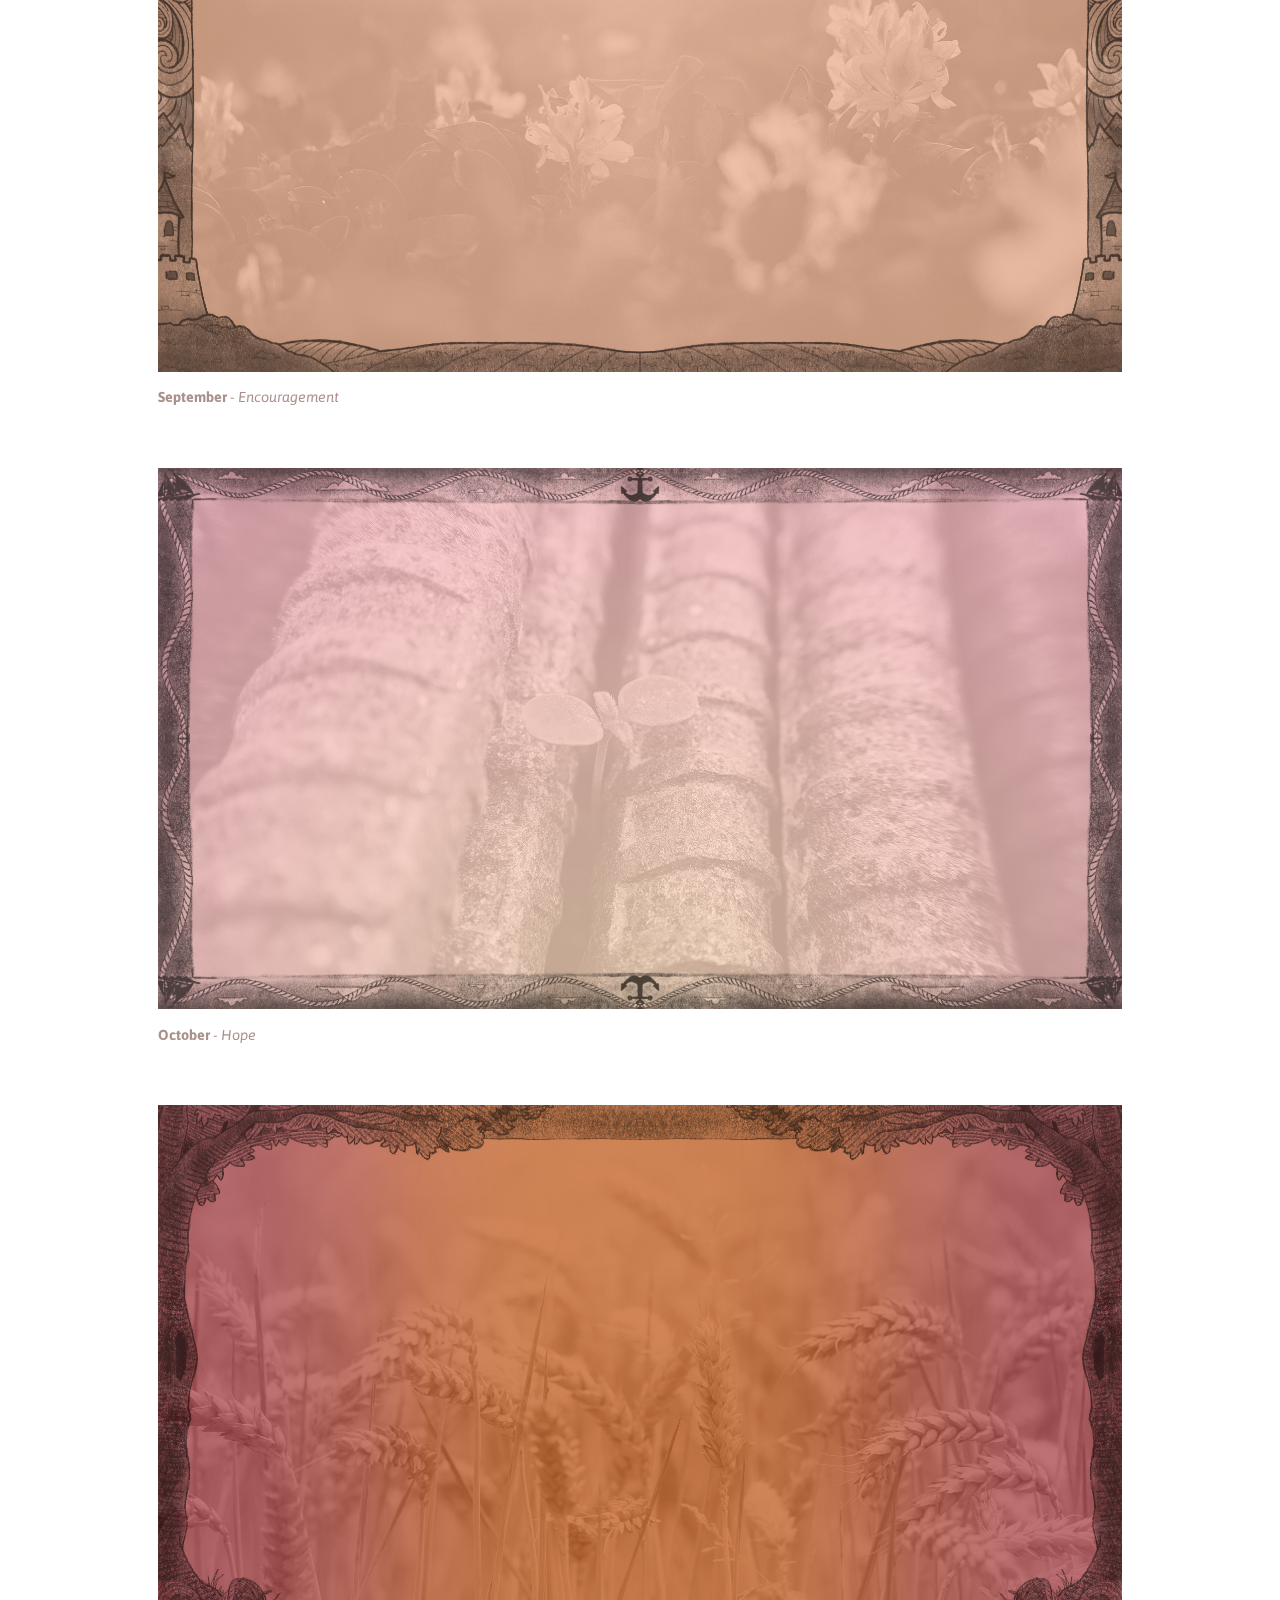
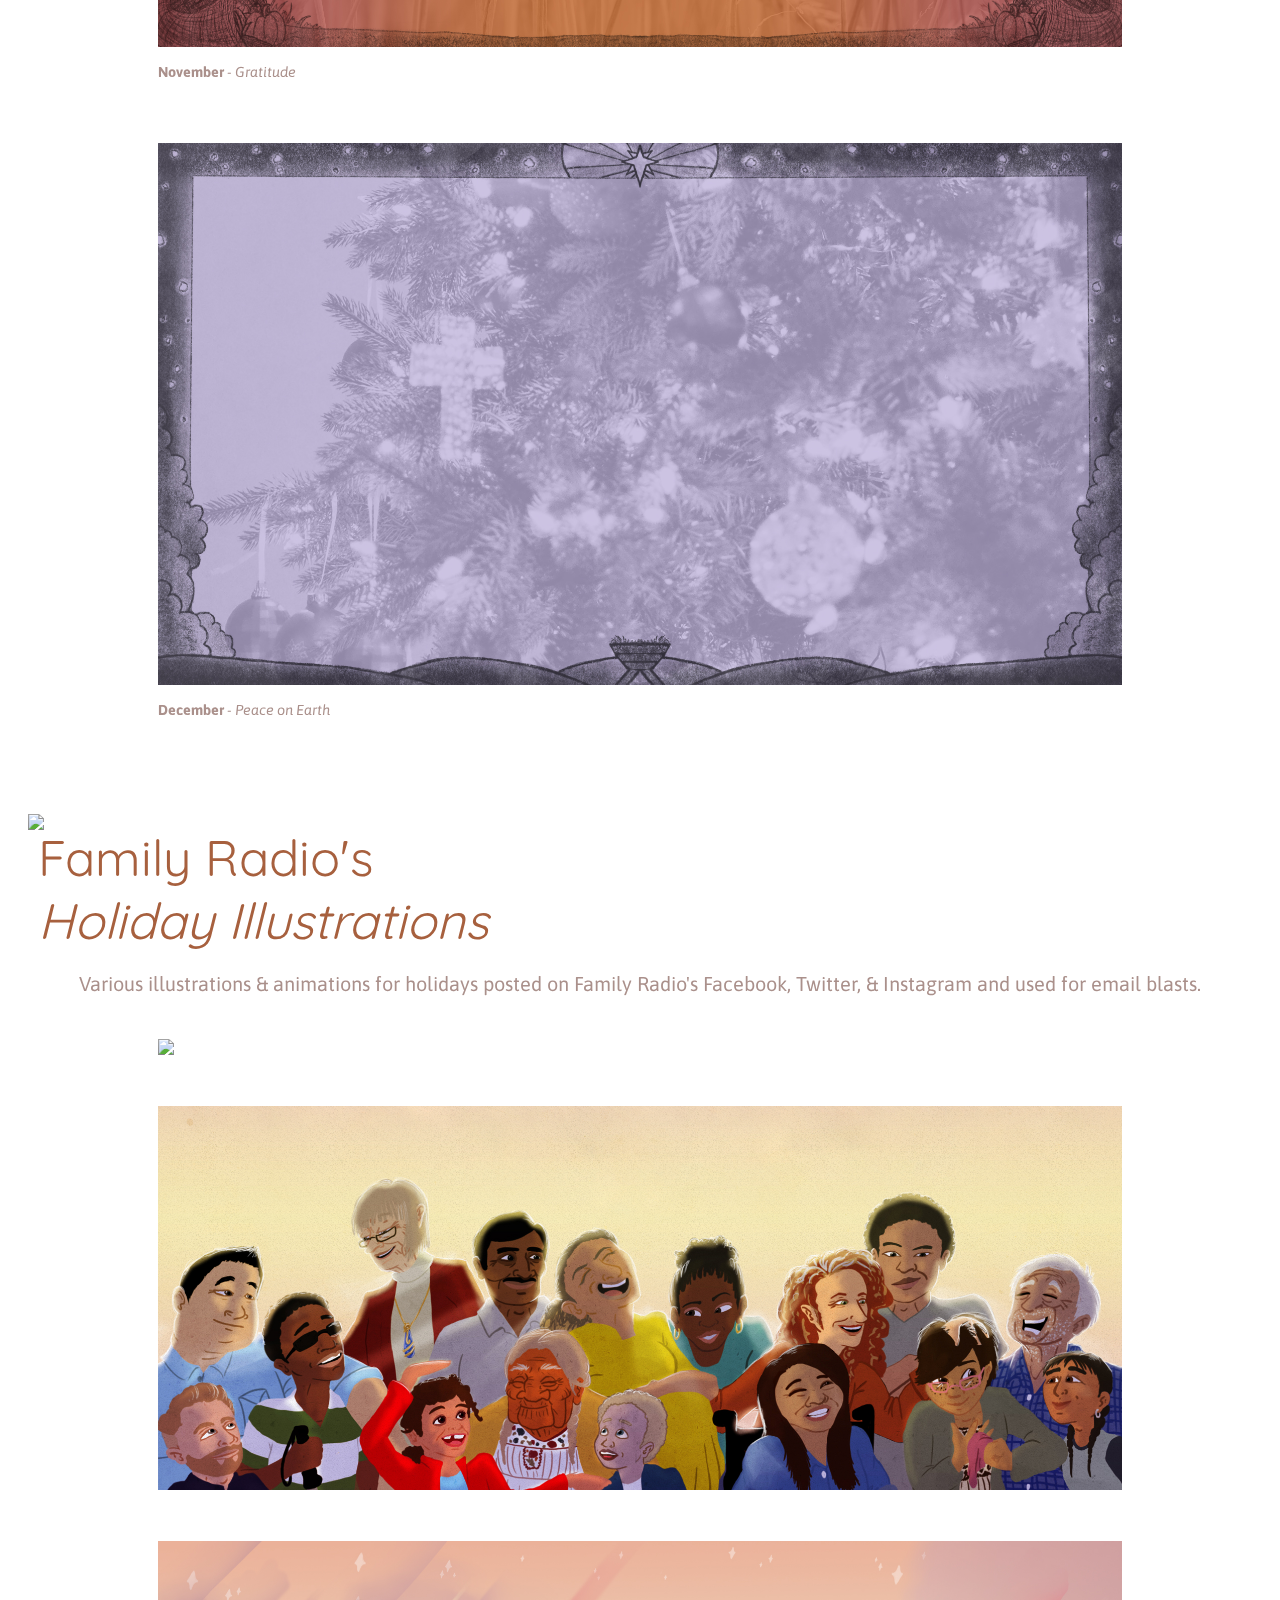
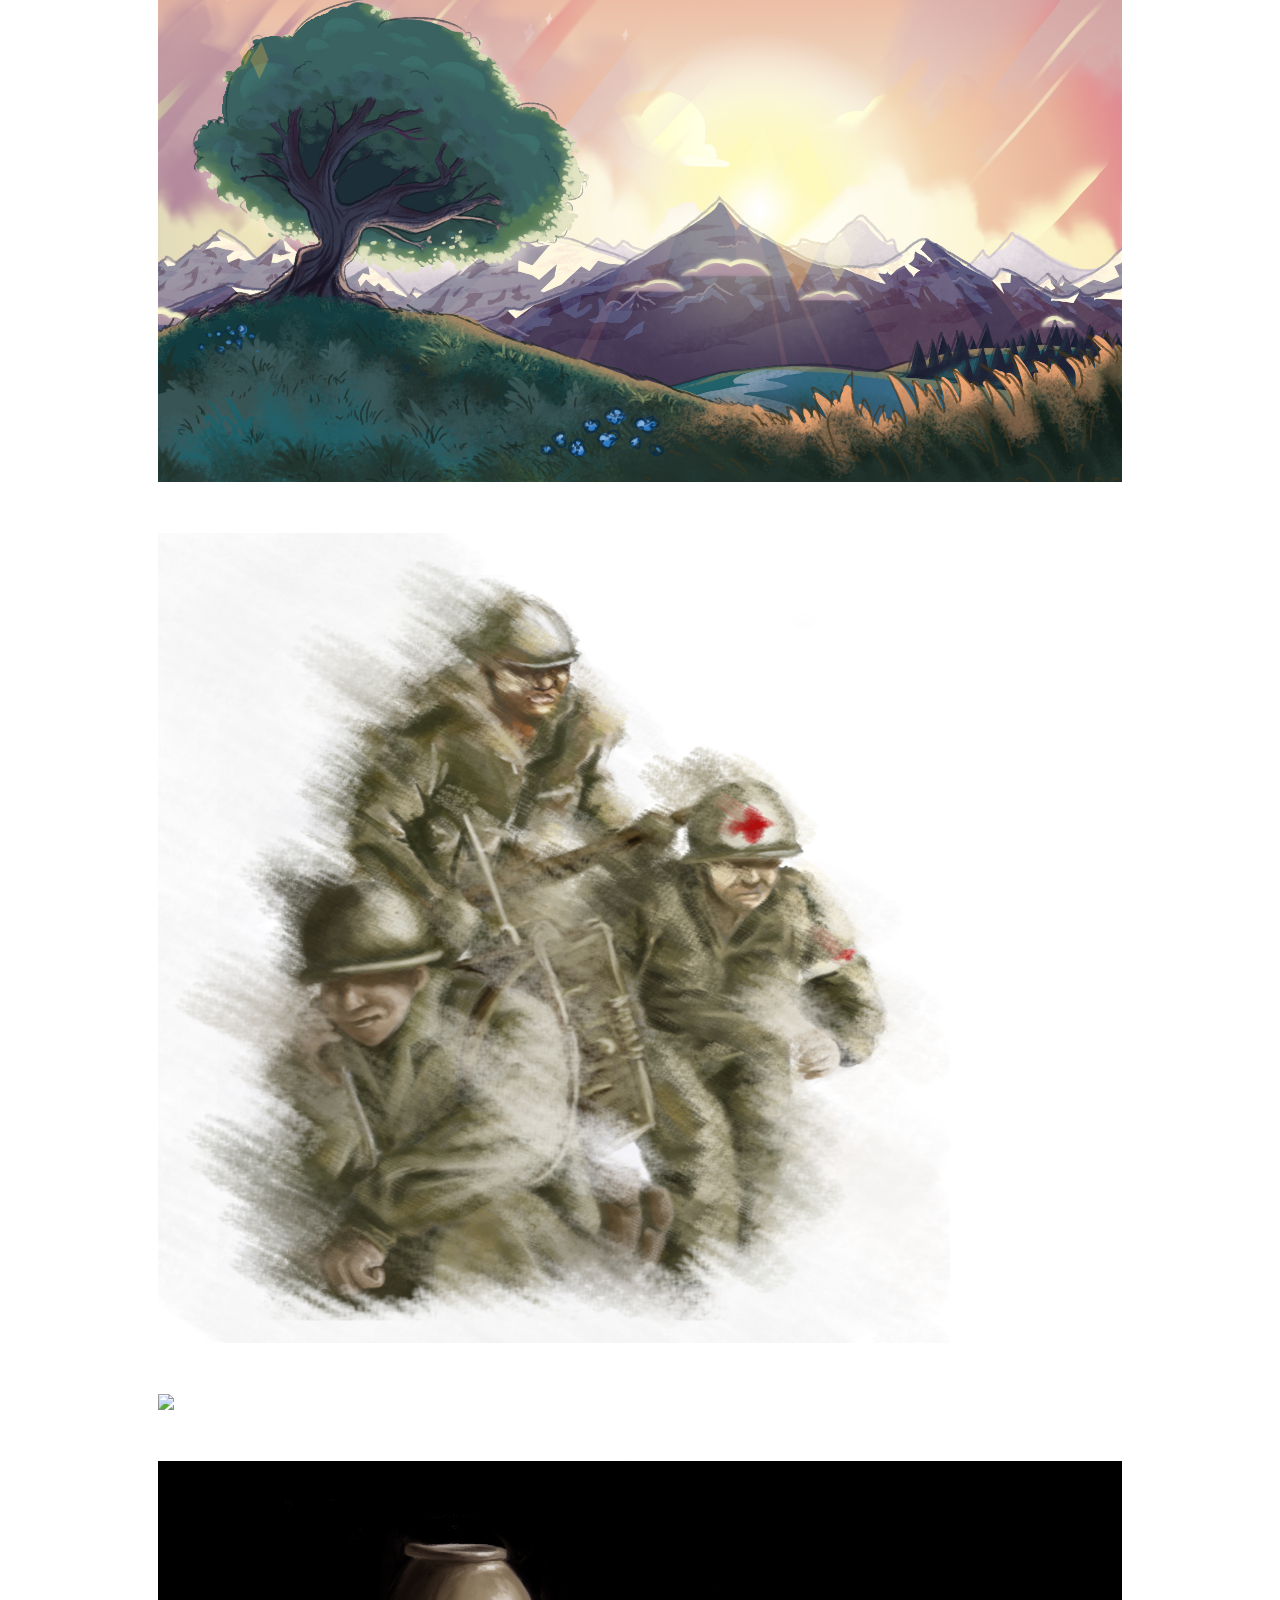
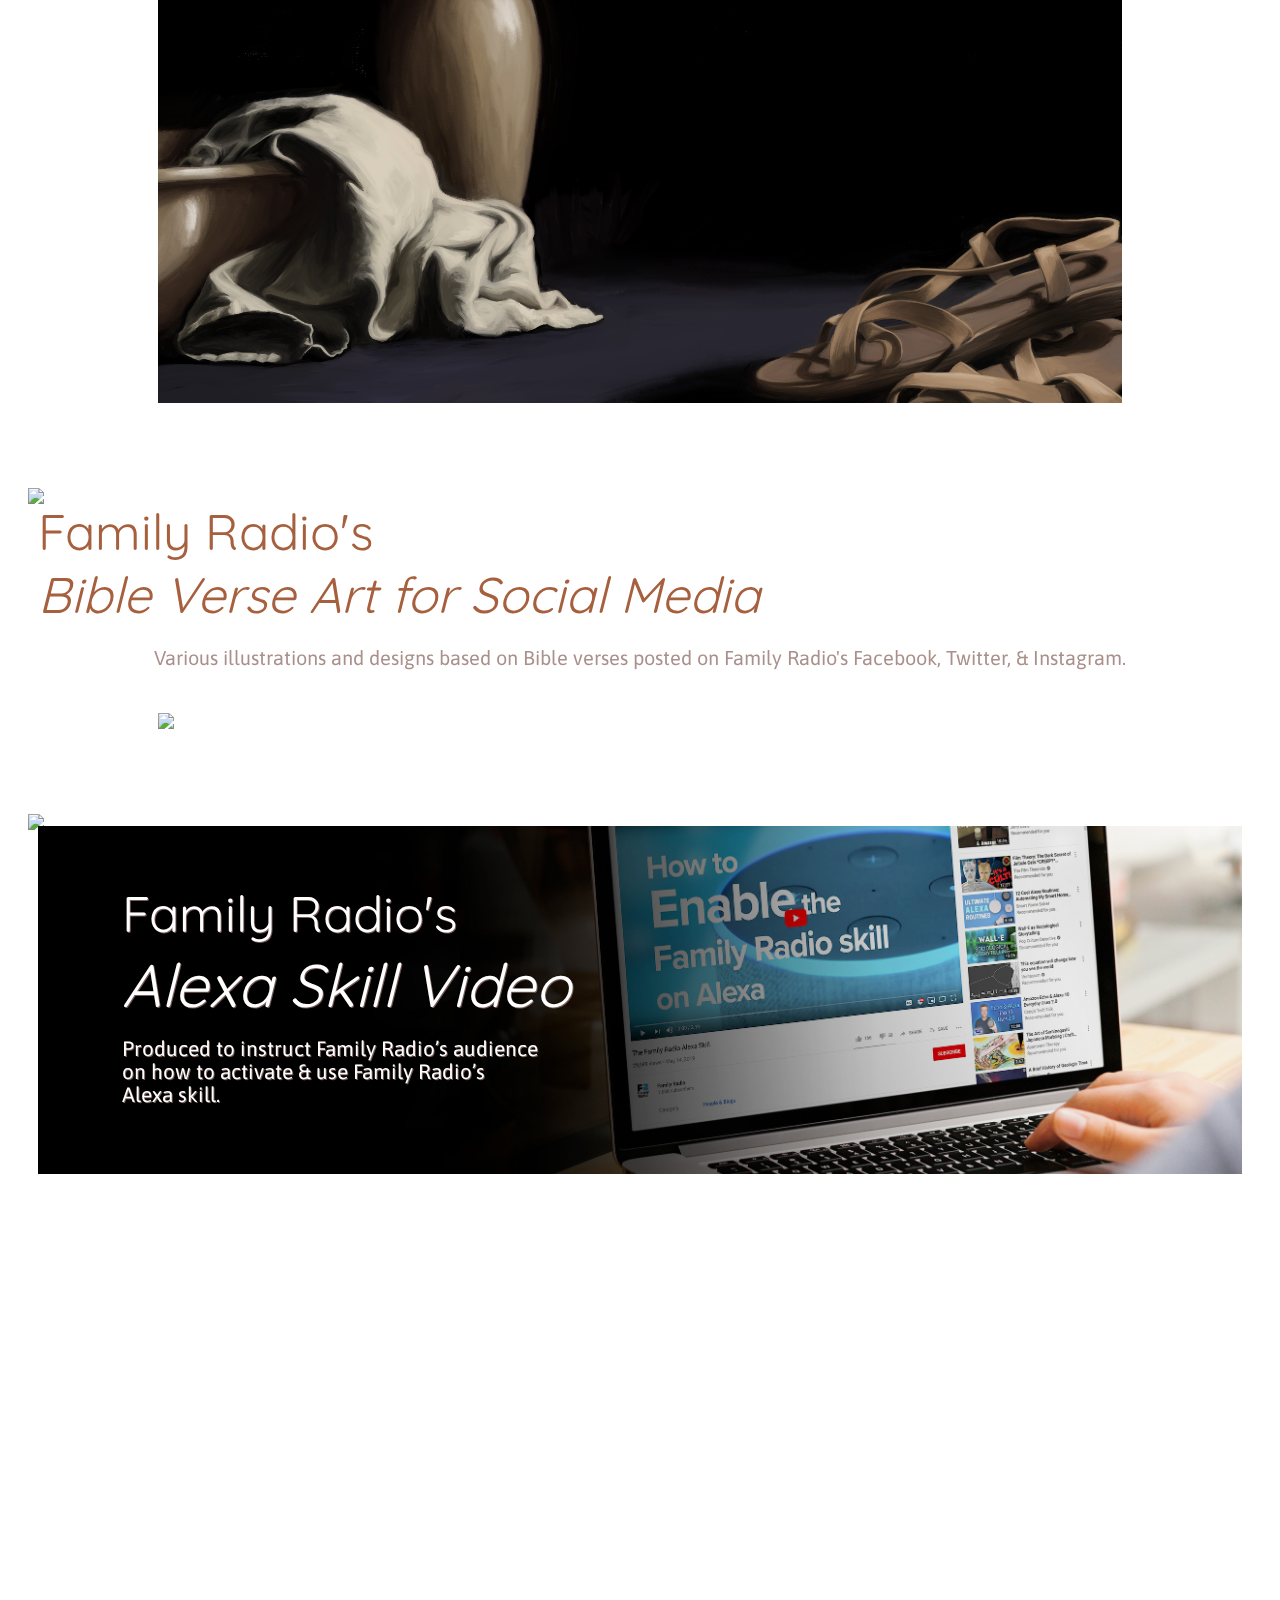
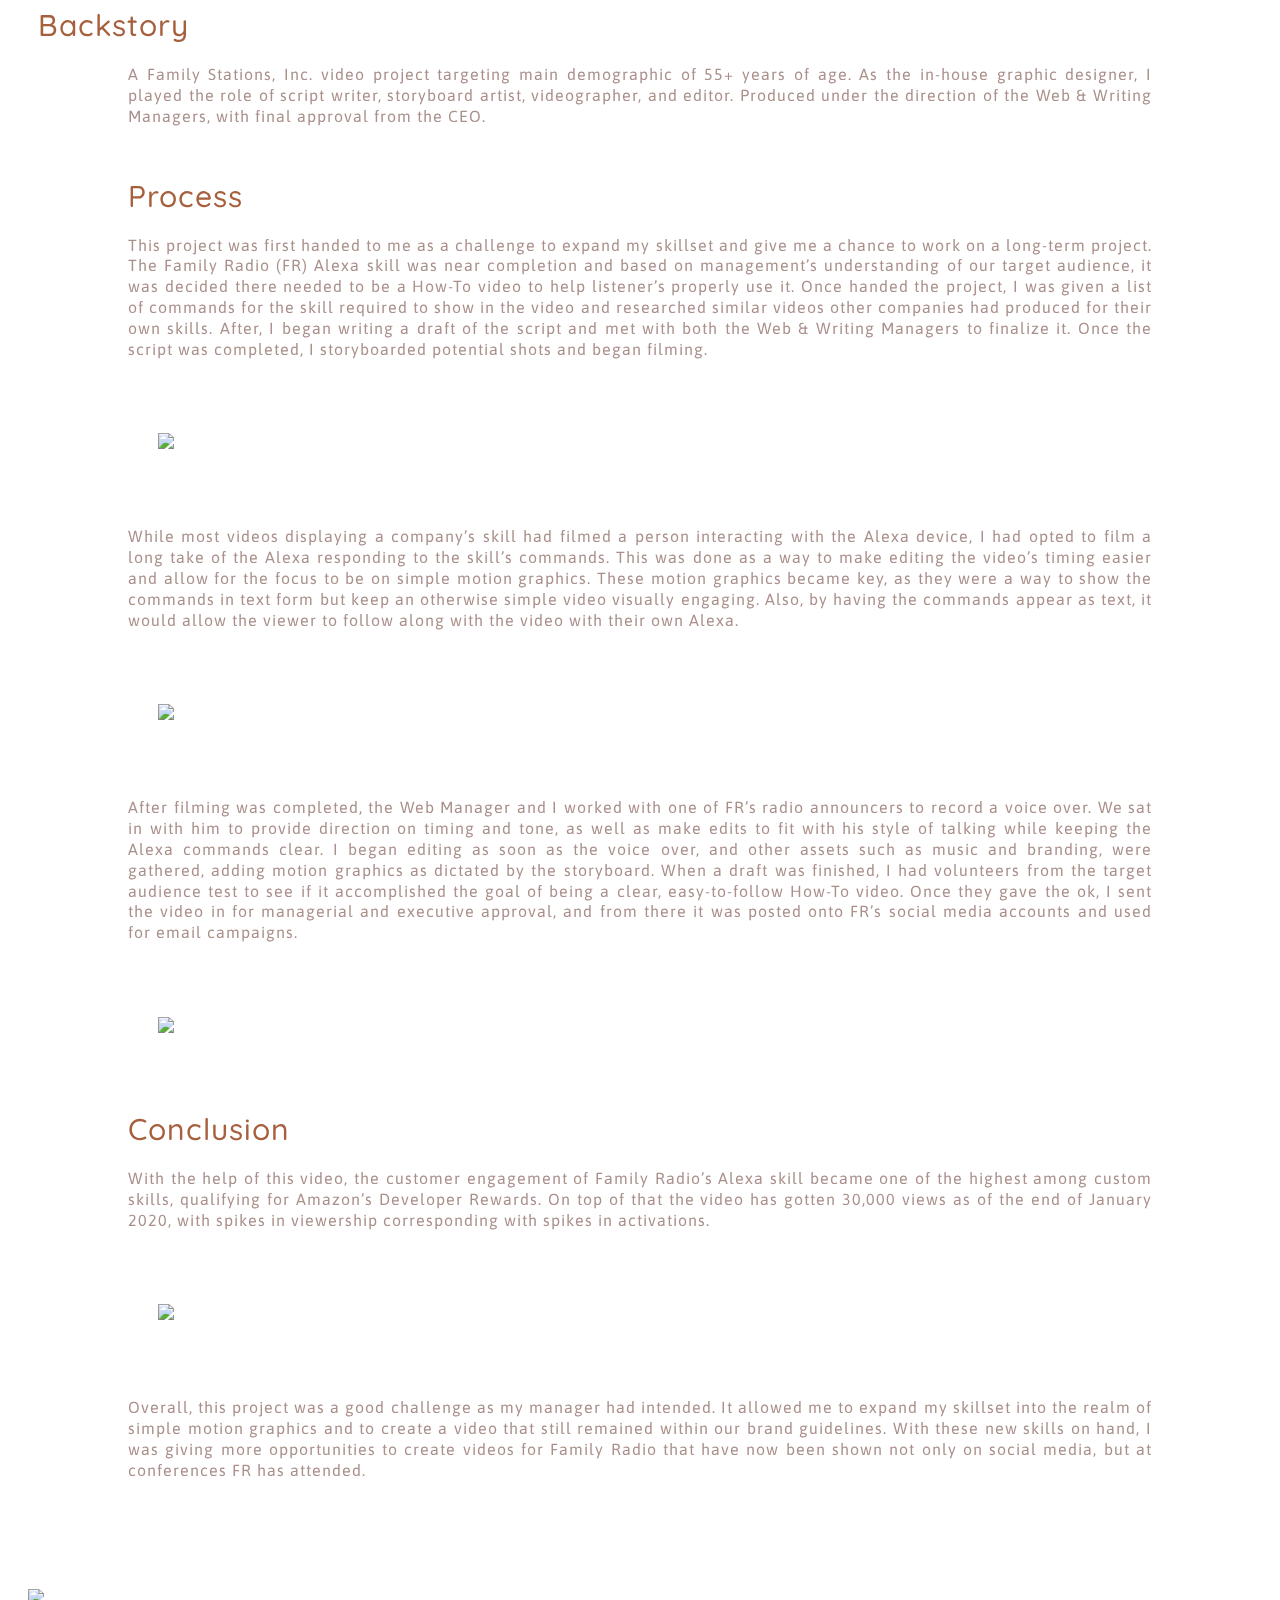
==== commit 26fff382: "Edit case studies" ====
--- a/index.html
+++ b/index.html
@@ -441,11 +441,11 @@
           <div class="container">
             <div class="sidebar">
               <h4 style="color: #755b56">Problem</h4>
-              <p class="problem-description" style="color: #8c706a">How to make Bay Beans stand out against similar competitors and appeal to its target audience.</p>
+              <p class="problem-description" style="color: #8c706a">Make Bay Beans stand out against similar competitors and appeal to its target audience.</p>
             </div>
             <div class="main">
               <h4 style="color: #755b56">Solution</h4>
-              <p class="solution-description">The design was inspired by the cafes in the surrounding area that the target audience was familiar with as well as having coffee related colors to reflect the app’s focus. There were several features based on the research that other search sites, such as Yelp, didn’t display. Features that were important to the target audience’s needs have been incorporated on a cafe’s page for quick access.</p>
+              <p class="solution-description">The design was inspired by cafes in the surrounding area that the target audience is familiar with. There were several features based on the research that other search sites, such as Yelp, didn’t display. The features that were important to the target audience were incorporated into the cafe page design.</p>
             </div>
           </div>
         </section>
@@ -458,7 +458,7 @@
         <section class="process">
           <h4 class="overlay-titles">Process</h4>
           <p class="remodal-description">
-            Originally, the goal of the project was to design an app to find food trucks. During the initial research for this app I discovered that people rarely, if ever, searched for food trucks. It just wasn’t something they were interested in. As a result I switched gears and started focusing on cafes, as I had noticed that cafes were among the top searched for food places. After switching the focus of the app I did another round of research and found that users had specific needs when searching for cafes. Since the target audience was made up of college students, they typically went to cafes to study, meaning some of the features they looked for in a cafe were amount of seating, number of outlets, and surprisingly, ambience. These features aren’t a part of leading competitor’s designs, such as Yelp, making it more difficult for users to find what they may be looking for in a cafe. Thus I decided these user specified features needed to be used in the final design.
+            Originally, the goal of the project was to design an app to find food trucks. During the initial research for this app I discovered that people rarely, if ever, searched for food trucks. It just wasn’t something they were interested in. As a result, I switched gears and started focusing on cafes, as I had noticed that cafes were among the top searched for food places. After switching the focus of the app, I did another round of research and found that users had specific needs when searching for cafes. Since the target audience was made up of college students, they typically went to cafes to study, meaning some of the features they looked for in a cafe were amount of seating, number of outlets, and surprisingly, ambience. These features aren’t a part of leading competitor’s designs, such as Yelp, making it more difficult for users to find what they may be looking for in a cafe. Thus, I decided these user specified features needed to be incorporated into the final design.
           </p>
         </section>
         <section class="container overlay-content">
@@ -466,7 +466,7 @@
         </section>
         <section class="process">
           <p class="remodal-description">
-            After the research I mapped out the user stories and flows, I found that what the user research showed is that users wanted to be shown a ton of information, in particular different features that would need to be displayed on a single page. Since this was for mobile, it was a matter of how to organize and maybe split different information between multiple pages. I also did research into other mobile apps, such as Yelp and Airbnb, to see how they were able to accomplish their layouts. From there I was able to sketch out different layouts of necessary pages and design a working solution.
+            After the research phase, I mapped out the user stories and flows. I found the user research revealed that users wanted to be shown a variety of different features that would need to be displayed on a single page. Since this was for mobile, the challenge became how to organize and split different information between multiple pages. I also did research into other mobile apps, such as Yelp and Airbnb, to see how they were able to accomplish this through their page designs. From there I was able to sketch out different layouts of high priority pages and design a working solution for my own app.
           </p>
         </section>
         <section class="container overlay-content">
@@ -474,7 +474,7 @@
         </section>
         <section class="process">
           <p class="remodal-description">
-            Afterwards I did some user testing and found a problem with the how I was designing the filter inputs for the map and list layouts. For the filters, to make it as easy as possible for the user to use the app without an overwhelming amount of text, I started creating icons that could be readable at extremely small sizes. But when I started doing user tests, the testers were confused at what the icons represented, such as the case for the “Amount of Seating”. The testers were confused, able to register that the icon was a chair, but unsure if it meant how much seating they wanted to reserve, or was available at that precise moment. It was a case where instead of icons I needed to use words in order to accurately convey what the filter would do.
+            Afterwards I did some user testing and found a problem with how I was designing the filter inputs for the map and list layouts. Originally, I created icons representing various filters in order to limit the amount of text needed. But when I started doing user tests, the testers were confused as to what the icons represented, such as the case for the “Amount of Seating”. The testers were able to register that the icon was a chair but were unsure if it meant how much seating they wanted to reserve or was available at that precise moment. It was a case where instead of icons I needed to use words in order to accurately convey what the filter would show.
           </p>
         </section>
         <section class="container overlay-content">
@@ -483,7 +483,7 @@
         <section class="process">
           <h4 class="overlay-titles">Logo Process</h4>
           <p class="remodal-description">
-            Another issue I ran into was the app branding. I needed to design a logo that conveyed the goal of the app as well as reflect the aesthetics that typically appealed to the target users. I went through many variations, looking up classic cafe logos to gain inspiration and to harken to the purpose of the app. These logos were typically more complex and detailed, which looked great. However, I found that when these logos were shrunk to be used as the app’s button logo, these complex designs simply did not work and became nothing more than fuzzy blobs at these smaller sizes. So I started going for simpler shapes to represent the app.
+            Another issue I ran into was the app branding. I needed to design a logo that conveyed the goal of the app as well as reflect the aesthetics that typically appealed to the target users. I went through many variations, looking up classic cafe logos to gain inspiration and to harken to the purpose of the app. These logos were typically more complex and detailed, which looked great. However, I found that when these logos were shrunk to be used as the app’s tile logo, the complex designs simply did not work and became nothing more than fuzzy blobs. So, I started going for simpler shapes to represent the app.
           </p>
         </section>
         <section class="container overlay-content">
@@ -491,7 +491,7 @@
         </section>
         <section class="process">
           <p class="remodal-description">
-            I started taking inspiration from the location of my target audience in the San Francisco Bay Area, began trying to incorporate the Golden Gate Bridge into the logo. Most of the designs still appeared too complex to be able to read properly at smaller sizes. Eventually I started settling for the coffee bean shape, as it was simple and recognizable. Through some extra research I saw that the coffee bean wasn’t used as much as I thought it would be as a standalone logo. But it was for good reason. After bouncing ideas off of a fellow designer, we came to the conclusion that the coffee bean by itself was plain, and generic, not really able to stand out on it’s own from the many different apps out there.
+            I began by taking inspiration from the location of my target audience in the San Francisco Bay Area, i.e. the Golden Gate Bridge. Most of the designs still appeared too complex to be able to read properly at smaller sizes. Eventually I moved towards a coffee bean shape, as it was simple and recognizable. Through some extra research I saw that the coffee bean wasn’t used as much as I thought it would be as a logo in the café industry. But that was for a good reason. After bouncing ideas off a fellow designer, we concluded that the coffee bean by itself was plain and generic; not able to stand out on its own from the many different apps out there.
           </p>
         </section>
         <section class="container overlay-content">
@@ -499,18 +499,18 @@
         </section>
         <section class="process">
           <p class="remodal-description">
-            I went through more iterations of the coffee bean, changing how it was drawn in order to make it more unique. Then I tried combining my earlier idea of using the Golden Gate Bridge with the coffee bean. It added uniqueness to help the logo stand out, worked at smaller sizes, and was still recognizable as a coffee bean according to a user test. After a few more tweaks this iteration became the current logo.
-          </p>
-        </section>
-        <section class="container overlay-content">
-          <img src="images/bayBeans/ogo_03.jpg" class="overlay-images">
+            I went through more iterations of the coffee bean, changing how it was drawn in order to make it more unique. Then I tried combining my earlier idea of the Golden Gate Bridge with the coffee bean. It added the uniqueness I was looking for to help the logo stand out. It even worked at smaller sizes; according to user tests, the shape was still recognizable as a coffee bean. After a few more tweaks this idea became the current logo.
+          </p>
+        </section>
+        <section class="container overlay-content">
+          <img src="images/bayBeans/logo_03.jpg" class="overlay-images">
         </section>
         <section class="process">
           <h4 class="overlay-titles">Conclusion</h4>
           <p class="remodal-description">
-            Overall, this was a good learning experience. One of the biggest lessons I learned is that what I perceive and what the user perceives is completely different and thus the importance of careful research and testing in   order to create a user-friendly design. The research drove a lot of the important decisions I made including refocusing the project onto being a cafe finder. Through research I added filters that helped accomplish the user’s goals of finding cafe specific features for their needs. The logo was also able to convey to the users from the beginning the goals of the app.
+            Overall, this was a good learning experience. One of the biggest lessons I learned is that what I perceive and what the user perceives can be completely different. Thus, the importance of careful research and testing in order to create a user-friendly design. The research I did drove a lot of the important decisions made, including changing the goal of the project into being a cafe finder. Through research I added filters that helped accomplish the user’s goals of finding cafe specific features for their needs. The logo was also able to convey to the users the goals of the app.
             <br><br>
-            On the other hand I think sections like the cafe’s menu needed more time and attention paid to it. The drop down sections in the menu, make for a messy and slow process for users to find what they’re looking for. The next time I would make it one long menu made into sections with bold headings.
+            On the other hand, I think sections like the cafe’s menu needed more time and attention paid to them. The drop down sections in the menu make for a messy and slow process for users to find what they’re looking for. The next time I would make it one long menu with sections defined by bold headings.
           </p>
         </section>
       </div>
@@ -522,7 +522,7 @@
           <img src="images/compassionFund/mockUp-CF.jpg" class="hero-image">
           <div class="caseStudy-titles">
             <h2 class="hero-header">Compassion Fund</h2>
-            <p class="summary">Designed to raise awareness of various causes &amp; needs around the world.</p>
+            <p class="summary">Designed to raise awareness of various causes & needs around the world.</p>
             <li class="btn-outline"><a href="https://invis.io/ATAR80SGU" target="_blank">View Prototype</a></li>
           </div>
         </header>
@@ -547,7 +547,7 @@
         <section class="process">
           <h4 class="overlay-titles">Process</h4>
           <p class="remodal-description">
-            This was a project on which I made many mistakes and learned a lot of valuable lessons about what makes good design. As such this case study includes a lot of reflection on what I could have done differently.  I’ll also be talking a lot about my process with the idea in mind to show you how I worked, not necessarily how successful it was, and thus how I’ll work differently from now on.
+            This was a project on which I made many mistakes and learned a lot of valuable lessons about what makes good design. As such this case study includes reflections on how I worked and what I will do differently from now on.
           </p>
         </section>
         <section class="container overlay-content">
@@ -555,13 +555,13 @@
         </section>
         <section class="process">
           <p class="remodal-description">
-            <strong>Description:</strong> I started out by sending out a survey to gather information from potential users.
-          </p>
-          <p class="remodal-description">
-            <strong>Mistake #1:</strong> I think the first misstep of this project was that I didn’t clearly define the parameters of this project, including target audience. As such the project itself ended up being broad and undefined. Without understanding who I was targeting, I didn't really have potential users to research.
-          </p>
-          <p class="remodal-description">
-            <strong>What I’d do Differently:</strong> Looking at the number of charity crowdfunding platforms, I would suggest a different angle to come at it to my client. Perhaps this project could creating a charity crowdfunding platform aimed at schools and other educational programs to assist in school sponsored fundraisers?
+            <strong>Description:</strong> I began this project by sending out a survey to gather information from potential users.
+          </p>
+          <p class="remodal-description">
+            <strong>Mistake #1:</strong> I think the first misstep was that I didn’t lay down the parameters of this project, including target audience. As such the project itself ended up being broad and undefined. Without understanding who I was targeting, I didn't really have potential users to research.
+          </p>
+          <p class="remodal-description">
+            <strong>What I’d Do Differently:</strong> Looking at the number of charity crowdfunding platforms, I would suggest a different approach to my client: “Perhaps this project could be a charity crowdfunding platform aimed at schools to assist in school sponsored fundraisers?”
           </p>
         </section>
         <section class="container overlay-content">
@@ -569,13 +569,13 @@
         </section>
         <section class="process">
           <p class="remodal-description">
-            <strong>Description:</strong> In the initial survey I found that only 5 people responded in comparison to other surveys where I had 10+ people respond. That’s 50% less than what I was expecting and unlike previous surveys where I had a smaller scope of people I was distributing the survey to, I distributed this survey to a far larger audience. The impression that I got from this was that people don’t really care or have the time to care about the needs of others.
-          </p>
-          <p class="remodal-description">
-            <strong>Mistake #2:</strong> Instead of lingering on the problem of how to get people to care and to do further research, I instead moved on and took what little information I had gathered and began the design phase. This was a bad move because essentially after discovering how few people responded, the information I gathered was essentially useless to accurately represent many people.
-          </p>
-          <p class="remodal-description">
-            <strong>What I’d Do Differently:</strong> Next time, I would take the time to research a solution to “How to Get People to Care” THEN doing another round of surveys for a charity crowdfunding platform.
+            <strong>Description:</strong> In the initial survey, I found that only 5 people responded in comparison to other surveys where I had 10+ people respond. That’s 50% less than what I was expecting. And unlike previous surveys where I had a smaller group of people I was distributing them to, this survey was sent to a larger amount of people. The impression that I got from the lack of responses was that people don’t really care or have the time to care about the needs of others.
+          </p>
+          <p class="remodal-description">
+            <strong>Mistake #2:</strong> Instead of lingering on the problem of how to get people to care and conducting further research on this, I took what little information I had gathered to begin the design phase. This was a bad move because the information I had was useless since it was not an accurate representation of my audience.
+          </p>
+          <p class="remodal-description">
+            <strong>What I’d Do Differently:</strong> Next time, I would take the time to research a solution to the problem of how to get people to care, then do another round of surveys.
           </p>
         </section>
         <section class="container overlay-content">
@@ -583,10 +583,10 @@
         </section>
         <section class="process">
           <p class="remodal-description">
-            <strong>Description:</strong> Following this round of user research I began research into the competitors. Most of my research was into their layout, if they used 2-3 columns or what their onboarding process looked like.
-          </p>
-          <p class="remodal-description">
-            <strong>Mistake #3:</strong> Instead of focusing on what they had to offer, what they did well and what they needed to do differently, I focused mostly on how things looked and whether there was something in their UX I would do differently so it would be easier for users to navigate. While it did help to generate my own layout ideas, the other information would have helped inform my design as well.
+            <strong>Description:</strong> Following this round of user research I began looking into the competitors. Most of my research was into their layout: if they used 2-3 columns or what their onboarding process looked like.
+          </p>
+          <p class="remodal-description">
+            <strong>Mistake #3:</strong> Instead of focusing on what they had to offer, what they did well, and what they needed to do differently, I focused mostly on how things looked and whether there was something in their design I would do differently. While it did help to generate my own layout ideas, the other information would have helped inform my design better.
           </p>
           <p class="remodal-description">
             <strong>What I’d Do Differently:</strong> Do a thorough competitor’s analysis and gather all related information instead of rushing into the visual design.
@@ -597,13 +597,13 @@
         </section>
         <section class="process">
           <p class="remodal-description">
-            <strong>Description:</strong> As I continued to research other sites, a question came up. How do I know if these fundraisers  are legit? As I looked into this, I found websites that presented all you needed to know to make sure you were donating to a legit charity. They often had budget breakdowns to show where the money would go to and how much was allotted, inspiring my own budget breakdown inclusion. Since the idea is to make it as easy as possible for people to find a charity, and feel reasonably confident they’re donating to a trustworthy organization, I wanted to present key information that would make the charity more transparent, as people in the survey indicated that’s what would make them confident to donate.
+            <strong>Description:</strong> As I continued to research other sites, a question came up. How do I know if these fundraisers are legitimate? People also indicated in the survey that they wanted key information about an organization in order to feel confident enough to donate. As I investigated this, I found websites that presented all you needed to know to make sure you were donating to a legit charity. They often had budget breakdowns to show where the money would go to and how much was allotted, which later inspired my own budget breakdown inclusion.
           </p>
           <p class="remodal-description">
             <strong>Mistake #4:</strong> While this is a good line of inquiry to research, I didn’t back it up with user research besides the initial survey. I designed mainly for myself instead of the user, assuming the user would want what I would want.
           </p>
           <p class="remodal-description">
-            <strong>What I’d Do Differently:</strong> Next time, do more user research. After the initial research of how to get people to care I would then redo the user surveys and do interviews to create user personas so I knew exactly who I was designing for.
+            <strong>What I’d Do Differently:</strong> Next time, do more user research. After the initial research of how to get people to care I would then redo the user surveys and do interviews to create user personas, so I knew exactly who I was designing for and what they wanted.
           </p>
         </section>
         <section class="container overlay-content">
@@ -611,25 +611,25 @@
         </section>
         <section class="process">
           <p class="remodal-description">
-            <strong>Description:</strong> From there I created User Flows and sketched wireframes to decide how I was going to arrange the mass amounts of information for each page of the website. When I was designing the wireframes, I gravitated towards including images as a way to humanize the fundraisers. This was my solution to how to get people to care.
+            <strong>Description:</strong> From there I created user flows and sketched wireframes to decide how I was going to arrange the mass amounts of information for each page of the website. When I was designing the wireframes, I gravitated towards including images to humanize the fundraisers. This was my solution to how to get people to care.
           </p>
           <p class="remodal-description">
             <strong>Mistake #5:</strong> Didn’t back up my solution with solid research.
           </p>
           <p class="remodal-description">
-            <strong>What I’d Do Differently:</strong> Do research to test my hypothesis that images would make people more likely to donate.
+            <strong>What I’d Do Differently:</strong> Do research to test my hypothesis that images would make people more likely to donate through something like A/B Testing.
           </p>
         </section>
         <section class="process">
           <h4 class="overlay-titles">Final Thoughts</h4>
           <p class="remodal-description">
-            In the future I would figure out from the get go what the big problem is that needs to be solved, ask questions like “Who is our target audience?” and “How can I make this stand out in comparison to other products?”. And I would pull in a wider variety of feedback. As I was working with my mentor, the process became more insular, without too much effort to reach out to others, specifically non-designers, to get their opinions and thoughts on the designs.
+            In the future I would figure out from the get-go what the big problem is that needs to be solved, as well as ask questions like “Who is our target audience?” and “How can I make this stand out in comparison to other products?”. I would also ask for a wider variety of feedback since the design process this round was very isolated from potential users.
           </p>
           <p class="remodal-description">Other lessons I learned:</p>
           <ul class="remodal-list">
             <li class="remodal-list-item">Design for the user, not for myself.</li>
             <li class="remodal-list-item">Iterate as much as possible instead of pushing through with a few ideas.</li>
-            <li class="remodal-list-item">Get constructive feedbackthroughout the whole process.</li>
+            <li class="remodal-list-item">Get constructive feedback throughout the whole process.</li>
             <li class="remodal-list-item">Always do user tests to get feedback from the target users.</li>
             <li class="remodal-list-item">Don't jump straight into the visual design without first laying down good UX design.</li>
           </ul>
@@ -642,7 +642,7 @@
         </section>
         <section class="process">
           <p class="remodal-description">
-            <strong>Description:</strong> I decided to go for a handcrafted touch in order to invoke a sense that this is personal, friendly, and trustworthy website.
+            <strong>Description:</strong> I decided to go for a handcrafted touch in order to invoke a sense that this is a personal, friendly, and trustworthy website.
           </p>
         </section>
         <section class="container overlay-content">
@@ -650,7 +650,7 @@
         </section>
         <section class="process">
           <p class="remodal-description">
-            <strong>Name:</strong> Driven by seeing the how few people seemed to care, I believed that the product needed to be able to invoke that desire to help other people (web of words). At the same time the name needed to convey clearly what kind of website it was about. So I went for a direct name to emphasize caring for these different causes: Compassion Fund. Compassion means "sympathetic pity and concern for the sufferings or misfortunes of others." And then I paired it with “fund” to make clear that this is a fundraising site.
+            <strong>Name:</strong> Driven by observing how few people seemed to care, I believed that the product needed to be able to invoke that desire to help other people. At the same time the name needed to convey clearly what kind of website it was about. So, I went for a direct name to emphasize caring for these different causes: Compassion Fund. Compassion means, "sympathetic pity and concern for the sufferings or misfortunes of others." Then I paired it with “fund” to make clear that this is a fundraising site.
           </p>
         </section>
         <section class="container overlay-content">
@@ -658,7 +658,7 @@
         </section>
         <section class="process">
           <p class="remodal-description">
-            <strong>Font:</strong> I chose the font Roboto Slab as a header for it’s friendly &amp; open curves, as described by the designer, which gives it a sense of a warm, soft look that fits in with the friendly characteristics desired for Compassion Fund. At the same time, because of it’s geometric form, it gives it a stable, dependable feel that would give users the sense that they can trust this site. For the main text I chose Raleway as it is popularly used as a font pairing with Roboto Slab. Seeing the two together, Raleway looks open, not taking up seemingly a lot of space. It’s thinner lines make it less bold and give it an approachable look. Though initially designed for headings and large-size usage, when put side-by-side with Roboto Slab, the two fonts worked off each other to give an overall friendly, non-intimidating look.
+            <strong>Font:</strong> I chose the font Roboto Slab as a header for it’s friendly &amp; open curves, as described by its designer, which gives it a sense of a warm, soft look that fits in with the friendly characteristics desired for Compassion Fund. At the same time, its geometric form gives it a stable, dependable feel that would offer users the sense that they can trust this site. For the main text I chose Raleway as it is popularly used as a font pairing with Roboto Slab. Seeing the two together, Raleway looks open, seemingly not taking up a lot of space. Its thinner lines make it less bold, giving it an approachable look. Though initially designed for headings and large-size usage, when put side-by-side with Roboto Slab, the two fonts work off each other to give an overall friendly, non-intimidating look.
           </p>
         </section>
         <section class="container overlay-content">
@@ -666,7 +666,7 @@
         </section>
         <section class="process">
           <p class="remodal-description">
-            <strong>Colors:</strong> For the colors I went simply with blue and yellow. Blue, because of the association in web design with being trustworthy and dependable, but a lighter blue to show that it’s friendly. Yellow was chosen as it naturally harmonizes with blue visually and also because it is associated with happiness, energy, and hope. This was to show that this is a site that is hopeful and optimistic that change can happen.
+            <strong>Colors:</strong> For the colors I went simply with blue and yellow. Blue, because of the association in web design with being trustworthy and dependable, and lighter blue to show that it’s friendly. Yellow was chosen as it naturally harmonizes with blue visually and because it’s associated with happiness, energy, and hope. This was to show that this site is hopeful and optimistic that change can happen.
           </p>
         </section>
         <section class="container overlay-content">
@@ -674,7 +674,7 @@
         </section>
         <section class="process">
           <p class="remodal-description">
-            <strong>Logo:</strong> I started off with thinking about how to give the website a sense of a handcrafted feel. I began experimenting with watercolor, which I later incorporated as an element of the overall website's background. As I continued thinking about the problem of how to get people to care and see the human elements of the different causes that need financial help, I started incorporating hands and hearts as part of the designs. Through several iterations of these two ideas, I finally stuck with just using a handprint to convey that fundraising for these causes is about  the people on the receiving end in order to go for a clear, simple design.
+            <strong>Logo:</strong> I started off wondering about how to give this website a handcrafted feel. I began experimenting with watercolor, which later would be incorporated as an element of the website’s background. As I continued thinking about the problem of how to get people to care and see the human elements of the different causes that need financial help, I started incorporating hands and hearts as part of the logo sketches. Through several iterations of these two ideas, I finally stuck with just using a handprint to convey that these fundraisers are ultimately about people.
           </p>
         </section>
       </div>
--- a/css/overlay.css
+++ b/css/overlay.css
@@ -56,7 +56,7 @@
 	color: #FFFFFF;
 }
 .process {
-    margin: 0 auto;
+    margin: 50px auto;
     max-width: 64rem;
 }
 .remodal-description {
@@ -124,7 +124,7 @@
     margin-bottom: 50px;
 }
 .x {
-    width: 50%;
+    width: 75%;
 }
 
 .remodal-list {
--- a/css/media-queries.css
+++ b/css/media-queries.css
@@ -208,6 +208,5 @@
 		padding: 1.5em 10%;
 		width: 80%;
 		position: relative;
-		margin-bottom: 55px;
-	}
-}
+	}
+}
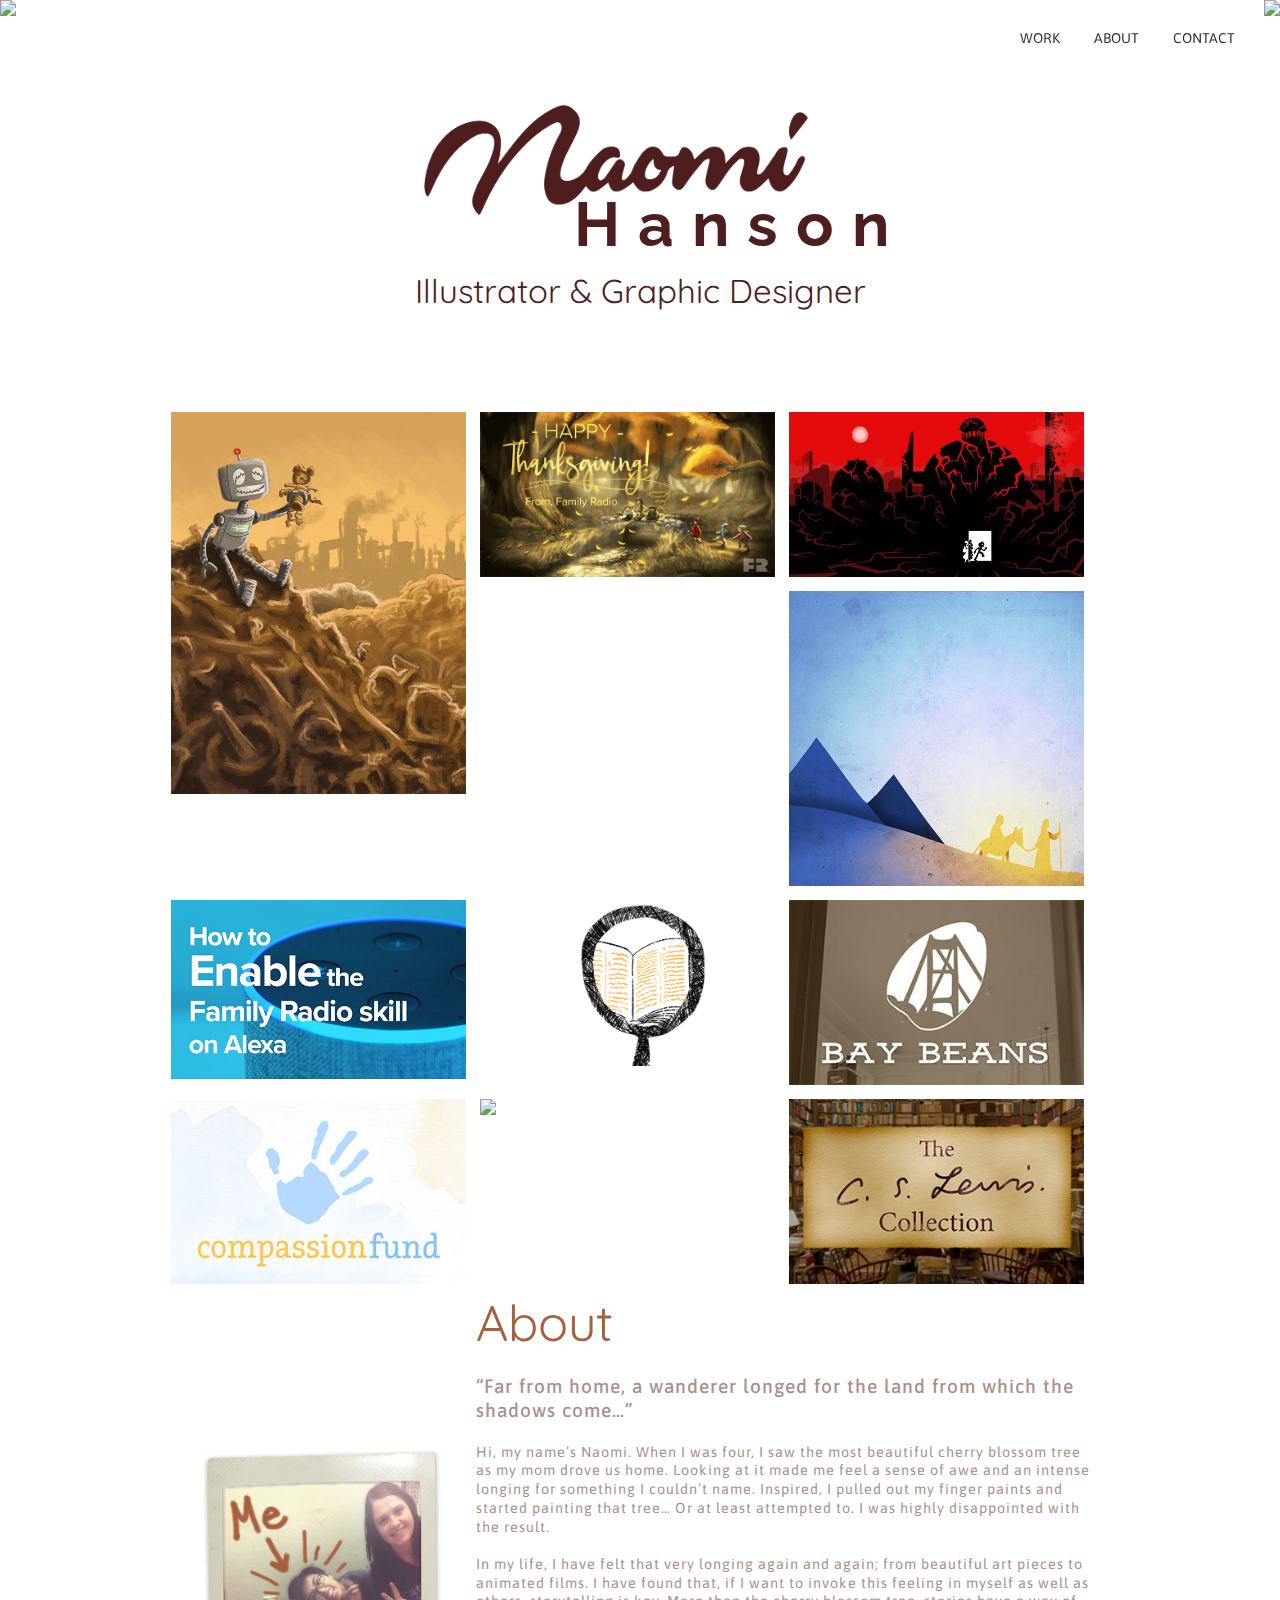
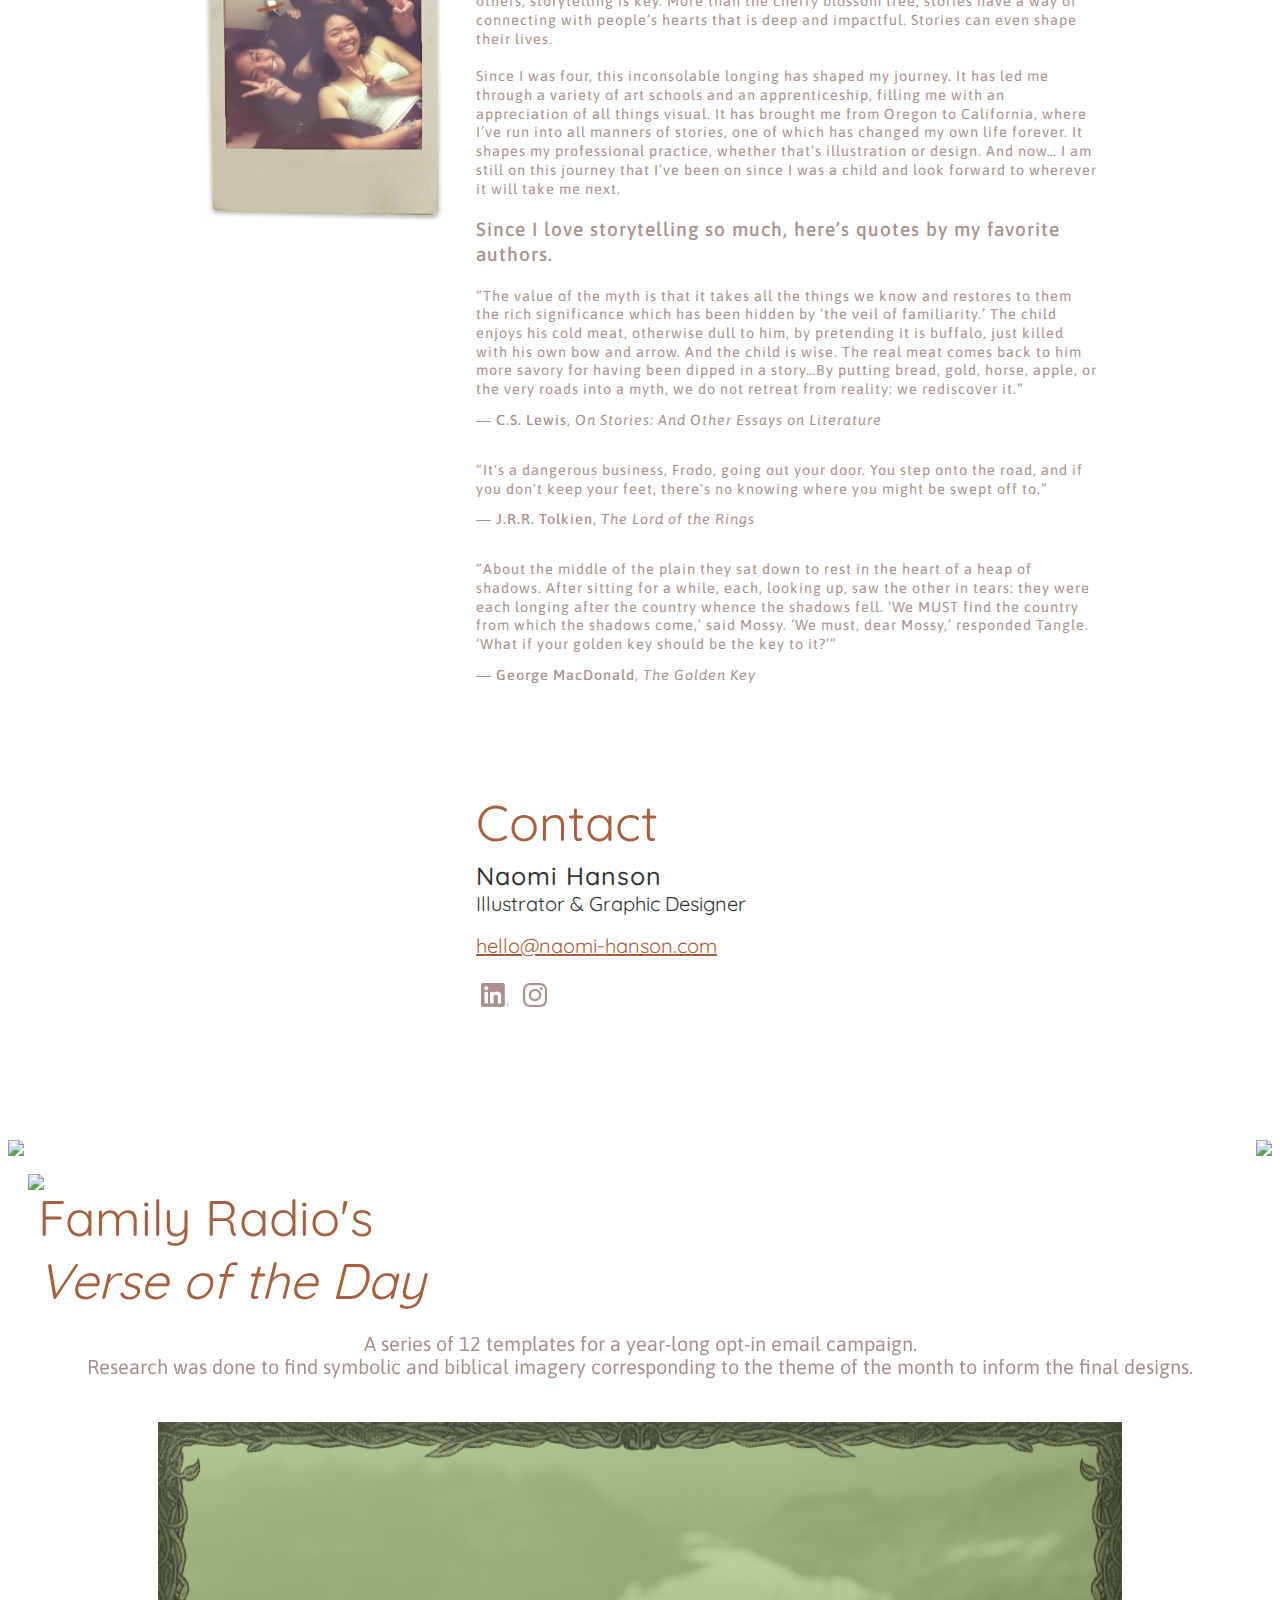
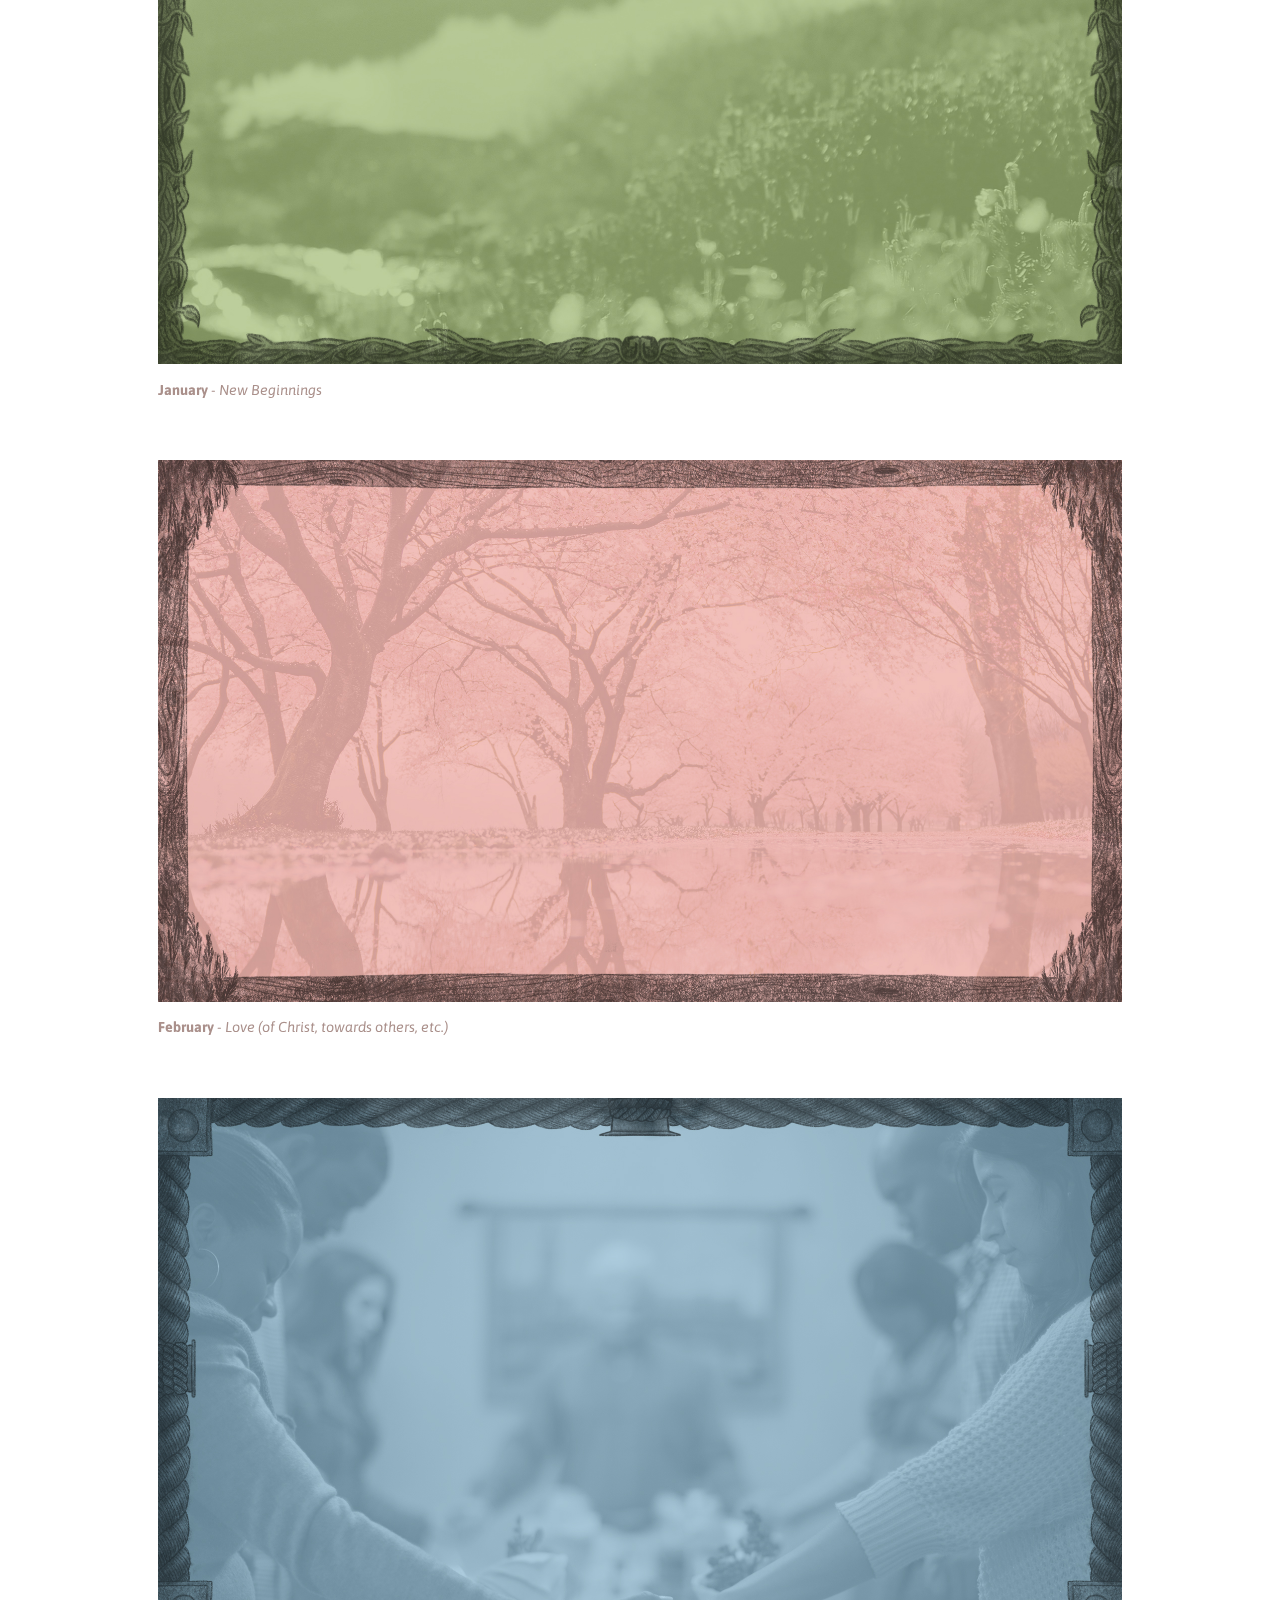
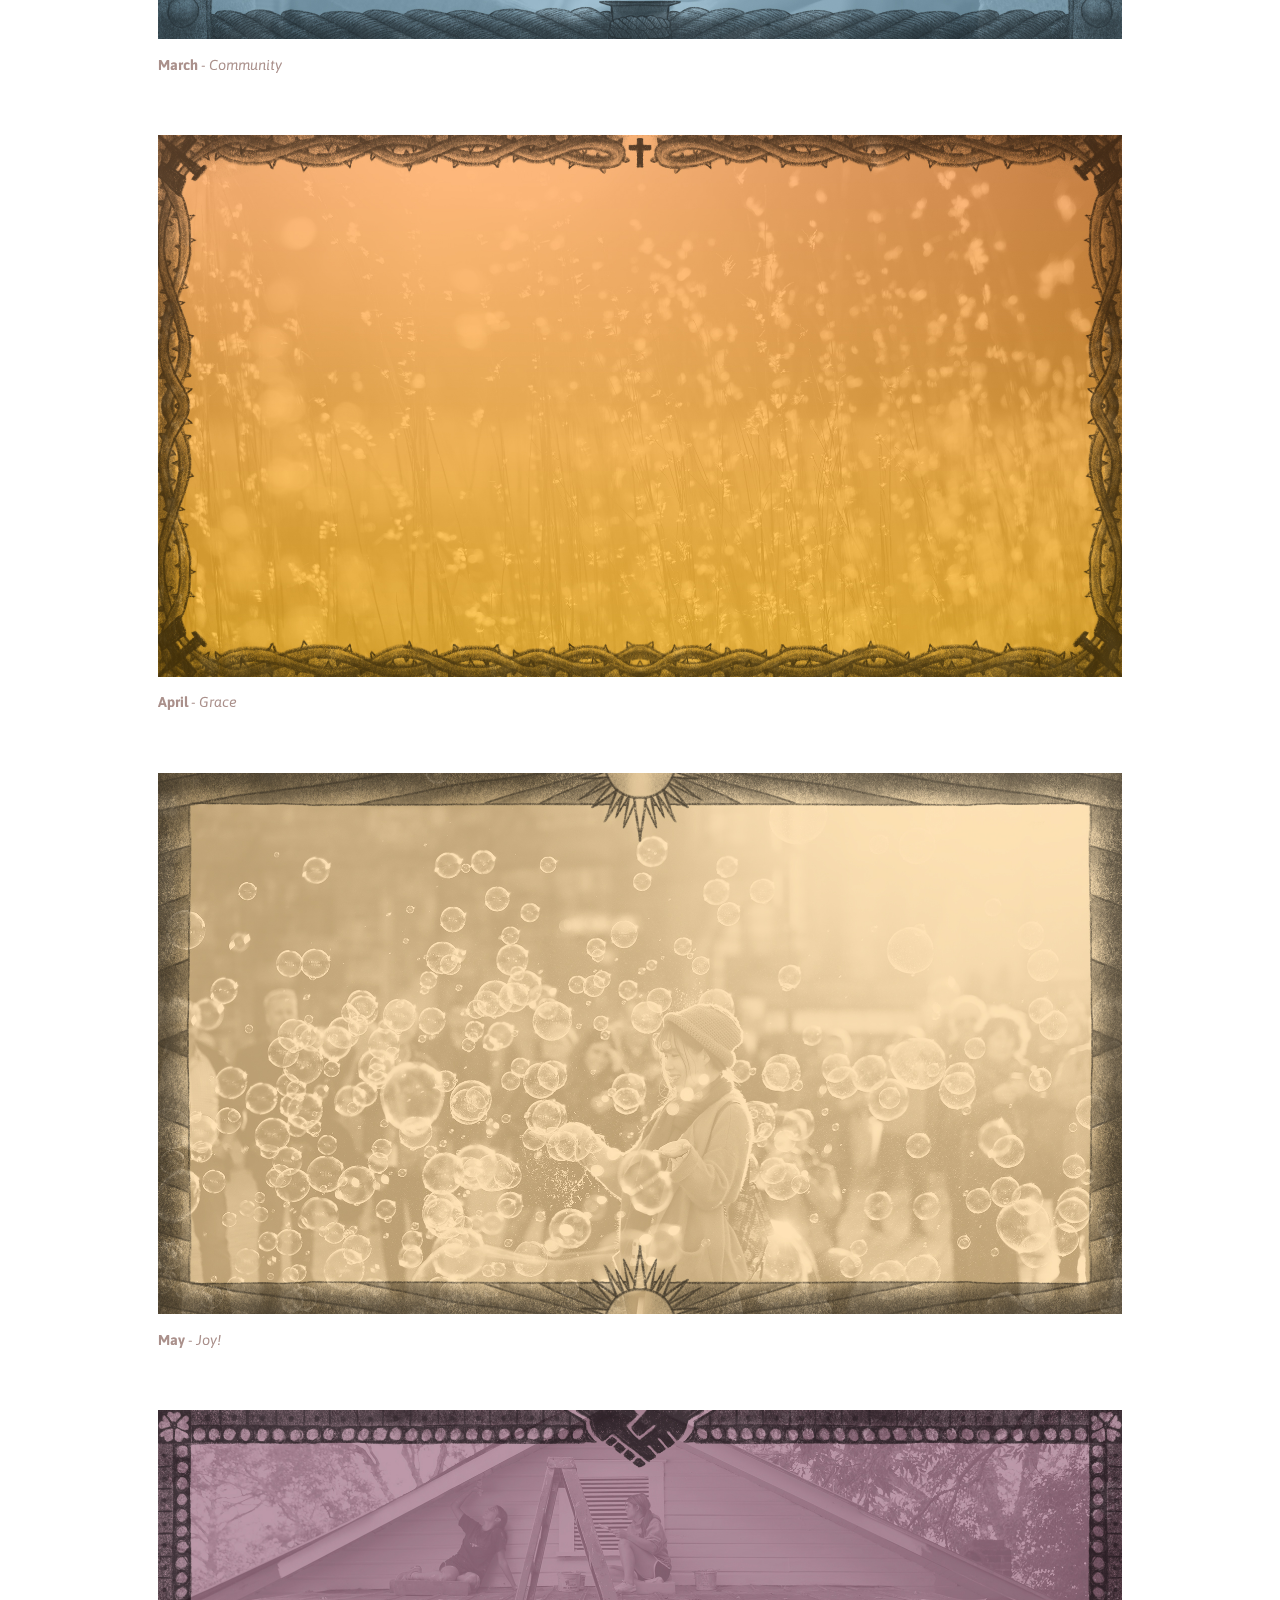
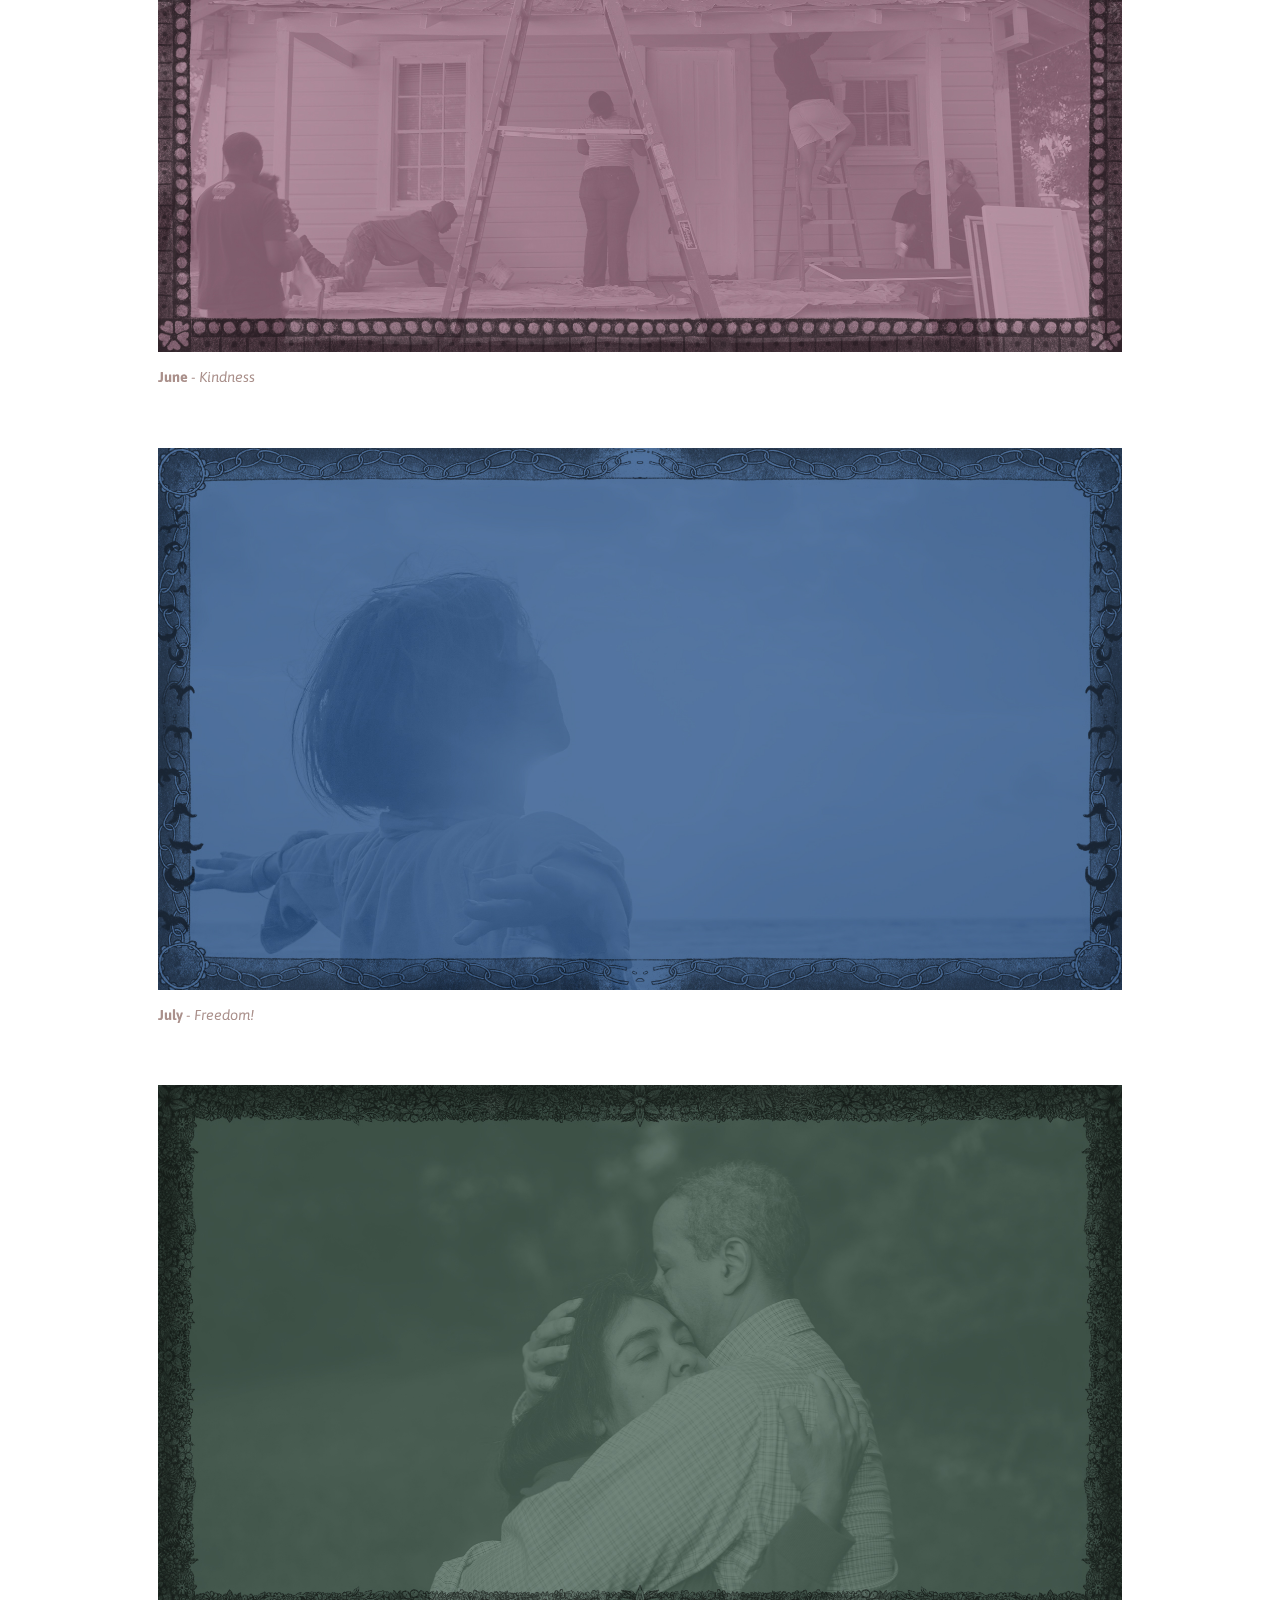
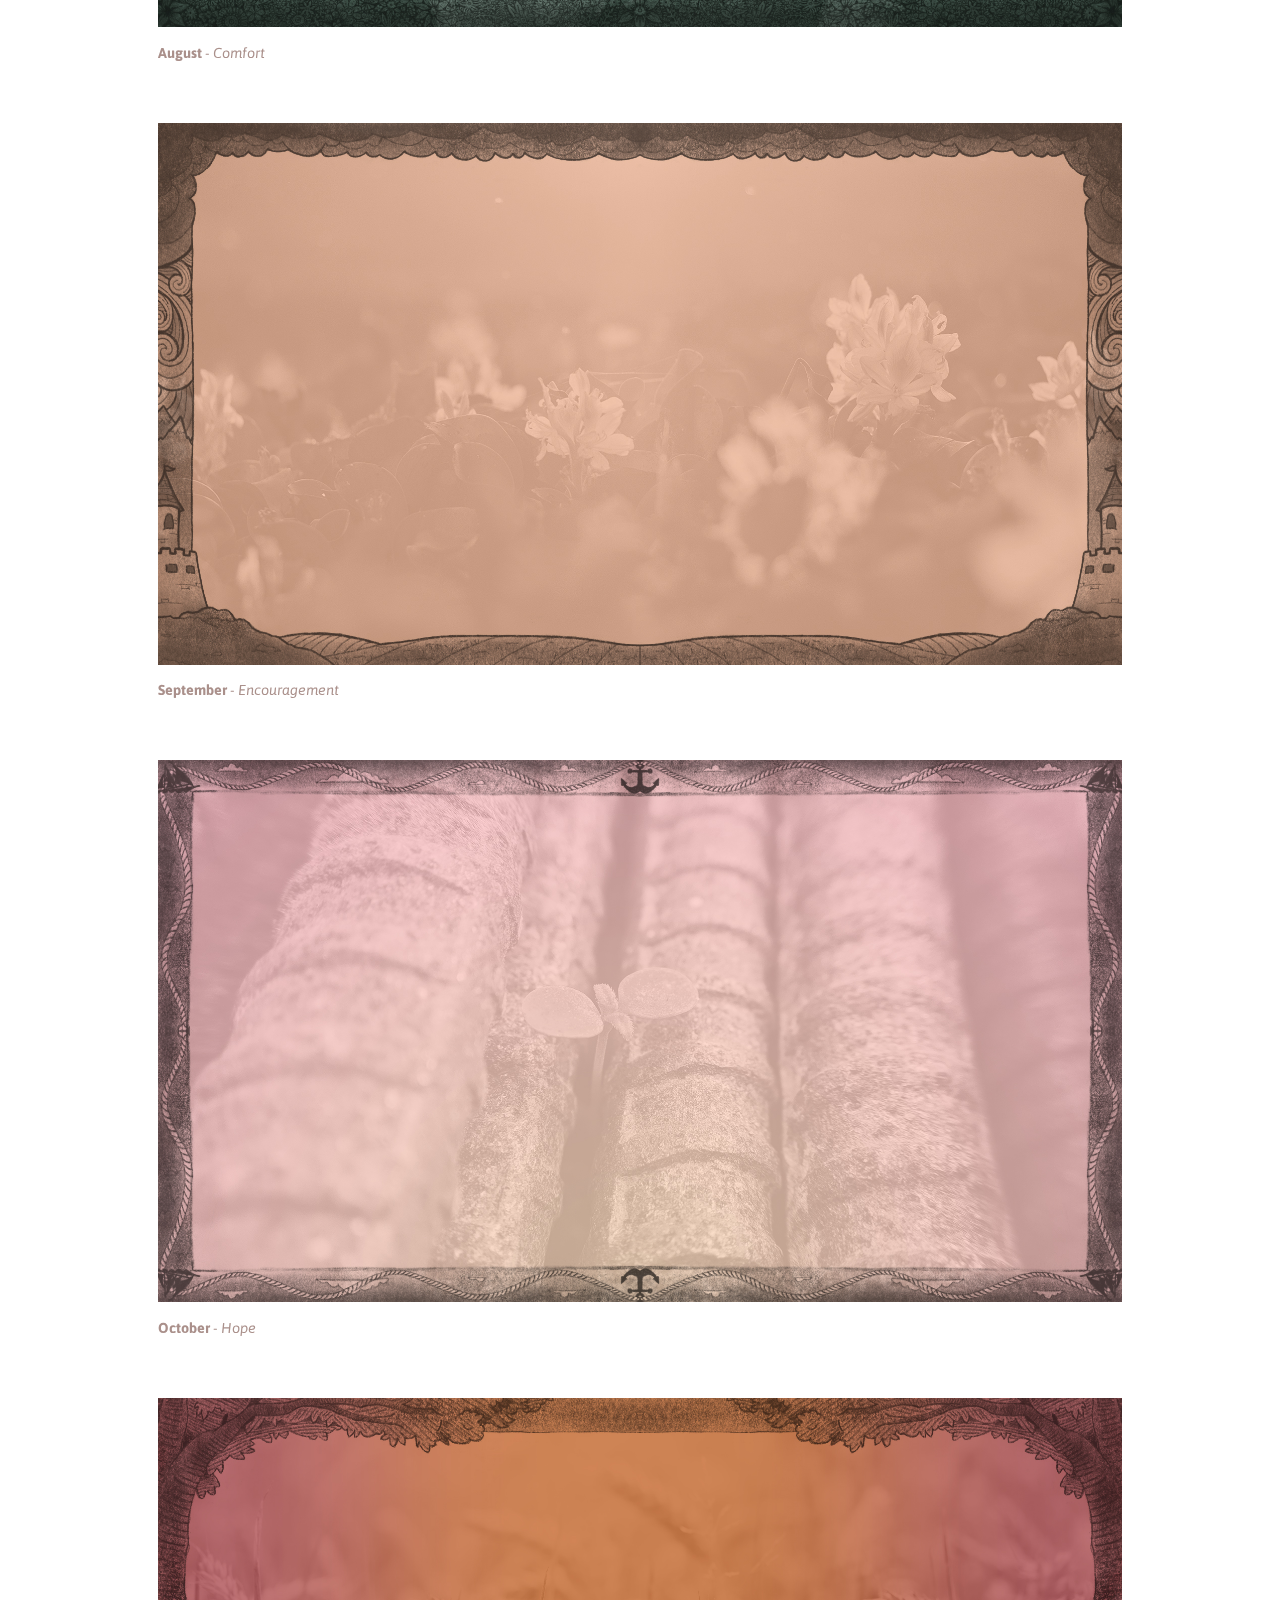
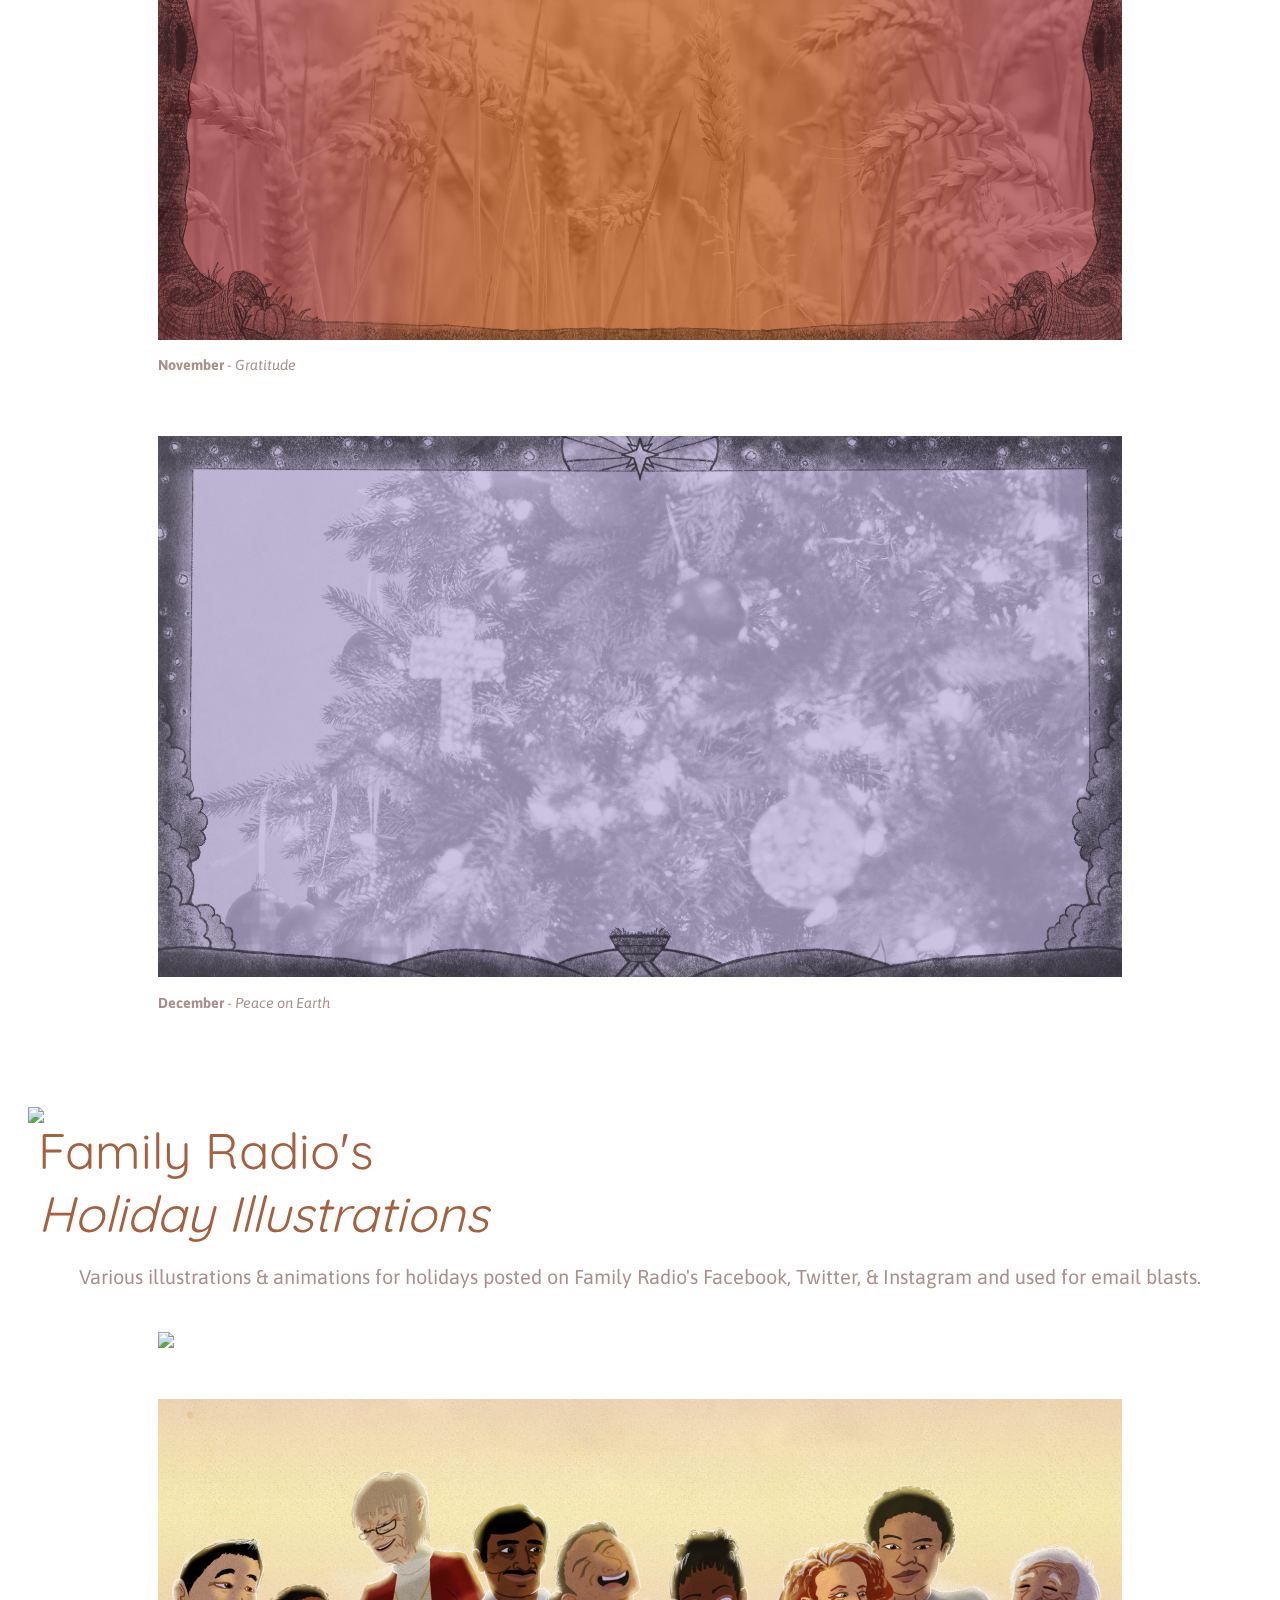
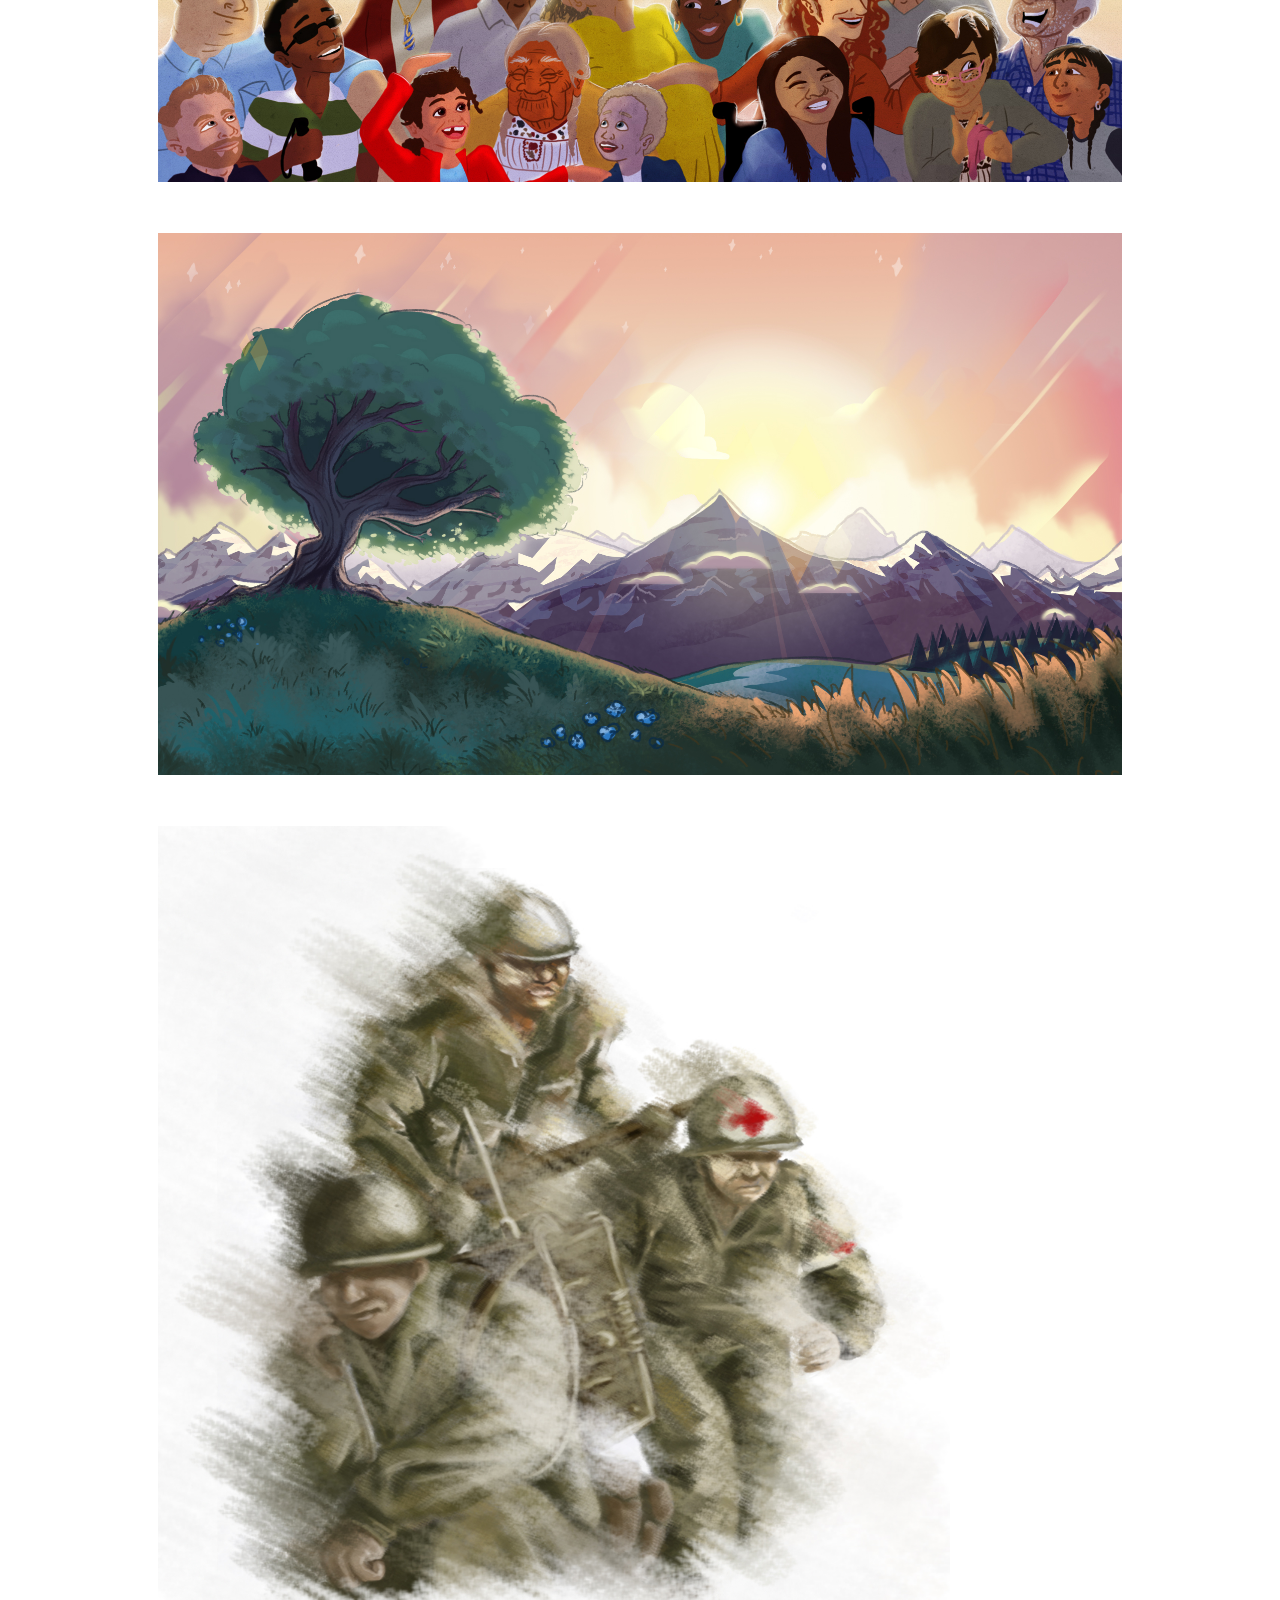
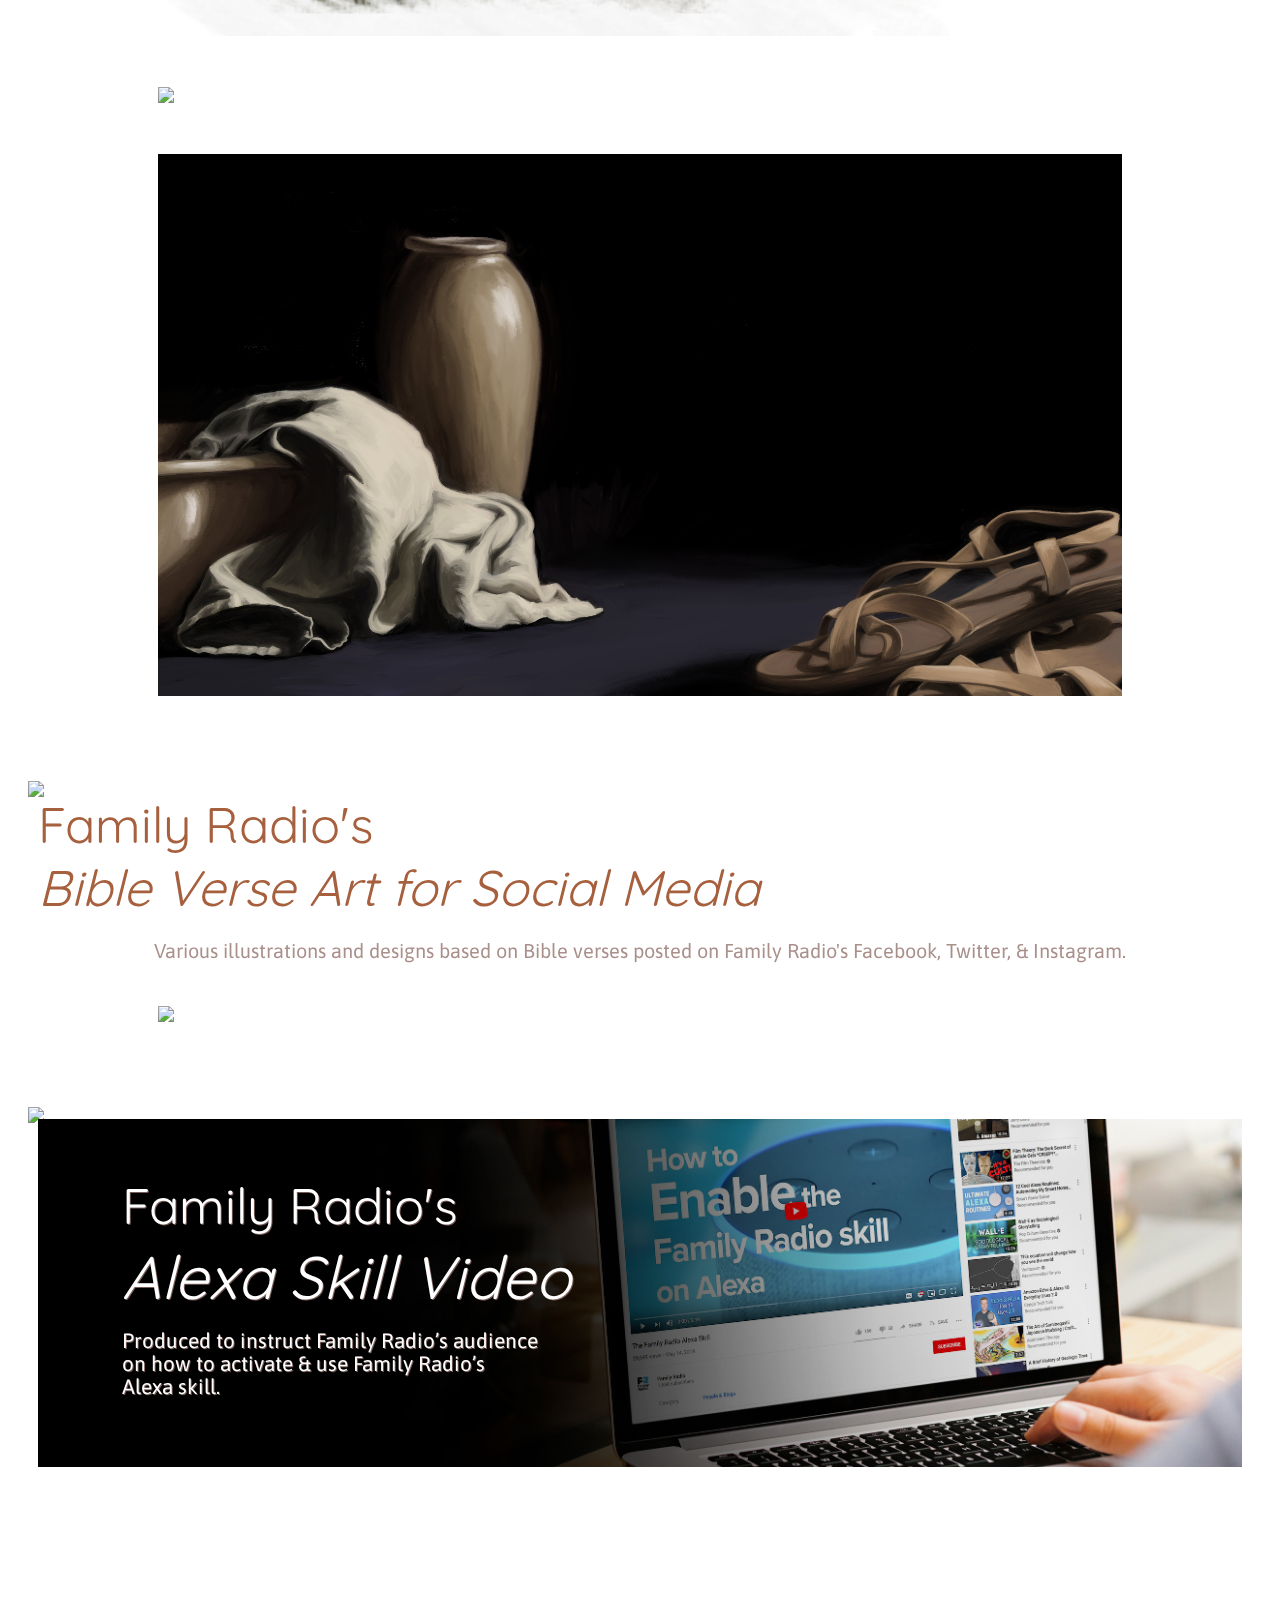
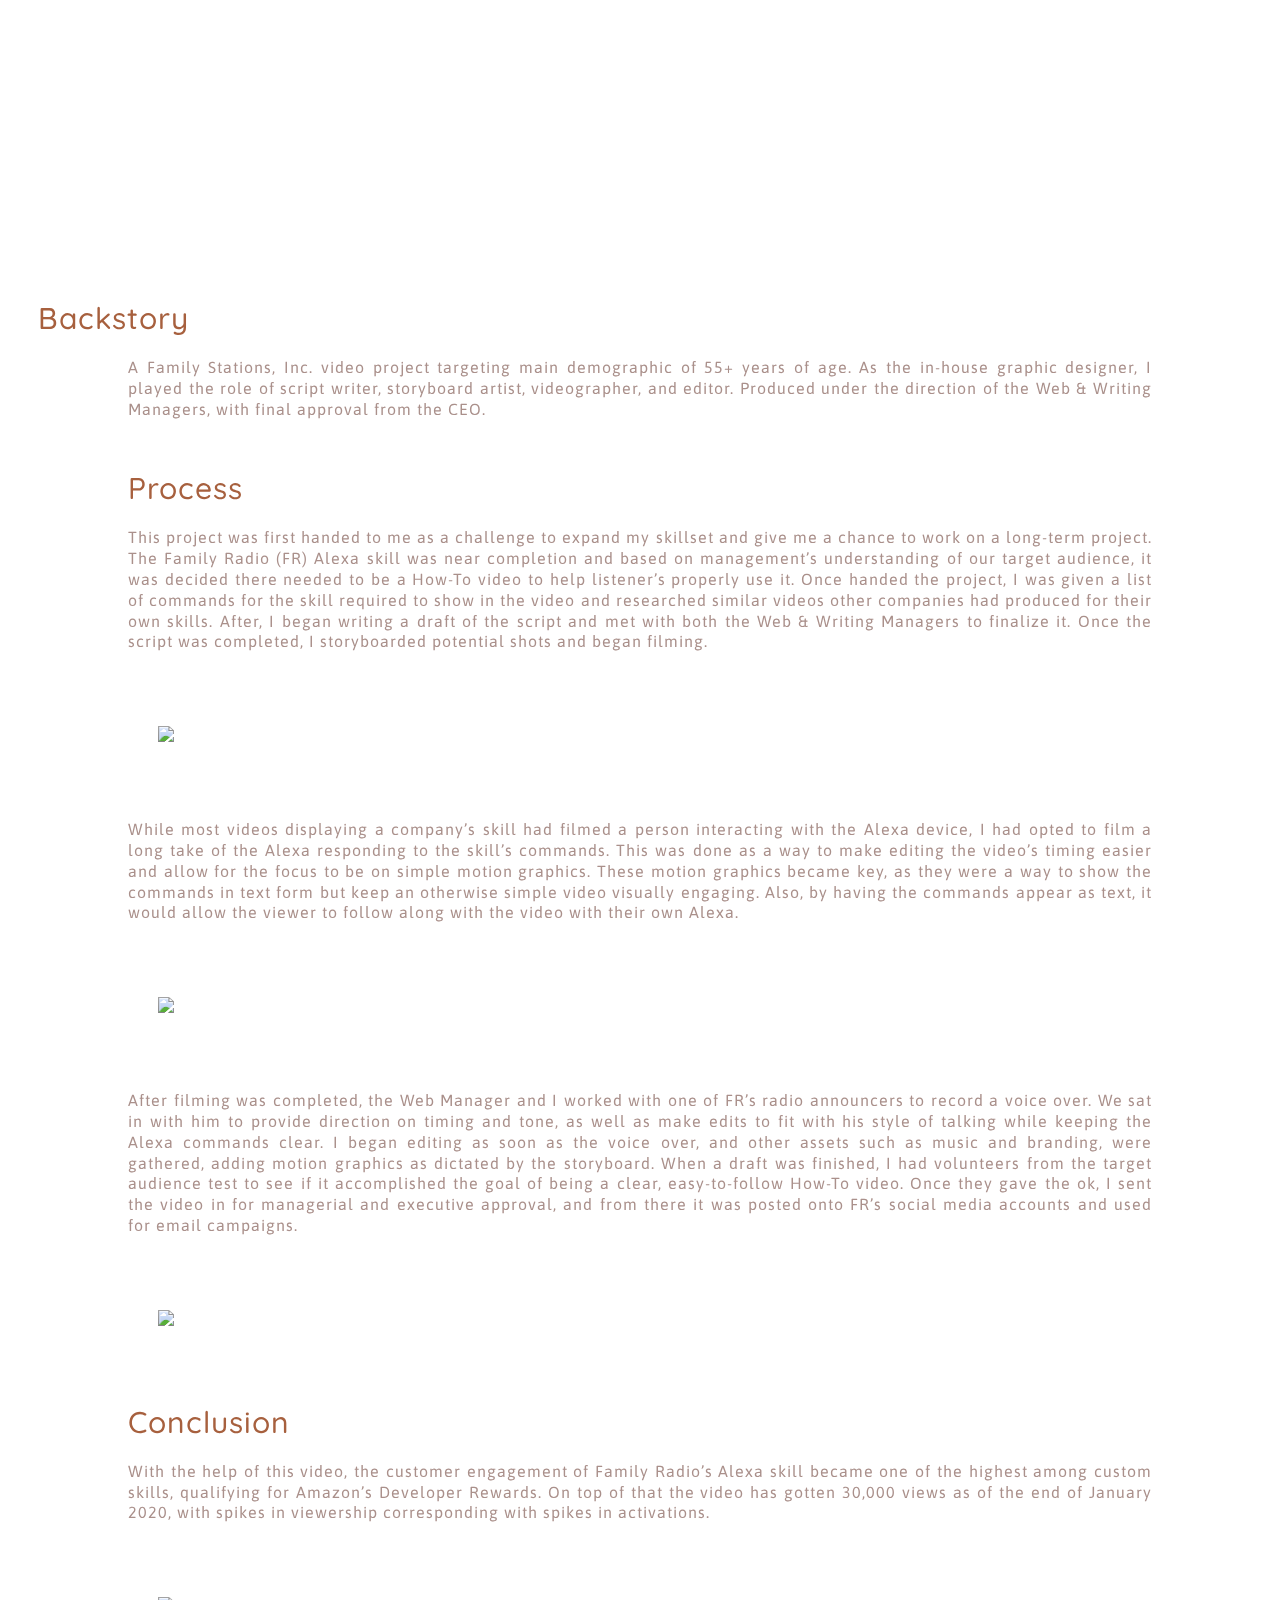
==== commit daea9be1: "Fix logo and update About" ====
--- a/index.html
+++ b/index.html
@@ -152,7 +152,20 @@
               </a>
             </li>
             <li>
-              <img src="images/thumbnails/votd_temp.jpg" class="shadow">
+              <img src="images/thumbnails/compassionFund.jpg" class="shadow">
+              <a href="#Compassion-Fund">
+                <div class="description">
+                  <div class="square">
+                    <span class="group">
+                      <p class="center project-kind">Crowdfunding Platform</p>
+                      <p class="center role">UX/UI Design, Branding</p>
+                    </span>
+                  </div>
+                </div>
+              </a>
+            </li>
+            <li>
+              <img src="images/thumbnails/votd_thumbnail.jpg" class="shadow">
               <a href="#Verse-of-the-Day">
                 <div class="description">
                   <div class="square">
@@ -166,19 +179,6 @@
               </a>
             </li>
             <li>
-              <img src="images/thumbnails/compassionFund.jpg" class="shadow">
-              <a href="#Compassion-Fund">
-                <div class="description">
-                  <div class="square">
-                    <span class="group">
-                      <p class="center project-kind">Crowdfunding Platform</p>
-                      <p class="center role">UX/UI Design, Branding</p>
-                    </span>
-                  </div>
-                </div>
-              </a>
-            </li>
-            <li>
               <img src="images/thumbnails/csLewis.jpg" class="shadow">
                 <div class="description">
                   <div class="square">
@@ -201,15 +201,17 @@
             <div class="two-third">
               <h2>About</h2>
               <p class="about-description about-big">
-                “Far from home dwelt a wanderer looking for a spark of light…”
+                “Far from home, a wanderer longed for the land from which the shadows come…”
               </p>
               <p class="about-description">
-                Hi, my name’s Naomi and in one sense I was looking for a spark of light. I started off as an animation student who focused on how to light scenes. Light and color has held my fascination for a long time because it’s a hidden storyteller. These inseparable elements help to draw the audience into a story they may be watching, heightening dramatic moments, setting the atmosphere, all to get the audience emotionally involved. When I started doing design for my church, I found that the process of designing was much like telling a story. In design you may get only one glimpse to tell your story to the audience, but still a story is told. What is the value of this company? How might this new app make my life easier? Does this company care about children? All of these are stories that are conveyed through visual design, why I’ve been drawn into design myself.
+                Hi, my name’s Naomi. When I was four, I saw the most beautiful cherry blossom tree as my mom drove us home. Looking at it made me feel a sense of awe and an intense longing for something I couldn’t name. Inspired, I pulled out my finger paints and started painting that tree… Or at least attempted to. I was highly disappointed with the result.
                 <br><br>
-                Along the same lines of storytelling, I also create illustrations, particularly focusing on children’s picture books, enjoying the whimsy and imagination needed to tell a young child a story that will captivate them and help them to navigate through life. On the side I dabble in photography, videography, animation, and writing for fun, to grow and express myself in different creative ways. I also consider myself a green thumb, though my plants may disagree, and an amateur film critic.
+                In my life, I have felt that very longing again and again; from beautiful art pieces to animated films. I have found that, if I want to invoke this feeling in myself as well as others, storytelling is key. More than the cherry blossom tree, stories have a way of connecting with people’s hearts that is deep and impactful. Stories can even shape their lives.
+                <br><br>
+                Since I was four, this inconsolable longing has shaped my journey. It has led me through a variety of art schools and an apprenticeship, filling me with an appreciation of all things visual. It has brought me from Oregon to California, where I’ve run into all manners of stories, one of which has changed my own life forever. It shapes my professional practice, whether that’s illustration or design. And now… I am still on this journey that I’ve been on since I was a child and look forward to wherever it will take me next.
               </p>
               <p class="about-description about-big">
-                Since I love storytelling so much, here’s quotes by my two favorite authors.
+                Since I love storytelling so much, here’s quotes by my favorite authors.
               </p>
               <p class="about-description">
                 “The value of the myth is that it takes all the things we know and restores to them the rich significance which has been hidden by ‘the veil of familiarity.’ The child enjoys his cold meat, otherwise dull to him, by pretending it is buffalo, just killed with his own bow and arrow. And the child is wise. The real meat comes back to him more savory for having been dipped in a story…By putting bread, gold, horse, apple, or the very roads into a myth, we do not retreat from reality: we rediscover it.”
@@ -217,6 +219,9 @@
                 <br><br>
                 “It's a dangerous business, Frodo, going out your door. You step onto the road, and if you don't keep your feet, there's no knowing where you might be swept off to.”
                 <br>― <span class="authors">J.R.R. Tolkien</span>, <i>The Lord of the Rings</i>
+                <br><br>
+                “About the middle of the plain they sat down to rest in the heart of a heap of shadows. After sitting for a while, each, looking up, saw the other in tears: they were each longing after the country whence the shadows fell. ‘We MUST find the country from which the shadows come,’ said Mossy. ‘We must, dear Mossy,’ responded Tangle. ‘What if your golden key should be the key to it?’”
+                <br>― <span class="authors">George MacDonald</span>, <i>The Golden Key</i>
               </p>
             </div>
           </div>
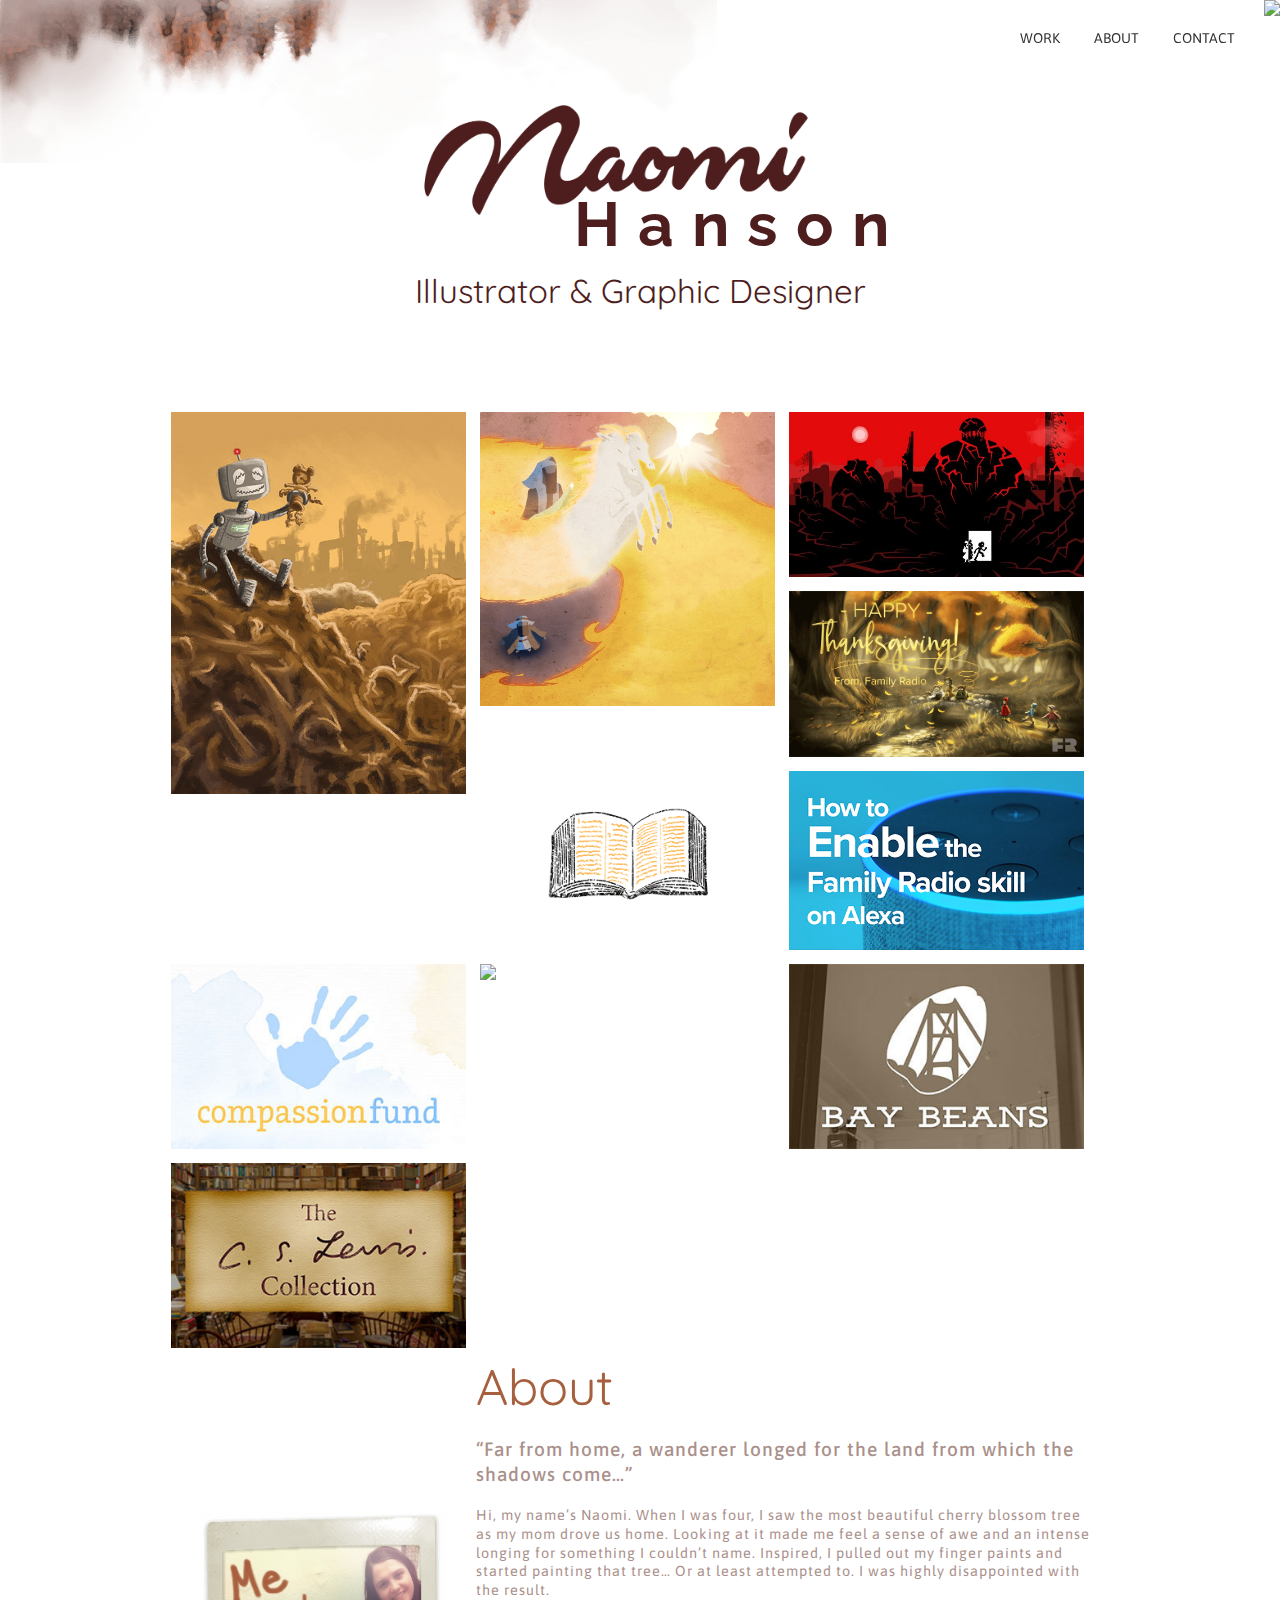
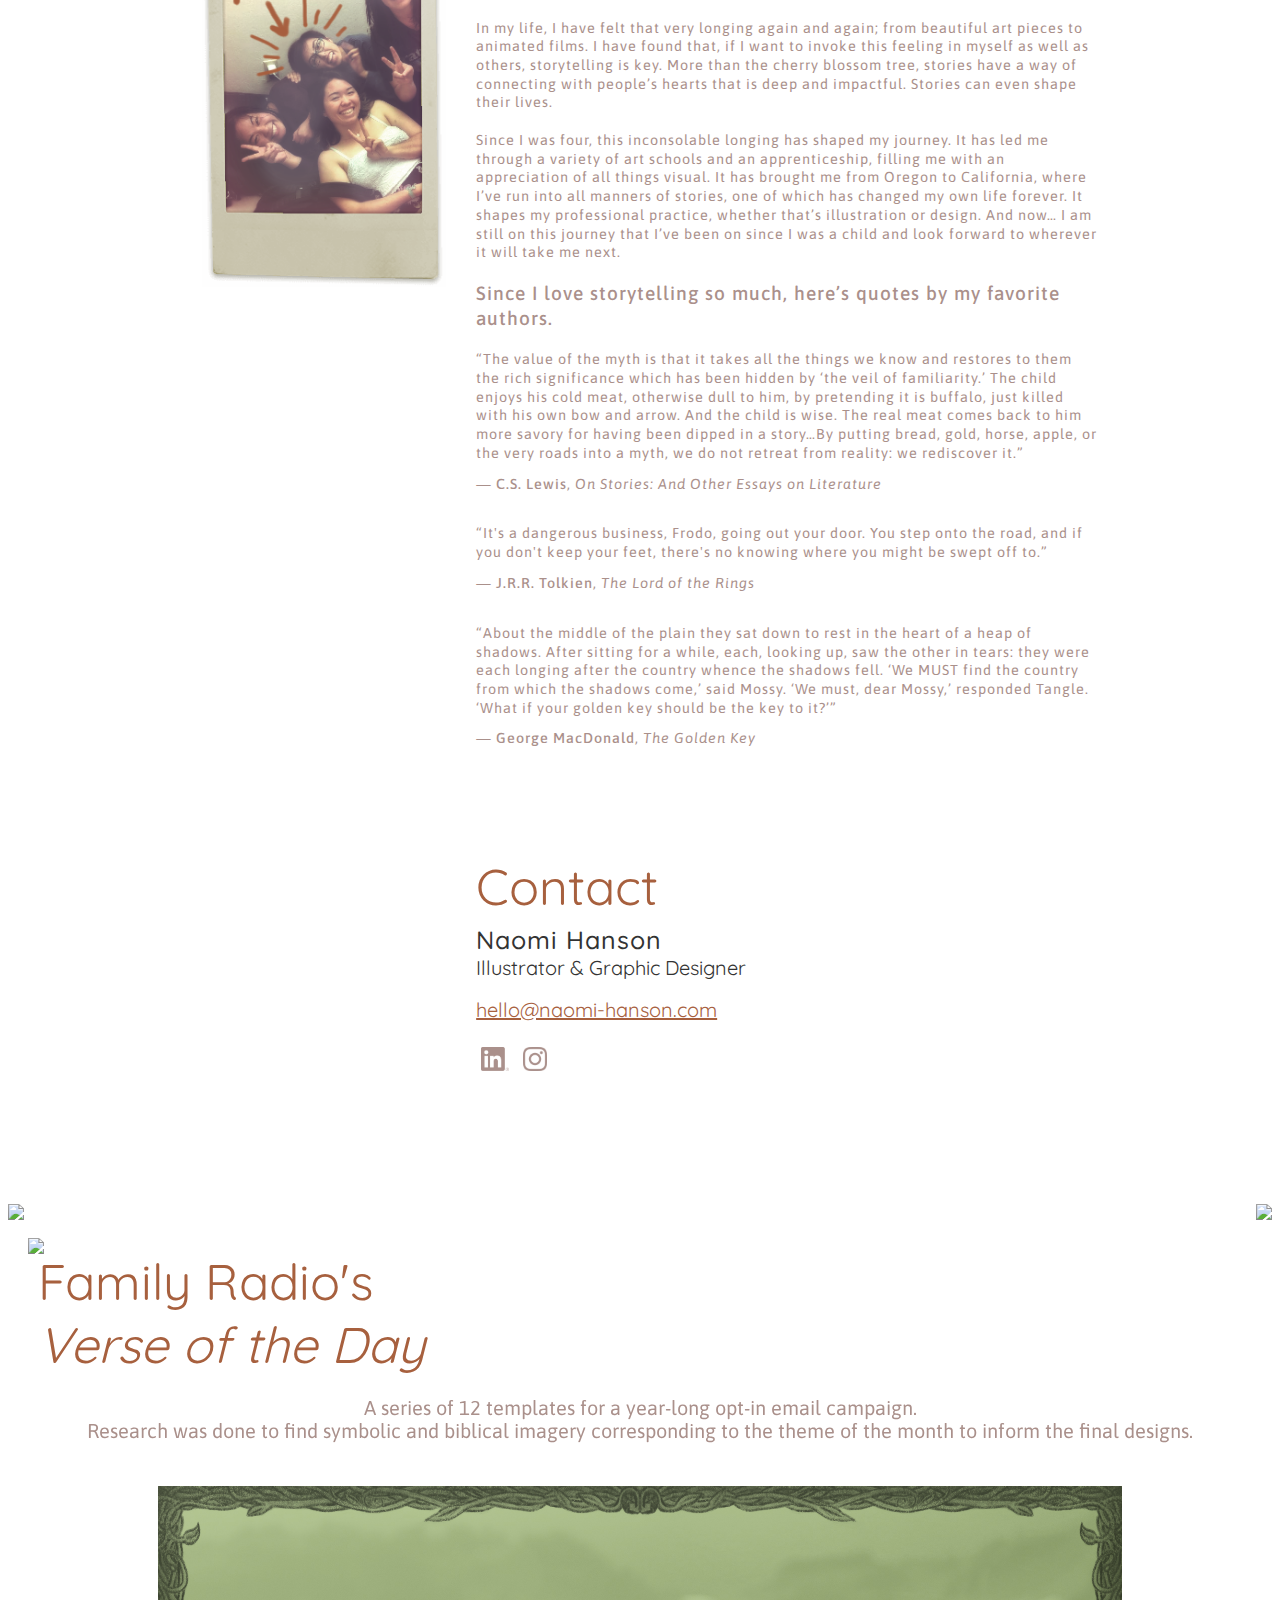
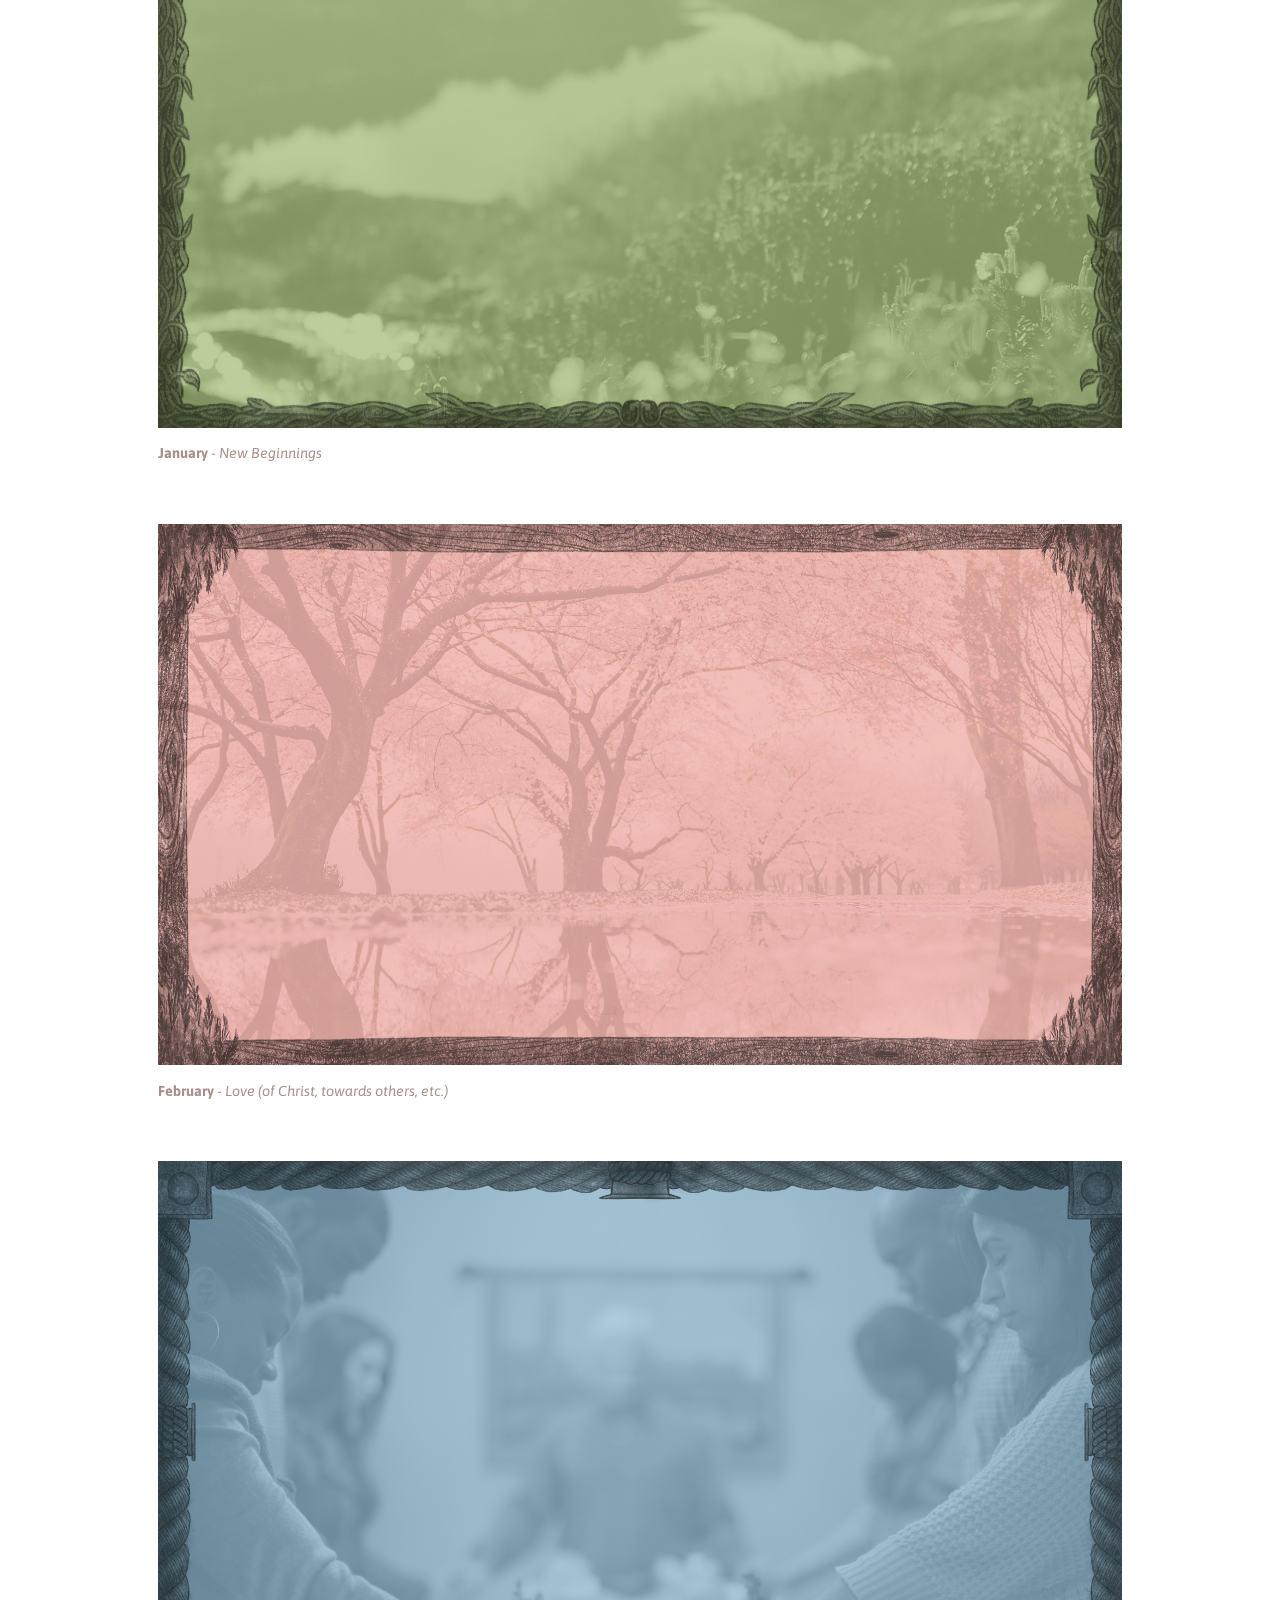
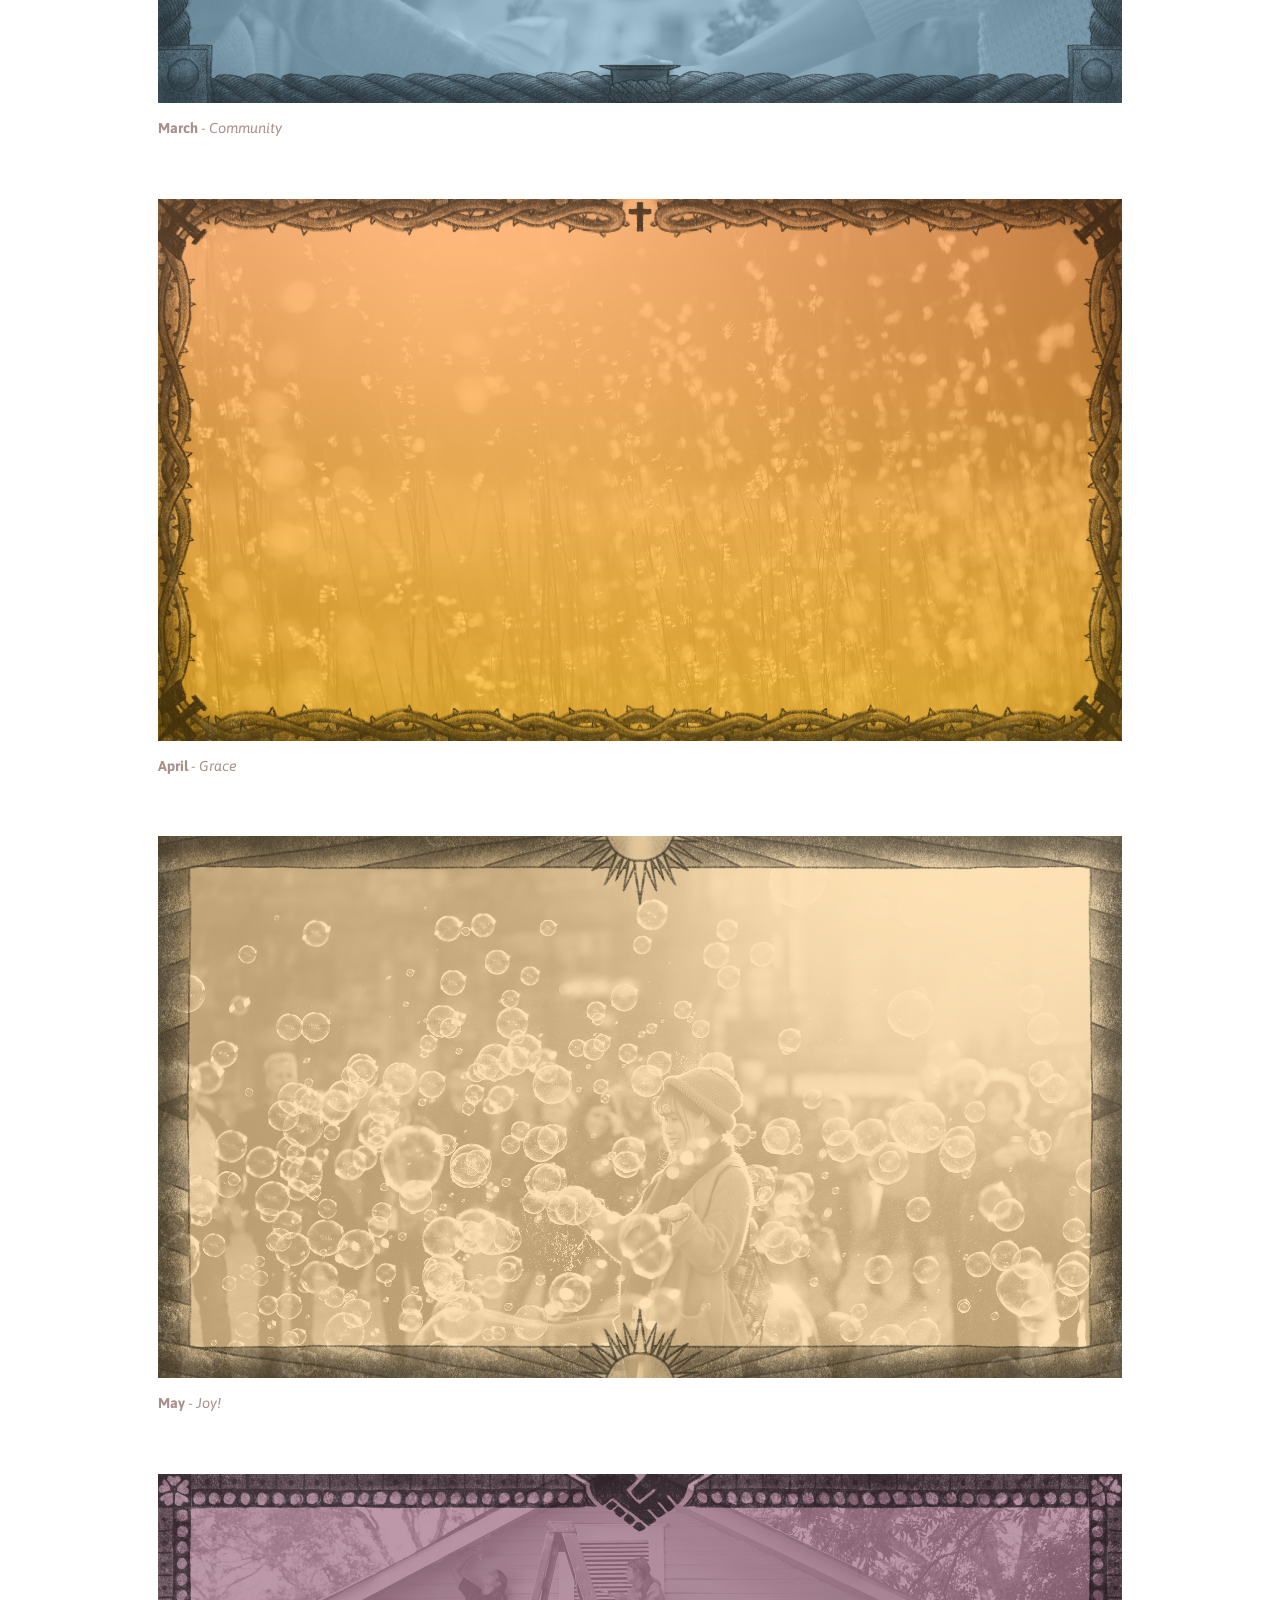
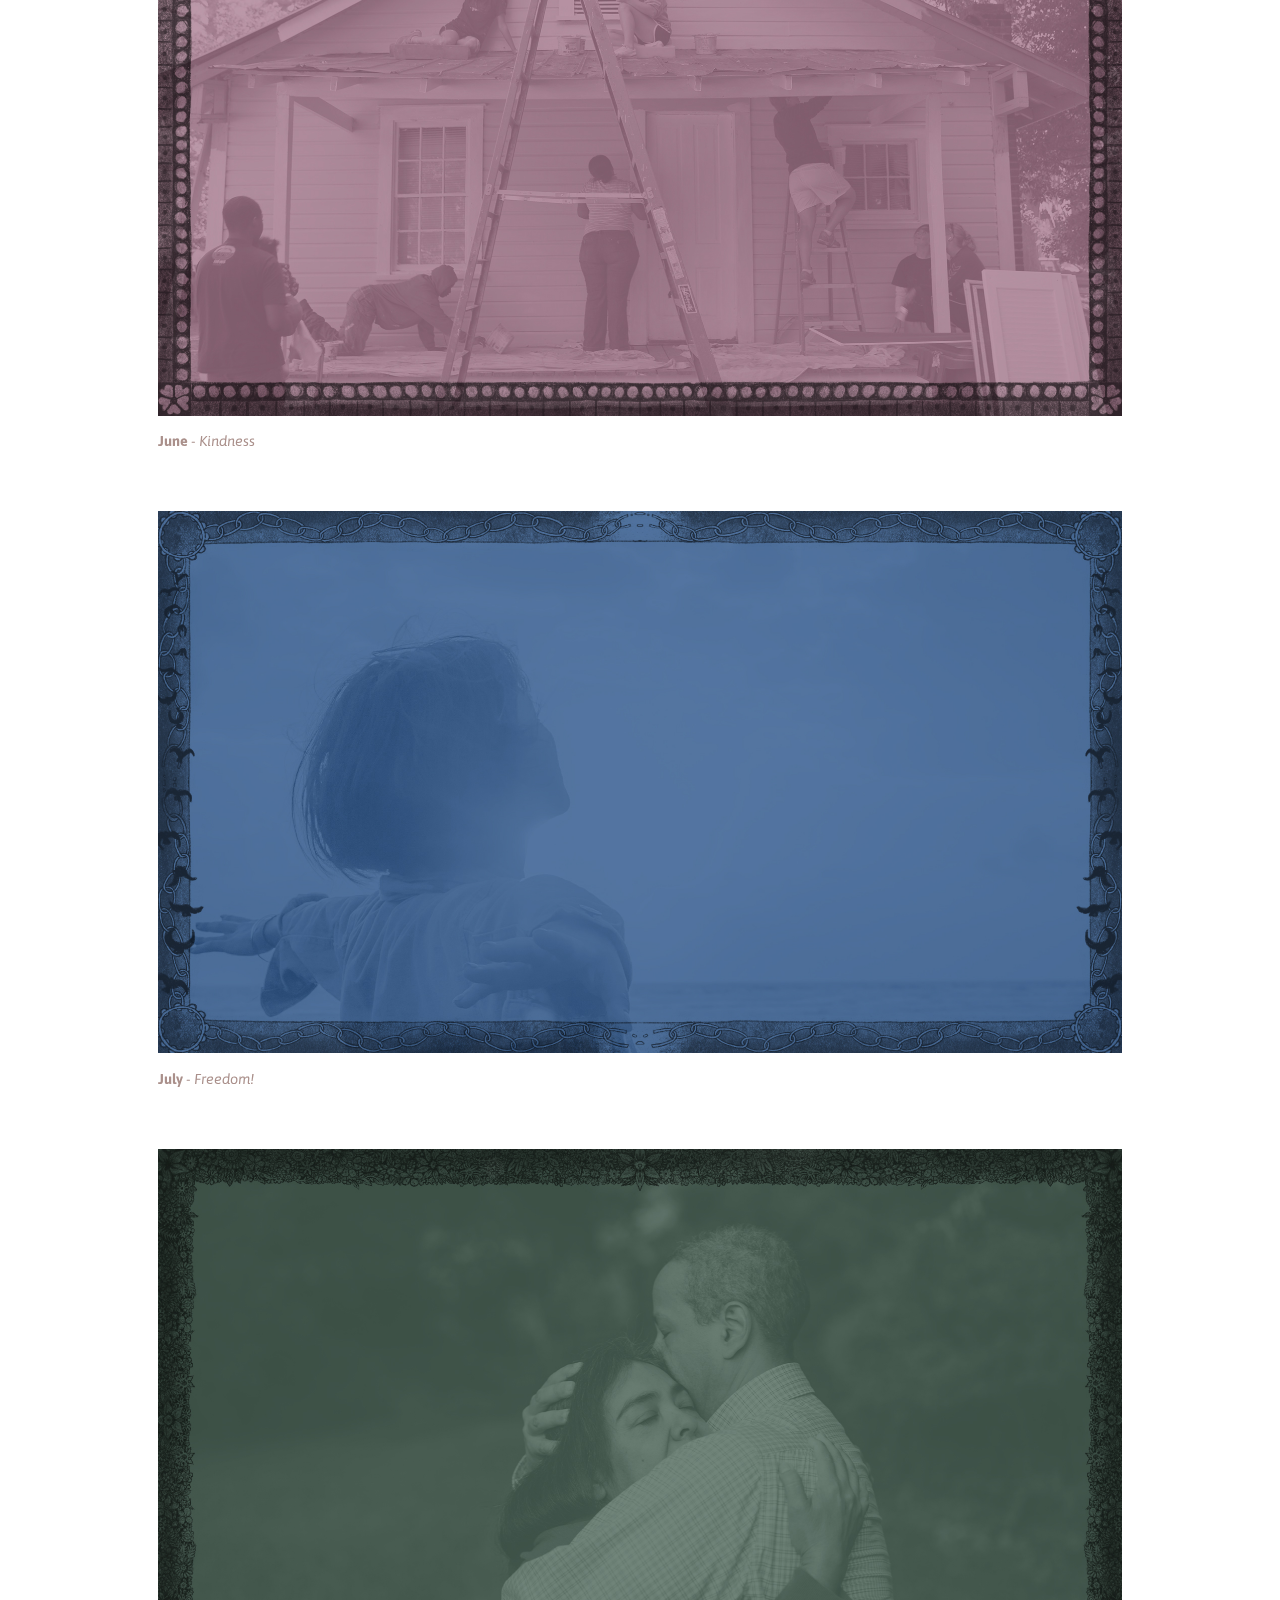
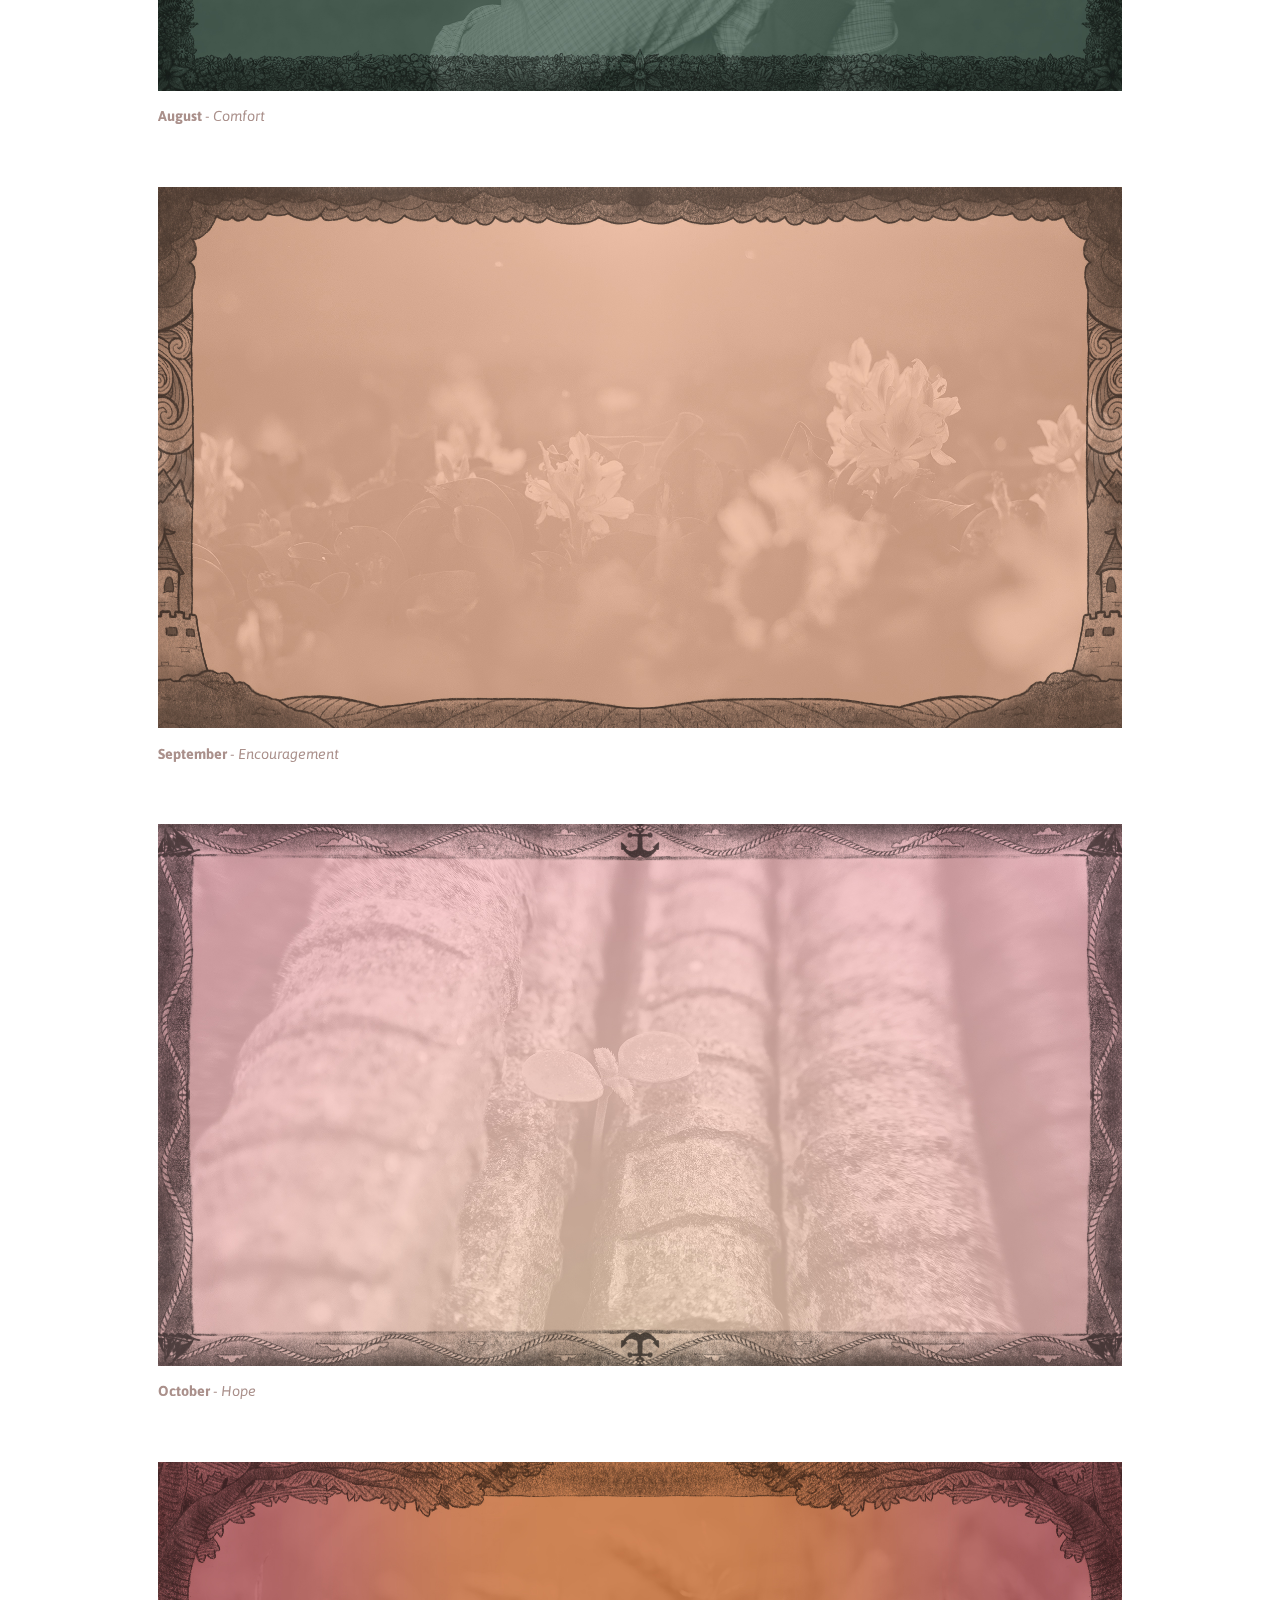
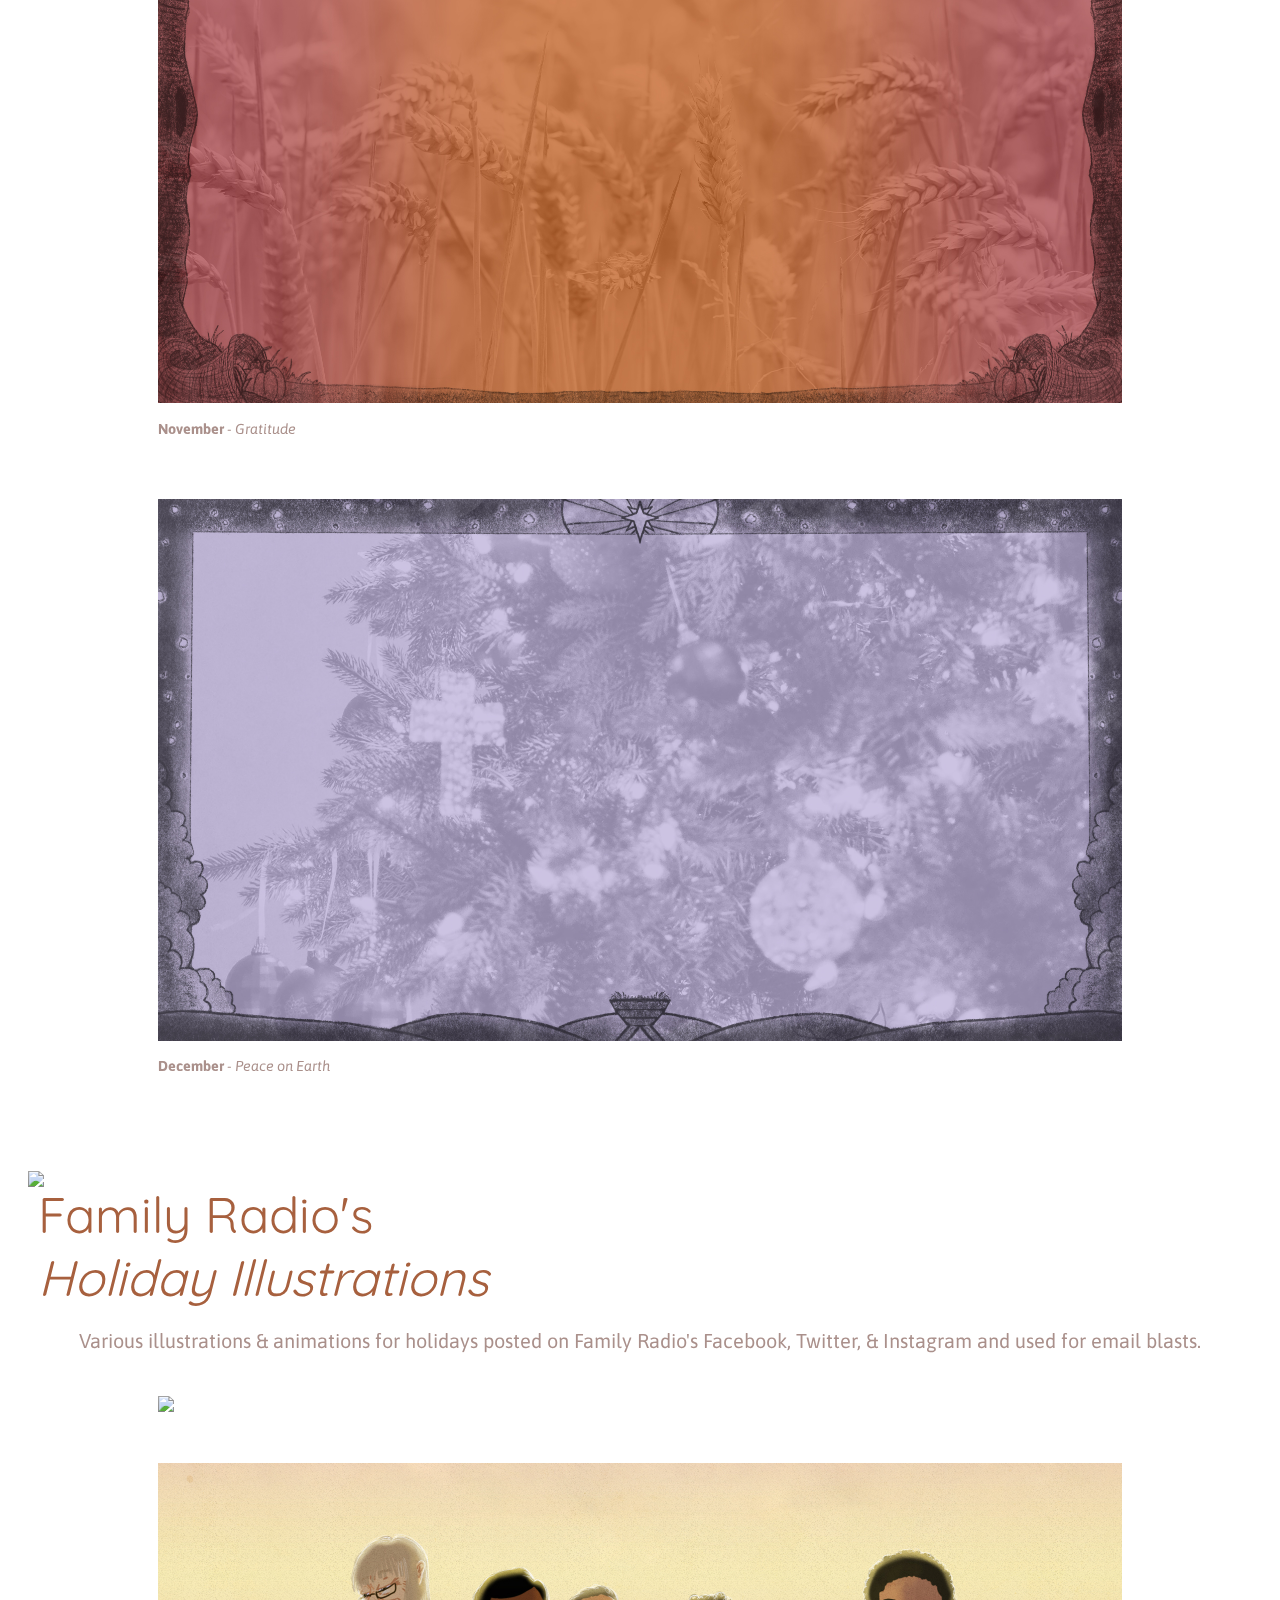
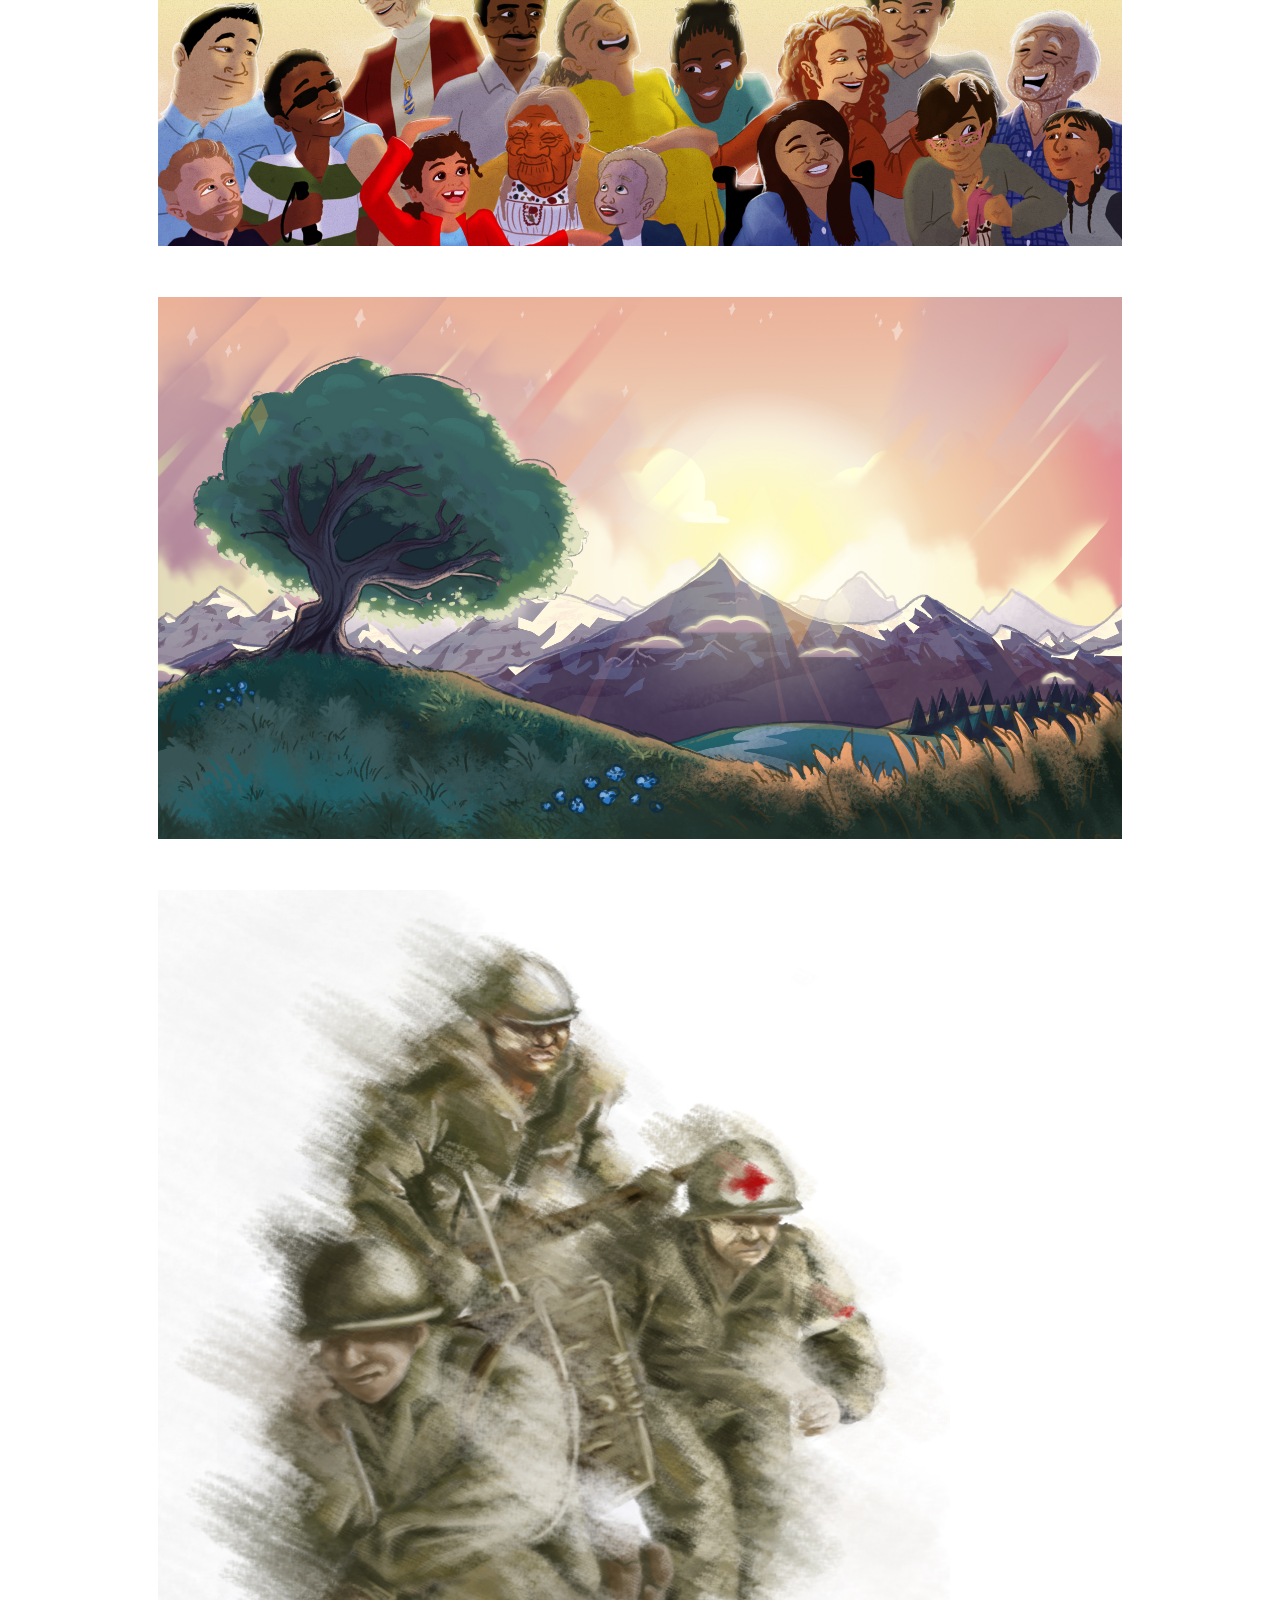
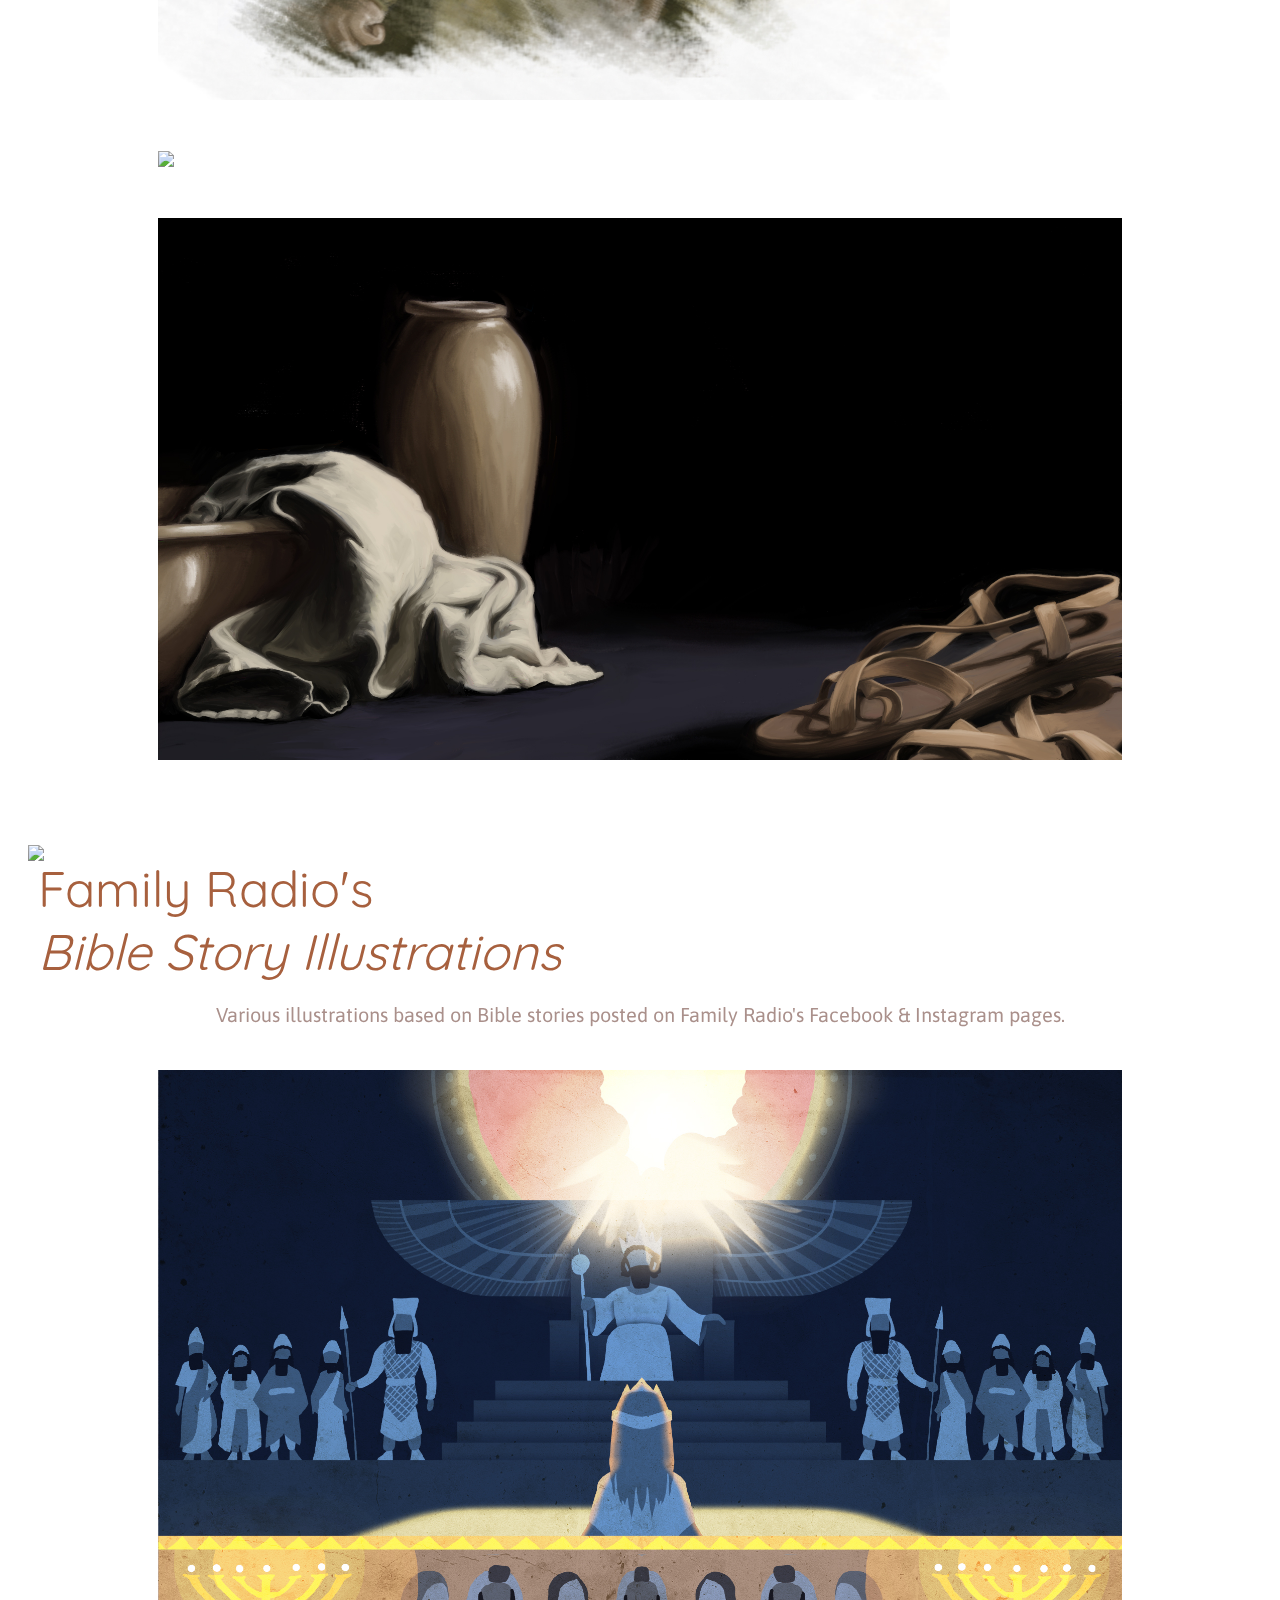
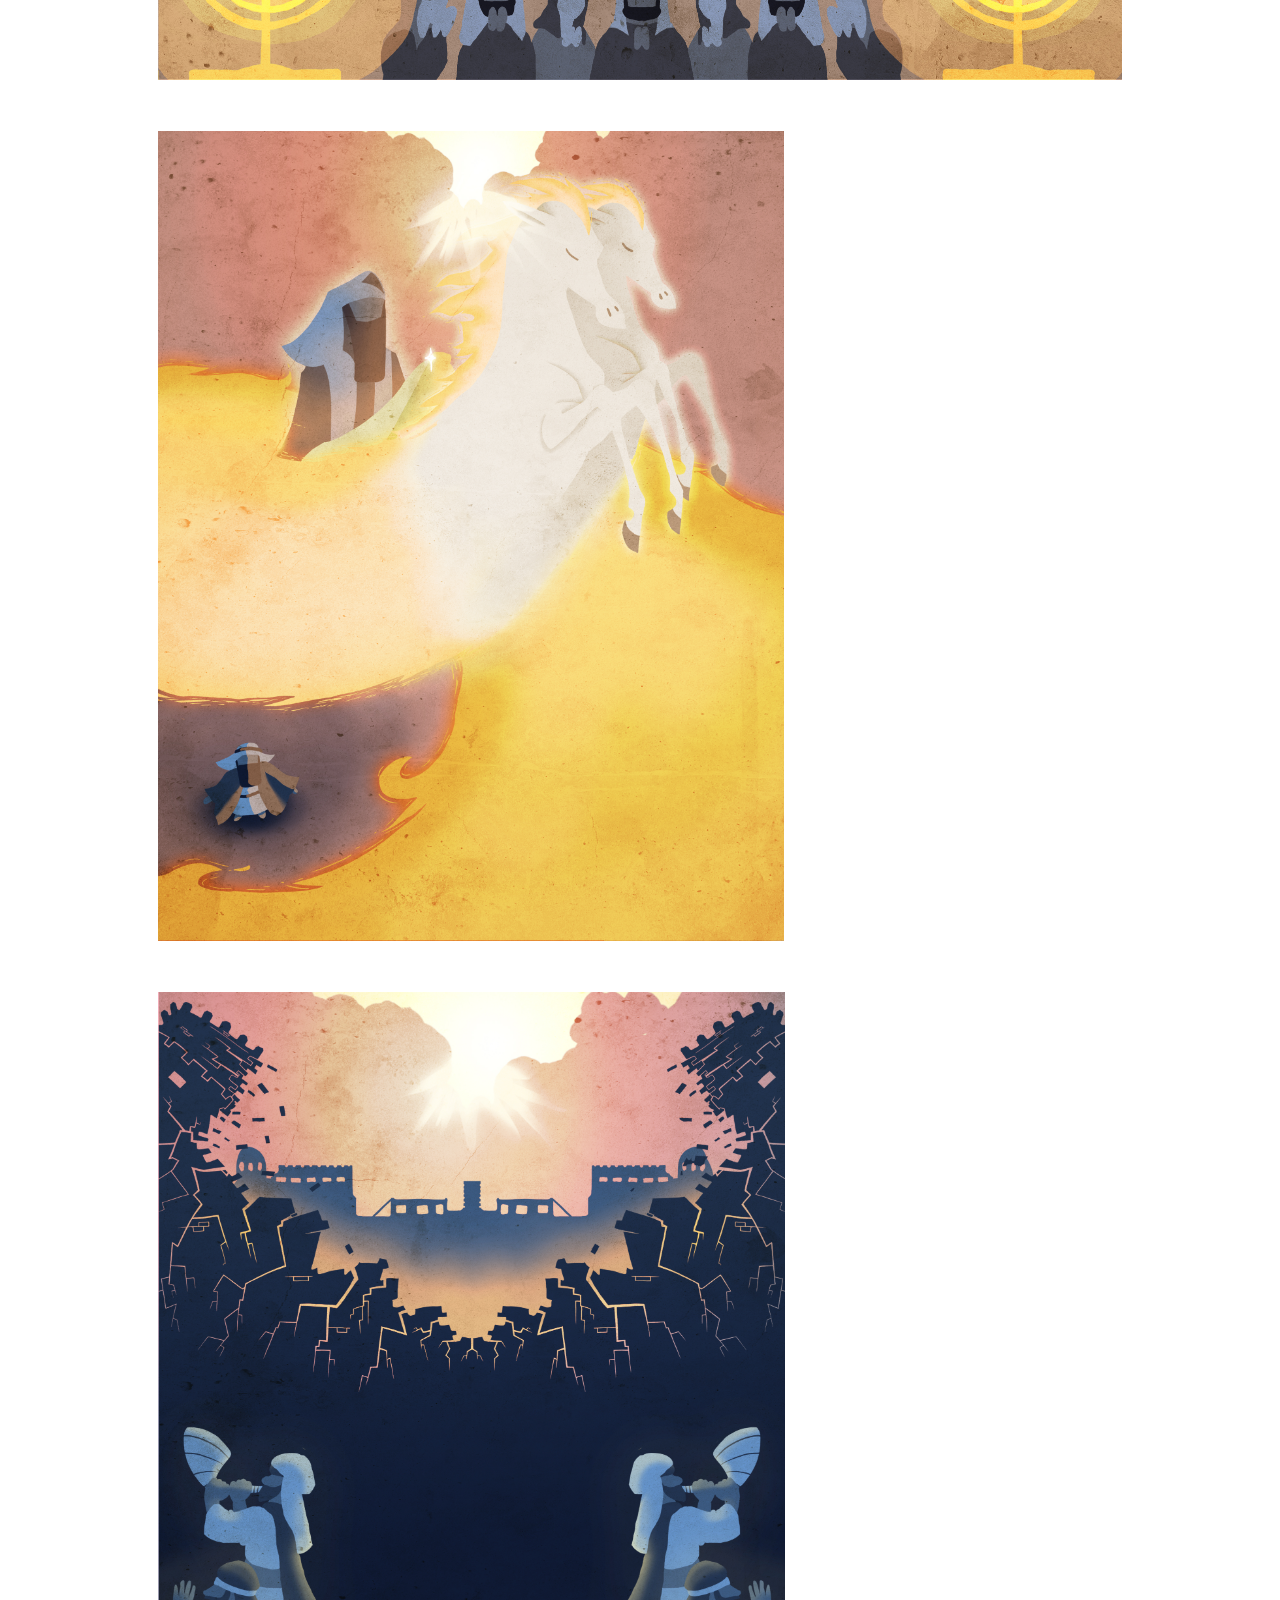
==== commit 8b54198d: "Update bible illustration project page and thumbnail" ====
--- a/index.html
+++ b/index.html
@@ -72,6 +72,34 @@
               </a>
             </li>
             <li>
+              <img src="images/thumbnails/fr-bibleStory.jpg" class="shadow">
+              <a href="#FR-Verses">
+                <div class="description">
+                  <div class="square">
+                    <span class="group">
+                      <p class="center project-kind"><small>Family Radio</small>
+                        <br><i>Story Illustrations</i></p>
+                      <p class="center role">Illustrations</p>
+                    </span>
+                  </div>
+                </div>
+              </a>
+            </li>
+            <li>
+              <img src="images/thumbnails/magiciansNephew.jpg" class="shadow">
+              <a href="#The-Magicians-Nephew">
+                <div class="description">
+                  <div class="square">
+                    <span class="group">
+                      <p class="center project-kind"><i>The Magician's Nephew:</i>
+                        <br> Animation Project</p>
+                      <p class="center role">Illustrations, Visual Development</p>
+                    </span>
+                  </div>
+                </div>
+              </a>
+            </li>
+            <li>
               <img src="images/thumbnails/fr-Holidays_temp.gif" class="shadow">
               <a href="#FR-Holidays">
                 <div class="description">
@@ -86,32 +114,15 @@
               </a>
             </li>
             <li>
-              <img src="images/thumbnails/magiciansNephew.jpg" class="shadow">
-              <a href="#The-Magicians-Nephew">
-                <div class="description">
-                  <div class="square">
-                    <span class="group">
-                      <p class="center project-kind"><i>The Magician's Nephew:</i>
-                        <br> Animation Project</p>
-                      <p class="center role">Illustrations, Visual Development</p>
-                    </span>
-                  </div>
-                </div>
-              </a>
-            </li>
-            <li>
-              <img src="images/thumbnails/fr-Verses.jpg" class="shadow">
-              <a href="#FR-Verses">
-                <div class="description">
-                  <div class="square">
-                    <span class="group">
-                      <p class="center project-kind"><small>Family Radio</small>
-                        <br><i>Illustrations<br>for Social Media</i></p>
-                      <p class="center role">Illustrations</p>
-                    </span>
-                  </div>
-                </div>
-              </a>
+              <img src="images/other/logoAnimation.gif" class="shadow">
+              <div class="description">
+                <div class="square">
+                  <span class="group">
+                    <p class="center project-kind"><i>Logo Animation Test</i></p>
+                    <p class="center role">Animation</p>
+                  </span>
+                </div>
+              </div>
             </li>
             <li>
               <img src="images/thumbnails/alexaVideo.jpg" class="shadow">
@@ -128,30 +139,6 @@
               </a>
             </li>
             <li>
-              <img src="images/other/logoAnimation.gif" class="shadow">
-              <div class="description">
-                <div class="square">
-                  <span class="group">
-                    <p class="center project-kind"><i>Logo Animation Test</i></p>
-                    <p class="center role">Animation</p>
-                  </span>
-                </div>
-              </div>
-            </li>
-            <li>
-              <img src="images/thumbnails/bayBeans.jpg" class="shadow">
-              <a href="#Bay-Beans">
-                <div class="description">
-                  <div class="square">
-                    <span class="group">
-                      <p class="center project-kind">iOS Cafe Finding App</p>
-                      <p class="center role">UX/UI Design, Branding</p>
-                    </span>
-                  </div>
-                </div>
-              </a>
-            </li>
-            <li>
               <img src="images/thumbnails/compassionFund.jpg" class="shadow">
               <a href="#Compassion-Fund">
                 <div class="description">
@@ -172,7 +159,20 @@
                     <span class="group">
                       <p class="center project-kind"><small>Family Radio</small>
                         <br><i>Verse of the Day</i></p>
-                      <p class="center role">Illustrations, Branding</p>
+                      <p class="center role">Illustrations</p>
+                    </span>
+                  </div>
+                </div>
+              </a>
+            </li>
+            <li>
+              <img src="images/thumbnails/bayBeans.jpg" class="shadow">
+              <a href="#Bay-Beans">
+                <div class="description">
+                  <div class="square">
+                    <span class="group">
+                      <p class="center project-kind">iOS Cafe Finding App</p>
+                      <p class="center role">UX/UI Design, Branding</p>
                     </span>
                   </div>
                 </div>
@@ -359,15 +359,27 @@
         </section>
       </div>
 
-<!-- FAMILY RADIO'S VERSE ART -->
+<!-- FAMILY RADIO'S BIBLE ILLUSTRATIONS -->
       <div class="remodal" data-remodal-id="FR-Verses">
         <button data-remodal-action="close" class="remodal-close" aria-label="Close"><img src="images/homepage/cross_light.png"></button>
         <header class="">
-          <h2>Family Radio's <br><i>Bible Verse Art for Social Media</i></h2>
-          <p class="no-cs-summary">Various illustrations and designs based on Bible verses posted on Family Radio's Facebook, Twitter, &amp Instagram.</p>
+          <h2>Family Radio's <br><i>Bible Story Illustrations</i></h2>
+          <p class="no-cs-summary">Various illustrations based on Bible stories posted on Family Radio's Facebook &amp Instagram pages.</p>
         </header>
         <section class="container overlay-content">
-          <img src="images/other/fr-Verses_compiled.jpg" class="overlay-images">
+          <img src="images/bibleIllustrations/bi_01_esther.jpg" class="overlay-images">
+        </section>
+        <section class="container overlay-content">
+          <img src="images/bibleIllustrations/bi_02_chariotsOfFire.jpg" class="overlay-images-vertical">
+        </section>
+        <section class="container overlay-content">
+          <img src="images/bibleIllustrations/bi_03_jericho.jpg" class="overlay-images-vertical">
+        </section>
+        <section class="container overlay-content">
+          <img src="images/bibleIllustrations/bi_04_lionsDen.jpg" class="overlay-images-vertical">
+        </section>
+        <section class="container overlay-content">
+          <img src="images/bibleIllustrations/bi_05_jonah.jpg" class="overlay-images-vertical">
         </section>
       </div>
 
